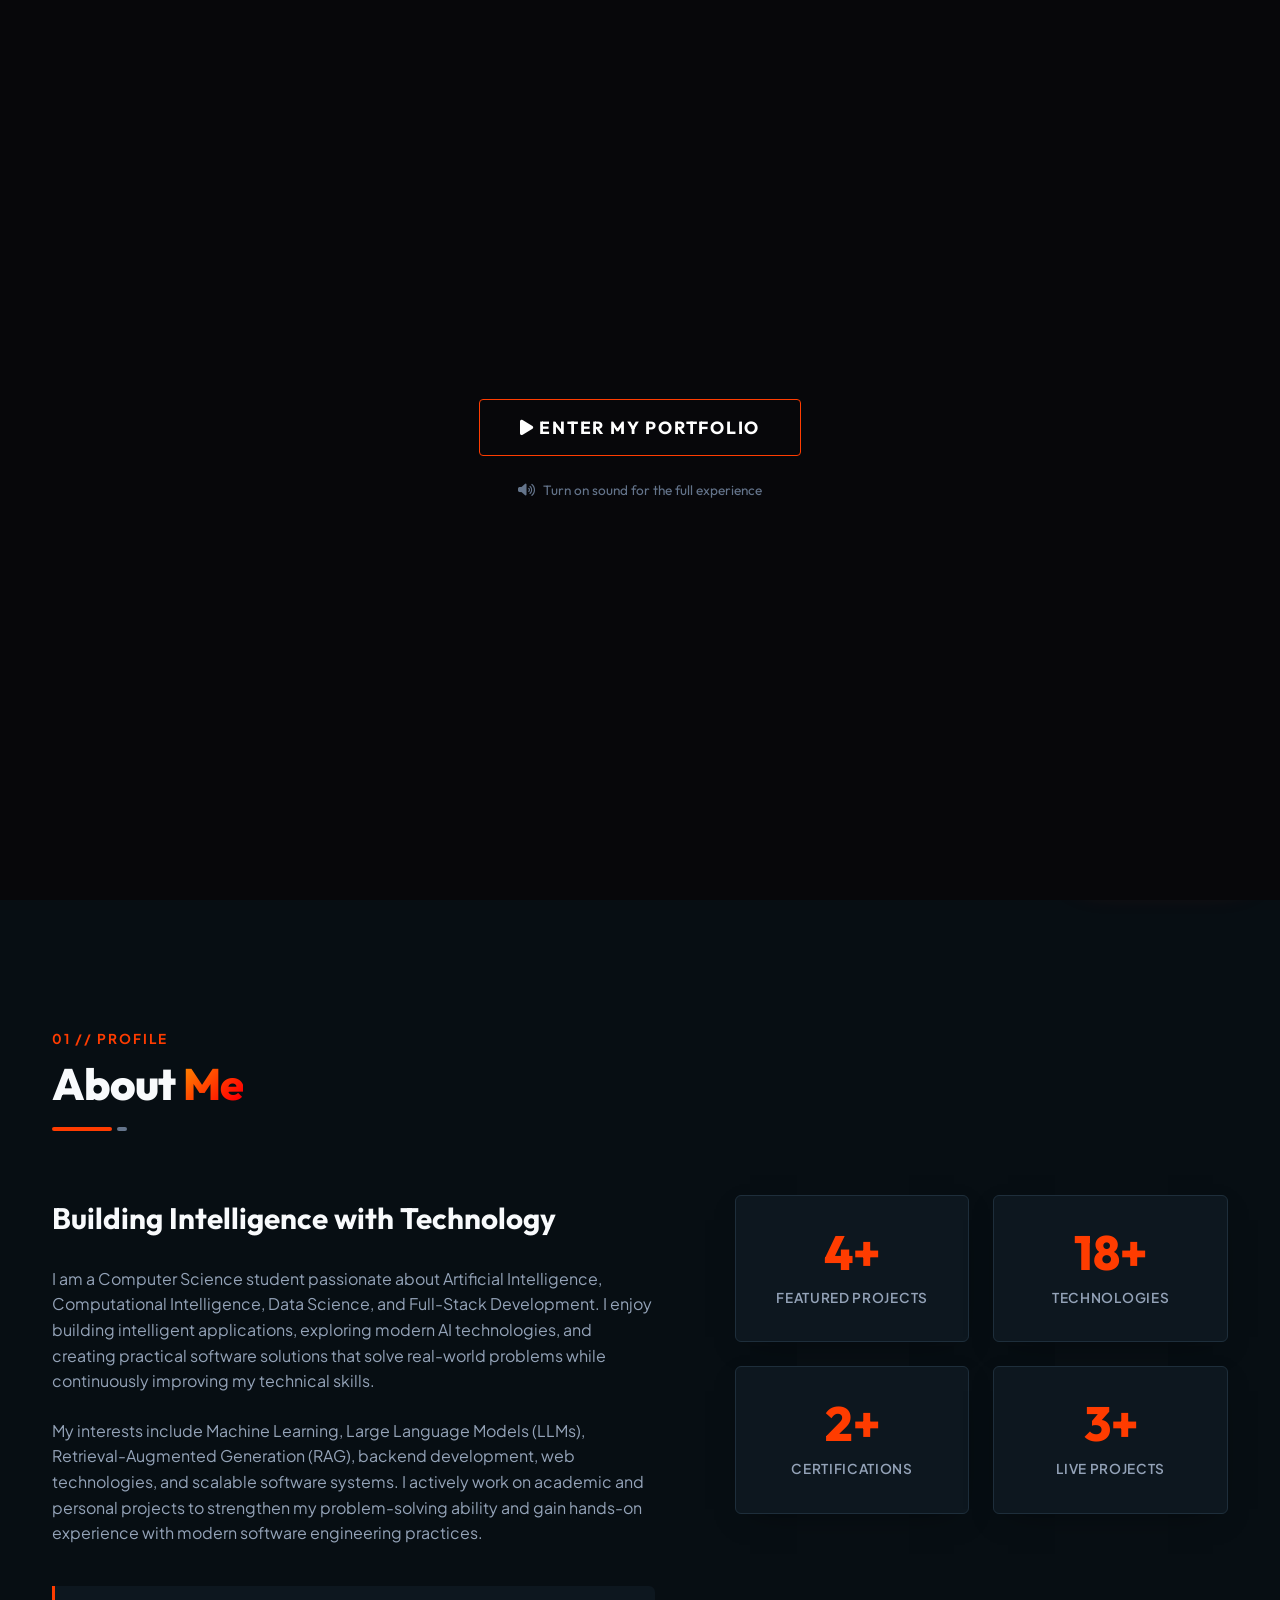
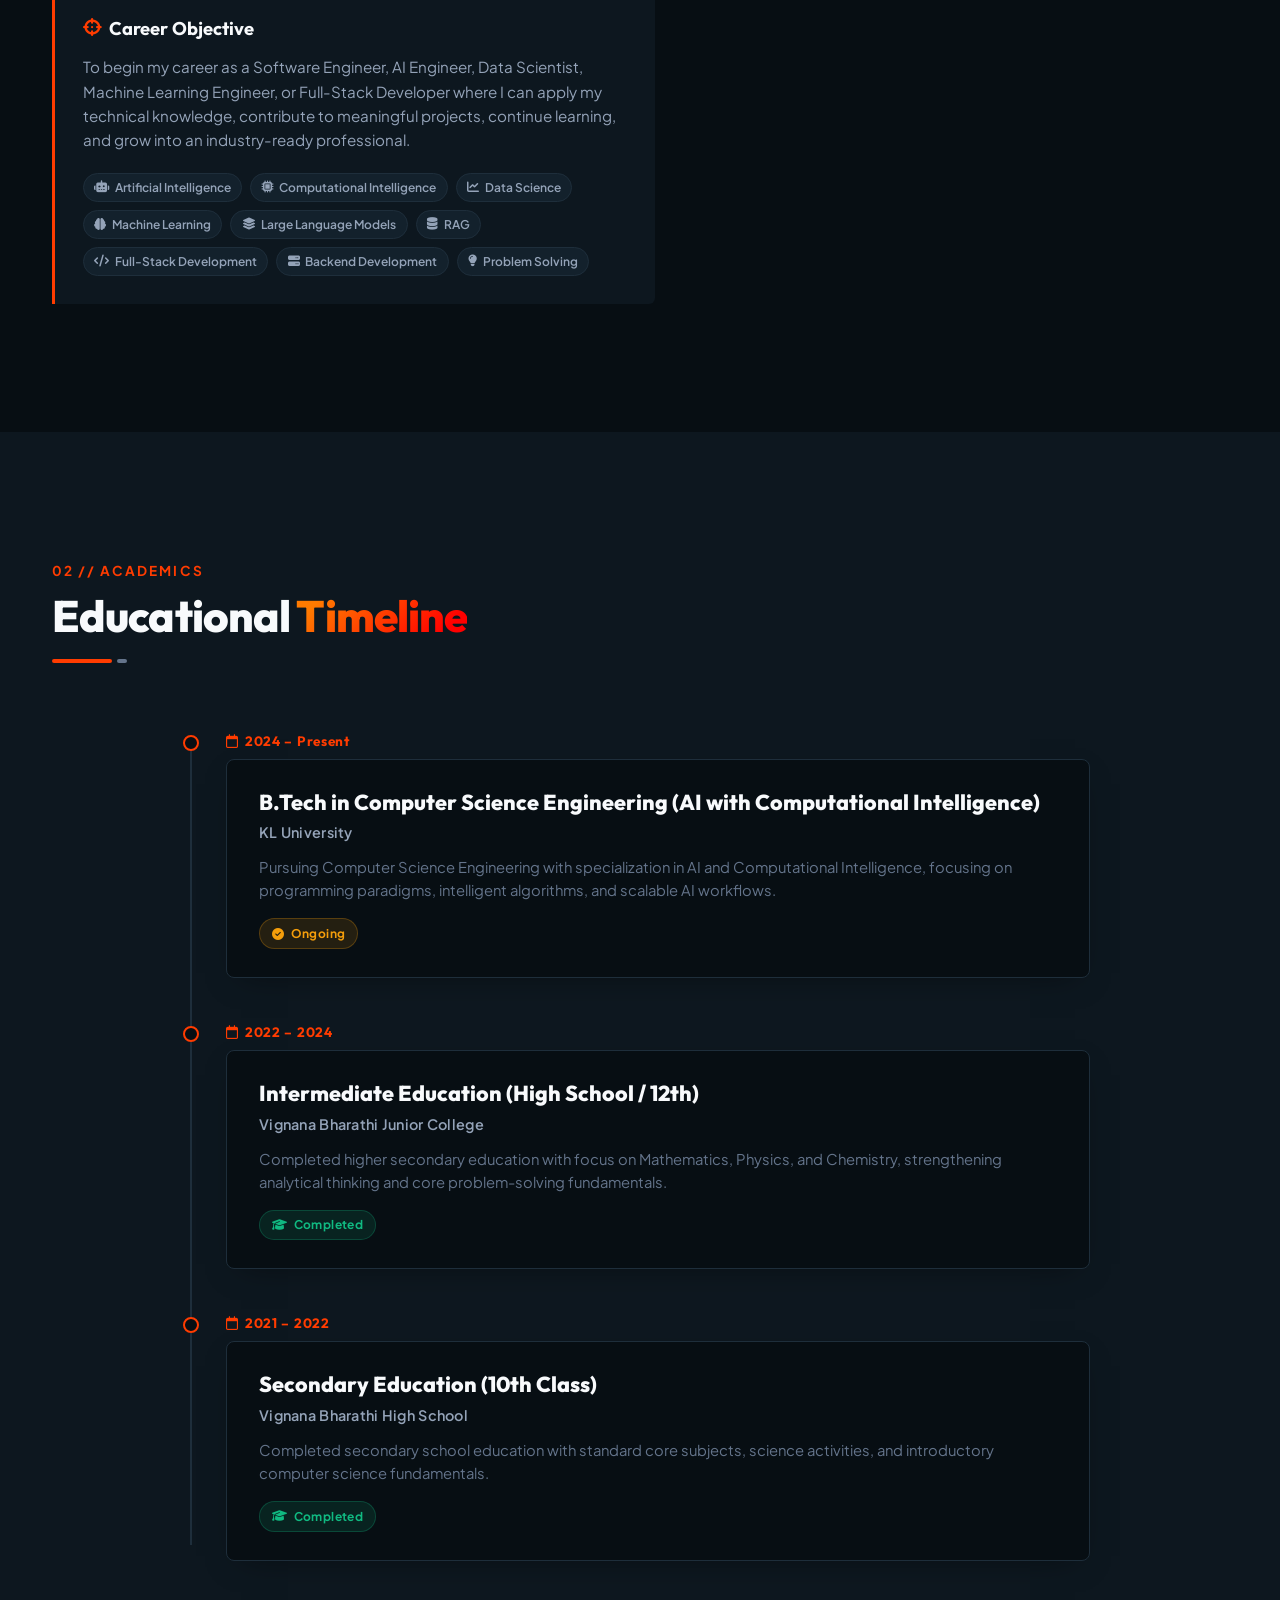
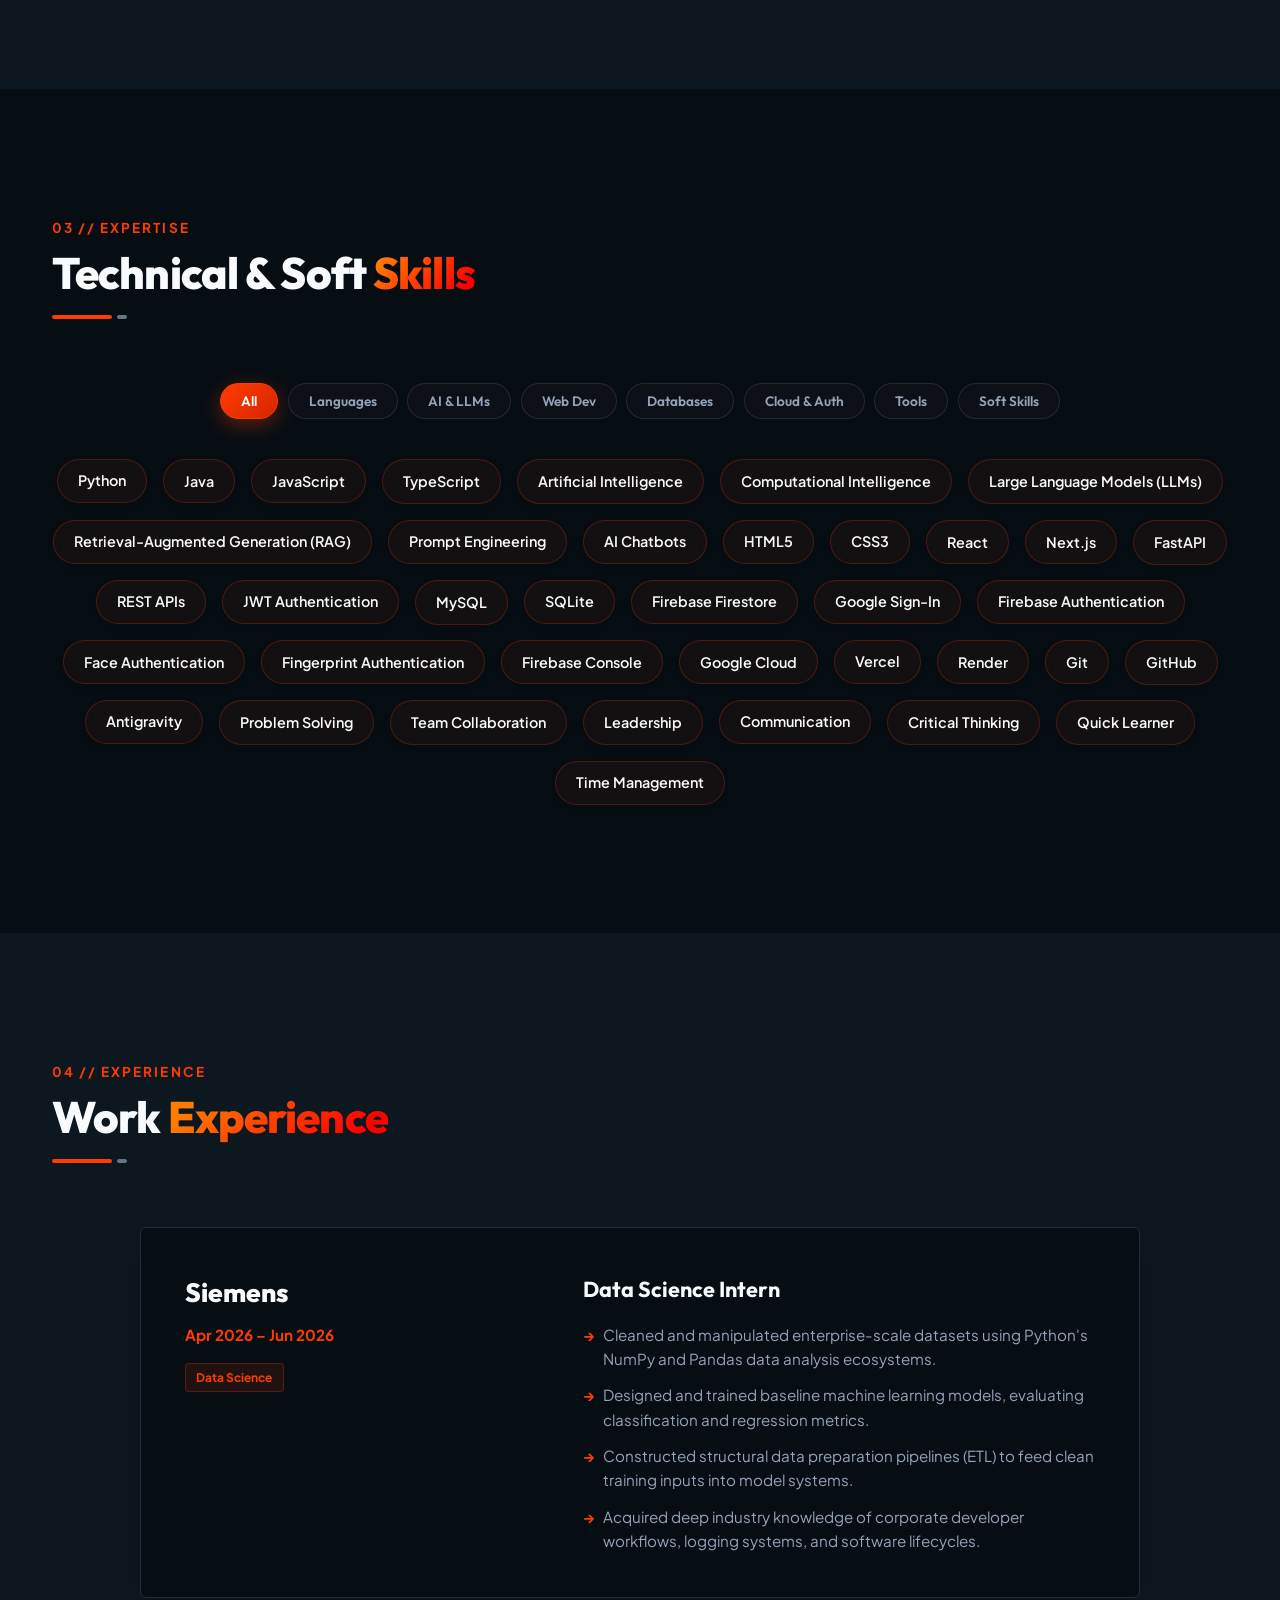
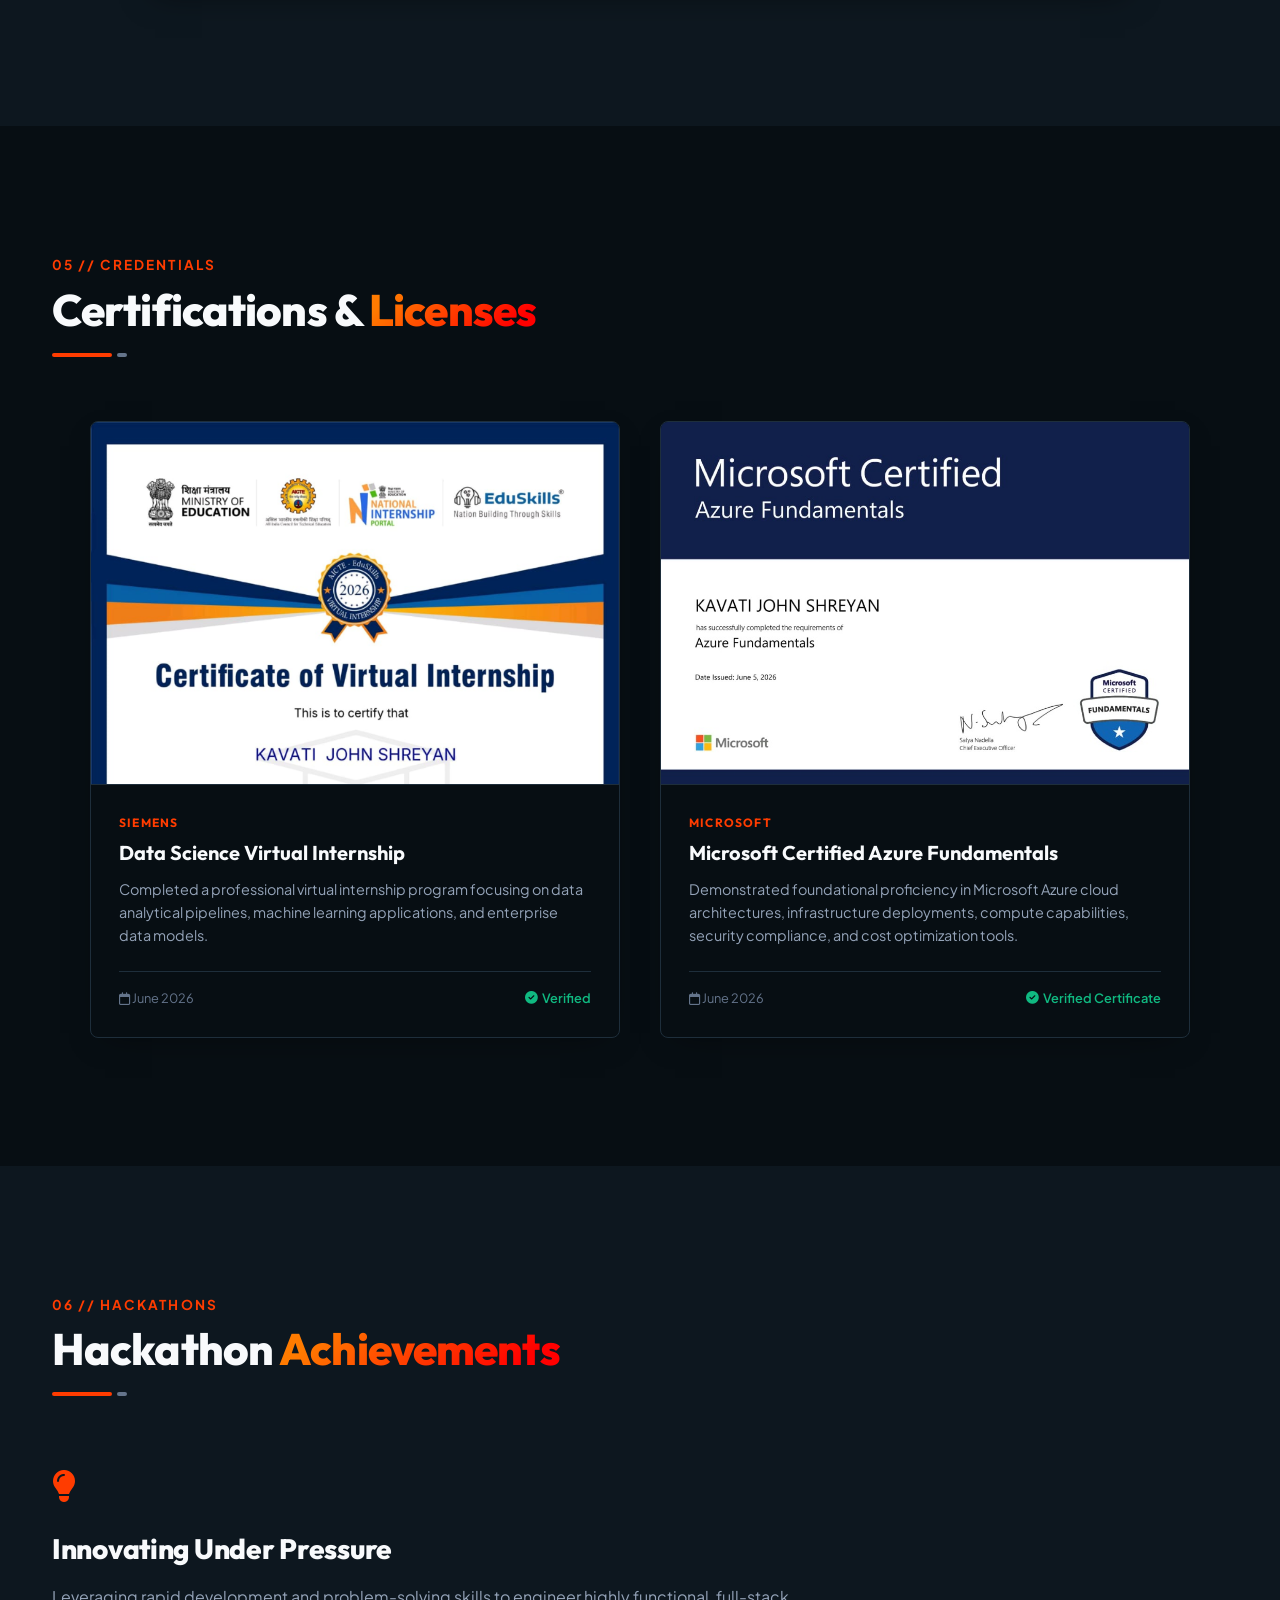
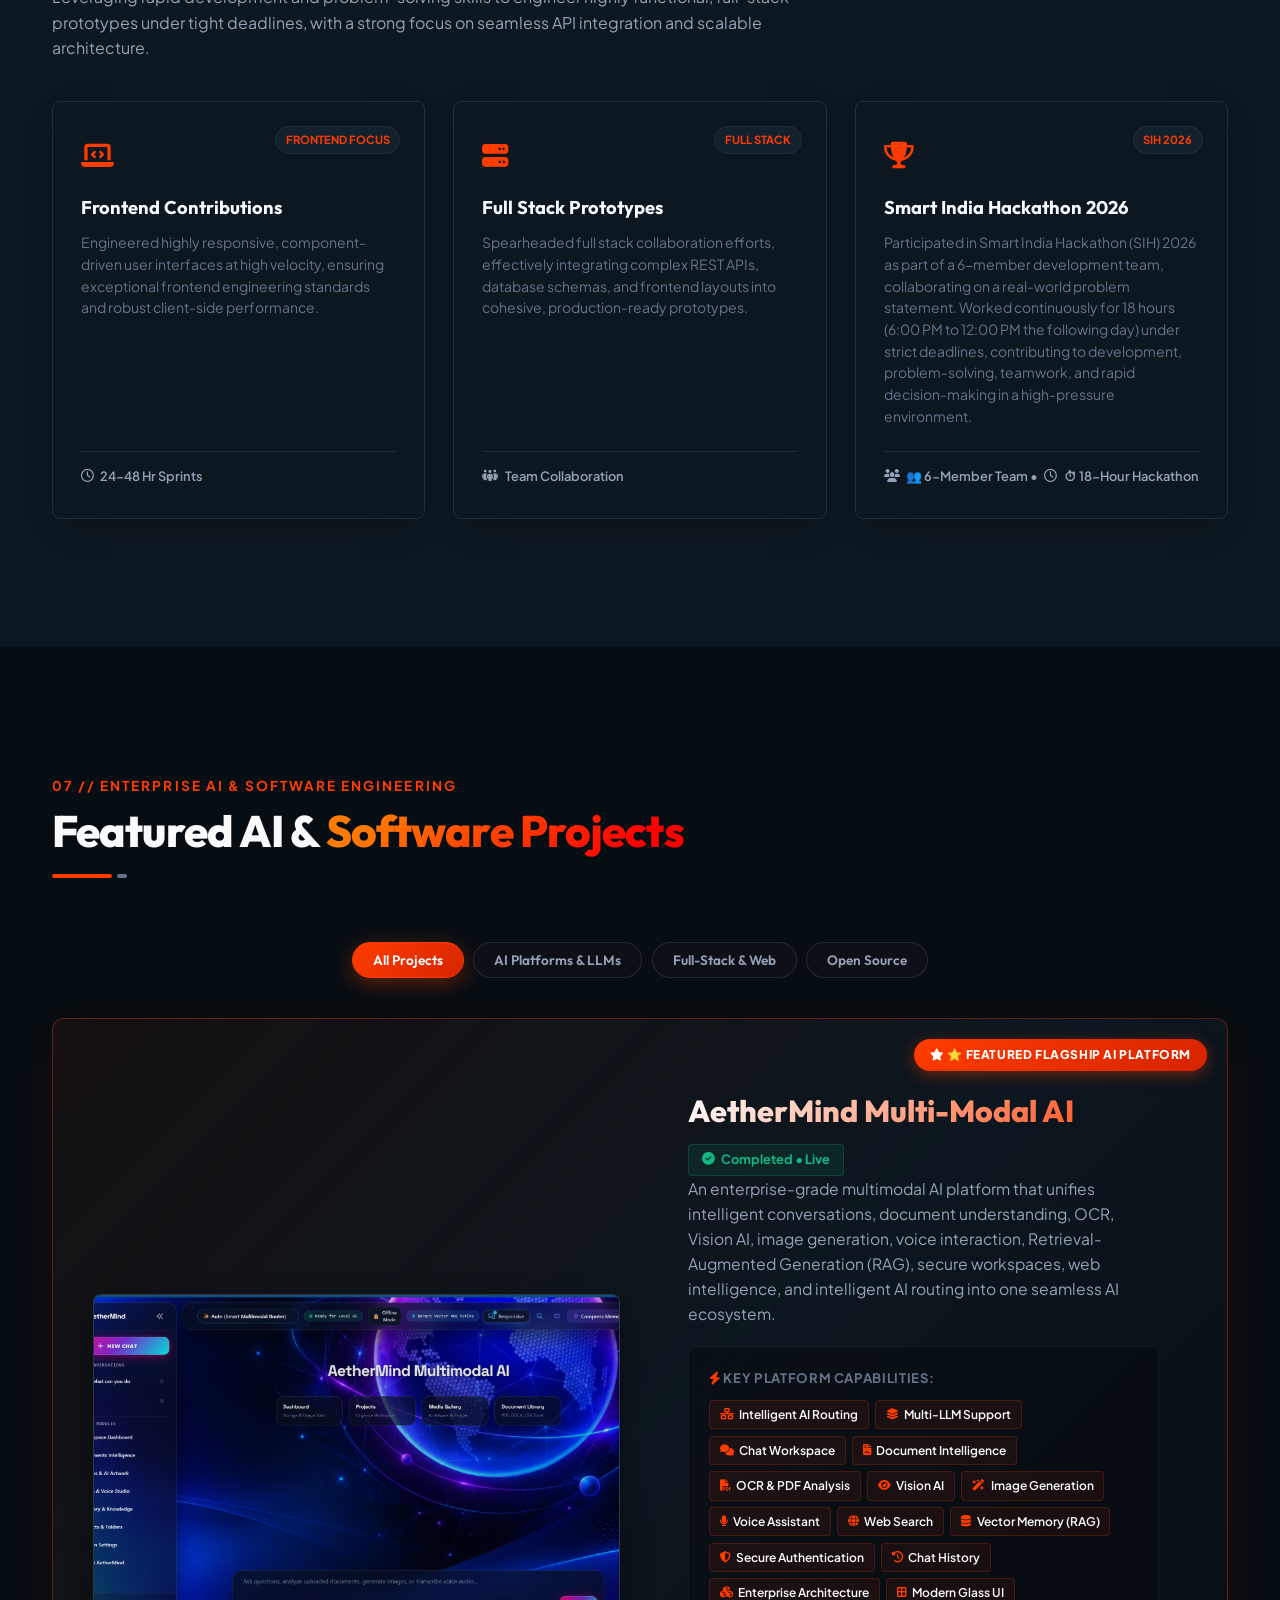
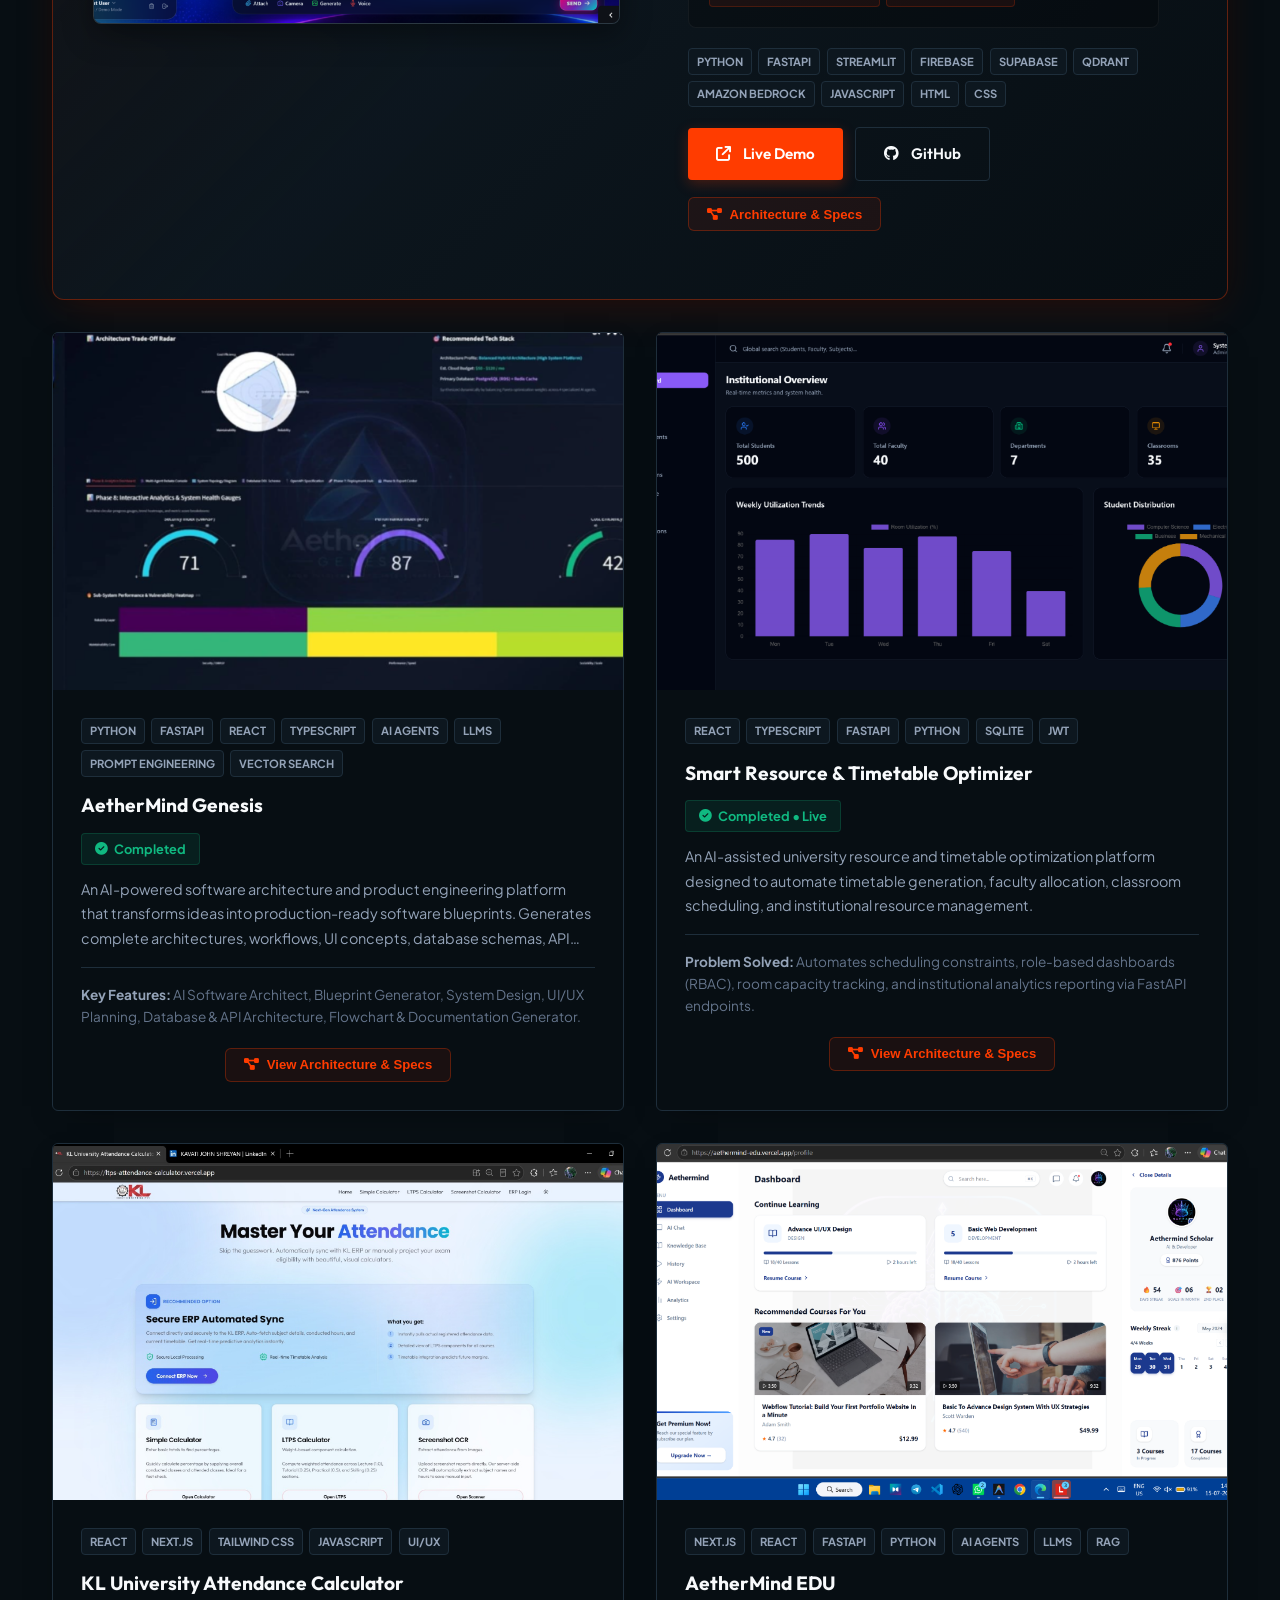
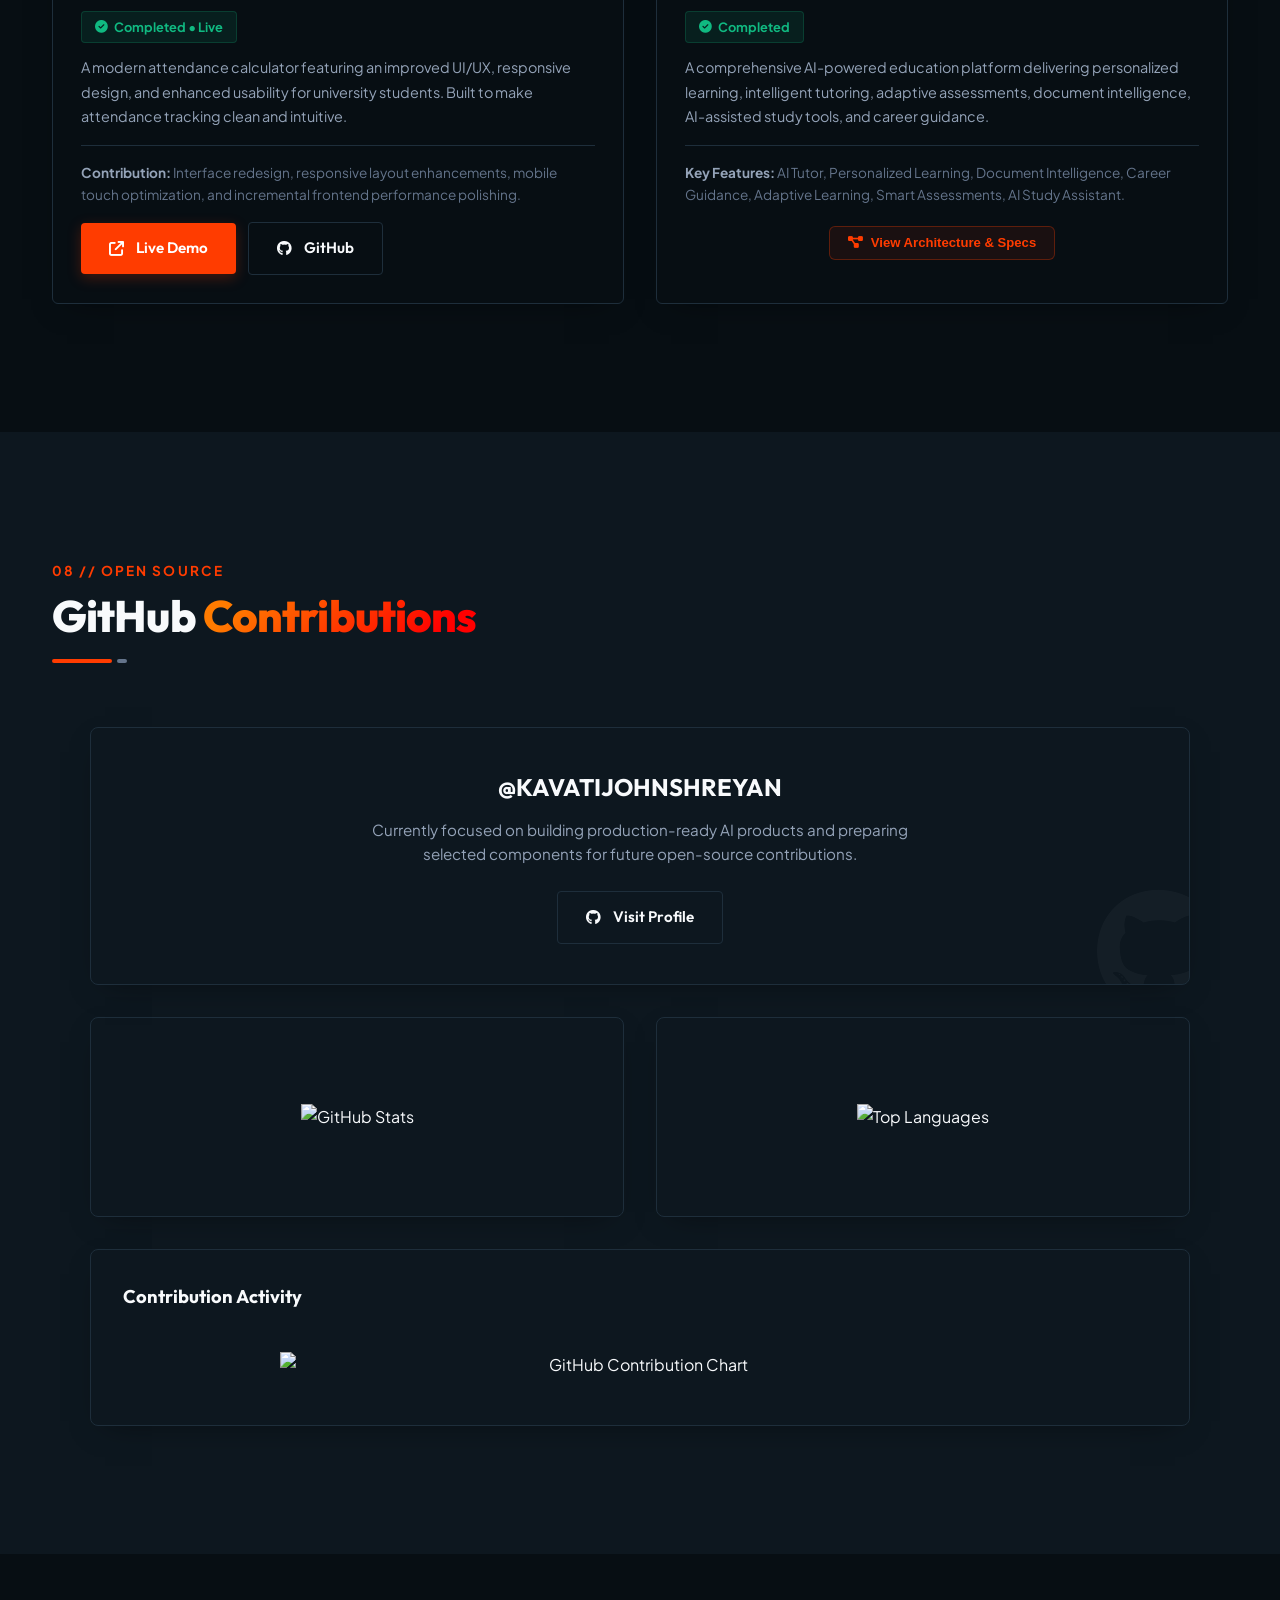
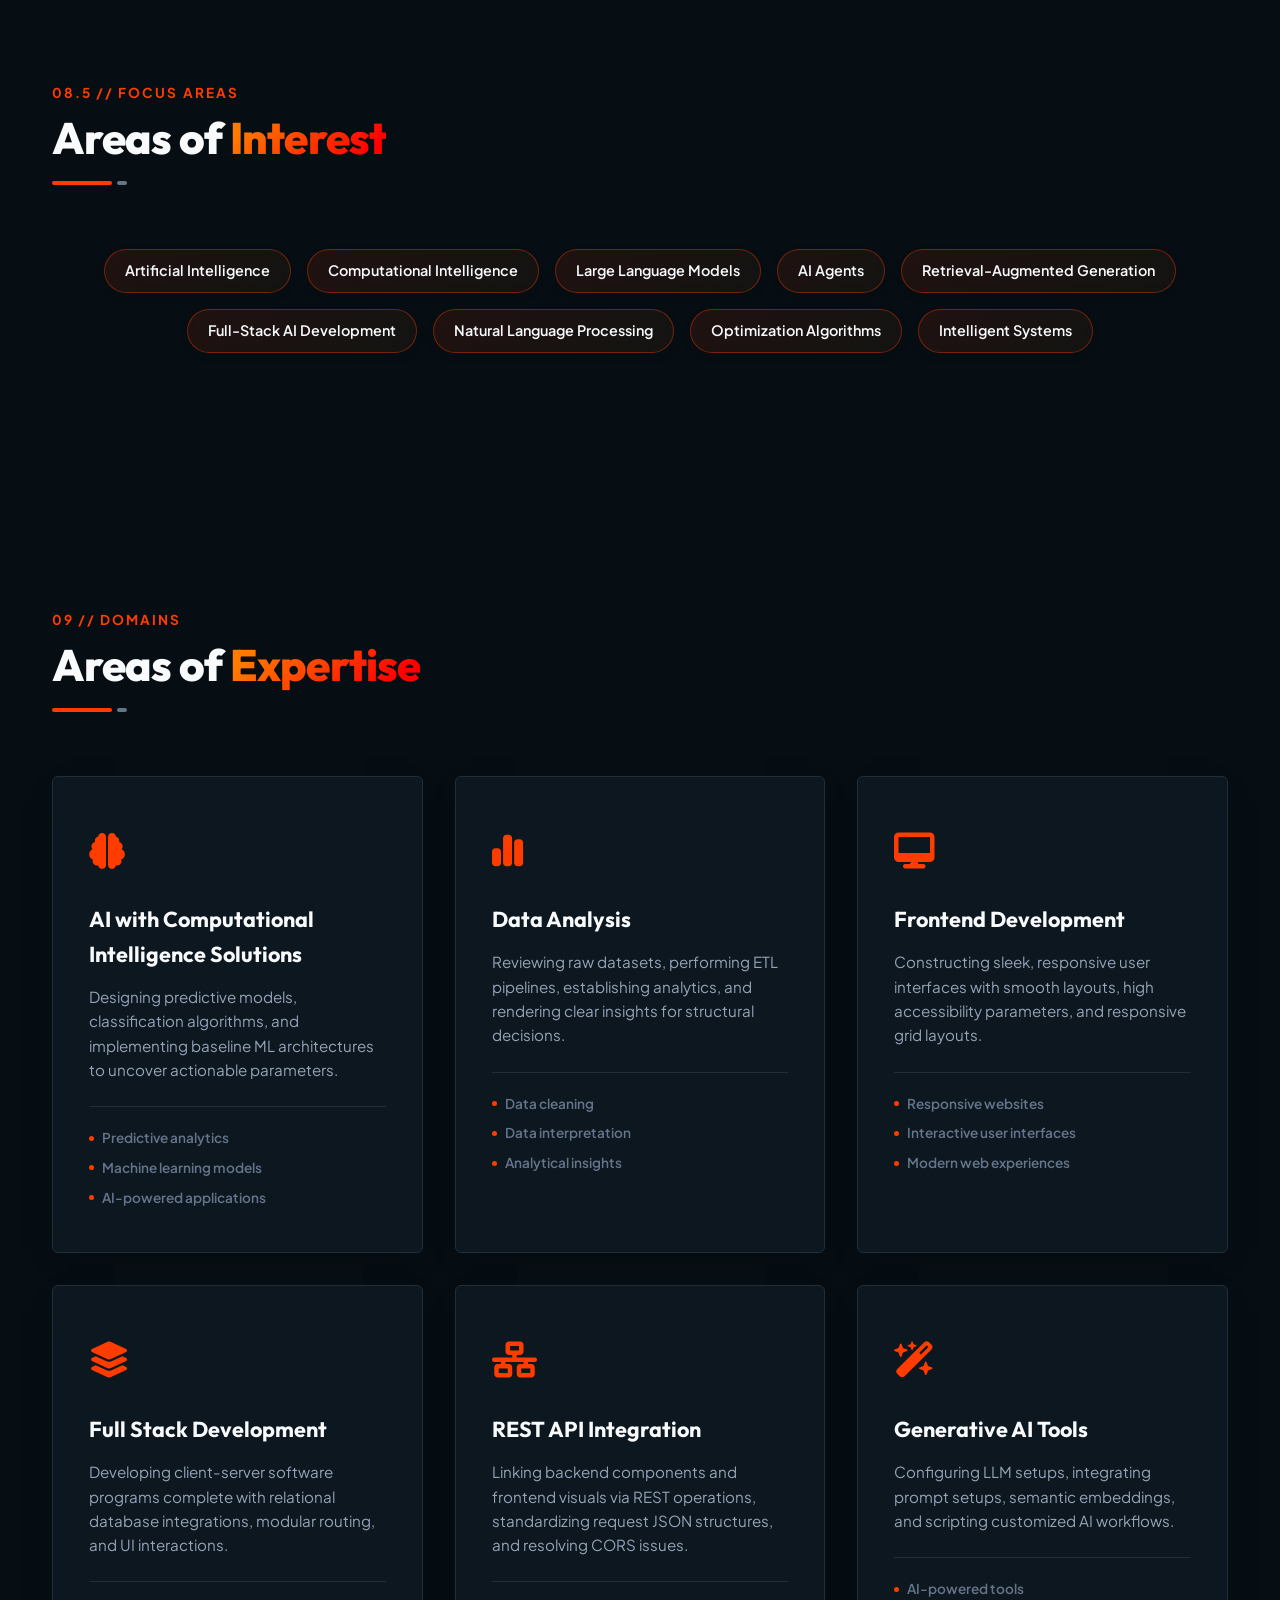
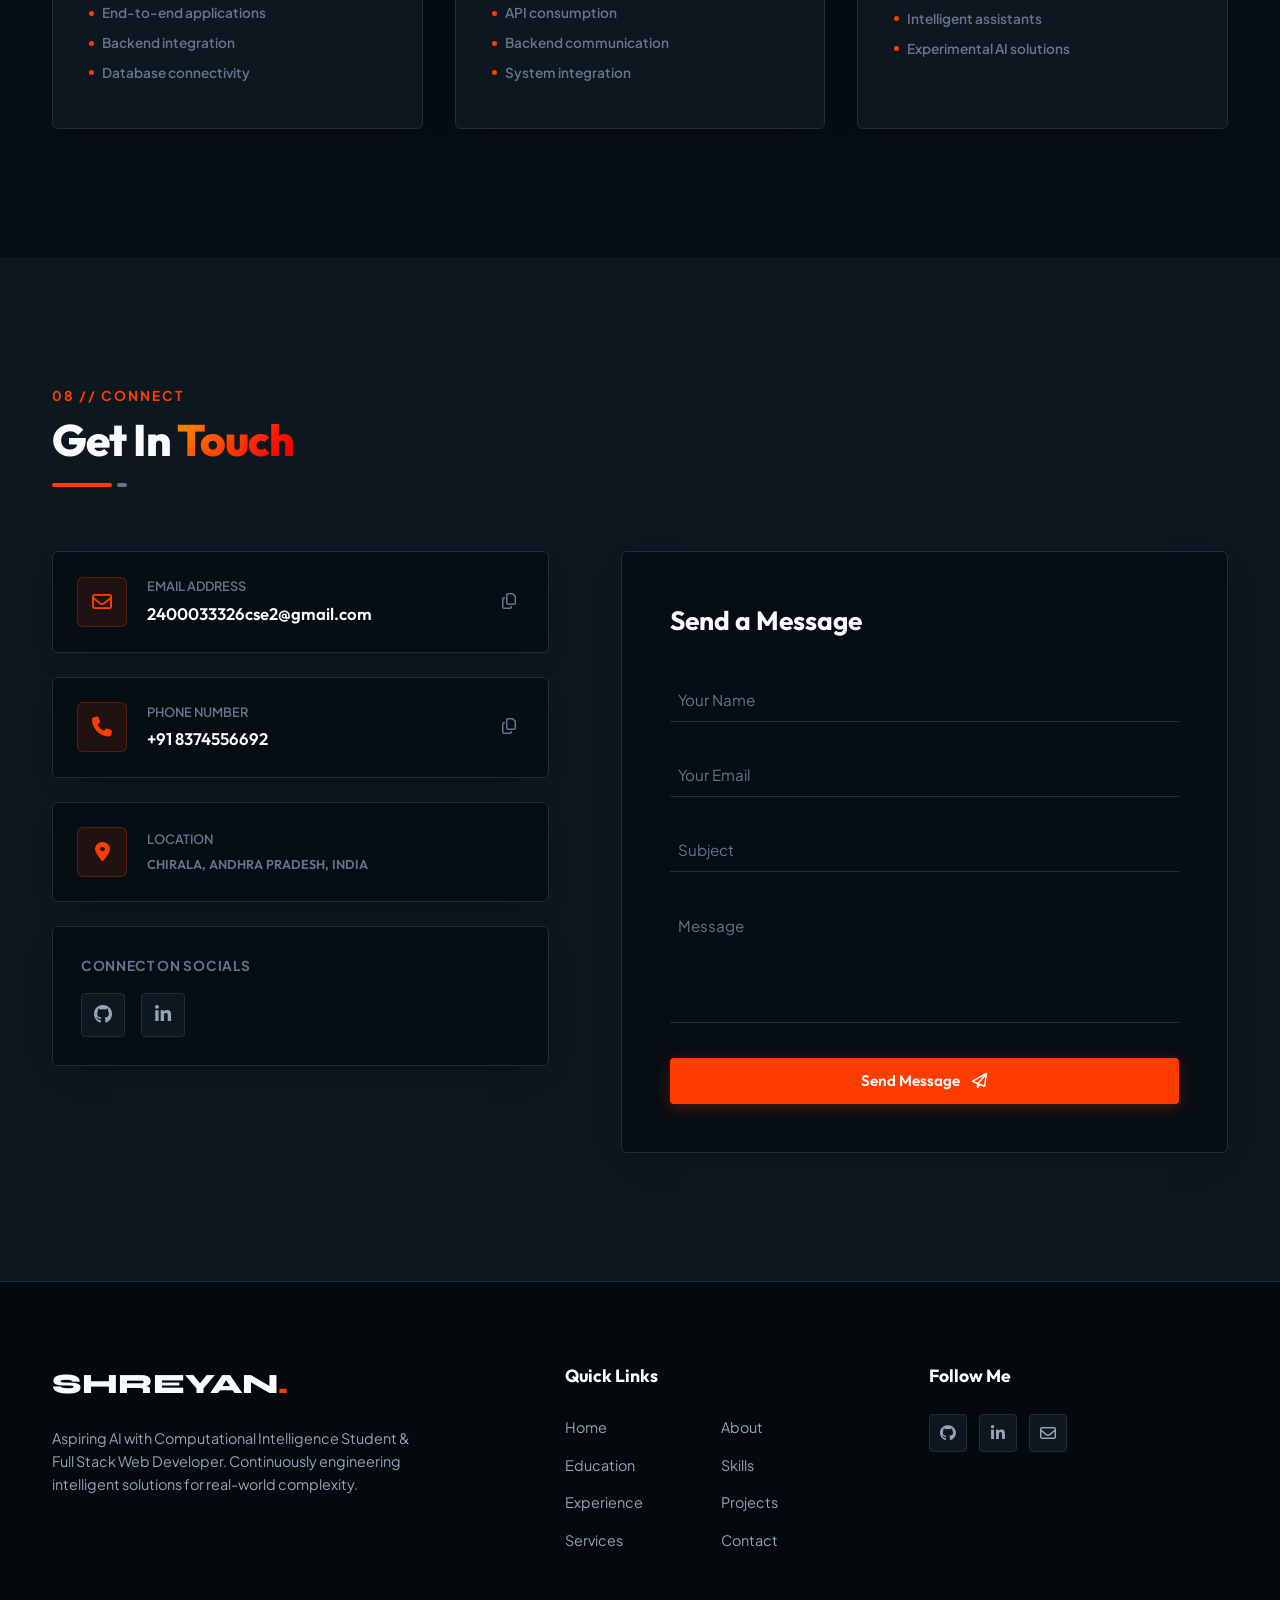
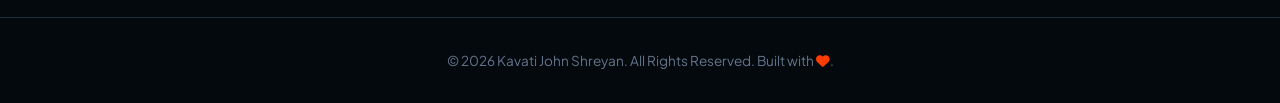
==== index.html @ 1cbbaf5d "feat: update AetherMind Multi-Modal AI live demo link to Streamlit cloud app" ====
<!DOCTYPE html>
<html lang="en" data-theme="dark">
<head>
    <meta charset="UTF-8">
    <meta name="viewport" content="width=device-width, initial-scale=1.0">
    <title>Kavati John Shreyan | AI with Computational Intelligence Student | Full-Stack AI Developer</title>
    
    <!-- SEO Meta Tags -->
    <meta name="description" content="Professional developer portfolio of Kavati John Shreyan, a Computer Science Engineering student at KL University specializing in AI with Computational Intelligence systems and Full Stack development. View my verified Siemens and Azure certifications, active projects, and skill set.">
    <meta name="keywords" content="Kavati John Shreyan, John Shreyan Kavati, AI with Computational Intelligence Student, Full Stack Developer, Data Science, Siemens Intern, Microsoft Azure Cloud, KL University Portfolio, Extracurricular Tracker, Citizen Politician Platform">
    <meta name="author" content="Kavati John Shreyan">
    
    <!-- Open Graph / Facebook -->
    <meta property="og:type" content="website">
    <meta property="og:title" content="Kavati John Shreyan | AI with Computational Intelligence Student | Full-Stack AI Developer">
    <meta property="og:description" content="Portfolio of Kavati John Shreyan. Specializing in AI/ML, Data Science, and Full Stack Development.">
    <meta property="og:image" content="./assets/profile.jpg">
    
    <!-- Google Fonts -->
    <link rel="preconnect" href="https://fonts.googleapis.com">
    <link rel="preconnect" href="https://fonts.gstatic.com" crossorigin>
    <link href="https://fonts.googleapis.com/css2?family=Cinzel:wght@700;800;900&family=Outfit:wght@300;400;500;600;700;800&family=Plus+Jakarta+Sans:wght@300;400;500;600;700&family=Syne:wght@600;700;800&display=swap" rel="stylesheet">
    
    <!-- FontAwesome Icons -->
    <link rel="stylesheet" href="https://cdnjs.cloudflare.com/ajax/libs/font-awesome/6.4.0/css/all.min.css">
    
    <!-- Stylesheets -->
    <link rel="stylesheet" href="style.css?v=1.4">
    <link rel="stylesheet" href="autopilot.css">
</head>
<body>
    <!-- Theme Overlay Transition Effect -->
    <div class="theme-transition-overlay"></div>

    <!-- Preloader Overlay (Car Intro Animation) -->
    <div id="preloader" class="preloader">
        <!-- Start screen (to bypass browser audio restrictions) -->
        <div id="preloader-start-screen" class="preloader-start-screen">
            <button id="preloader-start-btn" class="preloader-start-btn">
                <span class="btn-glow"></span>
                <span class="btn-text-content"><i class="fa-solid fa-play"></i> ENTER MY PORTFOLIO</span>
            </button>
            <p class="preloader-hint"><i class="fa-solid fa-volume-high"></i> Turn on sound for the full experience</p>
        </div>

        <!-- Animation Screen -->
        <div id="preloader-anim-screen" class="preloader-anim-screen hidden">
            <!-- Glowing Road System -->
            <div class="road-system">
                <div id="preloader-road" class="road-line"></div>
            </div>
            <!-- Sleek Porsche GT3 RS Photo -->
            <div id="preloader-car" class="car-container">
                <img src="assets/porsche.png" alt="Orange Porsche GT3 RS" class="car-img">
                <!-- Overlay spinning wheels (aligned with the real tires) -->
                <div class="wheel-overlay front-wheel">
                    <svg viewBox="0 0 100 100" class="wheel-svg">
                        <circle cx="50" cy="50" r="46" fill="rgba(0,0,0,0.85)" stroke="var(--accent-orange)" stroke-width="4"/>
                        <!-- Wheel spokes -->
                        <path d="M 50 4 L 50 96 M 4 50 L 96 50 M 17 17 L 83 83 M 17 83 L 83 17 M 5 30 L 95 70 M 5 70 L 95 30" stroke="#ffffff" stroke-width="3" />
                        <circle cx="50" cy="50" r="14" fill="#0c0c12" stroke="var(--accent-orange)" stroke-width="3"/>
                    </svg>
                </div>
                <div class="wheel-overlay rear-wheel">
                    <svg viewBox="0 0 100 100" class="wheel-svg">
                        <circle cx="50" cy="50" r="46" fill="rgba(0,0,0,0.85)" stroke="var(--accent-orange)" stroke-width="4"/>
                        <!-- Wheel spokes -->
                        <path d="M 50 4 L 50 96 M 4 50 L 96 50 M 17 17 L 83 83 M 17 83 L 83 17 M 5 30 L 95 70 M 5 70 L 95 30" stroke="#ffffff" stroke-width="3" />
                        <circle cx="50" cy="50" r="14" fill="#0c0c12" stroke="var(--accent-orange)" stroke-width="3"/>
                    </svg>
                </div>
            </div>

            <!-- Transforming Name -->
            <div id="preloader-name" class="intro-name">
                Kavati John Shreyan
            </div>
        </div>
    </div>

    <!-- Header Navigation -->
    <header class="header">
        <div class="nav-container">
            <a href="#home" class="logo" aria-label="Kavati John Shreyan Homepage">
                <span class="logo-bold">SHREYAN</span><span class="logo-dot">.</span>
            </a>
            
            <!-- Mobile Menu Toggle -->
            <button class="nav-toggle" aria-label="Toggle Navigation Menu" aria-expanded="false">
                <span class="hamburger"></span>
            </button>
            
            <nav class="nav-menu">
                <ul class="nav-list">
                    <li><a href="#home" class="nav-link active">Home</a></li>
                    <li><a href="#about" class="nav-link">About</a></li>
                    <li><a href="#skills" class="nav-link">Skills</a></li>
                    <li><a href="#experience" class="nav-link">Experience</a></li>
                    <li><a href="#certifications" class="nav-link">Certificates</a></li>
                    <li><a href="#projects" class="nav-link">Projects</a></li>
                    <li><a href="#services" class="nav-link">Expertise</a></li>
                    <li><a href="#contact" class="nav-link">Contact</a></li>
                </ul>
            </nav>
            
            <div class="nav-actions">
                <button id="theme-toggle" class="theme-btn" aria-label="Toggle light and dark theme">
                    <i class="fa-solid fa-moon"></i>
                </button>
                <button onclick="window.startAutopilotTour()" class="btn-nav-ap" aria-label="Start Autopilot Walkthrough Tour">
                    <i class="fa-solid fa-plane-departure"></i> Tour
                </button>
                <a href="#contact" class="btn btn-nav-cta">Hire Me</a>
            </div>
        </div>
    </header>

    <!-- Social Sidebar (Tommy Hans Inspired) -->
    <aside class="social-sidebar">
        <div class="sidebar-wrapper">
            <span class="sidebar-label">FOLLOW ME</span>
            <div class="sidebar-line"></div>
            <div class="sidebar-links">
                <a href="https://github.com/KAVATIJOHNSHREYAN" target="_blank" rel="noopener noreferrer" aria-label="GitHub Profile">
                    <i class="fa-brands fa-github"></i>
                </a>
                <a href="https://www.linkedin.com/in/kavati-john-shreyan-956a35366" target="_blank" rel="noopener noreferrer" aria-label="LinkedIn Profile">
                    <i class="fa-brands fa-linkedin-in"></i>
                </a>
                <a href="mailto:2400033326cse2@gmail.com" aria-label="Send Email">
                    <i class="fa-regular fa-envelope"></i>
                </a>
            </div>
        </div>
    </aside>

    <main>
        <!-- 1. Hero Section -->
        <section id="home" class="hero-section">
            <div class="hero-bg-accent"></div>
            <div class="container hero-grid">
                <!-- Hero Content -->
                <div class="hero-content">
                    <div class="hero-tag-badge">AI WITH COMPUTATIONAL INTELLIGENCE | FULL STACK DEVELOPER</div>
                    <h1 class="hero-title">
                        KAVATI JOHN <br>
                        <span class="text-gradient font-accent">SHREYAN</span>
                    </h1>
                    
                    <!-- Title Rotator (Text-based Titles) -->
                    <div class="hero-titles-carousel">
                        <span class="active-title"><i class="fa-solid fa-graduation-cap"></i> Computer Science Student | AI with Computational Intelligence Student | Full-Stack AI Developer</span>
                        <span><i class="fa-solid fa-chart-line"></i> Data Science Learner</span>
                        <span><i class="fa-solid fa-brain"></i> AI with Computational Intelligence</span>
                        <span><i class="fa-solid fa-code"></i> Full Stack Developer</span>
                    </div>
                    
                    <p class="hero-desc">
                        Results-driven AI Engineer and Full Stack Architect specializing in large language models, retrieval-augmented generation (RAG), and scalable backend architectures. Proven expertise in building production-ready AI workflows and highly optimized web platforms.
                    </p>
                    
                    <div class="hero-actions" style="flex-wrap: wrap; gap: 1rem;">
                        <a href="./resume.html" target="_blank" class="btn btn-primary">
                            <i class="fa-solid fa-file-invoice"></i> View Resume
                        </a>
                        <button id="btn-hero-autopilot" onclick="window.startAutopilotTour()" class="btn btn-primary" style="background: var(--accent-orange); border-color: var(--accent-orange);">
                            <i class="fa-solid fa-plane-departure"></i> Autopilot Tour
                        </button>
                        <a href="https://github.com/KAVATIJOHNSHREYAN" target="_blank" class="btn btn-secondary">
                            <i class="fa-brands fa-github"></i> GitHub
                        </a>
                        <a href="https://www.linkedin.com/in/kavati-john-shreyan-956a35366" target="_blank" class="btn btn-secondary">
                            <i class="fa-brands fa-linkedin-in"></i> LinkedIn
                        </a>
                        <a href="#projects" class="btn btn-secondary">
                            <i class="fa-solid fa-laptop-code"></i> Live Projects
                        </a>
                    </div>
                </div>
                
                <!-- Hero Visual (Tommy Hans Overlapping Image Design) -->
                <div class="hero-visual">
                    <div class="image-frame-bg"></div>
                    <div class="image-wrapper">
                        <!-- Profile Image Placeholder (will be replaced by webp portrait) -->
                        <img src="./assets/profile.jpg" alt="Kavati John Shreyan Portrait" class="profile-img">
                    </div>
                    
                    <!-- Rotating Circular Badge Animation -->
                    <a href="#contact" class="contact-badge-wrapper" aria-label="Contact Shreyan Now">
                        <div class="rotating-badge">
                            <svg viewBox="0 0 100 100" width="120" height="120">
                                <path id="circlePath" d="M 50, 50 m -37, 0 a 37,37 0 1,1 74,0 a 37,37 0 1,1 -74,0" fill="transparent" />
                                <text class="badge-text">
                                    <textPath href="#circlePath" startOffset="0%">
                                        CONTACT NOW • HIRE ME • INNOVATE • 
                                    </textPath>
                                </text>
                            </svg>
                            <div class="badge-center">
                                <i class="fa-solid fa-arrow-up-right"></i>
                            </div>
                        </div>
                    </a>
                </div>
            </div>
            
            <!-- Scroll Indicator -->
            <a href="#about" class="scroll-indicator" aria-label="Scroll to About Me section">
                <span class="scroll-mouse"><span class="scroll-wheel"></span></span>
                <span class="scroll-label">Scroll Down</span>
            </a>
        </section>

        <!-- 2. About Me Section -->
        <section id="about" class="about-section section-padding">
            <div class="container">
                <div class="section-header">
                    <span class="section-tag">01 // PROFILE</span>
                    <h2 class="section-title">About <span class="text-gradient">Me</span></h2>
                    <div class="section-line"></div>
                </div>
                
                <div class="about-grid">
                    <div class="about-info">
                        <h3 class="about-subtitle">Building Intelligence with Technology</h3>
                        <p class="about-text">
                            I am a Computer Science student passionate about Artificial Intelligence, Computational Intelligence, Data Science, and Full-Stack Development. I enjoy building intelligent applications, exploring modern AI technologies, and creating practical software solutions that solve real-world problems while continuously improving my technical skills.
                        </p>
                        <p class="about-text">
                            My interests include Machine Learning, Large Language Models (LLMs), Retrieval-Augmented Generation (RAG), backend development, web technologies, and scalable software systems. I actively work on academic and personal projects to strengthen my problem-solving ability and gain hands-on experience with modern software engineering practices.
                        </p>
                        
                        <!-- Career Objective -->
                        <div class="career-objective">
                            <h4><i class="fa-solid fa-crosshairs text-orange"></i> Career Objective</h4>
                            <p>
                                To begin my career as a Software Engineer, AI Engineer, Data Scientist, Machine Learning Engineer, or Full-Stack Developer where I can apply my technical knowledge, contribute to meaningful projects, continue learning, and grow into an industry-ready professional.
                            </p>
                            <div class="objective-interests">
                                <span class="interest-tag"><i class="fa-solid fa-robot"></i> Artificial Intelligence</span>
                                <span class="interest-tag"><i class="fa-solid fa-microchip"></i> Computational Intelligence</span>
                                <span class="interest-tag"><i class="fa-solid fa-chart-line"></i> Data Science</span>
                                <span class="interest-tag"><i class="fa-solid fa-brain"></i> Machine Learning</span>
                                <span class="interest-tag"><i class="fa-solid fa-layer-group"></i> Large Language Models</span>
                                <span class="interest-tag"><i class="fa-solid fa-database"></i> RAG</span>
                                <span class="interest-tag"><i class="fa-solid fa-code"></i> Full-Stack Development</span>
                                <span class="interest-tag"><i class="fa-solid fa-server"></i> Backend Development</span>
                                <span class="interest-tag"><i class="fa-solid fa-lightbulb"></i> Problem Solving</span>
                            </div>
                        </div>
                    </div>
                    
                    <!-- Stats Area (Animated counters) -->
                    <div class="about-stats">
                        <div class="stat-card">
                            <span class="stat-num" data-val="4">+</span>
                            <span class="stat-label">Featured Projects</span>
                        </div>
                        <div class="stat-card">
                            <span class="stat-num" data-val="18">+</span>
                            <span class="stat-label">Technologies</span>
                        </div>
                        <div class="stat-card">
                            <span class="stat-num" data-val="2">0</span>
                            <span class="stat-label">Certifications</span>
                        </div>
                        <div class="stat-card">
                            <span class="stat-num" data-val="3">0</span>
                            <span class="stat-label">Live Projects</span>
                        </div>
                    </div>
                </div>
            </div>
        </section>

        <!-- 3. Education Section -->
        <section id="education" class="education-section section-padding section-bg">
            <div class="container">
                <div class="section-header">
                    <span class="section-tag">02 // ACADEMICS</span>
                    <h2 class="section-title">Educational <span class="text-gradient">Timeline</span></h2>
                    <div class="section-line"></div>
                </div>
                
                <div class="timeline-container">
                    <!-- Education 1 -->
                    <div class="timeline-item">
                        <div class="timeline-dot"></div>
                        <div class="timeline-date"><i class="fa-regular fa-calendar text-orange"></i> 2024 – Present</div>
                        <div class="timeline-content">
                            <h3 class="timeline-title">B.Tech in Computer Science Engineering (AI with Computational Intelligence)</h3>
                            <h4 class="timeline-inst">KL University</h4>
                            <p class="timeline-desc">
                                Pursuing Computer Science Engineering with specialization in AI and Computational Intelligence, focusing on programming paradigms, intelligent algorithms, and scalable AI workflows.
                            </p>
                            <span class="academic-badge"><i class="fa-solid fa-circle-check"></i> Ongoing</span>
                        </div>
                    </div>
                    
                    <!-- Education 2 -->
                    <div class="timeline-item">
                        <div class="timeline-dot"></div>
                        <div class="timeline-date"><i class="fa-regular fa-calendar text-orange"></i> 2022 – 2024</div>
                        <div class="timeline-content">
                            <h3 class="timeline-title">Intermediate Education (High School / 12th)</h3>
                            <h4 class="timeline-inst">Vignana Bharathi Junior College</h4>
                            <p class="timeline-desc">
                                Completed higher secondary education with focus on Mathematics, Physics, and Chemistry, strengthening analytical thinking and core problem-solving fundamentals.
                            </p>
                            <span class="academic-badge badge-completed"><i class="fa-solid fa-graduation-cap"></i> Completed</span>
                        </div>
                    </div>
                    
                    <!-- Education 3 -->
                    <div class="timeline-item">
                        <div class="timeline-dot"></div>
                        <div class="timeline-date"><i class="fa-regular fa-calendar text-orange"></i> 2021 – 2022</div>
                        <div class="timeline-content">
                            <h3 class="timeline-title">Secondary Education (10th Class)</h3>
                            <h4 class="timeline-inst">Vignana Bharathi High School</h4>
                            <p class="timeline-desc">
                                Completed secondary school education with standard core subjects, science activities, and introductory computer science fundamentals.
                            </p>
                            <span class="academic-badge badge-completed"><i class="fa-solid fa-graduation-cap"></i> Completed</span>
                        </div>
                    </div>
                </div>
            </div>
        </section>

        <!-- 4. Skills Section -->
        <section id="skills" class="skills-section section-padding">
            <div class="container">
                <div class="section-header">
                    <span class="section-tag">03 // EXPERTISE</span>
                    <h2 class="section-title">Technical & Soft <span class="text-gradient">Skills</span></h2>
                    <div class="section-line"></div>
                </div>
                
                <!-- Skills Filter Pills -->
                <div class="filter-tabs-wrapper" id="skills-filter-tabs">
                    <button class="filter-btn active" data-filter="all">All</button>
                    <button class="filter-btn" data-filter="languages">Languages</button>
                    <button class="filter-btn" data-filter="ai">AI & LLMs</button>
                    <button class="filter-btn" data-filter="web">Web Dev</button>
                    <button class="filter-btn" data-filter="db">Databases</button>
                    <button class="filter-btn" data-filter="cloud">Cloud & Auth</button>
                    <button class="filter-btn" data-filter="tools">Tools</button>
                    <button class="filter-btn" data-filter="soft">Soft Skills</button>
                </div>

                <div class="skills-grid" style="display: flex; flex-wrap: wrap; gap: 1rem; justify-content: center;">
                    <!-- Programming Languages -->
                    <span class="skill-badge" data-category="languages">Python</span>
                    <span class="skill-badge" data-category="languages">Java</span>
                    <span class="skill-badge" data-category="languages">JavaScript</span>
                    <span class="skill-badge" data-category="languages">TypeScript</span>

                    <!-- Artificial Intelligence -->
                    <span class="skill-badge" data-category="ai">Artificial Intelligence</span>
                    <span class="skill-badge" data-category="ai">Computational Intelligence</span>
                    <span class="skill-badge" data-category="ai">Large Language Models (LLMs)</span>
                    <span class="skill-badge" data-category="ai">Retrieval-Augmented Generation (RAG)</span>
                    <span class="skill-badge" data-category="ai">Prompt Engineering</span>
                    <span class="skill-badge" data-category="ai">AI Chatbots</span>

                    <!-- Web Development -->
                    <span class="skill-badge" data-category="web">HTML5</span>
                    <span class="skill-badge" data-category="web">CSS3</span>
                    <span class="skill-badge" data-category="web">React</span>
                    <span class="skill-badge" data-category="web">Next.js</span>
                    <span class="skill-badge" data-category="web">FastAPI</span>
                    <span class="skill-badge" data-category="web">REST APIs</span>
                    <span class="skill-badge" data-category="web">JWT Authentication</span>

                    <!-- Databases -->
                    <span class="skill-badge" data-category="db">MySQL</span>
                    <span class="skill-badge" data-category="db">SQLite</span>
                    <span class="skill-badge" data-category="db">Firebase Firestore</span>

                    <!-- Authentication & Security -->
                    <span class="skill-badge" data-category="cloud">Google Sign-In</span>
                    <span class="skill-badge" data-category="cloud">Firebase Authentication</span>
                    <span class="skill-badge" data-category="cloud">Face Authentication</span>
                    <span class="skill-badge" data-category="cloud">Fingerprint Authentication</span>

                    <!-- Cloud & Backend -->
                    <span class="skill-badge" data-category="cloud">Firebase Console</span>
                    <span class="skill-badge" data-category="cloud">Google Cloud</span>
                    <span class="skill-badge" data-category="cloud">Vercel</span>
                    <span class="skill-badge" data-category="cloud">Render</span>

                    <!-- Development Tools -->
                    <span class="skill-badge" data-category="tools">Git</span>
                    <span class="skill-badge" data-category="tools">GitHub</span>
                    <span class="skill-badge" data-category="tools">Antigravity</span>

                    <!-- Soft Skills -->
                    <span class="skill-badge" data-category="soft">Problem Solving</span>
                    <span class="skill-badge" data-category="soft">Team Collaboration</span>
                    <span class="skill-badge" data-category="soft">Leadership</span>
                    <span class="skill-badge" data-category="soft">Communication</span>
                    <span class="skill-badge" data-category="soft">Critical Thinking</span>
                    <span class="skill-badge" data-category="soft">Quick Learner</span>
                    <span class="skill-badge" data-category="soft">Time Management</span>
                </div>
            </div>
        </section>

        <!-- 5. Experience Section -->
        <section id="experience" class="experience-section section-padding section-bg">
            <div class="container">
                <div class="section-header">
                    <span class="section-tag">04 // EXPERIENCE</span>
                    <h2 class="section-title">Work <span class="text-gradient">Experience</span></h2>
                    <div class="section-line"></div>
                </div>
                
                <div class="experience-timeline">
                    <!-- Experience 1 -->
                    <div class="exp-item">
                        <div class="exp-meta">
                            <div class="exp-company">Siemens</div>
                            <div class="exp-duration">Apr 2026 – Jun 2026</div>
                            <div class="exp-badge">Data Science</div>
                        </div>
                        <div class="exp-detail">
                            <h3 class="exp-role">Data Science Intern</h3>
                            <ul class="exp-bullet-list">
                                <li>Cleaned and manipulated enterprise-scale datasets using Python's NumPy and Pandas data analysis ecosystems.</li>
                                <li>Designed and trained baseline machine learning models, evaluating classification and regression metrics.</li>
                                <li>Constructed structural data preparation pipelines (ETL) to feed clean training inputs into model systems.</li>
                                <li>Acquired deep industry knowledge of corporate developer workflows, logging systems, and software lifecycles.</li>
                            </ul>
                        </div>
                    </div>
                </div>
            </div>
        </section>

        <!-- Certifications Section -->
        <section id="certifications" class="certifications-section section-padding">
            <div class="container">
                <div class="section-header">
                    <span class="section-tag">05 // CREDENTIALS</span>
                    <h2 class="section-title">Certifications & <span class="text-gradient">Licenses</span></h2>
                    <div class="section-line"></div>
                </div>
                
                <div class="certifications-grid">
                    <!-- Certificate 1: Siemens -->
                    <div class="cert-card">
                        <div class="cert-img-wrapper">
                            <img src="./assets/cert-siemens.png" alt="Siemens Data Science Internship Certificate">
                            <div class="cert-overlay">
                                <a href="./assets/cert-siemens.png" target="_blank" class="cert-zoom-btn" aria-label="View Full Certificate"><i class="fa-solid fa-magnifying-glass-plus"></i></a>
                            </div>
                        </div>
                        <div class="cert-info">
                            <span class="cert-org">Siemens</span>
                            <h3 class="cert-title">Data Science Virtual Internship</h3>
                            <p class="cert-desc">
                                Completed a professional virtual internship program focusing on data analytical pipelines, machine learning applications, and enterprise data models.
                            </p>
                            <div class="cert-meta">
                                <span class="cert-date"><i class="fa-regular fa-calendar"></i> June 2026</span>
                                <span class="cert-status verified"><i class="fa-solid fa-circle-check"></i> Verified</span>
                            </div>
                        </div>
                    </div>
                    
                    <!-- Certificate 2: Azure -->
                    <div class="cert-card">
                        <div class="cert-img-wrapper">
                            <img src="./assets/cert-azure.jpg" alt="Microsoft Certified Azure Fundamentals">
                            <div class="cert-overlay">
                                <a href="./assets/cert-azure.jpg" target="_blank" class="cert-zoom-btn" aria-label="View Full Score Report"><i class="fa-solid fa-magnifying-glass-plus"></i></a>
                            </div>
                        </div>
                        <div class="cert-info">
                            <span class="cert-org">Microsoft</span>
                            <h3 class="cert-title">Microsoft Certified Azure Fundamentals</h3>
                            <p class="cert-desc">
                                Demonstrated foundational proficiency in Microsoft Azure cloud architectures, infrastructure deployments, compute capabilities, security compliance, and cost optimization tools.
                            </p>
                            <div class="cert-meta">
                                <span class="cert-date"><i class="fa-regular fa-calendar"></i> June 2026</span>
                                <span class="cert-status verified"><i class="fa-solid fa-circle-check"></i> Verified Certificate</span>
                            </div>
                        </div>
                    </div>
                </div>
            </div>
        </section>

        <!-- 6. Hackathons Section -->
        <section id="hackathons" class="hackathons-section section-padding section-bg">
            <div class="container">
                <div class="section-header">
                    <span class="section-tag">06 // HACKATHONS</span>
                    <h2 class="section-title">Hackathon <span class="text-gradient">Achievements</span></h2>
                    <div class="section-line"></div>
                </div>
                
                <div class="hackathons-container">
                    <div class="hackathon-intro">
                        <div class="intro-icon"><i class="fa-solid fa-lightbulb"></i></div>
                        <h3>Innovating Under Pressure</h3>
                        <p>
                            Leveraging rapid development and problem-solving skills to engineer highly functional, full-stack prototypes under tight deadlines, with a strong focus on seamless API integration and scalable architecture.
                        </p>
                    </div>
                    
                    <div class="hackathon-cards">
                        <!-- Hackathon Card 1 -->
                        <div class="hackathon-card">
                            <div class="h-badge">Frontend Focus</div>
                            <div class="h-icon"><i class="fa-solid fa-laptop-code"></i></div>
                            <h4>Frontend Contributions</h4>
                            <p>Engineered highly responsive, component-driven user interfaces at high velocity, ensuring exceptional frontend engineering standards and robust client-side performance.</p>
                            <span class="h-stat"><i class="fa-regular fa-clock"></i> 24-48 Hr Sprints</span>
                        </div>
                        
                        <!-- Hackathon Card 2 -->
                        <div class="hackathon-card">
                            <div class="h-badge">Full Stack</div>
                            <div class="h-icon"><i class="fa-solid fa-server"></i></div>
                            <h4>Full Stack Prototypes</h4>
                            <p>Spearheaded full stack collaboration efforts, effectively integrating complex REST APIs, database schemas, and frontend layouts into cohesive, production-ready prototypes.</p>
                            <span class="h-stat"><i class="fa-solid fa-people-group"></i> Team Collaboration</span>
                        </div>

                        <!-- Hackathon Card 3: SIH 2026 -->
                        <div class="hackathon-card">
                            <div class="h-badge">SIH 2026</div>
                            <div class="h-icon"><i class="fa-solid fa-trophy"></i></div>
                            <h4>Smart India Hackathon 2026</h4>
                            <p>Participated in Smart India Hackathon (SIH) 2026 as part of a 6-member development team, collaborating on a real-world problem statement. Worked continuously for 18 hours (6:00 PM to 12:00 PM the following day) under strict deadlines, contributing to development, problem-solving, teamwork, and rapid decision-making in a high-pressure environment.</p>
                            <span class="h-stat"><i class="fa-solid fa-users"></i> 👥 6-Member Team • <i class="fa-regular fa-clock"></i> ⏱ 18-Hour Hackathon</span>
                        </div>
                    </div>
                </div>
            </div>
        </section>

        <!-- 7. Projects Portfolio Section -->
        <section id="projects" class="projects-section section-padding">
            <div class="container">
                <div class="section-header">
                    <span class="section-tag">07 // ENTERPRISE AI & SOFTWARE ENGINEERING</span>
                    <h2 class="section-title">Featured AI & <span class="text-gradient">Software Projects</span></h2>
                    <div class="section-line"></div>
                </div>
                
                <!-- Projects Filter Pills -->
                <div class="filter-tabs-wrapper" id="projects-filter-tabs">
                    <button class="filter-btn active" data-filter="all">All Projects</button>
                    <button class="filter-btn" data-filter="ai">AI Platforms & LLMs</button>
                    <button class="filter-btn" data-filter="web">Full-Stack & Web</button>
                    <button class="filter-btn" data-filter="opensource">Open Source</button>
                </div>

                <div class="projects-grid">
                    <!-- Project 1: FLAGSHIP - AetherMind Multi-Modal AI -->
                    <div class="project-card flagship-card" data-category="ai">
                        <div class="flagship-badge"><i class="fa-solid fa-star"></i> ⭐ FEATURED FLAGSHIP AI PLATFORM</div>
                        <div class="flagship-inner">
                            <div class="project-img-wrapper flagship-img-wrapper">
                                <img src="./assets/project-aethermind.png" alt="AetherMind Multimodal AI Dashboard">
                                <div class="project-overlay">
                                    <a href="https://aethermind-multi-modal-ai-fwt8jmcqdbbmoahwveobze.streamlit.app/" target="_blank" rel="noopener noreferrer" aria-label="Live Demo"><i class="fa-solid fa-arrow-up-right-from-square"></i></a>
                                    <a href="https://github.com/KAVATIJOHNSHREYAN/SAMRAT_AETHERMIND_V2" target="_blank" rel="noopener noreferrer" aria-label="View Project on GitHub"><i class="fa-brands fa-github"></i></a>
                                </div>
                            </div>
                            <div class="project-info flagship-info">
                                <div class="project-header-meta">
                                    <h3 class="project-title flagship-title">AetherMind Multi-Modal AI</h3>
                                    <span class="status-badge ready"><i class="fa-solid fa-circle-check"></i> Completed • Live</span>
                                </div>
                                <p class="project-desc flagship-desc">
                                    An enterprise-grade multimodal AI platform that unifies intelligent conversations, document understanding, OCR, Vision AI, image generation, voice interaction, Retrieval-Augmented Generation (RAG), secure workspaces, web intelligence, and intelligent AI routing into one seamless AI ecosystem.
                                </p>
                                
                                <div class="flagship-features-container">
                                    <h4 class="features-label"><i class="fa-solid fa-bolt text-orange"></i> Key Platform Capabilities:</h4>
                                    <div class="flagship-feature-tags">
                                        <span class="f-tag"><i class="fa-solid fa-network-wired"></i> Intelligent AI Routing</span>
                                        <span class="f-tag"><i class="fa-solid fa-layer-group"></i> Multi-LLM Support</span>
                                        <span class="f-tag"><i class="fa-solid fa-comments"></i> Chat Workspace</span>
                                        <span class="f-tag"><i class="fa-solid fa-file-contract"></i> Document Intelligence</span>
                                        <span class="f-tag"><i class="fa-solid fa-file-pdf"></i> OCR & PDF Analysis</span>
                                        <span class="f-tag"><i class="fa-solid fa-eye"></i> Vision AI</span>
                                        <span class="f-tag"><i class="fa-solid fa-wand-magic-sparkles"></i> Image Generation</span>
                                        <span class="f-tag"><i class="fa-solid fa-microphone"></i> Voice Assistant</span>
                                        <span class="f-tag"><i class="fa-solid fa-globe"></i> Web Search</span>
                                        <span class="f-tag"><i class="fa-solid fa-database"></i> Vector Memory (RAG)</span>
                                        <span class="f-tag"><i class="fa-solid fa-shield-halved"></i> Secure Authentication</span>
                                        <span class="f-tag"><i class="fa-solid fa-clock-rotate-left"></i> Chat History</span>
                                        <span class="f-tag"><i class="fa-solid fa-cubes"></i> Enterprise Architecture</span>
                                        <span class="f-tag"><i class="fa-solid fa-border-all"></i> Modern Glass UI</span>
                                    </div>
                                </div>

                                <div class="project-tags flagship-tech-tags" style="margin-top: 1rem;">
                                    <span>Python</span>
                                    <span>FastAPI</span>
                                    <span>Streamlit</span>
                                    <span>Firebase</span>
                                    <span>Supabase</span>
                                    <span>Qdrant</span>
                                    <span>Amazon Bedrock</span>
                                    <span>JavaScript</span>
                                    <span>HTML</span>
                                    <span>CSS</span>
                                </div>

                                <div class="project-actions-row">
                                    <a href="https://aethermind-multi-modal-ai-fwt8jmcqdbbmoahwveobze.streamlit.app/" target="_blank" class="btn btn-primary btn-sm"><i class="fa-solid fa-arrow-up-right-from-square"></i> Live Demo</a>
                                    <a href="https://github.com/KAVATIJOHNSHREYAN/SAMRAT_AETHERMIND_V2" target="_blank" class="btn btn-secondary btn-sm"><i class="fa-brands fa-github"></i> GitHub</a>
                                    <button class="btn-arch-modal" data-project="aethermind"><i class="fa-solid fa-diagram-project"></i> Architecture & Specs</button>
                                </div>
                            </div>
                        </div>
                    </div>

                    <!-- Project 2: AetherMind Genesis -->
                    <div class="project-card" data-category="ai">
                        <div class="project-img-wrapper">
                            <img src="./assets/project-genesis.png" alt="AetherMind Genesis Architecture Platform">
                            <div class="project-overlay">
                                <a href="https://github.com/KAVATIJOHNSHREYAN" target="_blank" rel="noopener noreferrer" aria-label="View Project on GitHub"><i class="fa-brands fa-github"></i></a>
                            </div>
                        </div>
                        <div class="project-info">
                            <div class="project-tags">
                                <span>Python</span>
                                <span>FastAPI</span>
                                <span>React</span>
                                <span>TypeScript</span>
                                <span>AI Agents</span>
                                <span>LLMs</span>
                                <span>Prompt Engineering</span>
                                <span>Vector Search</span>
                            </div>
                            <h3 class="project-title">AetherMind Genesis</h3>
                            <div style="margin-bottom: 0.75rem;"><span class="status-badge ready"><i class="fa-solid fa-circle-check"></i> Completed</span></div>
                            <p class="project-desc">
                                An AI-powered software architecture and product engineering platform that transforms ideas into production-ready software blueprints. Generates complete architectures, workflows, UI concepts, database schemas, API designs, implementation roadmaps, technical documentation, and system designs.
                            </p>
                            <div class="project-highlights">
                                <strong>Key Features:</strong> AI Software Architect, Blueprint Generator, System Design, UI/UX Planning, Database & API Architecture, Flowchart & Documentation Generator.
                            </div>
                            <div class="project-impact font-weight-bold" style="margin-top: 1rem; display: flex; flex-direction: column; gap: 0.5rem;">
                                <button class="btn-arch-modal" data-project="genesis"><i class="fa-solid fa-diagram-project"></i> View Architecture & Specs</button>
                            </div>
                        </div>
                    </div>

                    <!-- Project 3: Smart Resource & Timetable Optimizer -->
                    <div class="project-card" data-category="web">
                        <div class="project-img-wrapper">
                            <img src="./assets/project-srto.png" alt="Smart Resource & Timetable Optimizer">
                            <div class="project-overlay">
                                <a href="https://github.com/KAVATIJOHNSHREYAN" target="_blank" rel="noopener noreferrer" aria-label="View Project on GitHub"><i class="fa-brands fa-github"></i></a>
                            </div>
                        </div>
                        <div class="project-info">
                            <div class="project-tags">
                                <span>React</span>
                                <span>TypeScript</span>
                                <span>FastAPI</span>
                                <span>Python</span>
                                <span>SQLite</span>
                                <span>JWT</span>
                            </div>
                            <h3 class="project-title">Smart Resource & Timetable Optimizer</h3>
                            <div style="margin-bottom: 0.75rem;"><span class="status-badge ready"><i class="fa-solid fa-circle-check"></i> Completed • Live</span></div>
                            <p class="project-desc">
                                An AI-assisted university resource and timetable optimization platform designed to automate timetable generation, faculty allocation, classroom scheduling, and institutional resource management.
                            </p>
                            <div class="project-highlights">
                                <strong>Problem Solved:</strong> Automates scheduling constraints, role-based dashboards (RBAC), room capacity tracking, and institutional analytics reporting via FastAPI endpoints.
                            </div>
                            <div class="project-impact font-weight-bold" style="margin-top: 1rem; display: flex; flex-direction: column; gap: 0.5rem;">
                                <button class="btn-arch-modal" data-project="srto"><i class="fa-solid fa-diagram-project"></i> View Architecture & Specs</button>
                            </div>
                        </div>
                    </div>

                    <!-- Project 4: KL University Attendance Calculator -->
                    <div class="project-card" data-category="opensource">
                        <div class="project-img-wrapper">
                            <img src="./assets/project-attendance.png" alt="KL University Attendance Calculator">
                            <div class="project-overlay">
                                <a href="https://ltps-attendance-calculator.vercel.app" target="_blank" rel="noopener noreferrer" aria-label="Live Demo"><i class="fa-solid fa-arrow-up-right-from-square"></i></a>
                                <a href="https://github.com/KAVATIJOHNSHREYAN/LTPS_ATTENDANCE_CALCULATOR" target="_blank" rel="noopener noreferrer" aria-label="View Project on GitHub"><i class="fa-brands fa-github"></i></a>
                            </div>
                        </div>
                        <div class="project-info">
                            <div class="project-tags">
                                <span>React</span>
                                <span>Next.js</span>
                                <span>Tailwind CSS</span>
                                <span>JavaScript</span>
                                <span>UI/UX</span>
                            </div>
                            <h3 class="project-title">KL University Attendance Calculator</h3>
                            <div style="margin-bottom: 0.75rem;"><span class="status-badge ready"><i class="fa-solid fa-circle-check"></i> Completed • Live</span></div>
                            <p class="project-desc">
                                A modern attendance calculator featuring an improved UI/UX, responsive design, and enhanced usability for university students. Built to make attendance tracking clean and intuitive.
                            </p>
                            <div class="project-highlights">
                                <strong>Contribution:</strong> Interface redesign, responsive layout enhancements, mobile touch optimization, and incremental frontend performance polishing.
                            </div>
                            <div class="project-impact font-weight-bold" style="margin-top: 1rem; display: flex; gap: 0.75rem; align-items: center;">
                                <a href="https://ltps-attendance-calculator.vercel.app" target="_blank" class="btn btn-primary btn-sm"><i class="fa-solid fa-arrow-up-right-from-square"></i> Live Demo</a>
                                <a href="https://github.com/KAVATIJOHNSHREYAN/LTPS_ATTENDANCE_CALCULATOR" target="_blank" class="btn btn-secondary btn-sm"><i class="fa-brands fa-github"></i> GitHub</a>
                            </div>
                        </div>
                    </div>

                    <!-- Project 5: AetherMind EDU -->
                    <div class="project-card" data-category="ai">
                        <div class="project-img-wrapper">
                            <img src="./assets/project-edu.png" alt="AetherMind EDU Dashboard">
                            <div class="project-overlay">
                                <a href="https://github.com/KAVATIJOHNSHREYAN/AETHERMIND-EDU" target="_blank" rel="noopener noreferrer" aria-label="View Project on GitHub"><i class="fa-brands fa-github"></i></a>
                            </div>
                        </div>
                        <div class="project-info">
                            <div class="project-tags">
                                <span>Next.js</span>
                                <span>React</span>
                                <span>FastAPI</span>
                                <span>Python</span>
                                <span>AI Agents</span>
                                <span>LLMs</span>
                                <span>RAG</span>
                            </div>
                            <h3 class="project-title">AetherMind EDU</h3>
                            <div style="margin-bottom: 0.75rem;"><span class="status-badge ready"><i class="fa-solid fa-circle-check"></i> Completed</span></div>
                            <p class="project-desc">
                                A comprehensive AI-powered education platform delivering personalized learning, intelligent tutoring, adaptive assessments, document intelligence, AI-assisted study tools, and career guidance.
                            </p>
                            <div class="project-highlights">
                                <strong>Key Features:</strong> AI Tutor, Personalized Learning, Document Intelligence, Career Guidance, Adaptive Learning, Smart Assessments, AI Study Assistant.
                            </div>
                            <div class="project-impact font-weight-bold" style="margin-top: 1rem; display: flex; flex-direction: column; gap: 0.5rem;">
                                <button class="btn-arch-modal" data-project="edu"><i class="fa-solid fa-diagram-project"></i> View Architecture & Specs</button>
                            </div>
                        </div>
                    </div>
                </div>
            </div>
        </section>

        <!-- GitHub Stats Section -->
        <section id="github-activity" class="github-section section-padding section-bg">
            <div class="container">
                <div class="section-header">
                    <span class="section-tag">08 // OPEN SOURCE</span>
                    <h2 class="section-title">GitHub <span class="text-gradient">Contributions</span></h2>
                    <div class="section-line"></div>
                </div>
                
                <div class="github-stats-container">
                    <div class="github-profile-card">
                        <i class="fa-brands fa-github git-logo-bg"></i>
                        <h3>@KAVATIJOHNSHREYAN</h3>
                        <p>Currently focused on building production-ready AI products and preparing selected components for future open-source contributions.</p>
                        <a href="https://github.com/KAVATIJOHNSHREYAN" target="_blank" rel="noopener noreferrer" class="btn btn-secondary">
                            <i class="fa-brands fa-github"></i> Visit Profile
                        </a>
                    </div>
                    
                    <div class="github-widgets-grid">
                        <!-- GitHub Stats Widget -->
                        <div class="github-widget">
                            <img src="https://github-readme-stats-eight-theta.vercel.app/api?username=KAVATIJOHNSHREYAN&show_icons=true&theme=dark&hide_border=true&bg_color=0d171f&title_color=ff3c00&icon_color=ff3c00&text_color=94a3b8" alt="GitHub Stats" class="git-widget-dark">
                            <img src="https://github-readme-stats-eight-theta.vercel.app/api?username=KAVATIJOHNSHREYAN&show_icons=true&theme=default&hide_border=true&bg_color=ffffff&title_color=ff3c00&icon_color=ff3c00&text_color=3b5266" alt="GitHub Stats" class="git-widget-light">
                        </div>
                        
                        <!-- GitHub Languages Widget -->
                        <div class="github-widget">
                            <img src="https://github-readme-stats-eight-theta.vercel.app/api/top-langs/?username=KAVATIJOHNSHREYAN&layout=compact&theme=dark&hide_border=true&bg_color=0d171f&title_color=ff3c00&text_color=94a3b8" alt="Top Languages" class="git-widget-dark">
                            <img src="https://github-readme-stats-eight-theta.vercel.app/api/top-langs/?username=KAVATIJOHNSHREYAN&layout=compact&theme=default&hide_border=true&bg_color=ffffff&title_color=ff3c00&text_color=3b5266" alt="Top Languages" class="git-widget-light">
                        </div>
                    </div>
                    
                    <!-- Contribution Graph Widget -->
                    <div class="github-graph-card">
                        <h4>Contribution Activity</h4>
                        <div class="graph-wrapper">
                            <img src="https://ghchart.rshah.org/ff3c00/KAVATIJOHNSHREYAN" alt="GitHub Contribution Chart" />
                        </div>
                    </div>
                </div>
            </div>
        </section>

        <!-- 8.5. Areas of Interest -->
        <section id="interests" class="interests-section section-padding">
            <div class="container">
                <div class="section-header">
                    <span class="section-tag">08.5 // FOCUS AREAS</span>
                    <h2 class="section-title">Areas of <span class="text-gradient">Interest</span></h2>
                    <div class="section-line"></div>
                </div>
                <div class="skills-grid" style="display: flex; flex-wrap: wrap; gap: 1rem; justify-content: center;">
                    <span class="skill-badge highlight">Artificial Intelligence</span>
                    <span class="skill-badge highlight">Computational Intelligence</span>
                    <span class="skill-badge highlight">Large Language Models</span>
                    <span class="skill-badge highlight">AI Agents</span>
                    <span class="skill-badge highlight">Retrieval-Augmented Generation</span>
                    <span class="skill-badge highlight">Full-Stack AI Development</span>
                    <span class="skill-badge highlight">Natural Language Processing</span>
                    <span class="skill-badge highlight">Optimization Algorithms</span>
                    <span class="skill-badge highlight">Intelligent Systems</span>
                </div>
            </div>
        </section>

        <!-- 9. Areas of Expertise Section -->
        <section id="services"  class="services-section section-padding">
            <div class="container">
                <div class="section-header">
                    <span class="section-tag">09 // DOMAINS</span>
                    <h2 class="section-title">Areas of <span class="text-gradient">Expertise</span></h2>
                    <div class="section-line"></div>
                </div>
                
                <div class="services-grid">
                    <!-- Service 1 -->
                    <div class="service-card">
                        <div class="service-icon"><i class="fa-solid fa-brain"></i></div>
                        <h3>AI with Computational Intelligence Solutions</h3>
                        <p>Designing predictive models, classification algorithms, and implementing baseline ML architectures to uncover actionable parameters.</p>
                        <ul class="service-details">
                            <li>Predictive analytics</li>
                            <li>Machine learning models</li>
                            <li>AI-powered applications</li>
                        </ul>
                    </div>
                    
                    <!-- Service 2 -->
                    <div class="service-card">
                        <div class="service-icon"><i class="fa-solid fa-chart-simple"></i></div>
                        <h3>Data Analysis</h3>
                        <p>Reviewing raw datasets, performing ETL pipelines, establishing analytics, and rendering clear insights for structural decisions.</p>
                        <ul class="service-details">
                            <li>Data cleaning</li>
                            <li>Data interpretation</li>
                            <li>Analytical insights</li>
                        </ul>
                    </div>
                    
                    <!-- Service 3 -->
                    <div class="service-card">
                        <div class="service-icon"><i class="fa-solid fa-desktop"></i></div>
                        <h3>Frontend Development</h3>
                        <p>Constructing sleek, responsive user interfaces with smooth layouts, high accessibility parameters, and responsive grid layouts.</p>
                        <ul class="service-details">
                            <li>Responsive websites</li>
                            <li>Interactive user interfaces</li>
                            <li>Modern web experiences</li>
                        </ul>
                    </div>
                    
                    <!-- Service 4 -->
                    <div class="service-card">
                        <div class="service-icon"><i class="fa-solid fa-layer-group"></i></div>
                        <h3>Full Stack Development</h3>
                        <p>Developing client-server software programs complete with relational database integrations, modular routing, and UI interactions.</p>
                        <ul class="service-details">
                            <li>End-to-end applications</li>
                            <li>Backend integration</li>
                            <li>Database connectivity</li>
                        </ul>
                    </div>
                    
                    <!-- Service 5 -->
                    <div class="service-card">
                        <div class="service-icon"><i class="fa-solid fa-network-wired"></i></div>
                        <h3>REST API Integration</h3>
                        <p>Linking backend components and frontend visuals via REST operations, standardizing request JSON structures, and resolving CORS issues.</p>
                        <ul class="service-details">
                            <li>API consumption</li>
                            <li>Backend communication</li>
                            <li>System integration</li>
                        </ul>
                    </div>
                    
                    <!-- Service 6 -->
                    <div class="service-card">
                        <div class="service-icon"><i class="fa-solid fa-wand-magic-sparkles"></i></div>
                        <h3>Generative AI Tools</h3>
                        <p>Configuring LLM setups, integrating prompt setups, semantic embeddings, and scripting customized AI workflows.</p>
                        <ul class="service-details">
                            <li>AI-powered tools</li>
                            <li>Intelligent assistants</li>
                            <li>Experimental AI solutions</li>
                        </ul>
                    </div>
                </div>
            </div>
        </section>

        <!-- 9. Contact Section -->
        <section id="contact" class="contact-section section-padding section-bg">
            <div class="container">
                <div class="section-header">
                    <span class="section-tag">08 // CONNECT</span>
                    <h2 class="section-title">Get In <span class="text-gradient">Touch</span></h2>
                    <div class="section-line"></div>
                </div>
                
                <div class="contact-grid">
                    <!-- Contact Information Cards -->
                    <div class="contact-info-cards">
                        <!-- Email Card -->
                        <div class="contact-info-card">
                            <div class="c-icon"><i class="fa-regular fa-envelope"></i></div>
                            <div class="c-details">
                                <span>Email Address</span>
                                <a href="mailto:2400033326cse2@gmail.com" class="c-link">2400033326cse2@gmail.com</a>
                            </div>
                            <button class="copy-btn" data-copy="2400033326cse2@gmail.com" aria-label="Copy email to clipboard">
                                <i class="fa-regular fa-copy"></i>
                            </button>
                        </div>
                        
                        <!-- Phone Card -->
                        <div class="contact-info-card">
                            <div class="c-icon"><i class="fa-solid fa-phone"></i></div>
                            <div class="c-details">
                                <span>Phone Number</span>
                                <a href="tel:+918374556692" class="c-link">+91 8374556692</a>
                            </div>
                            <button class="copy-btn" data-copy="+918374556692" aria-label="Copy phone number to clipboard">
                                <i class="fa-regular fa-copy"></i>
                            </button>
                        </div>
                        
                        <!-- Location Card -->
                        <div class="contact-info-card">
                            <div class="c-icon"><i class="fa-solid fa-location-dot"></i></div>
                            <div class="c-details">
                                <span>Location</span>
                                <span class="c-text">Chirala, Andhra Pradesh, India</span>
                            </div>
                        </div>
                        
                        <!-- Social Cards -->
                        <div class="contact-socials-card">
                            <span>Connect on Socials</span>
                            <div class="social-links-row">
                                <a href="https://github.com/KAVATIJOHNSHREYAN" target="_blank" rel="noopener noreferrer" class="social-icon-box" aria-label="GitHub">
                                    <i class="fa-brands fa-github"></i>
                                </a>
                                <a href="https://www.linkedin.com/in/kavati-john-shreyan-956a35366" target="_blank" rel="noopener noreferrer" class="social-icon-box" aria-label="LinkedIn">
                                    <i class="fa-brands fa-linkedin-in"></i>
                                </a>
                            </div>
                        </div>
                    </div>
                    
                    <!-- Contact Form -->
                    <div class="contact-form-wrapper">
                        <form id="contact-form" class="contact-form">
                            <h3 class="form-title">Send a Message</h3>
                            
                            <div class="form-group">
                                <input type="text" id="form-name" required placeholder=" " aria-required="true">
                                <label for="form-name">Your Name</label>
                            </div>
                            
                            <div class="form-group">
                                <input type="email" id="form-email" required placeholder=" " aria-required="true">
                                <label for="form-email">Your Email</label>
                            </div>
                            
                            <div class="form-group">
                                <input type="text" id="form-subject" required placeholder=" " aria-required="true">
                                <label for="form-subject">Subject</label>
                            </div>
                            
                            <div class="form-group">
                                <textarea id="form-message" required placeholder=" " aria-required="true" rows="5"></textarea>
                                <label for="form-message">Message</label>
                            </div>
                            
                            <button type="submit" class="btn btn-primary btn-submit">
                                <span class="btn-text">Send Message</span>
                                <span class="btn-icon"><i class="fa-regular fa-paper-plane"></i></span>
                            </button>
                        </form>
                    </div>
                </div>
            </div>
        </section>
    </main>

    <!-- 10. Footer -->
    <footer class="footer">
        <div class="container footer-content">
            <div class="footer-brand">
                <a href="#home" class="footer-logo">
                    <span class="logo-bold">SHREYAN</span><span class="logo-dot">.</span>
                </a>
                <p class="footer-tagline">Aspiring AI with Computational Intelligence Student & Full Stack Web Developer. Continuously engineering intelligent solutions for real-world complexity.</p>
            </div>
            
            <div class="footer-nav">
                <h4>Quick Links</h4>
                <ul>
                    <li><a href="#home">Home</a></li>
                    <li><a href="#about">About</a></li>
                    <li><a href="#education">Education</a></li>
                    <li><a href="#skills">Skills</a></li>
                    <li><a href="#experience">Experience</a></li>
                    <li><a href="#projects">Projects</a></li>
                    <li><a href="#services">Services</a></li>
                    <li><a href="#contact">Contact</a></li>
                </ul>
            </div>
            
            <div class="footer-socials">
                <h4>Follow Me</h4>
                <div class="footer-social-icons">
                    <a href="https://github.com/KAVATIJOHNSHREYAN" target="_blank" rel="noopener noreferrer" aria-label="GitHub"><i class="fa-brands fa-github"></i></a>
                    <a href="https://www.linkedin.com/in/kavati-john-shreyan-956a35366" target="_blank" rel="noopener noreferrer" aria-label="LinkedIn"><i class="fa-brands fa-linkedin-in"></i></a>
                    <a href="mailto:2400033326cse2@gmail.com" aria-label="Email"><i class="fa-regular fa-envelope"></i></a>
                </div>
            </div>
        </div>
        <div class="footer-bottom">
            <p>&copy; 2026 Kavati John Shreyan. All Rights Reserved. Built with <i class="fa-solid fa-heart text-orange"></i>.</p>
        </div>
    </footer>

    <!-- System Architecture Modal Overlay -->
    <div id="arch-modal-overlay" class="arch-modal-overlay hidden" aria-hidden="true">
        <div class="arch-modal-dialog">
            <div class="arch-modal-header">
                <div class="arch-header-title">
                    <i class="fa-solid fa-diagram-project text-orange"></i>
                    <h3 id="arch-modal-title">System Architecture & Specs</h3>
                </div>
                <button id="arch-modal-close" class="arch-modal-close" aria-label="Close Architecture Modal">
                    <i class="fa-solid fa-xmark"></i>
                </button>
            </div>
            <div class="arch-modal-body">
                <div id="arch-modal-body-content">
                    <!-- Dynamic Architecture Flow & Specs Container -->
                </div>
            </div>
        </div>
    </div>

    <!-- Toast Notification Container -->
    <div id="toast-container" class="toast-container"></div>

    <!-- Scripts -->
    <script type="text/javascript" src="https://cdn.jsdelivr.net/npm/@emailjs/browser@4/dist/email.min.js"></script>
    <script src="script.js"></script>
    <script src="autopilot.js"></script>
    <script src="ai-chat.js"></script>
</body>
</html>
---- style.css ----
/* ==========================================================================
   DESIGN SYSTEM & CUSTOM VARIABLES (DARK/LIGHT THEMES)
   ========================================================================== */

:root {
    /* Fonts */
    --font-heading: 'Outfit', sans-serif;
    --font-body: 'Plus Jakarta Sans', sans-serif;
    --font-accent: 'Syne', sans-serif;

    /* Common Transitions */
    --transition-fast: 0.2s cubic-bezier(0.25, 0.46, 0.45, 0.94);
    --transition-medium: 0.4s cubic-bezier(0.16, 1, 0.3, 1);
    --transition-slow: 0.8s cubic-bezier(0.16, 1, 0.3, 1);

    /* Spacing & Layout */
    --container-width: 1240px;
    --header-height: 80px;

    /* Theme Variable Defaults (Dark Mode) */
    --bg-primary: #070e13;
    --bg-secondary: #0d171f;
    --bg-tertiary: #13212c;
    
    --text-primary: #f8fafc;
    --text-secondary: #94a3b8;
    --text-muted: #64748b;
    
    --accent-orange: #ff3c00;
    --accent-orange-hover: #d62400;
    --accent-orange-alpha: rgba(255, 60, 0, 0.1);
    --accent-orange-glow: rgba(255, 60, 0, 0.25);
    
    --border-color: #1e2e3b;
    --card-shadow: 0 10px 30px -15px rgba(0, 0, 0, 0.5);
    --glass-bg: rgba(7, 14, 19, 0.85);
    --glass-border: rgba(255, 255, 255, 0.05);
}

/* Light Theme Variables overrides */
[data-theme="light"] {
    --bg-primary: #f2f7fc;
    --bg-secondary: #ffffff;
    --bg-tertiary: #e6eff9;
    
    --text-primary: #0a192f;
    --text-secondary: #3b5266;
    --text-muted: #627b94;
    
    --accent-orange: #ff3c00;
    --accent-orange-hover: #d62400;
    --accent-orange-alpha: rgba(255, 60, 0, 0.08);
    --accent-orange-glow: rgba(255, 60, 0, 0.18);
    
    --border-color: #dbe7f5;
    --card-shadow: 0 15px 40px -12px rgba(100, 160, 230, 0.12), 0 4px 12px -5px rgba(100, 160, 230, 0.05);
    --glass-bg: rgba(255, 255, 255, 0.82);
    --glass-border: rgba(100, 160, 230, 0.12);
}


/* ==========================================================================
   BASE STYLES & RESET
   ========================================================================== */

* {
    margin: 0;
    padding: 0;
    box-sizing: border-box;
}

html {
    scroll-behavior: smooth;
    font-size: 16px;
}

body {
    background-color: var(--bg-primary);
    color: var(--text-primary);
    font-family: var(--font-body);
    line-height: 1.6;
    overflow-x: hidden;
    transition: background-color var(--transition-medium), color var(--transition-medium);
}

img {
    max-width: 100%;
    height: auto;
    display: block;
}

ul {
    list-style: none;
}

a {
    text-decoration: none;
    color: inherit;
    transition: color var(--transition-fast);
}

/* Scrollbar customization */
::-webkit-scrollbar {
    width: 10px;
}
::-webkit-scrollbar-track {
    background: var(--bg-primary);
}
::-webkit-scrollbar-thumb {
    background: var(--border-color);
    border-radius: 5px;
}
::-webkit-scrollbar-thumb:hover {
    background: var(--text-muted);
}

/* ==========================================================================
   UTILITY CLASSES & TYPOGRAPHY
   ========================================================================== */

.container {
    width: 100%;
    max-width: var(--container-width);
    margin: 0 auto;
    padding: 0 2rem;
}

.section-padding {
    padding: 7.5rem 0;
}

.section-bg {
    background-color: var(--bg-secondary);
}

.text-gradient {
    background: linear-gradient(135deg, #ff7b00 15%, #ff0000 85%);
    -webkit-background-clip: text;
    -webkit-text-fill-color: transparent;
}

.font-accent {
    font-family: var(--font-accent);
}

.text-orange {
    color: var(--accent-orange);
}

/* Section Header */
.section-header {
    margin-bottom: 4rem;
    position: relative;
}

.section-tag {
    font-size: 0.85rem;
    font-weight: 700;
    letter-spacing: 0.15em;
    color: var(--accent-orange);
    display: block;
    margin-bottom: 0.5rem;
}

.section-title {
    font-family: var(--font-heading);
    font-size: 2.75rem;
    font-weight: 800;
    letter-spacing: -0.02em;
    line-height: 1.2;
}

.section-line {
    width: 60px;
    height: 4px;
    background: var(--accent-orange);
    margin-top: 1rem;
    position: relative;
    border-radius: 2px;
}

.section-line::after {
    content: '';
    position: absolute;
    right: -15px;
    top: 0;
    width: 10px;
    height: 4px;
    background: var(--text-muted);
    border-radius: 2px;
}

/* Buttons */
.btn {
    display: inline-flex;
    align-items: center;
    justify-content: center;
    gap: 0.75rem;
    padding: 0.85rem 1.75rem;
    font-family: var(--font-heading);
    font-size: 0.95rem;
    font-weight: 600;
    border-radius: 4px;
    cursor: pointer;
    transition: all var(--transition-fast);
    border: none;
}

.btn-primary {
    background-color: var(--accent-orange);
    color: #ffffff;
    box-shadow: 0 4px 14px var(--accent-orange-glow);
}

.btn-primary:hover {
    background-color: var(--accent-orange-hover);
    transform: translateY(-2px);
    box-shadow: 0 6px 20px var(--accent-orange-glow);
}

.btn-secondary {
    background-color: transparent;
    color: var(--text-primary);
    border: 1px solid var(--border-color);
}

.btn-secondary:hover {
    background-color: var(--accent-orange-alpha);
    border-color: var(--accent-orange);
    transform: translateY(-2px);
}

/* Theme Transition Mask Overlay */
.theme-transition-overlay {
    position: fixed;
    top: 0;
    left: 0;
    width: 100vw;
    height: 100vh;
    z-index: 9999;
    pointer-events: none;
    display: grid;
    grid-template-columns: repeat(16, 1fr);
    grid-template-rows: repeat(10, 1fr);
}

.theme-transition-bit {
    background-color: var(--accent-orange);
    transform: scale(0);
    opacity: 0;
    transition: transform 0.3s cubic-bezier(0.34, 1.56, 0.64, 1), opacity 0.3s ease;
}

.theme-transition-overlay.to-light .theme-transition-bit {
    background-color: #ffffff; /* Premium white boxes for light mode */
}

.theme-transition-overlay.to-dark .theme-transition-bit {
    background-color: #070e13; /* Premium dark boxes for dark mode */
}

.theme-transition-overlay.active .theme-transition-bit {
    transform: scale(1.1); /* Overlaps slightly to prevent seams */
    opacity: 1;
}

.theme-transition-overlay.retracting .theme-transition-bit {
    transform: scale(0);
    opacity: 0;
    transition-delay: 0ms !important;
    transition: transform 0.25s cubic-bezier(0.36, 0, 0.66, -0.56), opacity 0.2s ease;
}

/* ==========================================================================
   HEADER & NAVIGATION
   ========================================================================== */

.header {
    position: fixed;
    top: 0;
    left: 0;
    width: 100%;
    height: var(--header-height);
    background-color: var(--glass-bg);
    backdrop-filter: blur(10px);
    -webkit-backdrop-filter: blur(10px);
    border-bottom: 1px solid var(--glass-border);
    z-index: 100;
    transition: background-color var(--transition-medium), border-color var(--transition-medium);
}

.nav-container {
    height: 100%;
    display: flex;
    align-items: center;
    justify-content: space-between;
    padding: 0 3rem;
    max-width: 100%;
}

.logo {
    font-family: var(--font-accent);
    font-size: 1.5rem;
    font-weight: 800;
    letter-spacing: -0.03em;
    color: var(--text-primary);
}

.logo-bold {
    color: var(--text-primary);
}

.logo-dot {
    color: var(--accent-orange);
}

.nav-list {
    display: flex;
    gap: 2.25rem;
}

.nav-link {
    font-family: var(--font-heading);
    font-size: 0.95rem;
    font-weight: 500;
    color: var(--text-secondary);
    position: relative;
    padding: 0.5rem 0;
}

.nav-link:hover,
.nav-link.active {
    color: var(--text-primary);
}

.nav-link::after {
    content: '';
    position: absolute;
    bottom: 0;
    left: 0;
    width: 0;
    height: 2px;
    background-color: var(--accent-orange);
    transition: width var(--transition-fast);
}

.nav-link:hover::after,
.nav-link.active::after {
    width: 100%;
}

.nav-actions {
    display: flex;
    align-items: center;
    gap: 1.5rem;
}

.theme-btn {
    background: none;
    border: none;
    color: var(--text-secondary);
    font-size: 1.2rem;
    cursor: pointer;
    width: 40px;
    height: 40px;
    display: flex;
    align-items: center;
    justify-content: center;
    border-radius: 50%;
    transition: background-color var(--transition-fast), color var(--transition-fast);
    border: 1px solid var(--glass-border);
}

.theme-btn:hover {
    background-color: var(--accent-orange-alpha);
    color: var(--accent-orange);
}

.btn-nav-cta {
    padding: 0.5rem 1.25rem;
    font-size: 0.85rem;
    border: 1px solid var(--accent-orange);
    color: var(--accent-orange);
    background-color: transparent;
}

.btn-nav-cta:hover {
    background-color: var(--accent-orange);
    color: #ffffff;
    box-shadow: 0 4px 10px var(--accent-orange-glow);
}

/* Mobile Toggle Hamburger button */
.nav-toggle {
    display: none;
    background: none;
    border: none;
    cursor: pointer;
    width: 44px;
    height: 44px;
    align-items: center;
    justify-content: center;
    z-index: 101;
}

.hamburger {
    display: block;
    width: 24px;
    height: 2px;
    background-color: var(--text-primary);
    position: relative;
    transition: background-color 0.3s;
}

.hamburger::before,
.hamburger::after {
    content: '';
    position: absolute;
    width: 24px;
    height: 2px;
    background-color: var(--text-primary);
    transition: transform 0.3s, top 0.3s;
}

.hamburger::before { top: -8px; }
.hamburger::after { top: 8px; }

/* ==========================================================================
   SOCIAL SIDEBAR (TOMMY HANS FIXED SIDEBAR)
   ========================================================================== */

.social-sidebar {
    position: fixed;
    left: 2rem;
    bottom: 0;
    z-index: 90;
    width: 40px;
}

.sidebar-wrapper {
    display: flex;
    flex-direction: column;
    align-items: center;
    gap: 1.5rem;
}

.sidebar-label {
    writing-mode: vertical-rl;
    text-orientation: mixed;
    transform: rotate(180deg);
    font-family: var(--font-heading);
    font-size: 0.75rem;
    font-weight: 700;
    letter-spacing: 0.25em;
    color: var(--text-muted);
}

.sidebar-line {
    width: 1px;
    height: 80px;
    background-color: var(--border-color);
}

.sidebar-links {
    display: flex;
    flex-direction: column;
    gap: 1.25rem;
    margin-bottom: 2rem;
}

.sidebar-links a {
    color: var(--text-muted);
    font-size: 1.1rem;
    display: flex;
    align-items: center;
    justify-content: center;
    width: 32px;
    height: 32px;
    border-radius: 50%;
    transition: all var(--transition-fast);
}

.sidebar-links a:hover {
    color: var(--accent-orange);
    background-color: var(--accent-orange-alpha);
    transform: scale(1.1);
}

/* ==========================================================================
   1. HERO SECTION
   ========================================================================== */

.hero-section {
    min-height: 100vh;
    display: flex;
    align-items: center;
    position: relative;
    padding-top: calc(var(--header-height) + 2rem);
    padding-bottom: 5rem;
    overflow: hidden;
}

.hero-bg-accent {
    position: absolute;
    top: -20%;
    right: -10%;
    width: 600px;
    height: 600px;
    background: radial-gradient(circle, var(--accent-orange-alpha) 0%, rgba(0,0,0,0) 70%);
    z-index: 0;
    pointer-events: none;
}

.hero-grid {
    display: grid;
    grid-template-columns: 1.2fr 0.8fr;
    gap: 3.5rem;
    align-items: center;
    position: relative;
    z-index: 2;
}

.hero-tag-badge {
    display: inline-block;
    padding: 0.35rem 0.85rem;
    background-color: var(--accent-orange-alpha);
    border: 1px solid var(--accent-orange-glow);
    color: var(--accent-orange);
    font-family: var(--font-heading);
    font-size: 0.75rem;
    font-weight: 700;
    letter-spacing: 0.1em;
    border-radius: 2px;
    margin-bottom: 1.5rem;
}

.hero-title {
    font-family: var(--font-heading);
    font-size: 4.5rem;
    font-weight: 800;
    line-height: 1.05;
    letter-spacing: -0.03em;
    margin-bottom: 1.25rem;
}

.hero-titles-carousel {
    height: 32px;
    overflow: hidden;
    position: relative;
    margin-bottom: 1.5rem;
}

.hero-titles-carousel span {
    display: none;
    font-family: var(--font-heading);
    font-size: 1.25rem;
    font-weight: 600;
    color: var(--text-primary);
    align-items: center;
    gap: 0.5rem;
}

.hero-titles-carousel span i {
    color: var(--accent-orange);
}

.hero-titles-carousel span.active-title {
    display: inline-flex;
    animation: slideIn 0.5s cubic-bezier(0.16, 1, 0.3, 1) forwards;
}

@keyframes slideIn {
    0% { transform: translateY(20px); opacity: 0; }
    100% { transform: translateY(0); opacity: 1; }
}

.hero-desc {
    color: var(--text-secondary);
    font-size: 1.05rem;
    max-width: 580px;
    margin-bottom: 2.5rem;
}

.hero-actions {
    display: flex;
    gap: 1.25rem;
}

/* Tommy Hans Hero Overlapping Image Grid */
.hero-visual {
    position: relative;
    display: flex;
    justify-content: center;
    align-items: center;
}

.image-frame-bg {
    display: none;
}

.image-wrapper {
    position: relative;
    width: 360px;
    height: 360px;
    overflow: hidden;
    border-radius: 50%;
    background-color: var(--bg-tertiary);
    z-index: 2;
    box-shadow: var(--card-shadow);
}

.profile-img {
    width: 100%;
    height: 100%;
    object-fit: contain;
    object-position: center;
    border-radius: 50%;
    transition: filter var(--transition-medium), transform var(--transition-slow);
}

.hero-visual:hover .profile-img {
    transform: scale(1.03);
}

/* Rotating circular text SVG Badge */
.contact-badge-wrapper {
    position: absolute;
    bottom: -30px;
    right: calc(50% - 220px);
    z-index: 5;
    display: block;
    width: 120px;
    height: 120px;
    transition: transform var(--transition-medium);
}

.contact-badge-wrapper:hover {
    transform: scale(1.08);
}

.rotating-badge {
    position: relative;
    width: 100%;
    height: 100%;
    border-radius: 50%;
    background-color: var(--bg-primary);
    box-shadow: 0 8px 25px rgba(0, 0, 0, 0.4);
    display: flex;
    align-items: center;
    justify-content: center;
}

.rotating-badge svg {
    animation: rotate 15s linear infinite;
    transform-origin: center;
    width: 100%;
    height: 100%;
}

.badge-text {
    font-family: var(--font-heading);
    font-weight: 700;
    fill: var(--text-primary);
    font-size: 9px;
    letter-spacing: 2px;
}

.badge-center {
    position: absolute;
    width: 44px;
    height: 44px;
    background-color: var(--accent-orange);
    color: #ffffff;
    border-radius: 50%;
    display: flex;
    align-items: center;
    justify-content: center;
    font-size: 1.15rem;
    transition: background-color var(--transition-fast);
}

.contact-badge-wrapper:hover .badge-center {
    background-color: var(--accent-orange-hover);
}

@keyframes rotate {
    0% { transform: rotate(0deg); }
    100% { transform: rotate(360deg); }
}

/* Scroll Indicator Mouse */
.scroll-indicator {
    position: absolute;
    bottom: 2rem;
    left: 50%;
    transform: translateX(-50%);
    display: flex;
    flex-direction: column;
    align-items: center;
    gap: 0.5rem;
    z-index: 10;
    opacity: 0.7;
    transition: opacity var(--transition-fast);
}

.scroll-indicator:hover {
    opacity: 1;
}

.scroll-mouse {
    width: 22px;
    height: 38px;
    border: 2px solid var(--text-secondary);
    border-radius: 12px;
    position: relative;
}

.scroll-wheel {
    width: 4px;
    height: 8px;
    background-color: var(--accent-orange);
    border-radius: 2px;
    position: absolute;
    top: 6px;
    left: 50%;
    transform: translateX(-50%);
    animation: scrollScroll 1.6s ease-in-out infinite;
}

.scroll-label {
    font-size: 0.75rem;
    font-weight: 600;
    letter-spacing: 0.1em;
    text-transform: uppercase;
    color: var(--text-secondary);
}

@keyframes scrollScroll {
    0% { transform: translate(-50%, 0); opacity: 1; }
    50% { transform: translate(-50%, 8px); opacity: 0; }
    100% { transform: translate(-50%, 0); opacity: 1; }
}

/* ==========================================================================
   2. ABOUT ME SECTION
   ========================================================================== */

.about-grid {
    display: grid;
    grid-template-columns: 1.1fr 0.9fr;
    gap: 5rem;
    align-items: start;
}

.about-subtitle {
    font-family: var(--font-heading);
    font-size: 1.85rem;
    font-weight: 700;
    margin-bottom: 1.5rem;
}

.about-text {
    color: var(--text-secondary);
    margin-bottom: 1.5rem;
}

.career-objective {
    margin-top: 2.5rem;
    padding: 1.75rem;
    background-color: var(--bg-secondary);
    border-left: 3px solid var(--accent-orange);
    border-radius: 0 6px 6px 0;
}

.career-objective h4 {
    font-family: var(--font-heading);
    font-size: 1.15rem;
    font-weight: 700;
    margin-bottom: 0.75rem;
    display: flex;
    align-items: center;
    gap: 0.5rem;
}

.career-objective p {
    font-size: 0.95rem;
    color: var(--text-secondary);
    margin-bottom: 1.25rem;
}

.objective-interests {
    display: flex;
    flex-wrap: wrap;
    gap: 0.5rem;
}

.interest-tag {
    font-size: 0.75rem;
    font-weight: 600;
    padding: 0.25rem 0.65rem;
    background-color: var(--bg-tertiary);
    border: 1px solid var(--border-color);
    border-radius: 20px;
    color: var(--text-secondary);
    display: flex;
    align-items: center;
    gap: 0.35rem;
}

.about-stats {
    display: grid;
    grid-template-columns: repeat(2, 1fr);
    gap: 1.5rem;
}

.stat-card {
    background-color: var(--bg-secondary);
    border: 1px solid var(--border-color);
    padding: 2rem 1.5rem;
    border-radius: 6px;
    text-align: center;
    box-shadow: var(--card-shadow);
    transition: transform var(--transition-fast), border-color var(--transition-fast);
}

.stat-card:hover {
    transform: translateY(-5px);
    border-color: var(--accent-orange);
}

.stat-num {
    display: block;
    font-family: var(--font-heading);
    font-size: 3rem;
    font-weight: 800;
    color: var(--accent-orange);
    line-height: 1;
    margin-bottom: 0.5rem;
}

.stat-label {
    font-size: 0.85rem;
    font-weight: 600;
    color: var(--text-secondary);
    text-transform: uppercase;
    letter-spacing: 0.05em;
}

/* .stat-card:last-child rule removed for perfect 2x2 grid */

/* ==========================================================================
   3. EDUCATION TIMELINE
   ========================================================================== */

.timeline-container {
    max-width: 900px;
    margin: 0 auto;
    position: relative;
    padding-left: 2.25rem;
}

.timeline-container::before {
    content: '';
    position: absolute;
    left: 0;
    top: 8px;
    width: 2px;
    height: calc(100% - 24px);
    background-color: var(--border-color);
}

.timeline-item {
    position: relative;
    margin-bottom: 2.5rem;
}

.timeline-item:last-child {
    margin-bottom: 0;
}

.timeline-dot {
    position: absolute;
    left: calc(-2.25rem - 7px);
    top: 8px;
    width: 16px;
    height: 16px;
    border-radius: 50%;
    background-color: var(--bg-primary);
    border: 2px solid var(--accent-orange);
    transition: background-color var(--transition-fast), transform var(--transition-fast), box-shadow var(--transition-fast);
}

.timeline-item:hover .timeline-dot {
    background-color: var(--accent-orange);
    transform: scale(1.25);
    box-shadow: 0 0 12px var(--accent-orange-glow);
}

.timeline-date {
    font-family: var(--font-heading);
    font-size: 0.85rem;
    font-weight: 700;
    letter-spacing: 0.05em;
    color: var(--accent-orange);
    margin-bottom: 0.4rem;
    display: inline-flex;
    align-items: center;
    gap: 0.4rem;
}

.timeline-content {
    background-color: var(--bg-primary);
    border: 1px solid var(--border-color);
    padding: 1.75rem 2rem;
    border-radius: 8px;
    box-shadow: var(--card-shadow);
    transition: border-color var(--transition-fast), transform var(--transition-fast), box-shadow var(--transition-fast);
}

.timeline-content:hover {
    border-color: var(--accent-orange);
    transform: translateY(-3px);
    box-shadow: 0 12px 32px -10px rgba(0, 0, 0, 0.4);
}

.timeline-title {
    font-family: var(--font-heading);
    font-size: 1.35rem;
    font-weight: 800;
    line-height: 1.3;
    color: var(--text-primary);
    margin-bottom: 0.35rem;
}

.timeline-inst {
    font-size: 0.9rem;
    font-weight: 600;
    letter-spacing: 0.02em;
    color: var(--text-secondary);
    margin-bottom: 0.75rem;
}

.timeline-desc {
    font-size: 0.925rem;
    line-height: 1.55;
    color: var(--text-muted);
    margin-bottom: 1rem;
}

.academic-badge {
    display: inline-flex;
    align-items: center;
    gap: 0.4rem;
    padding: 0.3rem 0.75rem;
    background-color: rgba(245, 158, 11, 0.12);
    border: 1px solid rgba(245, 158, 11, 0.25);
    color: #f59e0b;
    font-size: 0.75rem;
    font-weight: 700;
    letter-spacing: 0.03em;
    border-radius: 20px;
}

.academic-badge.badge-completed {
    background-color: rgba(16, 185, 129, 0.12);
    border: 1px solid rgba(16, 185, 129, 0.25);
    color: #10b981;
}

/* ==========================================================================
   4. SKILLS SECTION
   ========================================================================== */

.skills-grid {
    display: grid;
    grid-template-columns: repeat(3, 1fr);
    gap: 2rem;
}

.skill-category-card {
    background-color: var(--bg-secondary);
    border: 1px solid var(--border-color);
    padding: 2.25rem;
    border-radius: 6px;
    box-shadow: var(--card-shadow);
    transition: transform var(--transition-fast), border-color var(--transition-fast);
}

.skill-category-card:hover {
    transform: translateY(-5px);
    border-color: var(--accent-orange-glow);
}

.category-header {
    display: flex;
    align-items: center;
    gap: 0.85rem;
    margin-bottom: 1.75rem;
    border-bottom: 1px solid var(--border-color);
    padding-bottom: 1rem;
}

.category-header i {
    font-size: 1.4rem;
    color: var(--accent-orange);
}

.category-header h3 {
    font-family: var(--font-heading);
    font-size: 1.25rem;
    font-weight: 700;
}

.skills-list {
    display: flex;
    flex-direction: column;
    gap: 1.25rem;
}

.skill-item {
    display: flex;
    flex-direction: column;
    gap: 0.5rem;
}

.skill-info {
    display: flex;
    justify-content: space-between;
    font-size: 0.9rem;
    font-weight: 600;
}

.skill-bar-bg {
    width: 100%;
    height: 6px;
    background-color: var(--bg-tertiary);
    border-radius: 3px;
    overflow: hidden;
}

.skill-bar-fill {
    height: 100%;
    background: linear-gradient(90deg, #ff7b00 15%, #ff0000 85%);
    border-radius: 3px;
    width: 0;
    transition: width 1.2s cubic-bezier(0.16, 1, 0.3, 1);
}

/* ==========================================================================
   5. WORK EXPERIENCE SECTION
   ========================================================================== */

.experience-timeline {
    max-width: 1000px;
    margin: 0 auto;
    display: flex;
    flex-direction: column;
    gap: 2.5rem;
}

.exp-item {
    display: grid;
    grid-template-columns: 0.8fr 1.2fr;
    gap: 3.5rem;
    background-color: var(--bg-primary);
    border: 1px solid var(--border-color);
    padding: 2.75rem;
    border-radius: 6px;
    box-shadow: var(--card-shadow);
    transition: border-color var(--transition-fast), transform var(--transition-fast);
}

.exp-item:hover {
    border-color: var(--accent-orange);
    transform: translateY(-3px);
}

.exp-meta {
    display: flex;
    flex-direction: column;
    gap: 0.5rem;
}

.exp-company {
    font-family: var(--font-heading);
    font-size: 1.65rem;
    font-weight: 800;
    color: var(--text-primary);
}

.exp-duration {
    font-size: 0.95rem;
    color: var(--accent-orange);
    font-weight: 700;
}

.exp-badge {
    align-self: flex-start;
    margin-top: 0.5rem;
    padding: 0.25rem 0.65rem;
    background-color: var(--accent-orange-alpha);
    border: 1px solid var(--accent-orange-glow);
    color: var(--accent-orange);
    font-size: 0.75rem;
    font-weight: 700;
    border-radius: 4px;
}

.exp-role {
    font-family: var(--font-heading);
    font-size: 1.35rem;
    font-weight: 700;
    margin-bottom: 1rem;
}

.exp-bullet-list {
    display: flex;
    flex-direction: column;
    gap: 0.75rem;
}

.exp-bullet-list li {
    font-size: 0.95rem;
    color: var(--text-secondary);
    position: relative;
    padding-left: 1.25rem;
}

.exp-bullet-list li::before {
    content: '→';
    position: absolute;
    left: 0;
    color: var(--accent-orange);
    font-weight: bold;
}

/* ==========================================================================
   6. HACKATHONS SECTION
   ========================================================================== */

.hackathons-container {
    display: flex;
    flex-direction: column;
    gap: 2.5rem;
}

.hackathon-intro {
    max-width: 800px;
    display: flex;
    flex-direction: column;
    gap: 0.75rem;
}

.intro-icon {
    font-size: 2rem;
    color: var(--accent-orange);
    margin-bottom: 0.25rem;
}

.hackathon-intro h3 {
    font-family: var(--font-heading);
    font-size: 1.75rem;
    font-weight: 800;
    letter-spacing: -0.01em;
}

.hackathon-intro p {
    color: var(--text-secondary);
    font-size: 1rem;
    line-height: 1.6;
}

.hackathon-cards {
    display: grid;
    grid-template-columns: repeat(3, 1fr);
    gap: 1.75rem;
}

.hackathon-card {
    background-color: var(--bg-secondary);
    border: 1px solid var(--border-color);
    padding: 2rem 1.75rem;
    border-radius: 8px;
    position: relative;
    box-shadow: var(--card-shadow);
    display: flex;
    flex-direction: column;
    justify-content: space-between;
    transition: transform var(--transition-fast), border-color var(--transition-fast), box-shadow var(--transition-fast);
}

.hackathon-card:hover {
    transform: translateY(-5px);
    border-color: var(--accent-orange);
    box-shadow: 0 12px 30px rgba(255, 60, 0, 0.15);
}

.h-badge {
    position: absolute;
    top: 1.5rem;
    right: 1.5rem;
    font-size: 0.7rem;
    font-weight: 700;
    text-transform: uppercase;
    padding: 0.25rem 0.6rem;
    background-color: var(--bg-tertiary);
    border-radius: 20px;
    border: 1px solid var(--border-color);
    color: var(--accent-orange);
}

.h-icon {
    font-size: 1.65rem;
    color: var(--accent-orange);
    margin-bottom: 1.25rem;
}

.hackathon-card h4 {
    font-family: var(--font-heading);
    font-size: 1.15rem;
    font-weight: 700;
    margin-bottom: 0.75rem;
    line-height: 1.3;
}

.hackathon-card p {
    font-size: 0.875rem;
    line-height: 1.55;
    color: var(--text-muted);
    margin-bottom: 1.5rem;
    flex-grow: 1;
}

.h-stat {
    font-size: 0.8rem;
    font-weight: 600;
    color: var(--text-secondary);
    display: inline-flex;
    align-items: center;
    gap: 0.4rem;
    border-top: 1px solid var(--border-color);
    padding-top: 0.85rem;
    width: 100%;
}

/* ==========================================================================
   7. PROJECTS SECTION
   ========================================================================== */

.project-filters {
    display: flex;
    justify-content: center;
    gap: 1rem;
    margin-bottom: 3.5rem;
}

.filter-btn {
    background: none;
    border: 1px solid var(--border-color);
    color: var(--text-secondary);
    padding: 0.6rem 1.35rem;
    font-family: var(--font-heading);
    font-size: 0.9rem;
    font-weight: 600;
    border-radius: 20px;
    cursor: pointer;
    transition: all var(--transition-fast);
}

.filter-btn:hover {
    border-color: var(--accent-orange);
    color: var(--text-primary);
}

.filter-btn.active {
    background-color: var(--accent-orange);
    border-color: var(--accent-orange);
    color: #ffffff;
    box-shadow: 0 4px 10px var(--accent-orange-glow);
}

.projects-grid {
    display: grid;
    grid-template-columns: repeat(2, 1fr);
    gap: 2rem;
    transition: opacity 0.3s;
}

.project-card {
    background-color: var(--bg-primary);
    border: 1px solid var(--border-color);
    border-radius: 6px;
    overflow: hidden;
    box-shadow: var(--card-shadow);
    transition: transform var(--transition-fast), border-color var(--transition-fast), opacity var(--transition-fast);
    opacity: 1;
}

.project-card.hidden {
    display: none;
}

.project-card:hover {
    transform: translateY(-8px);
    border-color: var(--accent-orange-glow);
}

.project-img-wrapper {
    position: relative;
    aspect-ratio: 16/10;
    overflow: hidden;
    background-color: var(--bg-tertiary);
}

.project-img-wrapper img {
    width: 100%;
    height: 100%;
    object-fit: cover;
    transition: transform var(--transition-slow);
}

.project-card:hover .project-img-wrapper img {
    transform: scale(1.05);
}

.project-overlay {
    position: absolute;
    inset: 0;
    background-color: rgba(7, 14, 19, 0.7);
    display: flex;
    align-items: center;
    justify-content: center;
    opacity: 0;
    transition: opacity var(--transition-fast);
}

.project-card:hover .project-overlay {
    opacity: 1;
}

.project-overlay a {
    width: 50px;
    height: 50px;
    border-radius: 50%;
    background-color: var(--accent-orange);
    color: #ffffff;
    display: flex;
    align-items: center;
    justify-content: center;
    font-size: 1.25rem;
    transform: translateY(15px);
    transition: transform var(--transition-medium), background-color var(--transition-fast);
}

.project-card:hover .project-overlay a {
    transform: translateY(0);
}

.project-overlay a:hover {
    background-color: var(--accent-orange-hover);
}

.project-info {
    padding: 1.75rem;
}

.project-tags {
    display: flex;
    flex-wrap: wrap;
    gap: 0.4rem;
    margin-bottom: 0.85rem;
}

.project-tags span {
    font-size: 0.7rem;
    font-weight: 700;
    text-transform: uppercase;
    padding: 0.2rem 0.5rem;
    background-color: var(--bg-secondary);
    border: 1px solid var(--border-color);
    border-radius: 4px;
    color: var(--text-secondary);
}

.project-title {
    font-family: var(--font-heading);
    font-size: 1.2rem;
    font-weight: 700;
    margin-bottom: 0.75rem;
}

.project-desc {
    font-size: 0.9rem;
    color: var(--text-secondary);
    margin-bottom: 1.25rem;
    height: 70px;
    overflow: hidden;
    display: -webkit-box;
    -webkit-line-clamp: 3;
    -webkit-box-orient: vertical;
}

.project-highlights {
    font-size: 0.85rem;
    color: var(--text-muted);
    border-top: 1px solid var(--border-color);
    padding-top: 1rem;
    margin-bottom: 0.75rem;
}

.project-highlights strong {
    color: var(--text-secondary);
}

.project-impact {
    font-size: 0.85rem;
    font-weight: 600;
    color: var(--text-primary);
    display: flex;
    align-items: center;
    gap: 0.4rem;
}

/* ==========================================================================
   8. SERVICES SECTION
   ========================================================================== */

.services-grid {
    display: grid;
    grid-template-columns: repeat(3, 1fr);
    gap: 2rem;
}

.service-card {
    background-color: var(--bg-secondary);
    border: 1px solid var(--border-color);
    padding: 2.75rem 2.25rem;
    border-radius: 6px;
    box-shadow: var(--card-shadow);
    transition: all var(--transition-medium);
}

.service-card:hover {
    transform: translateY(-8px);
    border-color: var(--accent-orange);
    background-color: var(--bg-tertiary);
}

.service-icon {
    font-size: 2.25rem;
    color: var(--accent-orange);
    margin-bottom: 1.5rem;
    transition: transform var(--transition-fast);
}

.service-card:hover .service-icon {
    transform: scale(1.1);
}

.service-card h3 {
    font-family: var(--font-heading);
    font-size: 1.35rem;
    font-weight: 700;
    margin-bottom: 0.85rem;
}

.service-card p {
    font-size: 0.95rem;
    color: var(--text-secondary);
    margin-bottom: 1.5rem;
}

.service-details {
    border-top: 1px solid var(--border-color);
    padding-top: 1.25rem;
    display: flex;
    flex-direction: column;
    gap: 0.5rem;
}

.service-details li {
    font-size: 0.85rem;
    font-weight: 600;
    color: var(--text-muted);
    display: flex;
    align-items: center;
    gap: 0.5rem;
}

.service-details li::before {
    content: '';
    width: 5px;
    height: 5px;
    background-color: var(--accent-orange);
    border-radius: 50%;
}

/* ==========================================================================
   9. CONTACT SECTION
   ========================================================================== */

.contact-grid {
    display: grid;
    grid-template-columns: 0.9fr 1.1fr;
    gap: 4.5rem;
    align-items: start;
}

.contact-info-cards {
    display: flex;
    flex-direction: column;
    gap: 1.5rem;
}

.contact-info-card {
    background-color: var(--bg-primary);
    border: 1px solid var(--border-color);
    padding: 1.5rem;
    border-radius: 6px;
    display: flex;
    align-items: center;
    gap: 1.25rem;
    position: relative;
    box-shadow: var(--card-shadow);
}

.c-icon {
    width: 50px;
    height: 50px;
    background-color: var(--accent-orange-alpha);
    border: 1px solid var(--accent-orange-glow);
    color: var(--accent-orange);
    border-radius: 6px;
    display: flex;
    align-items: center;
    justify-content: center;
    font-size: 1.25rem;
    flex-shrink: 0;
}

.c-details {
    display: flex;
    flex-direction: column;
    gap: 0.25rem;
}

.c-details span {
    font-size: 0.8rem;
    font-weight: 600;
    color: var(--text-muted);
    text-transform: uppercase;
}

.c-link {
    font-family: var(--font-heading);
    font-size: 1.05rem;
    font-weight: 600;
    color: var(--text-primary);
}

.c-link:hover {
    color: var(--accent-orange);
}

.c-text {
    font-family: var(--font-heading);
    font-size: 1.05rem;
    font-weight: 600;
    color: var(--text-primary);
}

.copy-btn {
    position: absolute;
    right: 1.5rem;
    background: none;
    border: none;
    color: var(--text-muted);
    font-size: 1rem;
    cursor: pointer;
    padding: 0.5rem;
    transition: color var(--transition-fast);
}

.copy-btn:hover {
    color: var(--accent-orange);
}

.contact-socials-card {
    background-color: var(--bg-primary);
    border: 1px solid var(--border-color);
    padding: 1.75rem;
    border-radius: 6px;
    display: flex;
    flex-direction: column;
    gap: 1rem;
    box-shadow: var(--card-shadow);
}

.contact-socials-card span {
    font-size: 0.85rem;
    font-weight: 700;
    color: var(--text-muted);
    text-transform: uppercase;
    letter-spacing: 0.05em;
}

.social-links-row {
    display: flex;
    gap: 1rem;
}

.social-icon-box {
    width: 44px;
    height: 44px;
    border-radius: 4px;
    background-color: var(--bg-secondary);
    border: 1px solid var(--border-color);
    color: var(--text-secondary);
    display: flex;
    align-items: center;
    justify-content: center;
    font-size: 1.15rem;
    transition: all var(--transition-fast);
}

.social-icon-box:hover {
    background-color: var(--accent-orange);
    border-color: var(--accent-orange);
    color: #ffffff;
    transform: translateY(-2px);
    box-shadow: 0 4px 10px var(--accent-orange-glow);
}

/* Contact Form CSS (Floating Labels) */
.contact-form-wrapper {
    background-color: var(--bg-primary);
    border: 1px solid var(--border-color);
    padding: 3rem;
    border-radius: 6px;
    box-shadow: var(--card-shadow);
}

.form-title {
    font-family: var(--font-heading);
    font-size: 1.65rem;
    font-weight: 700;
    margin-bottom: 2rem;
}

.form-group {
    position: relative;
    margin-bottom: 1.75rem;
}

.form-group input,
.form-group textarea {
    width: 100%;
    padding: 0.85rem 0.5rem;
    background: transparent;
    border: none;
    border-bottom: 1px solid var(--border-color);
    color: var(--text-primary);
    font-family: var(--font-body);
    font-size: 0.95rem;
    outline: none;
    transition: border-color var(--transition-fast);
}

.form-group textarea {
    resize: none;
}

.form-group label {
    position: absolute;
    left: 0.5rem;
    top: 0.85rem;
    color: var(--text-muted);
    font-size: 0.95rem;
    pointer-events: none;
    transition: transform 0.3s, font-size 0.3s, color 0.3s;
}

/* Focus and active label states */
.form-group input:focus ~ label,
.form-group input:not(:placeholder-shown) ~ label,
.form-group textarea:focus ~ label,
.form-group textarea:not(:placeholder-shown) ~ label {
    transform: translateY(-20px);
    font-size: 0.75rem;
    color: var(--accent-orange);
}

.form-group input:focus,
.form-group textarea:focus {
    border-color: var(--accent-orange);
}

.btn-submit {
    width: 100%;
    display: flex;
    justify-content: center;
    border-radius: 4px;
}

/* ==========================================================================
   10. FOOTER
   ========================================================================== */

.footer {
    background-color: #04090d;
    color: #f8fafc;
    border-top: 1px solid var(--border-color);
    padding: 5rem 0 2rem;
}

.footer-content {
    display: grid;
    grid-template-columns: 1.5fr 1fr 1fr;
    gap: 4rem;
    margin-bottom: 4rem;
}

.footer-brand {
    display: flex;
    flex-direction: column;
    gap: 1.25rem;
}

.footer-logo {
    font-family: var(--font-accent);
    font-size: 1.75rem;
    font-weight: 800;
    color: #ffffff;
}

.footer-tagline {
    font-size: 0.9rem;
    color: #94a3b8;
    max-width: 360px;
}

.footer-nav h4,
.footer-socials h4 {
    font-family: var(--font-heading);
    font-size: 1.1rem;
    font-weight: 700;
    margin-bottom: 1.5rem;
    color: #ffffff;
}

.footer-nav ul {
    display: grid;
    grid-template-columns: repeat(2, 1fr);
    gap: 0.75rem;
}

.footer-nav a {
    font-size: 0.9rem;
    color: #94a3b8;
}

.footer-nav a:hover {
    color: var(--accent-orange);
}

.footer-social-icons {
    display: flex;
    gap: 0.75rem;
}

.footer-social-icons a {
    width: 38px;
    height: 38px;
    border-radius: 4px;
    background-color: #0e171f;
    border: 1px solid #1e2e3b;
    color: #94a3b8;
    display: flex;
    align-items: center;
    justify-content: center;
    font-size: 1rem;
    transition: all var(--transition-fast);
}

.footer-social-icons a:hover {
    background-color: var(--accent-orange);
    border-color: var(--accent-orange);
    color: #ffffff;
    transform: translateY(-2px);
}

.footer-bottom {
    border-top: 1px solid #1e2e3b;
    padding-top: 2rem;
    text-align: center;
    font-size: 0.85rem;
    color: #64748b;
}

/* ==========================================================================
   TOAST NOTIFICATION popup
   ========================================================================== */

.toast-container {
    position: fixed;
    bottom: 2rem;
    right: 2rem;
    z-index: 1000;
    display: flex;
    flex-direction: column;
    gap: 0.75rem;
}

.toast {
    background-color: var(--bg-secondary);
    border-left: 4px solid var(--accent-orange);
    color: var(--text-primary);
    box-shadow: 0 10px 30px rgba(0, 0, 0, 0.3);
    padding: 1rem 1.5rem;
    border-radius: 4px;
    display: flex;
    align-items: center;
    gap: 0.85rem;
    font-size: 0.9rem;
    font-weight: 600;
    min-width: 250px;
    animation: toastSlideIn 0.35s cubic-bezier(0.175, 0.885, 0.32, 1.275) forwards;
    border-top: 1px solid var(--border-color);
    border-bottom: 1px solid var(--border-color);
    border-right: 1px solid var(--border-color);
}

.toast.toast-success {
    border-left-color: #10b981;
}

.toast.toast-info {
    border-left-color: #3b82f6;
}

@keyframes toastSlideIn {
    0% { transform: translateX(120%); opacity: 0; }
    100% { transform: translateX(0); opacity: 1; }
}

.toast.fade-out {
    animation: toastFadeOut 0.5s ease forwards;
}

@keyframes toastFadeOut {
    0% { transform: translateX(0); opacity: 1; }
    100% { transform: translateX(120%); opacity: 0; }
}

/* ==========================================================================
   MEDIA RESPONSIVE QUERIES
   ========================================================================== */

@media (max-width: 1200px) {
    :root {
        --container-width: 960px;
    }
    
    .hero-title {
        font-size: 3.75rem;
    }
    
    .about-grid {
        gap: 3rem;
    }
    
    .skills-grid,
    .projects-grid,
    .services-grid {
        grid-template-columns: repeat(2, 1fr);
    }
}

@media (max-width: 991px) {
    :root {
        --container-width: 720px;
    }
    
    .section-padding {
        padding: 5rem 0;
    }
    
    .social-sidebar {
        display: none; /* Hide fixed sidebar on tablets/mobiles */
    }
    
    .nav-container {
        padding: 0 1.5rem;
    }
    
    .nav-toggle {
        display: flex;
    }
    
    .nav-menu {
        position: fixed;
        top: var(--header-height);
        left: 0;
        width: 100%;
        height: calc(100vh - var(--header-height));
        background-color: var(--bg-primary);
        z-index: 99;
        display: flex;
        align-items: center;
        justify-content: center;
        transform: translateY(-100%);
        opacity: 0;
        visibility: hidden;
        transition: transform 0.4s cubic-bezier(0.16, 1, 0.3, 1), opacity 0.4s, visibility 0.4s;
        border-top: 1px solid var(--border-color);
    }
    
    .nav-menu.active {
        transform: translateY(0);
        opacity: 1;
        visibility: visible;
    }
    
    .nav-list {
        flex-direction: column;
        align-items: center;
        gap: 2rem;
    }
    
    .nav-link {
        font-size: 1.25rem;
    }
    
    .nav-actions {
        margin-right: 3rem;
    }
    
    /* Hamburger Transform States */
    .nav-toggle[aria-expanded="true"] .hamburger {
        background-color: transparent;
    }
    
    .nav-toggle[aria-expanded="true"] .hamburger::before {
        top: 0;
        transform: rotate(45deg);
    }
    
    .nav-toggle[aria-expanded="true"] .hamburger::after {
        top: 0;
        transform: rotate(-45deg);
    }
    
    /* Hero section */
    .hero-grid {
        grid-template-columns: 1fr;
        gap: 3.5rem;
        text-align: center;
    }
    
    .hero-desc {
        margin-left: auto;
        margin-right: auto;
    }
    
    .hero-actions {
        justify-content: center;
    }
    
    .hero-visual {
        order: -1;
        margin-bottom: 1.5rem;
    }
    
    /* About grid */
    .about-grid {
        grid-template-columns: 1fr;
        gap: 3rem;
    }
    
    .about-stats {
        width: 100%;
    }
    
    /* Timeline & Experience spacing */
    .timeline-container {
        padding-left: 1.5rem;
    }
    
    .exp-item {
        grid-template-columns: 1fr;
        gap: 1.5rem;
    }
    
    .hackathon-cards {
        grid-template-columns: repeat(2, 1fr);
    }
    
    .hackathons-container {
        grid-template-columns: 1fr;
        gap: 2.5rem;
    }
    
    /* Contact grid */
    .contact-grid {
        grid-template-columns: 1fr;
        gap: 3rem;
    }
    
    /* Footer */
    .footer-content {
        grid-template-columns: 1fr 1fr;
        gap: 2.5rem;
    }
    
    .footer-brand {
        grid-column: span 2;
    }
}

@media (max-width: 767px) {
    :root {
        --container-width: 100%;
    }
    
    .container {
        padding: 0 1.5rem;
    }
    
    .hero-title {
        font-size: 2.85rem;
    }
    
    .skills-grid,
    .projects-grid,
    .hackathon-cards,
    .services-grid {
        grid-template-columns: 1fr;
    }
    
    .project-filters {
        flex-wrap: wrap;
        gap: 0.5rem;
    }
    
    .filter-btn {
        font-size: 0.8rem;
        padding: 0.5rem 1rem;
    }
    
    .contact-form-wrapper {
        padding: 2rem 1.5rem;
    }
    
    .footer-content {
        grid-template-columns: 1fr;
        gap: 2rem;
    }
    
    .footer-brand {
        grid-column: span 1;
    }
    
    .nav-actions {
        margin-right: 2.5rem;
    }
}

@media (max-width: 480px) {
    .hero-title {
        font-size: 2.35rem;
    }
    
    .hero-actions {
        flex-direction: column;
        width: 100%;
    }
    
    .hero-actions .btn {
        width: 100%;
    }
    
    .image-wrapper,
    .image-frame-bg {
        width: 280px;
        height: 280px;
        border-radius: 50%;
    }
    
    .image-frame-bg {
        left: calc(50% - 130px);
    }
    
    .contact-badge-wrapper {
        width: 100px;
        height: 100px;
        bottom: -15px;
        right: calc(50% - 150px);
    }
    
    .badge-center {
        width: 36px;
        height: 36px;
        font-size: 0.95rem;
    }
    
    .nav-actions {
        gap: 0.75rem;
    }
    
    .btn-nav-cta {
        display: none; /* Hide Hire Me from header on extra small screens */
    }
}

/* ==========================================================================
   INTRO PRELOADER & CAR ANIMATION
   ========================================================================== */
.preloader {
    position: fixed;
    top: 0;
    left: 0;
    width: 100vw;
    height: 100vh;
    background-color: #07070a;
    z-index: 999999;
    display: flex;
    align-items: center;
    justify-content: center;
    overflow: hidden;
    transition: opacity 0.8s cubic-bezier(0.85, 0, 0.15, 1), pointer-events 0.8s;
}

.preloader.fade-out {
    opacity: 0;
    pointer-events: none;
}

.preloader-start-screen {
    display: flex;
    flex-direction: column;
    align-items: center;
    gap: 1.5rem;
    transition: opacity 0.5s ease-out, transform 0.5s ease-out;
}

.preloader-start-screen.fade-out {
    opacity: 0;
    transform: scale(0.9);
    pointer-events: none;
}

.preloader-start-btn {
    position: relative;
    background: transparent;
    border: 1px solid var(--accent-orange);
    color: #ffffff;
    padding: 1rem 2.5rem;
    font-family: var(--font-heading);
    font-size: 1.1rem;
    font-weight: 700;
    letter-spacing: 0.1em;
    border-radius: 4px;
    cursor: pointer;
    overflow: hidden;
    transition: all var(--transition-fast);
}

.preloader-start-btn .btn-glow {
    position: absolute;
    top: 50%;
    left: 50%;
    width: 0;
    height: 0;
    background: var(--accent-orange);
    border-radius: 50%;
    transform: translate(-50%, -50%);
    opacity: 0.25;
    filter: blur(20px);
    transition: width 0.4s ease, height 0.4s ease;
}

.preloader-start-btn:hover .btn-glow {
    width: 200%;
    height: 200%;
}

.preloader-start-btn:hover {
    color: #ffffff;
    box-shadow: 0 0 25px var(--accent-orange-glow);
    background-color: var(--accent-orange);
}

.preloader-hint {
    font-size: 0.85rem;
    color: var(--text-muted);
    font-family: var(--font-heading);
    display: flex;
    align-items: center;
    gap: 0.5rem;
}

.preloader-anim-screen {
    position: relative;
    width: 100%;
    height: 100%;
    display: flex;
    align-items: center;
    justify-content: center;
}

.preloader-anim-screen.hidden {
    display: none;
}

.car-container {
    position: absolute;
    width: 320px;
    height: 320px;
    display: flex;
    align-items: center;
    justify-content: center;
    transform: translateX(-150vw);
    opacity: 0;
    transform-origin: center center;
}

.car-container.active {
    opacity: 1;
    animation: car-typewriter-drive 3.2s linear forwards;
}

@keyframes car-typewriter-drive {
    0% {
        transform: translateX(-110vw);
    }
    30% {
        transform: translateX(-40vw);
    }
    70% {
        transform: translateX(40vw);
    }
    100% {
        transform: translateX(110vw);
    }
}

.car-img {
    width: 100%;
    height: 100%;
    object-fit: contain;
    mix-blend-mode: screen;
    position: relative;
    z-index: 2;
    filter: hue-rotate(335deg) saturate(1.8) brightness(1.05);
}

/* Overlay spinning wheels aligned with real tires */
.wheel-overlay {
    position: absolute;
    top: 49.45%;
    width: 15.1%;
    height: 15.1%;
    z-index: 3;
    mix-blend-mode: screen;
}

.front-wheel {
    left: 67.85%;
}

.rear-wheel {
    left: 17.65%;
}

.wheel-svg {
    width: 100%;
    height: 100%;
    animation: spin-wheels 0.18s linear infinite;
    transform-origin: center center;
    filter: hue-rotate(335deg) saturate(1.8) brightness(1.05);
}

/* Stop wheel spin during the drift morph */
.car-container.morph .wheel-svg {
    animation: none;
}

@keyframes spin-wheels {
    0% {
        transform: rotate(0deg);
    }
    100% {
        transform: rotate(360deg);
    }
}

/* Road System */
.road-system {
    position: absolute;
    width: 100vw;
    height: 6px;
    top: calc(50% + 46px);
    left: 0;
    background: var(--accent-orange);
    box-shadow: 0 0 15px var(--accent-orange);
    opacity: 0.45;
    z-index: 1;
}

.intro-name {
    display: flex;
    justify-content: center;
    gap: 0.12em;
    position: absolute;
    font-family: "Algerian", "Cinzel", serif;
    font-size: 2.8rem;
    font-weight: 800;
    letter-spacing: 0.08em;
    text-transform: uppercase;
    left: 50%;
    top: 50%;
    transform: translate(-50%, -50%);
    z-index: 2;
    width: auto;
    filter: drop-shadow(0 0 8px rgba(255, 122, 0, 0.75)) drop-shadow(0 0 18px rgba(255, 0, 0, 0.45));
}

/* Base style for typewriter characters */
.letter {
    display: inline-block;
    opacity: 0;
    transform: scale(0) translateY(15px);
    background: linear-gradient(135deg, #ff7b00 15%, #ff0000 85%);
    -webkit-background-clip: text;
    -webkit-text-fill-color: transparent;
}

.intro-name.active .letter {
    animation: letter-pop-out 0.35s cubic-bezier(0.175, 0.885, 0.32, 1.275) forwards;
}

.space {
    display: inline-block;
    width: 0.35em;
}

@keyframes letter-pop-out {
    0% {
        opacity: 0;
        transform: scale(0) translateY(15px);
    }
    100% {
        opacity: 1;
        transform: scale(1) translateY(0);
    }
}

/* Make sure main website scroll is blocked during preloader */
body.preloading {
    overflow: hidden;
    height: 100vh;
}

/* ==========================================================================
   NEW STYLES: CERTIFICATIONS SECTION
   ========================================================================== */
.certifications-grid {
    display: grid;
    grid-template-columns: repeat(2, 1fr);
    gap: 2.5rem;
    max-width: 1100px;
    margin: 0 auto;
}

.cert-card {
    background-color: var(--bg-primary);
    border: 1px solid var(--border-color);
    border-radius: 8px;
    overflow: hidden;
    box-shadow: var(--card-shadow);
    transition: transform var(--transition-fast), border-color var(--transition-fast);
    display: flex;
    flex-direction: column;
}

.cert-card:hover {
    transform: translateY(-8px);
    border-color: var(--accent-orange-glow);
}

.cert-img-wrapper {
    position: relative;
    aspect-ratio: 16/11;
    overflow: hidden;
    background-color: var(--bg-tertiary);
    border-bottom: 1px solid var(--border-color);
    display: flex;
    align-items: center;
    justify-content: center;
}

.cert-img-wrapper img {
    width: 100%;
    height: 100%;
    object-fit: cover;
    object-position: top center;
    transition: transform var(--transition-slow);
}

.cert-card:hover .cert-img-wrapper img {
    transform: scale(1.04);
}

.cert-overlay {
    position: absolute;
    inset: 0;
    background-color: rgba(7, 14, 19, 0.65);
    display: flex;
    align-items: center;
    justify-content: center;
    opacity: 0;
    transition: opacity var(--transition-fast);
}

.cert-card:hover .cert-overlay {
    opacity: 1;
}

.cert-zoom-btn {
    width: 50px;
    height: 50px;
    border-radius: 50%;
    background-color: var(--accent-orange);
    color: #ffffff;
    display: flex;
    align-items: center;
    justify-content: center;
    font-size: 1.25rem;
    transform: translateY(15px);
    transition: transform var(--transition-medium), background-color var(--transition-fast);
}

.cert-card:hover .cert-zoom-btn {
    transform: translateY(0);
}

.cert-zoom-btn:hover {
    background-color: var(--accent-orange-hover);
    transform: scale(1.1);
}

.cert-info {
    padding: 1.75rem;
    display: flex;
    flex-direction: column;
    flex-grow: 1;
}

.cert-org {
    font-family: var(--font-heading);
    font-size: 0.75rem;
    font-weight: 700;
    text-transform: uppercase;
    color: var(--accent-orange);
    letter-spacing: 0.1em;
    margin-bottom: 0.5rem;
}

.cert-title {
    font-family: var(--font-heading);
    font-size: 1.25rem;
    font-weight: 700;
    margin-bottom: 0.75rem;
    line-height: 1.3;
}

.cert-desc {
    font-size: 0.9rem;
    color: var(--text-secondary);
    margin-bottom: 1.5rem;
    flex-grow: 1;
}

.cert-meta {
    display: flex;
    justify-content: space-between;
    align-items: center;
    border-top: 1px solid var(--border-color);
    padding-top: 1rem;
    font-size: 0.8rem;
    color: var(--text-muted);
}

.cert-status.verified {
    color: #10b981;
    font-weight: 600;
    display: flex;
    align-items: center;
    gap: 0.25rem;
}

/* ==========================================================================
   NEW STYLES: GITHUB STATS SECTION
   ========================================================================== */
.github-stats-container {
    max-width: 1100px;
    margin: 0 auto;
    display: flex;
    flex-direction: column;
    gap: 2rem;
}

.github-profile-card {
    background-color: var(--bg-secondary);
    border: 1px solid var(--border-color);
    border-radius: 8px;
    padding: 2.5rem;
    text-align: center;
    position: relative;
    overflow: hidden;
    box-shadow: var(--card-shadow);
}

.git-logo-bg {
    font-size: 8rem;
    position: absolute;
    right: -2rem;
    bottom: -2rem;
    opacity: 0.03;
    pointer-events: none;
    color: var(--text-primary);
}

.github-profile-card h3 {
    font-family: var(--font-heading);
    font-size: 1.5rem;
    margin-bottom: 0.75rem;
    color: var(--text-primary);
}

.github-profile-card p {
    max-width: 600px;
    margin: 0 auto 1.5rem auto;
    color: var(--text-secondary);
    font-size: 0.95rem;
}

.github-widgets-grid {
    display: grid;
    grid-template-columns: repeat(2, 1fr);
    gap: 2rem;
}

.github-widget {
    background-color: var(--bg-secondary);
    border: 1px solid var(--border-color);
    border-radius: 8px;
    padding: 1.5rem;
    display: flex;
    align-items: center;
    justify-content: center;
    min-height: 200px;
    box-shadow: var(--card-shadow);
    overflow: hidden;
}

.github-widget img {
    max-width: 100%;
    height: auto;
    object-fit: contain;
}

.github-graph-card {
    background-color: var(--bg-secondary);
    border: 1px solid var(--border-color);
    border-radius: 8px;
    padding: 2rem;
    box-shadow: var(--card-shadow);
    text-align: center;
}

.github-graph-card h4 {
    font-family: var(--font-heading);
    font-size: 1.15rem;
    font-weight: 700;
    margin-bottom: 1.5rem;
    text-align: left;
}

.graph-wrapper {
    display: flex;
    justify-content: center;
    overflow-x: auto;
    padding: 1rem 0;
}

.graph-wrapper img {
    min-width: 720px;
    max-width: 100%;
    filter: saturate(1.1);
}

/* ==========================================================================
   PREMIUM LIGHT THEME DEEP AESTHETICS OVERRIDES
   ========================================================================== */
[data-theme="light"] .header {
    box-shadow: 0 4px 30px rgba(100, 160, 230, 0.05);
}

[data-theme="light"] .hero-bg-accent {
    background: radial-gradient(circle, rgba(100, 180, 255, 0.16) 0%, rgba(255, 255, 255, 0) 70%);
}

[data-theme="light"] ::-webkit-scrollbar-track {
    background: #f2f7fc;
}

[data-theme="light"] ::-webkit-scrollbar-thumb {
    background: #c8d9eb;
}

[data-theme="light"] ::-webkit-scrollbar-thumb:hover {
    background: #a4beeb;
}

[data-theme="light"] .stat-card,
[data-theme="light"] .skill-category-card,
[data-theme="light"] .hackathon-card,
[data-theme="light"] .service-card,
[data-theme="light"] .project-card,
[data-theme="light"] .timeline-content,
[data-theme="light"] .exp-item,
[data-theme="light"] .cert-card,
[data-theme="light"] .github-profile-card,
[data-theme="light"] .github-widget,
[data-theme="light"] .github-graph-card {
    background-color: var(--bg-secondary);
    border: 1px solid rgba(100, 160, 230, 0.12);
    box-shadow: 0 12px 30px -8px rgba(100, 160, 230, 0.1);
}

[data-theme="light"] .stat-card:hover,
[data-theme="light"] .skill-category-card:hover,
[data-theme="light"] .hackathon-card:hover,
[data-theme="light"] .service-card:hover,
[data-theme="light"] .project-card:hover,
[data-theme="light"] .timeline-content:hover,
[data-theme="light"] .cert-card:hover,
[data-theme="light"] .github-profile-card:hover,
[data-theme="light"] .github-widget:hover,
[data-theme="light"] .github-graph-card:hover {
    border-color: rgba(255, 60, 0, 0.25);
    box-shadow: 0 16px 35px -8px rgba(100, 160, 230, 0.18);
}

[data-theme="light"] .project-overlay {
    background-color: rgba(242, 247, 252, 0.85);
    backdrop-filter: blur(4px);
    -webkit-backdrop-filter: blur(4px);
}

[data-theme="light"] .git-widget-dark {
    display: none !important;
}

[data-theme="dark"] .git-widget-light {
    display: none !important;
}

[data-theme="light"] .git-widget-light {
    display: block !important;
}

[data-theme="dark"] .git-widget-dark {
    display: block !important;
}

/* Responsive Overrides for new layouts */
@media (max-width: 992px) {
    .certifications-grid {
        grid-template-columns: 1fr;
        max-width: 600px;
    }
    .github-widgets-grid {
        grid-template-columns: 1fr;
    }
}



/* ==========================================================================
   VERSION 3 UPDATES (PREMIUM UI, BADGES, AND AI CARDS)
   ========================================================================== */

/* Premium Tech Badges */
.skill-badge {
    padding: 0.6rem 1.25rem;
    background: rgba(255, 60, 0, 0.05);
    border: 1px solid var(--accent-orange-glow);
    border-radius: 50px;
    font-size: 0.9rem;
    font-weight: 600;
    color: var(--text-primary);
    backdrop-filter: blur(5px);
    transition: all var(--transition-medium);
    box-shadow: 0 4px 10px rgba(0, 0, 0, 0.1);
    cursor: default;
}

.skill-badge:hover {
    transform: translateY(-3px) scale(1.05);
    background: var(--accent-orange-alpha);
    border-color: var(--accent-orange);
    box-shadow: 0 8px 20px var(--accent-orange-glow);
    color: var(--accent-orange);
}

.skill-badge.highlight {
    background: linear-gradient(135deg, rgba(255, 60, 0, 0.1) 0%, rgba(255, 123, 0, 0.05) 100%);
    border-color: rgba(255, 60, 0, 0.4);
}

.tech-badge {
    padding: 0.4rem 0.8rem;
    background: var(--bg-tertiary);
    border: 1px solid var(--border-color);
    border-radius: 4px;
    font-size: 0.8rem;
    font-weight: 500;
    color: var(--text-secondary);
    transition: all var(--transition-fast);
}

.tech-badge:hover {
    color: var(--accent-orange);
    border-color: var(--accent-orange-glow);
}

/* Featured Project Card */
.featured-project-card {
    background: var(--glass-bg);
    border: 1px solid var(--glass-border);
    border-radius: 12px;
    overflow: hidden;
    box-shadow: var(--card-shadow);
    backdrop-filter: blur(10px);
    transition: transform var(--transition-slow), box-shadow var(--transition-slow);
    position: relative;
}

.featured-project-card::before {
    content: '';
    position: absolute;
    top: 0; left: 0; right: 0; height: 3px;
    background: linear-gradient(90deg, var(--accent-orange), #ff7b00);
}

.featured-project-card:hover {
    transform: translateY(-5px);
    box-shadow: 0 20px 40px -15px rgba(255, 60, 0, 0.2);
}

/* AI Project Cards */
.ai-card {
    background: var(--bg-primary);
    border: 1px solid var(--border-color);
    border-radius: 8px;
    padding: 2rem;
    transition: all var(--transition-medium);
    height: 100%;
}

.ai-card:hover {
    border-color: var(--accent-orange);
    transform: translateY(-8px);
    box-shadow: 0 15px 30px -10px rgba(255, 60, 0, 0.15);
}

/* Status Badges */
.status-badge {
    display: inline-flex;
    align-items: center;
    gap: 0.4rem;
    padding: 0.3rem 0.8rem;
    border-radius: 4px;
    font-size: 0.8rem;
    font-weight: 700;
}

.status-badge.ready {
    background: rgba(16, 185, 129, 0.1);
    color: #10b981;
    border: 1px solid rgba(16, 185, 129, 0.2);
}

.status-badge.dev {
    background: rgba(245, 158, 11, 0.1);
    color: #f59e0b;
    border: 1px solid rgba(245, 158, 11, 0.2);
}

/* Improved Glassmorphism */
.header, .featured-project-card, .controls {
    background: var(--glass-bg);
    backdrop-filter: blur(16px);
    -webkit-backdrop-filter: blur(16px);
    border: 1px solid var(--glass-border);
}

/* Refined typography and spacing tweaks */
.project-desc {
    color: var(--text-secondary);
    line-height: 1.7;
}

.section-padding {
    padding: 8rem 0; /* Slightly increased padding for premium feel */
}

/* ==========================================================================
   INTERACTIVE CATEGORY FILTER TABS (SKILLS & PROJECTS)
   ========================================================================== */
.filter-tabs-wrapper {
    display: flex;
    flex-wrap: wrap;
    align-items: center;
    justify-content: center;
    gap: 0.6rem;
    margin-bottom: 2.5rem;
}

.filter-btn {
    background: rgba(18, 18, 26, 0.7);
    border: 1px solid rgba(255, 255, 255, 0.1);
    color: var(--text-secondary);
    padding: 0.5rem 1.25rem;
    border-radius: 30px;
    font-size: 0.85rem;
    font-weight: 600;
    cursor: pointer;
    backdrop-filter: blur(10px);
    -webkit-backdrop-filter: blur(10px);
    transition: all 0.3s cubic-bezier(0.4, 0, 0.2, 1);
}

.filter-btn:hover {
    color: #ffffff;
    border-color: var(--accent-orange);
    background: rgba(255, 60, 0, 0.12);
    transform: translateY(-2px);
    box-shadow: 0 4px 15px rgba(255, 60, 0, 0.2);
}

.filter-btn.active {
    background: linear-gradient(135deg, #ff3c00, #d62400);
    color: #ffffff;
    border-color: var(--accent-orange);
    box-shadow: 0 6px 20px rgba(255, 60, 0, 0.35);
}

/* Smooth filtering transition for badge and card elements */
.skill-badge, .project-card {
    transition: opacity 0.35s ease, transform 0.35s ease;
}

.skill-badge.filter-hidden, .project-card.filter-hidden {
    display: none !important;
    opacity: 0;
    transform: scale(0.92);
}

/* Architecture Button on Project Cards */
.btn-arch-modal {
    display: inline-flex;
    align-items: center;
    justify-content: center;
    gap: 0.5rem;
    padding: 0.55rem 1.1rem;
    background: rgba(255, 60, 0, 0.08);
    border: 1px solid rgba(255, 60, 0, 0.3);
    border-radius: 6px;
    color: var(--accent-orange);
    font-size: 0.82rem;
    font-weight: 700;
    cursor: pointer;
    transition: all 0.25s ease;
    margin-top: 0.25rem;
}

.btn-arch-modal:hover {
    background: var(--accent-orange);
    color: #ffffff;
    box-shadow: 0 4px 15px rgba(255, 60, 0, 0.3);
    transform: translateY(-2px);
}

/* ==========================================================================
   SYSTEM ARCHITECTURE MODAL DIALOG
   ========================================================================== */
.arch-modal-overlay {
    position: fixed;
    top: 0;
    left: 0;
    width: 100vw;
    height: 100vh;
    background: rgba(5, 5, 10, 0.85);
    backdrop-filter: blur(12px);
    -webkit-backdrop-filter: blur(12px);
    z-index: 999999;
    display: flex;
    align-items: center;
    justify-content: center;
    padding: 1.5rem;
    opacity: 1;
    visibility: visible;
    transition: opacity 0.3s ease, visibility 0.3s ease;
}

.arch-modal-overlay.hidden {
    opacity: 0;
    visibility: hidden;
    pointer-events: none;
}

.arch-modal-dialog {
    width: 100%;
    max-width: 860px;
    max-height: 90vh;
    background: rgba(14, 14, 22, 0.95);
    border: 1px solid rgba(255, 60, 0, 0.35);
    border-radius: 16px;
    display: flex;
    flex-direction: column;
    overflow: hidden;
    box-shadow: 0 25px 60px rgba(0, 0, 0, 0.8), 0 0 35px rgba(255, 60, 0, 0.2);
    animation: modalPop 0.35s cubic-bezier(0.175, 0.885, 0.32, 1.275) forwards;
}

@keyframes modalPop {
    from { opacity: 0; transform: scale(0.92) translateY(20px); }
    to { opacity: 1; transform: scale(1) translateY(0); }
}

.arch-modal-header {
    display: flex;
    align-items: center;
    justify-content: space-between;
    padding: 1.25rem 1.75rem;
    background: rgba(22, 22, 32, 0.9);
    border-bottom: 1px solid rgba(255, 255, 255, 0.08);
}

.arch-header-title {
    display: flex;
    align-items: center;
    gap: 0.75rem;
}

.arch-header-title i {
    font-size: 1.25rem;
}

.arch-header-title h3 {
    font-size: 1.15rem;
    font-weight: 800;
    color: #ffffff;
    margin: 0;
}

.arch-modal-close {
    background: rgba(255, 255, 255, 0.06);
    border: 1px solid rgba(255, 255, 255, 0.1);
    color: var(--text-muted);
    width: 34px;
    height: 34px;
    border-radius: 50%;
    display: flex;
    align-items: center;
    justify-content: center;
    cursor: pointer;
    font-size: 1rem;
    transition: all 0.2s ease;
}

.arch-modal-close:hover {
    background: rgba(255, 60, 0, 0.2);
    color: #ffffff;
    border-color: var(--accent-orange);
}

.arch-modal-body {
    padding: 1.75rem;
    overflow-y: auto;
}

/* System Flow Diagrams */
.arch-flow-diagram {
    display: flex;
    flex-direction: column;
    gap: 1.5rem;
    margin-bottom: 2rem;
}

.arch-flow-steps {
    display: grid;
    grid-template-columns: repeat(auto-fit, minmax(200px, 1fr));
    gap: 1rem;
    align-items: stretch;
}

.arch-node-card {
    background: rgba(22, 22, 32, 0.8);
    border: 1px solid rgba(255, 255, 255, 0.1);
    border-top: 3px solid var(--accent-orange);
    border-radius: 10px;
    padding: 1.1rem;
    display: flex;
    flex-direction: column;
    gap: 0.4rem;
}

.arch-node-step {
    font-size: 0.72rem;
    font-weight: 800;
    color: var(--accent-orange);
    text-transform: uppercase;
    letter-spacing: 0.05em;
}

.arch-node-title {
    font-size: 0.95rem;
    font-weight: 700;
    color: #ffffff;
}

.arch-node-desc {
    font-size: 0.8rem;
    color: var(--text-secondary);
    line-height: 1.4;
}

/* Specs Table Grid */
.tech-specs-grid {
    display: grid;
    grid-template-columns: repeat(2, 1fr);
    gap: 1rem;
    background: rgba(18, 18, 26, 0.6);
    border: 1px solid rgba(255, 255, 255, 0.08);
    border-radius: 10px;
    padding: 1.25rem;
    margin-top: 1rem;
}

.spec-item {
    display: flex;
    flex-direction: column;
    gap: 0.2rem;
}

.spec-label {
    font-size: 0.75rem;
    font-weight: 700;
    color: var(--text-muted);
    text-transform: uppercase;
}

.spec-val {
    font-size: 0.88rem;
    font-weight: 600;
    color: #ffffff;
}

@media (max-width: 600px) {
    .arch-modal-dialog {
        max-height: 95vh;
    }
    .tech-specs-grid {
        grid-template-columns: 1fr;
    }
}

/* ==========================================================================
   INTERACTIVE ASK AI SHREYAN CHAT WIDGET
   ========================================================================== */
#ai-chat-root {
    position: fixed;
    bottom: 25px;
    right: 25px;
    z-index: 99999;
    font-family: 'Inter', -apple-system, BlinkMacSystemFont, "Segoe UI", Roboto, sans-serif;
}

/* Floating Trigger Button */
.ai-chat-trigger {
    display: flex;
    align-items: center;
    gap: 0.75rem;
    padding: 0.7rem 1.3rem;
    background: rgba(12, 12, 18, 0.9);
    border: 1px solid rgba(255, 60, 0, 0.4);
    border-radius: 50px;
    color: #ffffff;
    font-size: 0.9rem;
    font-weight: 700;
    cursor: pointer;
    backdrop-filter: blur(16px);
    -webkit-backdrop-filter: blur(16px);
    box-shadow: 0 8px 30px rgba(255, 60, 0, 0.25), 0 0 15px rgba(0, 0, 0, 0.5);
    transition: all 0.3s cubic-bezier(0.4, 0, 0.2, 1);
}

.ai-chat-trigger:hover {
    transform: translateY(-3px) scale(1.03);
    border-color: var(--accent-orange);
    box-shadow: 0 12px 35px rgba(255, 60, 0, 0.4), 0 0 20px rgba(255, 60, 0, 0.2);
    background: rgba(18, 18, 26, 0.95);
}

.ai-chat-trigger.active {
    box-shadow: 0 0 25px rgba(255, 60, 0, 0.5);
    border-color: var(--accent-orange);
}

.trigger-icon-wrapper {
    position: relative;
    display: flex;
    align-items: center;
    justify-content: center;
    width: 32px;
    height: 32px;
    background: linear-gradient(135deg, #ff3c00, #d62400);
    border-radius: 50%;
    color: #ffffff;
    font-size: 0.95rem;
}

.trigger-pulse-dot {
    position: absolute;
    top: -2px;
    right: -2px;
    width: 10px;
    height: 10px;
    background-color: #10b981;
    border: 2px solid #0c0c12;
    border-radius: 50%;
    animation: pulseGlow 2s infinite;
}

@keyframes pulseGlow {
    0% { box-shadow: 0 0 0 0 rgba(16, 185, 129, 0.7); }
    70% { box-shadow: 0 0 0 6px rgba(16, 185, 129, 0); }
    100% { box-shadow: 0 0 0 0 rgba(16, 185, 129, 0); }
}

.trigger-label {
    letter-spacing: 0.02em;
}

/* Floating Chat Panel Window */
.ai-chat-window {
    position: absolute;
    bottom: 70px;
    right: 0;
    width: 380px;
    max-width: calc(100vw - 40px);
    height: 520px;
    max-height: calc(100vh - 120px);
    background: rgba(12, 12, 18, 0.92);
    border: 1px solid rgba(255, 60, 0, 0.3);
    border-radius: 16px;
    display: flex;
    flex-direction: column;
    overflow: hidden;
    backdrop-filter: blur(20px);
    -webkit-backdrop-filter: blur(20px);
    box-shadow: 0 20px 50px rgba(0, 0, 0, 0.7), 0 0 30px rgba(255, 60, 0, 0.15);
    transition: opacity 0.3s ease, transform 0.3s ease, visibility 0.3s ease;
    transform-origin: bottom right;
}

.ai-chat-window.hidden {
    opacity: 0;
    visibility: hidden;
    transform: scale(0.9) translateY(20px);
    pointer-events: none;
}

/* Chat Header */
.ai-chat-header {
    display: flex;
    align-items: center;
    justify-content: space-between;
    padding: 1rem 1.25rem;
    background: rgba(20, 20, 28, 0.85);
    border-bottom: 1px solid rgba(255, 255, 255, 0.08);
}

.header-info {
    display: flex;
    align-items: center;
    gap: 0.75rem;
}

.header-avatar {
    position: relative;
    width: 38px;
    height: 38px;
    background: linear-gradient(135deg, rgba(255, 60, 0, 0.2), rgba(255, 60, 0, 0.05));
    border: 1px solid rgba(255, 60, 0, 0.4);
    border-radius: 50%;
    display: flex;
    align-items: center;
    justify-content: center;
    color: var(--accent-orange);
    font-size: 1.1rem;
}

.status-online {
    position: absolute;
    bottom: 0;
    right: 0;
    width: 10px;
    height: 10px;
    background-color: #10b981;
    border: 2px solid #0c0c12;
    border-radius: 50%;
}

.header-text h3 {
    font-size: 0.95rem;
    font-weight: 700;
    color: #ffffff;
    margin: 0;
    line-height: 1.2;
}

.header-text p {
    font-size: 0.75rem;
    color: var(--text-muted);
    margin: 0;
}

.header-actions {
    display: flex;
    align-items: center;
    gap: 0.5rem;
}

.header-actions button {
    background: transparent;
    border: none;
    color: var(--text-muted);
    font-size: 0.95rem;
    cursor: pointer;
    padding: 0.3rem 0.5rem;
    border-radius: 4px;
    transition: all 0.2s ease;
}

.header-actions button:hover {
    color: #ffffff;
    background: rgba(255, 255, 255, 0.1);
}

/* Chat Body & Messages */
.ai-chat-messages {
    flex: 1;
    padding: 1.25rem;
    overflow-y: auto;
    display: flex;
    flex-direction: column;
    gap: 1rem;
    scroll-behavior: smooth;
}

.ai-chat-messages::-webkit-scrollbar {
    width: 5px;
}

.ai-chat-messages::-webkit-scrollbar-thumb {
    background: rgba(255, 60, 0, 0.3);
    border-radius: 10px;
}

/* Messages Bubbles */
.chat-msg {
    display: flex;
    gap: 0.75rem;
    max-width: 90%;
    animation: fadeInMsg 0.3s ease forwards;
}

@keyframes fadeInMsg {
    from { opacity: 0; transform: translateY(8px); }
    to { opacity: 1; transform: translateY(0); }
}

.chat-msg.bot-msg {
    align-self: flex-start;
}

.chat-msg.user-msg {
    align-self: flex-end;
    flex-direction: row-reverse;
}

.msg-avatar {
    width: 28px;
    height: 28px;
    background: rgba(255, 60, 0, 0.15);
    border: 1px solid rgba(255, 60, 0, 0.3);
    border-radius: 50%;
    display: flex;
    align-items: center;
    justify-content: center;
    color: var(--accent-orange);
    font-size: 0.75rem;
    flex-shrink: 0;
}

.msg-bubble {
    padding: 0.75rem 1rem;
    border-radius: 12px;
    font-size: 0.85rem;
    line-height: 1.5;
    color: #e2e8f0;
}

.bot-msg .msg-bubble {
    background: rgba(22, 22, 32, 0.9);
    border: 1px solid rgba(255, 255, 255, 0.08);
    border-top-left-radius: 2px;
}

.bot-msg .msg-bubble a {
    color: var(--accent-orange);
    text-decoration: underline;
    font-weight: 600;
}

.bot-msg .msg-bubble a:hover {
    color: #ffffff;
}

.user-msg .msg-bubble {
    background: linear-gradient(135deg, #ff3c00, #d62400);
    color: #ffffff;
    border-top-right-radius: 2px;
    font-weight: 500;
    box-shadow: 0 4px 15px rgba(255, 60, 0, 0.2);
}

/* Quick Chips Container */
.quick-chips-container {
    display: flex;
    flex-wrap: wrap;
    gap: 0.4rem;
    margin-top: 0.5rem;
    padding-left: 2.25rem;
}

.chip-btn {
    background: rgba(255, 60, 0, 0.08);
    border: 1px solid rgba(255, 60, 0, 0.25);
    color: var(--accent-orange);
    padding: 0.35rem 0.75rem;
    border-radius: 20px;
    font-size: 0.75rem;
    font-weight: 600;
    cursor: pointer;
    transition: all 0.2s ease;
}

.chip-btn:hover {
    background: var(--accent-orange);
    color: #ffffff;
    transform: translateY(-1px);
    box-shadow: 0 4px 12px rgba(255, 60, 0, 0.3);
}

/* Typing Indicator Animation */
.typing-dots {
    display: flex;
    align-items: center;
    gap: 0.3rem;
    padding: 0.85rem 1.1rem;
}

.typing-dots span {
    width: 6px;
    height: 6px;
    background-color: var(--accent-orange);
    border-radius: 50%;
    animation: typingBlink 1.4s infinite ease-in-out both;
}

.typing-dots span:nth-child(1) { animation-delay: -0.32s; }
.typing-dots span:nth-child(2) { animation-delay: -0.16s; }

@keyframes typingBlink {
    0%, 80%, 100% { transform: scale(0); opacity: 0.3; }
    40% { transform: scale(1); opacity: 1; }
}

/* Chat Input Bar */
.ai-chat-input-area {
    display: flex;
    align-items: center;
    padding: 0.8rem 1rem;
    background: rgba(18, 18, 26, 0.95);
    border-top: 1px solid rgba(255, 255, 255, 0.08);
    gap: 0.5rem;
}

.ai-chat-input-area input {
    flex: 1;
    background: rgba(10, 10, 15, 0.8);
    border: 1px solid rgba(255, 255, 255, 0.1);
    border-radius: 25px;
    padding: 0.6rem 1rem;
    color: #ffffff;
    font-size: 0.82rem;
    outline: none;
    transition: border-color 0.2s ease;
}

.ai-chat-input-area input:focus {
    border-color: var(--accent-orange);
}

.ai-chat-input-area button {
    width: 36px;
    height: 36px;
    background: var(--accent-orange);
    border: none;
    border-radius: 50%;
    color: #ffffff;
    font-size: 0.85rem;
    cursor: pointer;
    display: flex;
    align-items: center;
    justify-content: center;
    transition: all 0.2s ease;
    box-shadow: 0 4px 12px rgba(255, 60, 0, 0.3);
}

.ai-chat-input-area button:hover {
    background: var(--accent-orange-hover);
    transform: scale(1.05);
}

/* Mobile responsiveness */
@media (max-width: 480px) {
    #ai-chat-root {
        bottom: 15px;
        right: 15px;
    }
    .ai-chat-trigger {
        padding: 0.6rem 1rem;
        font-size: 0.82rem;
    }
    .ai-chat-window {
        bottom: 60px;
        right: 0;
        width: calc(100vw - 30px);
        height: 480px;
    }
}



/* ==========================================================================
   FLAGSHIP PROJECT & ENTERPRISE UI STYLES
   ========================================================================== */
.project-card.flagship-card {
    grid-column: 1 / -1;
    background: linear-gradient(135deg, rgba(255, 60, 0, 0.06) 0%, rgba(13, 23, 31, 0.95) 50%, rgba(7, 14, 19, 0.98) 100%);
    border: 1px solid rgba(255, 60, 0, 0.35);
    box-shadow: 0 15px 45px -10px rgba(255, 60, 0, 0.15), 0 0 30px rgba(0, 0, 0, 0.5);
    border-radius: 12px;
    position: relative;
    overflow: hidden;
    transition: all var(--transition-medium);
}

.project-card.flagship-card:hover {
    border-color: var(--accent-orange);
    box-shadow: 0 20px 60px -10px rgba(255, 60, 0, 0.35), 0 0 40px rgba(255, 60, 0, 0.15);
    transform: translateY(-4px);
}

.flagship-badge {
    position: absolute;
    top: 1.25rem;
    right: 1.25rem;
    background: linear-gradient(135deg, var(--accent-orange) 0%, #d62400 100%);
    color: #ffffff;
    font-size: 0.75rem;
    font-weight: 800;
    letter-spacing: 0.05em;
    padding: 0.4rem 1rem;
    border-radius: 20px;
    box-shadow: 0 4px 15px rgba(255, 60, 0, 0.4);
    z-index: 10;
}

.flagship-inner {
    display: grid;
    grid-template-columns: 1fr 1fr;
    gap: 2.5rem;
    padding: 2.5rem;
    align-items: center;
}

.flagship-img-wrapper {
    border-radius: 8px;
    overflow: hidden;
    border: 1px solid rgba(255, 255, 255, 0.1);
    aspect-ratio: 16/10;
    box-shadow: 0 10px 30px rgba(0, 0, 0, 0.4);
}

.flagship-title {
    font-size: 1.9rem;
    font-weight: 800;
    color: var(--text-primary);
    background: linear-gradient(135deg, #ffffff 0%, var(--accent-orange) 100%);
    -webkit-background-clip: text;
    -webkit-text-fill-color: transparent;
    margin-bottom: 0.5rem;
}

.flagship-desc {
    font-size: 0.98rem;
    color: var(--text-secondary);
    line-height: 1.6;
    margin-bottom: 1.25rem;
    height: auto !important;
    display: block !important;
}

.flagship-features-container {
    background: rgba(0, 0, 0, 0.25);
    border: 1px solid rgba(255, 255, 255, 0.05);
    border-radius: 8px;
    padding: 1.25rem;
    margin-bottom: 1.25rem;
}

.features-label {
    font-size: 0.82rem;
    font-weight: 700;
    text-transform: uppercase;
    letter-spacing: 0.05em;
    color: var(--text-muted);
    margin-bottom: 0.75rem;
}

.flagship-feature-tags {
    display: flex;
    flex-wrap: wrap;
    gap: 0.4rem;
}

.f-tag {
    font-size: 0.75rem;
    font-weight: 600;
    padding: 0.25rem 0.6rem;
    background: rgba(255, 60, 0, 0.08);
    border: 1px solid rgba(255, 60, 0, 0.2);
    color: var(--text-primary);
    border-radius: 4px;
    display: inline-flex;
    align-items: center;
    gap: 0.35rem;
}

.f-tag i {
    color: var(--accent-orange);
    font-size: 0.7rem;
}

.project-actions-row {
    display: flex;
    flex-wrap: wrap;
    gap: 0.75rem;
    align-items: center;
    margin-top: 1.25rem;
}

@media (max-width: 992px) {
    .flagship-inner {
        grid-template-columns: 1fr;
    }
    .project-card.flagship-card {
        grid-column: 1 / -1;
    }
}
---- autopilot.css ----
/* Autopilot Walkthrough Tour Custom Styles */

:root {
  --ap-accent: #ff3c00;
  /* Matching the orange theme in the portfolio */
  --ap-bg: rgba(13, 23, 31, 0.95);
  --ap-border: rgba(255, 60, 0, 0.25);
  --ap-text: #f8fafc;
}

/* Floating Controller - Top Right Positioned */
#ap-controller-bar {
  position: fixed;
  top: 90px;
  right: 24px;
  z-index: 999999;
  background: var(--ap-bg);
  backdrop-filter: blur(12px);
  -webkit-backdrop-filter: blur(12px);
  border: 1px solid var(--ap-border);
  border-radius: 14px;
  padding: 12px 20px;
  box-shadow: 0 10px 40px rgba(0, 0, 0, 0.6), 0 0 20px rgba(255, 60, 0, 0.15);
  display: flex;
  flex-direction: column;
  gap: 10px;
  width: 360px;
  max-width: 90vw;
  transition: transform 0.4s cubic-bezier(0.175, 0.885, 0.32, 1.275), opacity 0.4s, max-height 0.3s ease;
  opacity: 0;
  pointer-events: none;
  box-sizing: border-box;
}

#ap-controller-bar.active {
  transform: translateY(0);
  opacity: 1;
  pointer-events: auto;
}

/* Minimized State - Compact header bar so content beneath is completely visible */
#ap-controller-bar.minimized .ap-body,
#ap-controller-bar.minimized .ap-footer {
  display: none !important;
}

#ap-controller-bar.minimized {
  padding: 10px 16px;
  gap: 0;
  width: auto;
  border-radius: 25px;
}

.ap-controls {
  display: flex;
  align-items: center;
  gap: 8px;
}

.ap-btn-minimize {
  background: rgba(255, 255, 255, 0.08);
  border: 1px solid rgba(255, 255, 255, 0.15);
  color: var(--ap-text);
  width: 26px;
  height: 26px;
  border-radius: 50%;
  cursor: pointer;
  display: flex;
  align-items: center;
  justify-content: center;
  font-size: 11px;
  transition: all 0.2s ease;
}

.ap-btn-minimize:hover {
  background: var(--ap-accent);
  border-color: var(--ap-accent);
  color: #ffffff;
}

.ap-header {
  display: flex;
  justify-content: space-between;
  align-items: center;
  border-bottom: 1px solid rgba(255, 255, 255, 0.08);
  padding-bottom: 8px;
}

.ap-title {
  font-family: 'Outfit', sans-serif;
  font-size: 13px;
  font-weight: 600;
  text-transform: uppercase;
  letter-spacing: 0.05em;
  color: var(--ap-accent);
  display: flex;
  align-items: center;
  gap: 6px;
}

.ap-title i {
  animation: ap-pulse 1.5s infinite;
}

.ap-step-num {
  font-size: 11px;
  color: #94a3b8;
  background: rgba(255, 255, 255, 0.05);
  padding: 2px 8px;
  border-radius: 9999px;
  font-weight: 500;
}

.ap-body {
  font-family: 'Outfit', sans-serif;
  font-size: 14px;
  line-height: 1.5;
  color: var(--ap-text);
  min-height: 40px;
}

.ap-footer {
  display: flex;
  align-items: center;
  justify-content: space-between;
  gap: 12px;
  margin-top: 4px;
}

/* Progress bar container */
.ap-progress-track {
  flex-grow: 1;
  height: 6px;
  background: rgba(255, 255, 255, 0.1);
  border-radius: 3px;
  overflow: hidden;
}

.ap-progress-fill {
  height: 100%;
  width: 0%;
  background: linear-gradient(90deg, var(--ap-accent) 0%, #ff8c00 100%);
  border-radius: 3px;
  transition: width 0.4s ease;
}

/* Button */
.ap-btn-stop {
  background: rgba(239, 68, 68, 0.15);
  border: 1px solid rgba(239, 68, 68, 0.4);
  color: #ef4444;
  padding: 6px 14px;
  font-size: 12px;
  font-weight: 600;
  border-radius: 8px;
  cursor: pointer;
  display: flex;
  align-items: center;
  gap: 6px;
  transition: all 0.2s ease;
}

.ap-btn-stop:hover {
  background: #ef4444;
  color: #ffffff;
  box-shadow: 0 0 10px rgba(239, 68, 68, 0.3);
}

/* Skip Tour Floating Button (Bottom-Right) */
#ap-skip-btn {
  position: fixed;
  bottom: 28px;
  right: 28px;
  z-index: 999999;
  background: var(--ap-bg);
  backdrop-filter: blur(12px);
  -webkit-backdrop-filter: blur(12px);
  border: 1px solid var(--ap-accent);
  color: var(--ap-text);
  padding: 10px 18px;
  font-family: 'Outfit', sans-serif;
  font-size: 13px;
  font-weight: 700;
  border-radius: 30px;
  cursor: pointer;
  display: flex;
  align-items: center;
  gap: 8px;
  box-shadow: 0 8px 25px rgba(0, 0, 0, 0.5), 0 0 15px rgba(255, 60, 0, 0.3);
  transition: all 0.3s cubic-bezier(0.175, 0.885, 0.32, 1.275);
  opacity: 0;
  transform: scale(0.8) translateY(20px);
  pointer-events: none;
}

#ap-skip-btn.active {
  opacity: 1;
  transform: scale(1) translateY(0);
  pointer-events: auto;
}

#ap-skip-btn:hover {
  background: var(--ap-accent);
  color: #ffffff;
  box-shadow: 0 10px 30px rgba(255, 60, 0, 0.5);
  transform: scale(1.05) translateY(-2px);
}

/* Glowing Target Section Highlight Frame */
.ap-highlight-section {
  position: relative;
  outline: 2px solid var(--ap-accent) !important;
  outline-offset: 4px;
  box-shadow: 0 0 35px rgba(255, 60, 0, 0.3) !important;
  transition: all 0.4s ease;
}

/* Header Auto-Start Button Specific Styling */
.btn-nav-ap {
  background: rgba(255, 60, 0, 0.08) !important;
  border: 1px solid var(--ap-border) !important;
  color: var(--ap-text) !important;
  padding: 6px 12px !important;
  font-size: 12px !important;
  border-radius: 6px !important;
  cursor: pointer !important;
  display: flex !important;
  align-items: center !important;
  gap: 6px !important;
  transition: all 0.3s ease !important;
}

.btn-nav-ap:hover {
  background: var(--ap-accent) !important;
  border-color: var(--ap-accent) !important;
  color: #ffffff !important;
  box-shadow: 0 0 12px rgba(255, 60, 0, 0.4) !important;
}

/* End Screen Link Queue Notification Overlay */
.ap-finish-overlay {
  position: fixed;
  top: 0;
  left: 0;
  right: 0;
  bottom: 0;
  background: rgba(10, 15, 20, 0.85);
  backdrop-filter: blur(8px);
  z-index: 1000000;
  display: flex;
  align-items: center;
  justify-content: center;
  opacity: 0;
  pointer-events: none;
  transition: opacity 0.5s ease;
}

.ap-finish-overlay.active {
  opacity: 1;
  pointer-events: auto;
}

.ap-finish-card {
  background: var(--ap-bg);
  border: 1px solid var(--ap-border);
  padding: 40px;
  border-radius: 20px;
  text-align: center;
  max-width: 450px;
  box-shadow: 0 15px 50px rgba(0, 0, 0, 0.8);
  transform: scale(0.9);
  transition: transform 0.4s cubic-bezier(0.175, 0.885, 0.32, 1.275);
}

.ap-finish-overlay.active .ap-finish-card {
  transform: scale(1);
}

.ap-finish-card h3 {
  font-family: 'Syne', sans-serif;
  color: #ffffff;
  font-size: 24px;
  margin-bottom: 12px;
}

.ap-finish-card p {
  color: #94a3b8;
  font-size: 15px;
  margin-bottom: 24px;
}

.ap-finish-chimes {
  display: flex;
  justify-content: center;
  gap: 15px;
  margin-bottom: 24px;
}

.ap-chime-icon {
  width: 40px;
  height: 40px;
  background: rgba(255, 255, 255, 0.05);
  border: 1px solid rgba(255, 255, 255, 0.1);
  border-radius: 50%;
  display: flex;
  align-items: center;
  justify-content: center;
  color: #cbd5e1;
  font-size: 18px;
  animation: ap-float 2s ease-in-out infinite alternate;
}

.ap-chime-icon:nth-child(2) {
  animation-delay: 0.3s;
}

.ap-chime-icon:nth-child(3) {
  animation-delay: 0.6s;
}

/* Animations */
@keyframes ap-pulse {
  0% {
    transform: scale(1);
    opacity: 1;
  }

  50% {
    transform: scale(1.15);
    opacity: 0.8;
  }

  100% {
    transform: scale(1);
    opacity: 1;
  }
}

@keyframes ap-float {
  0% {
    transform: translateY(0);
  }

  100% {
    transform: translateY(-8px);
  }
}
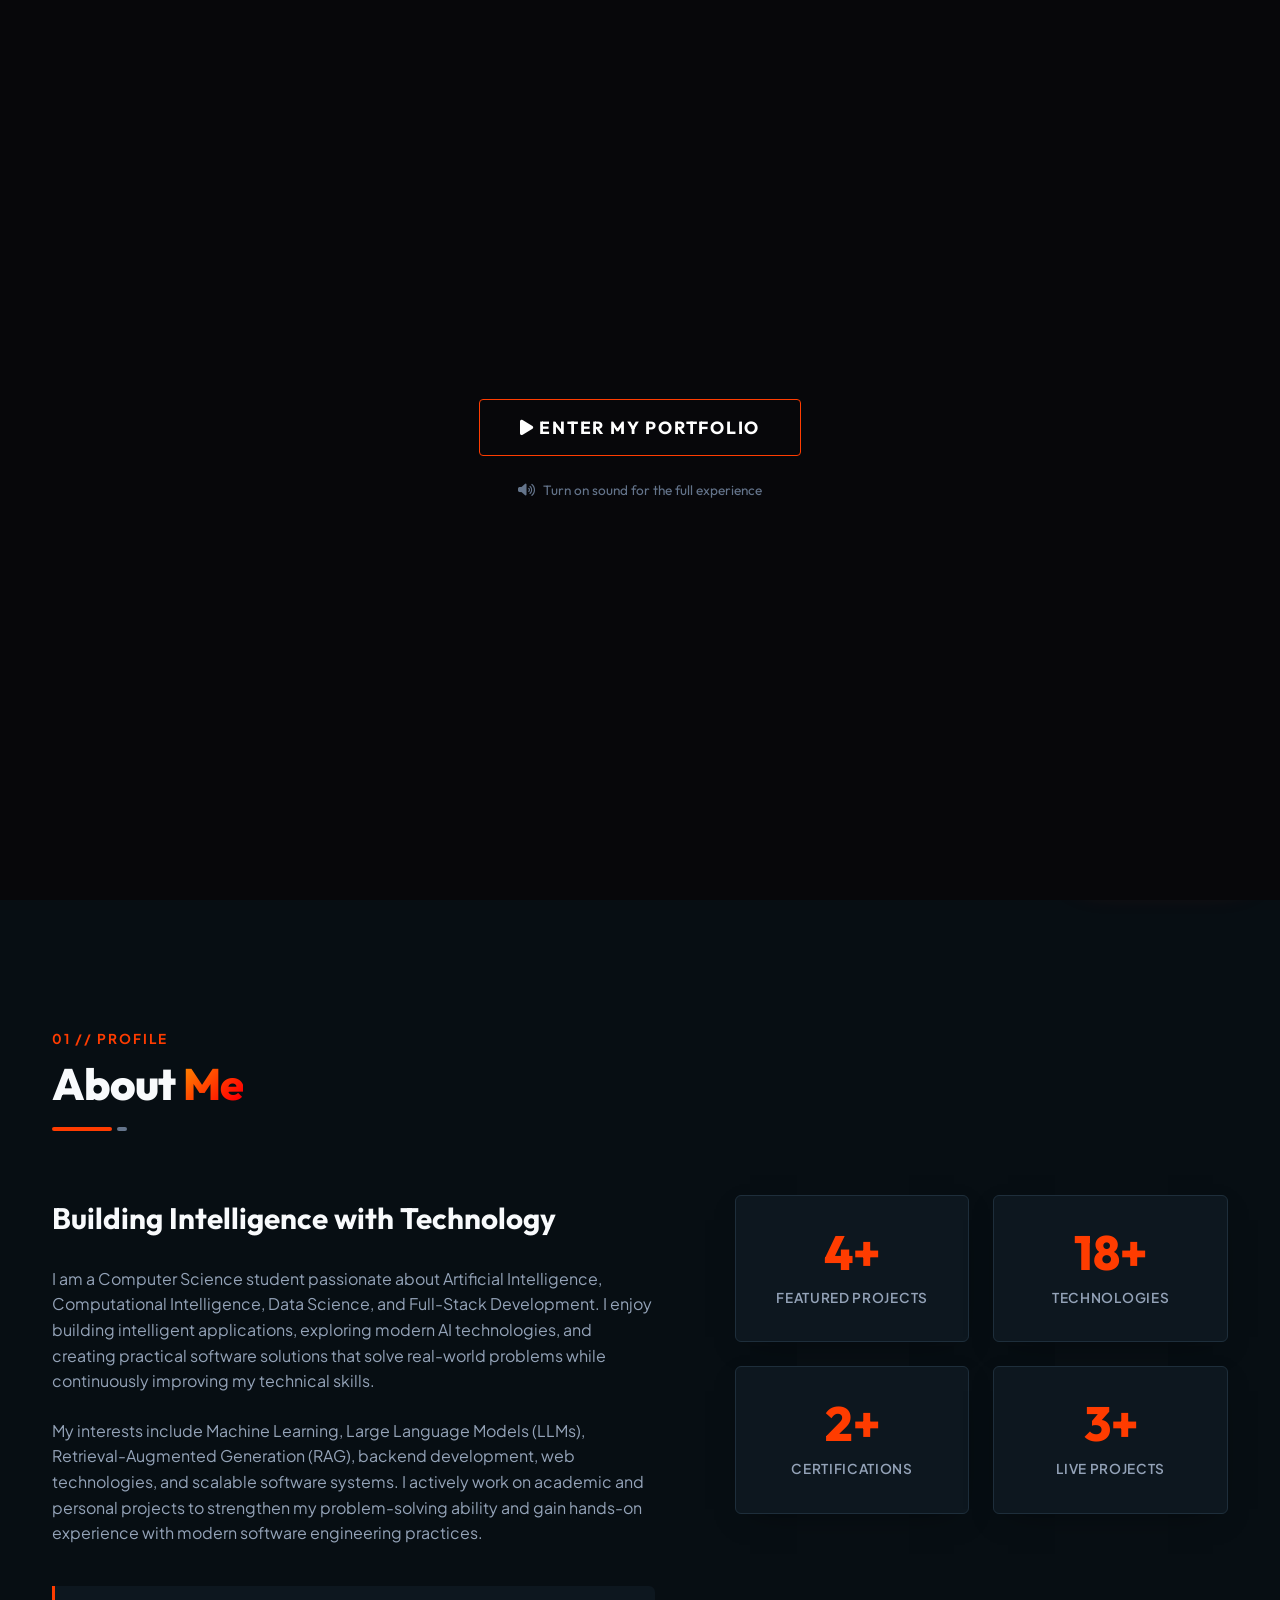
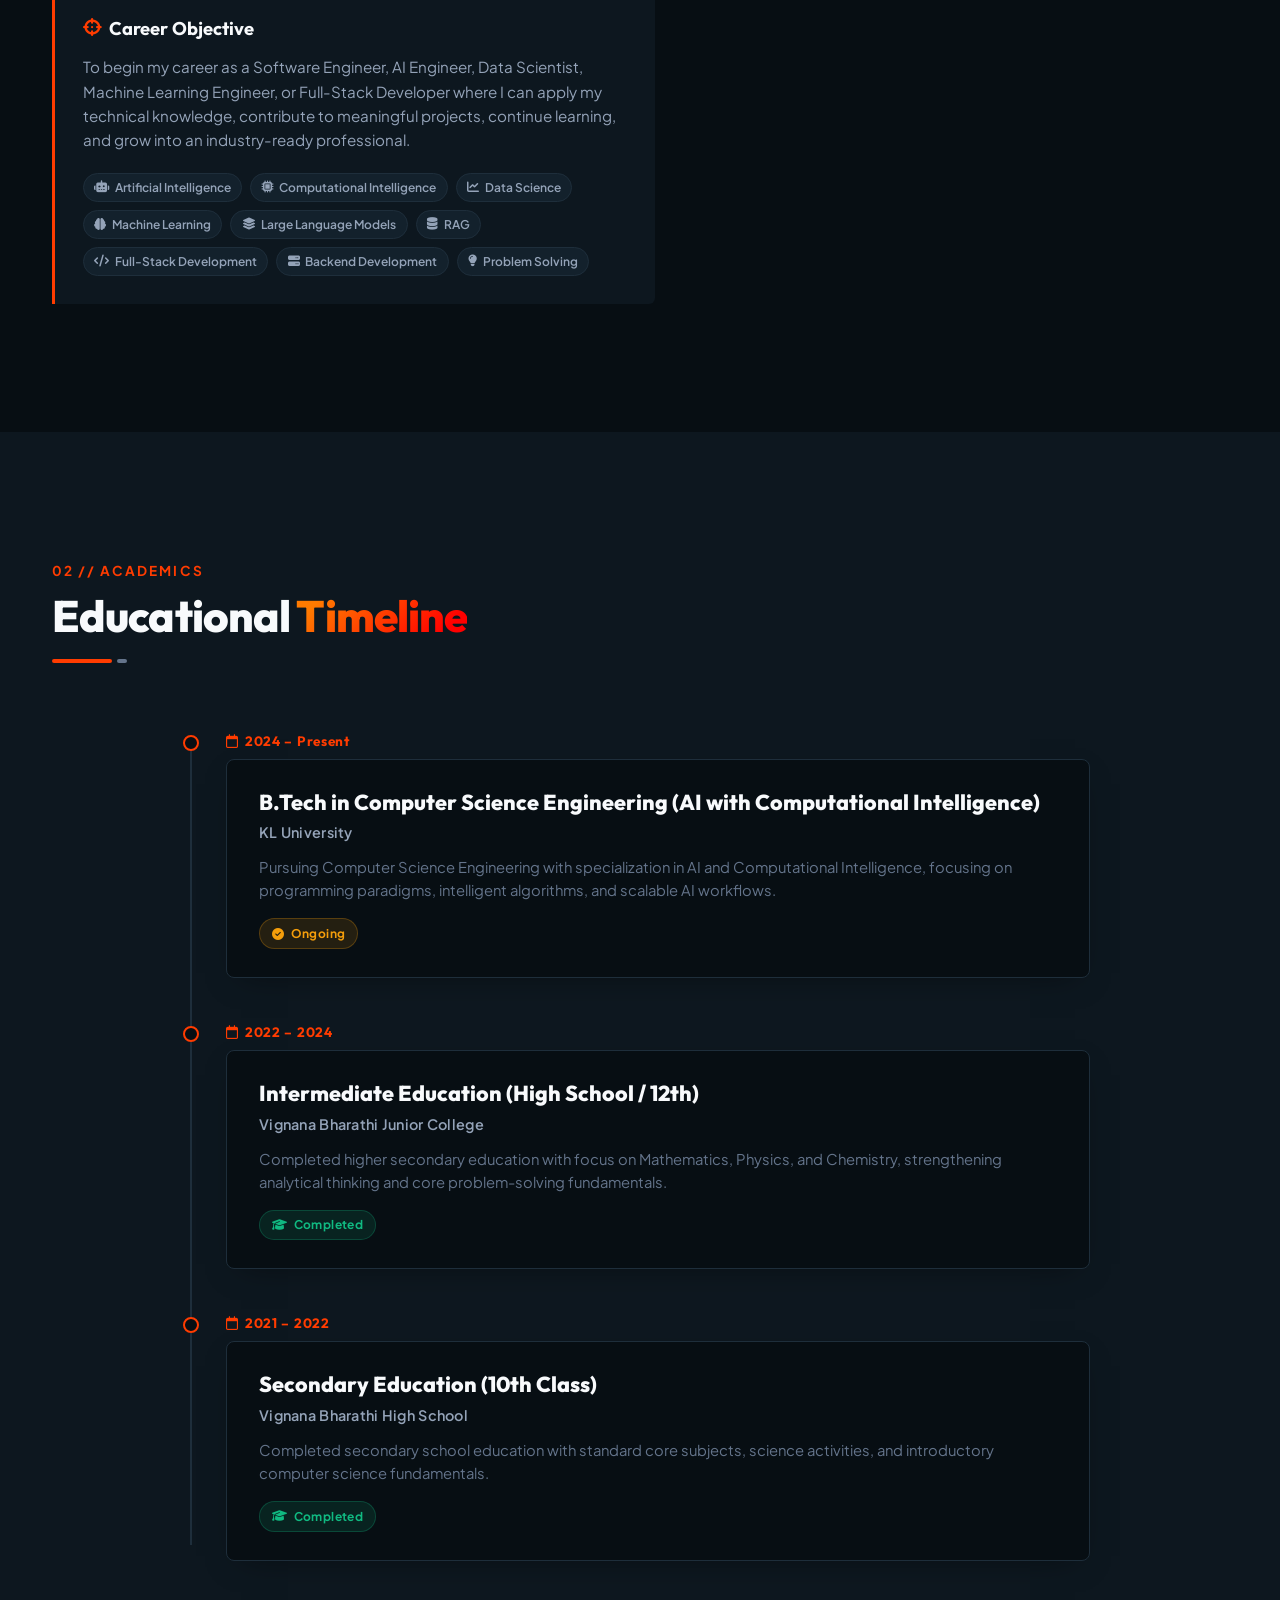
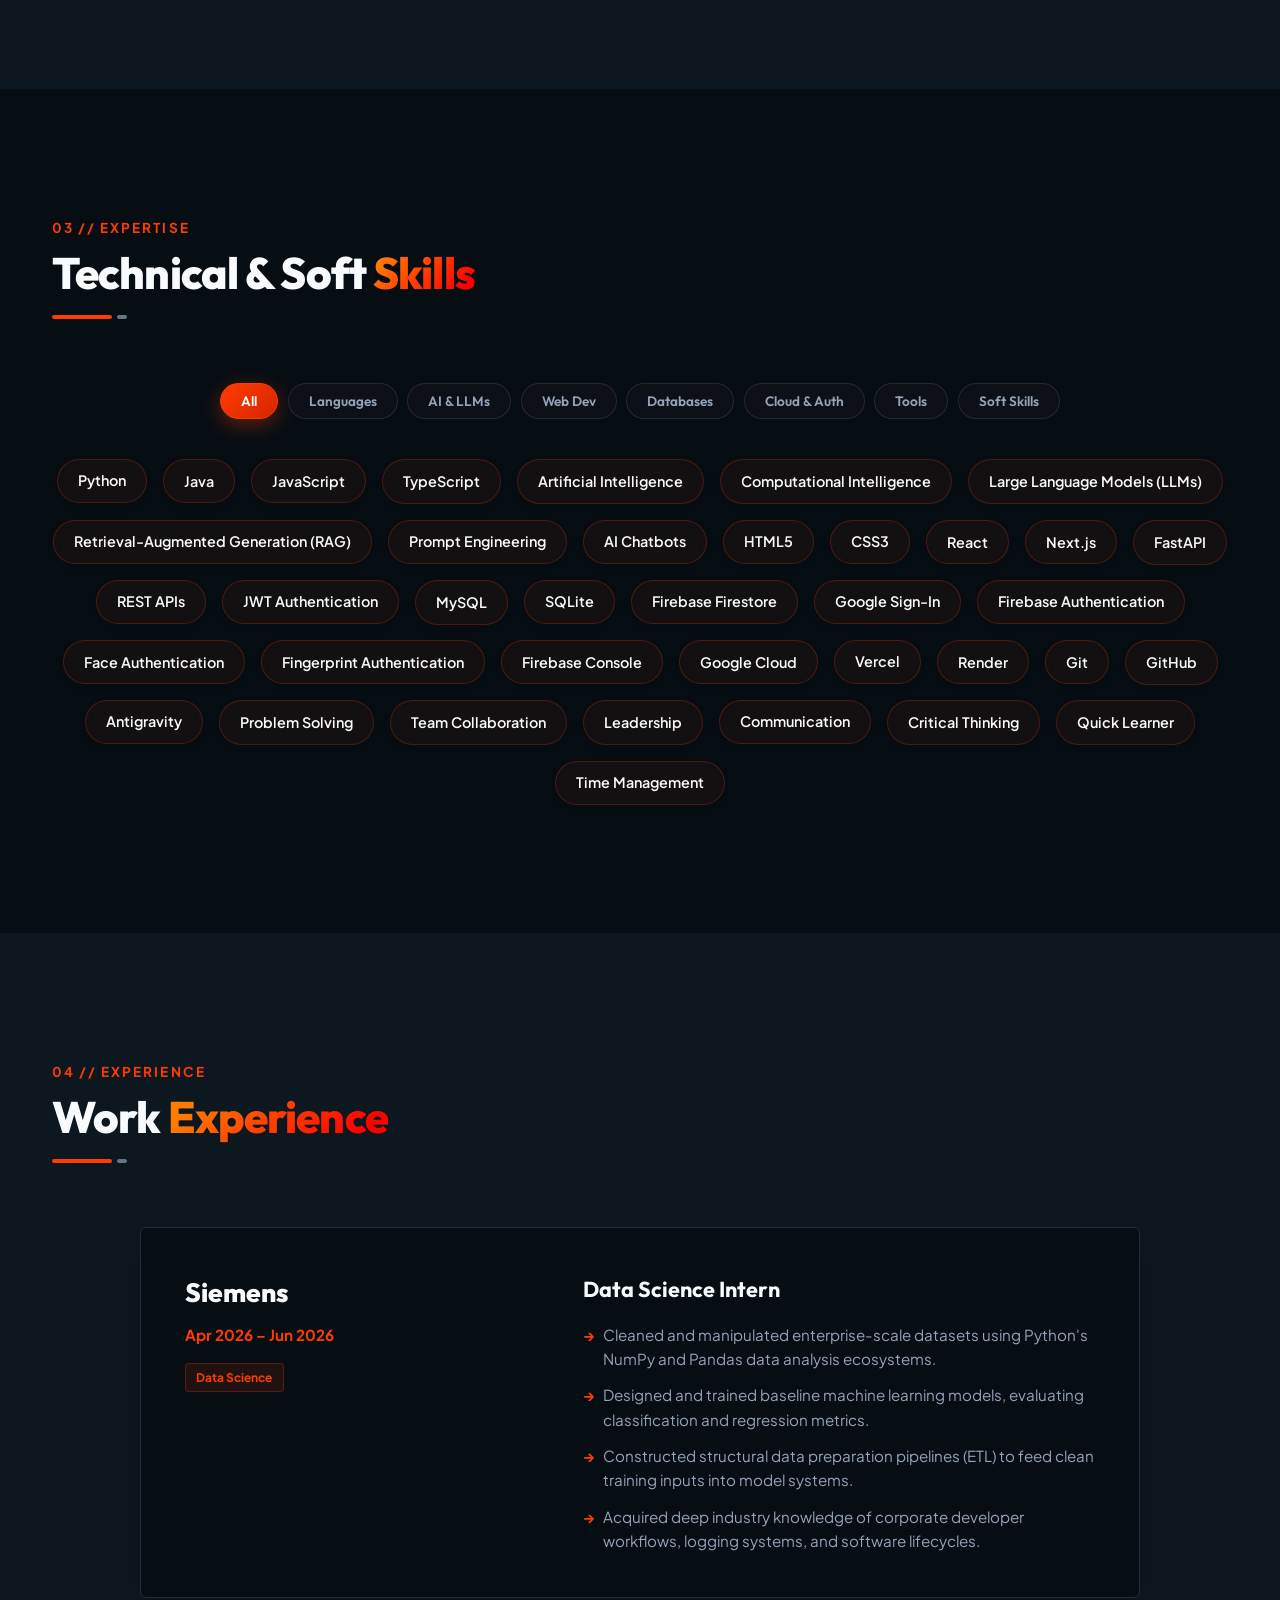
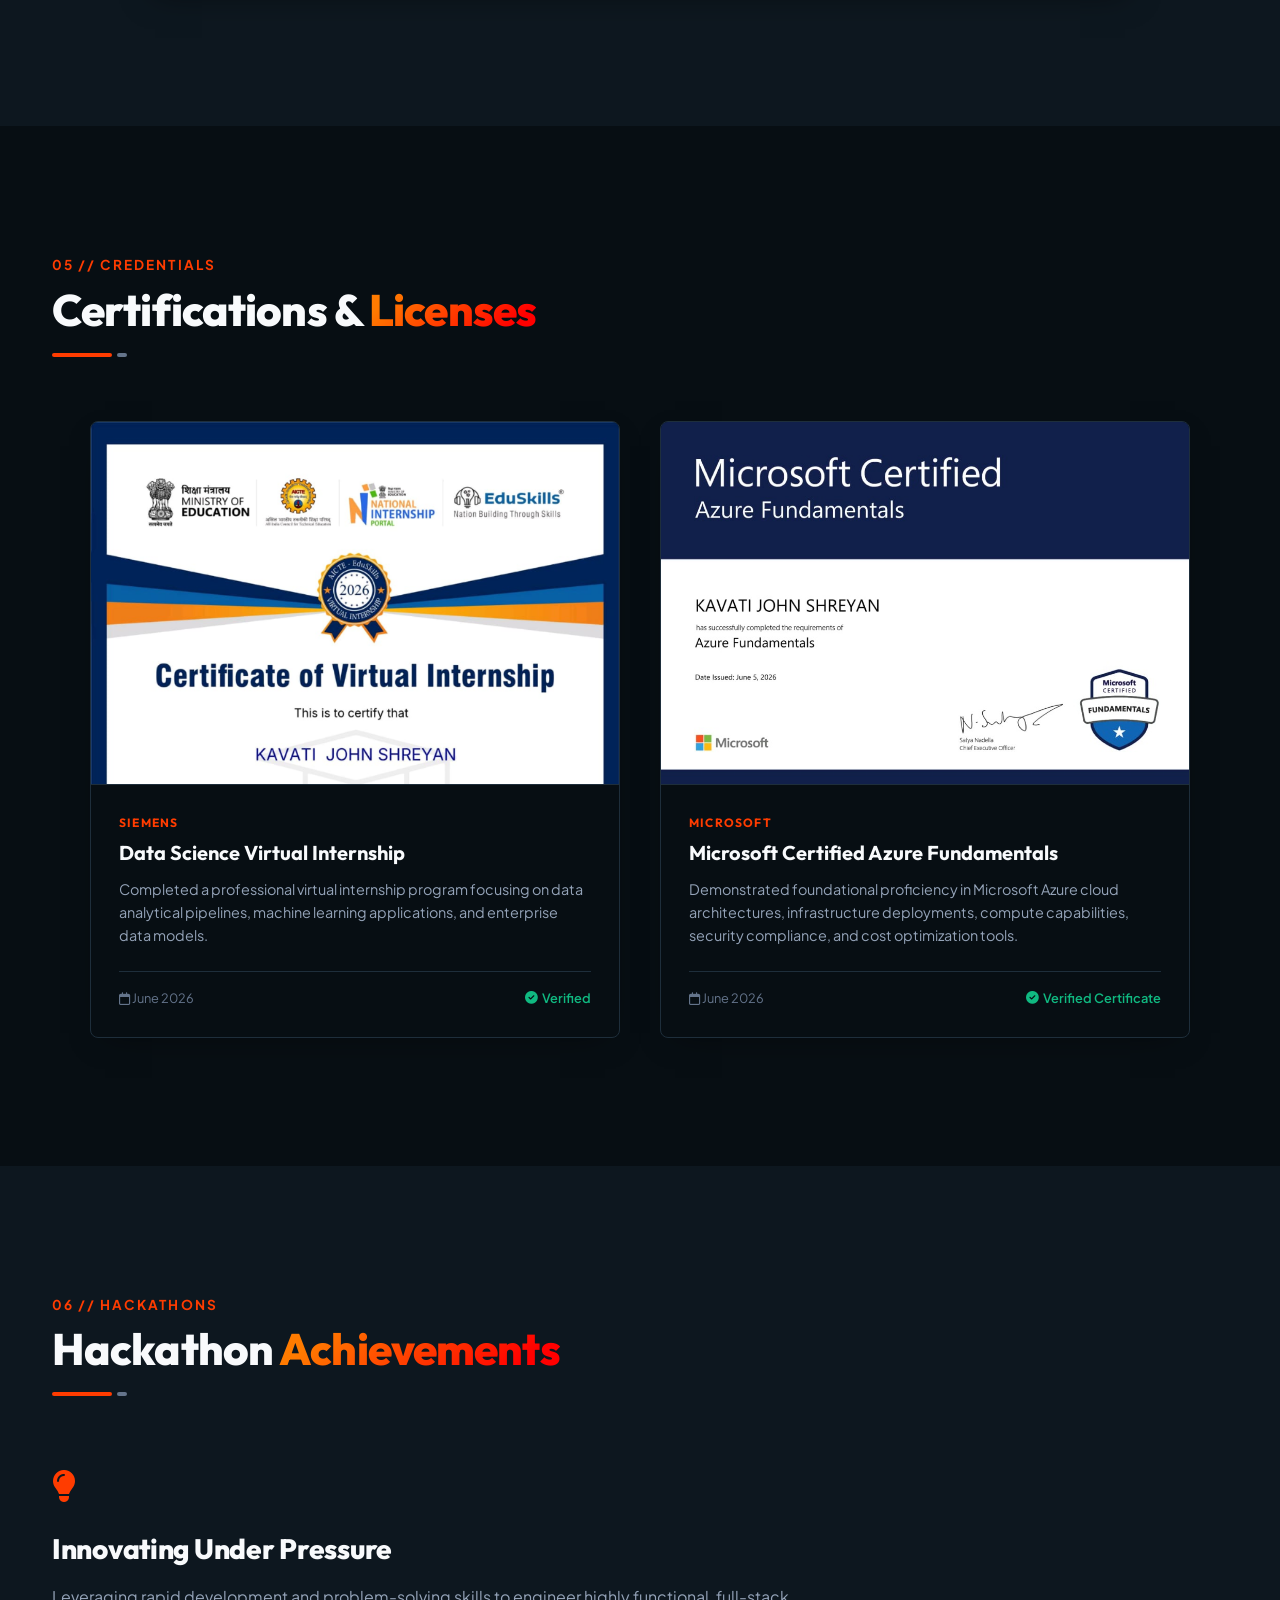
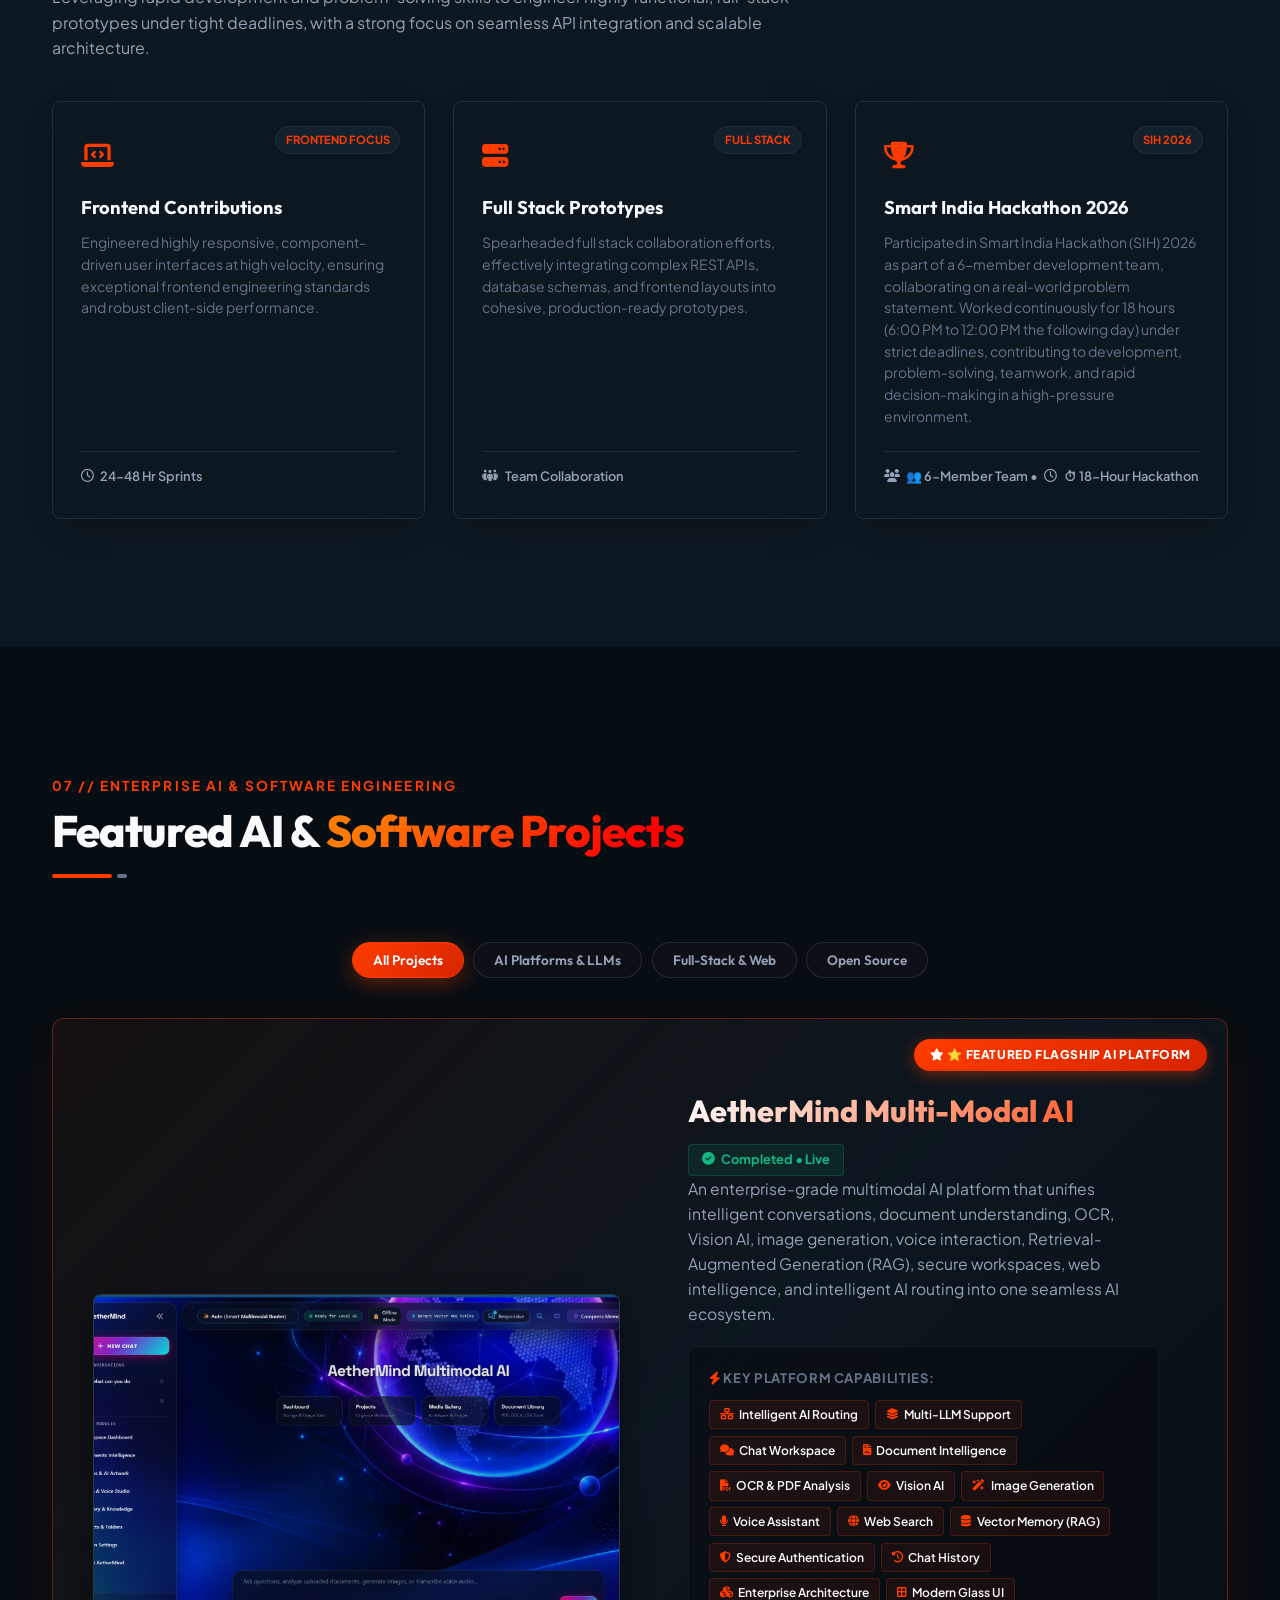
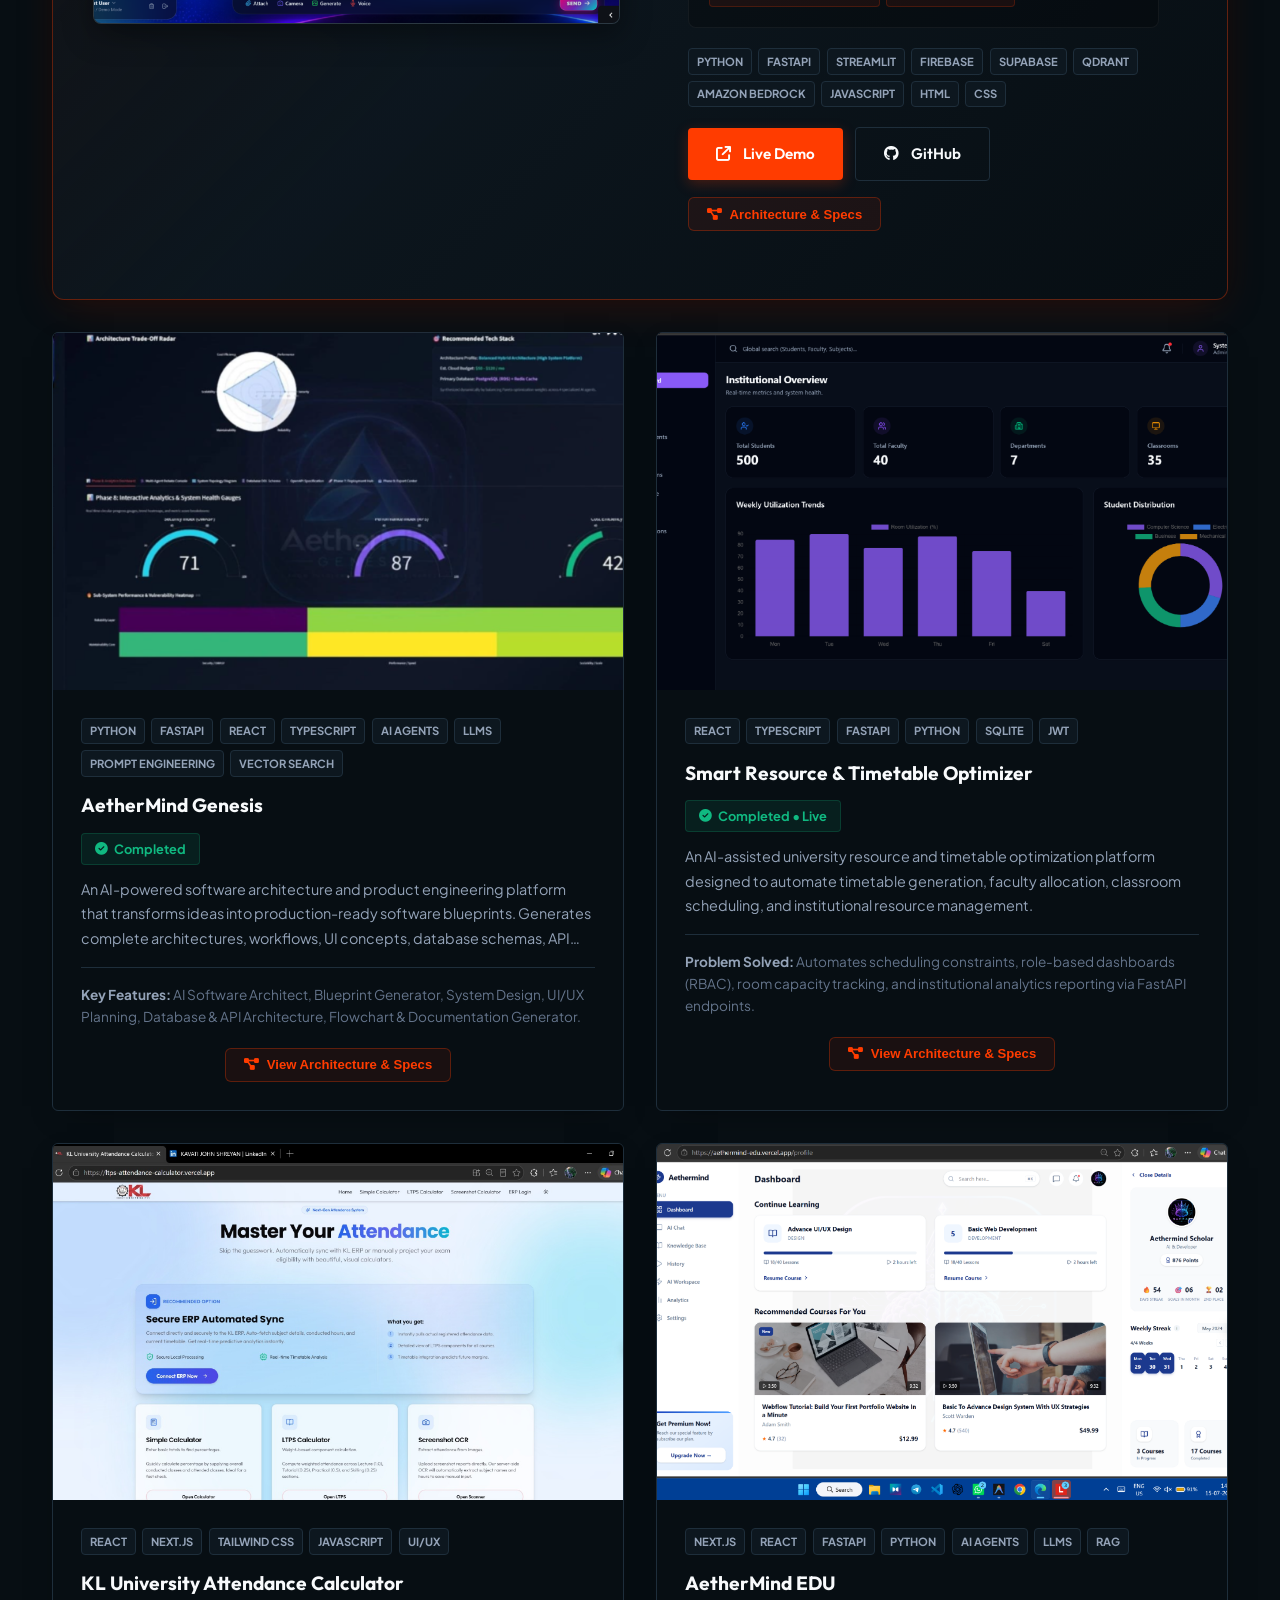
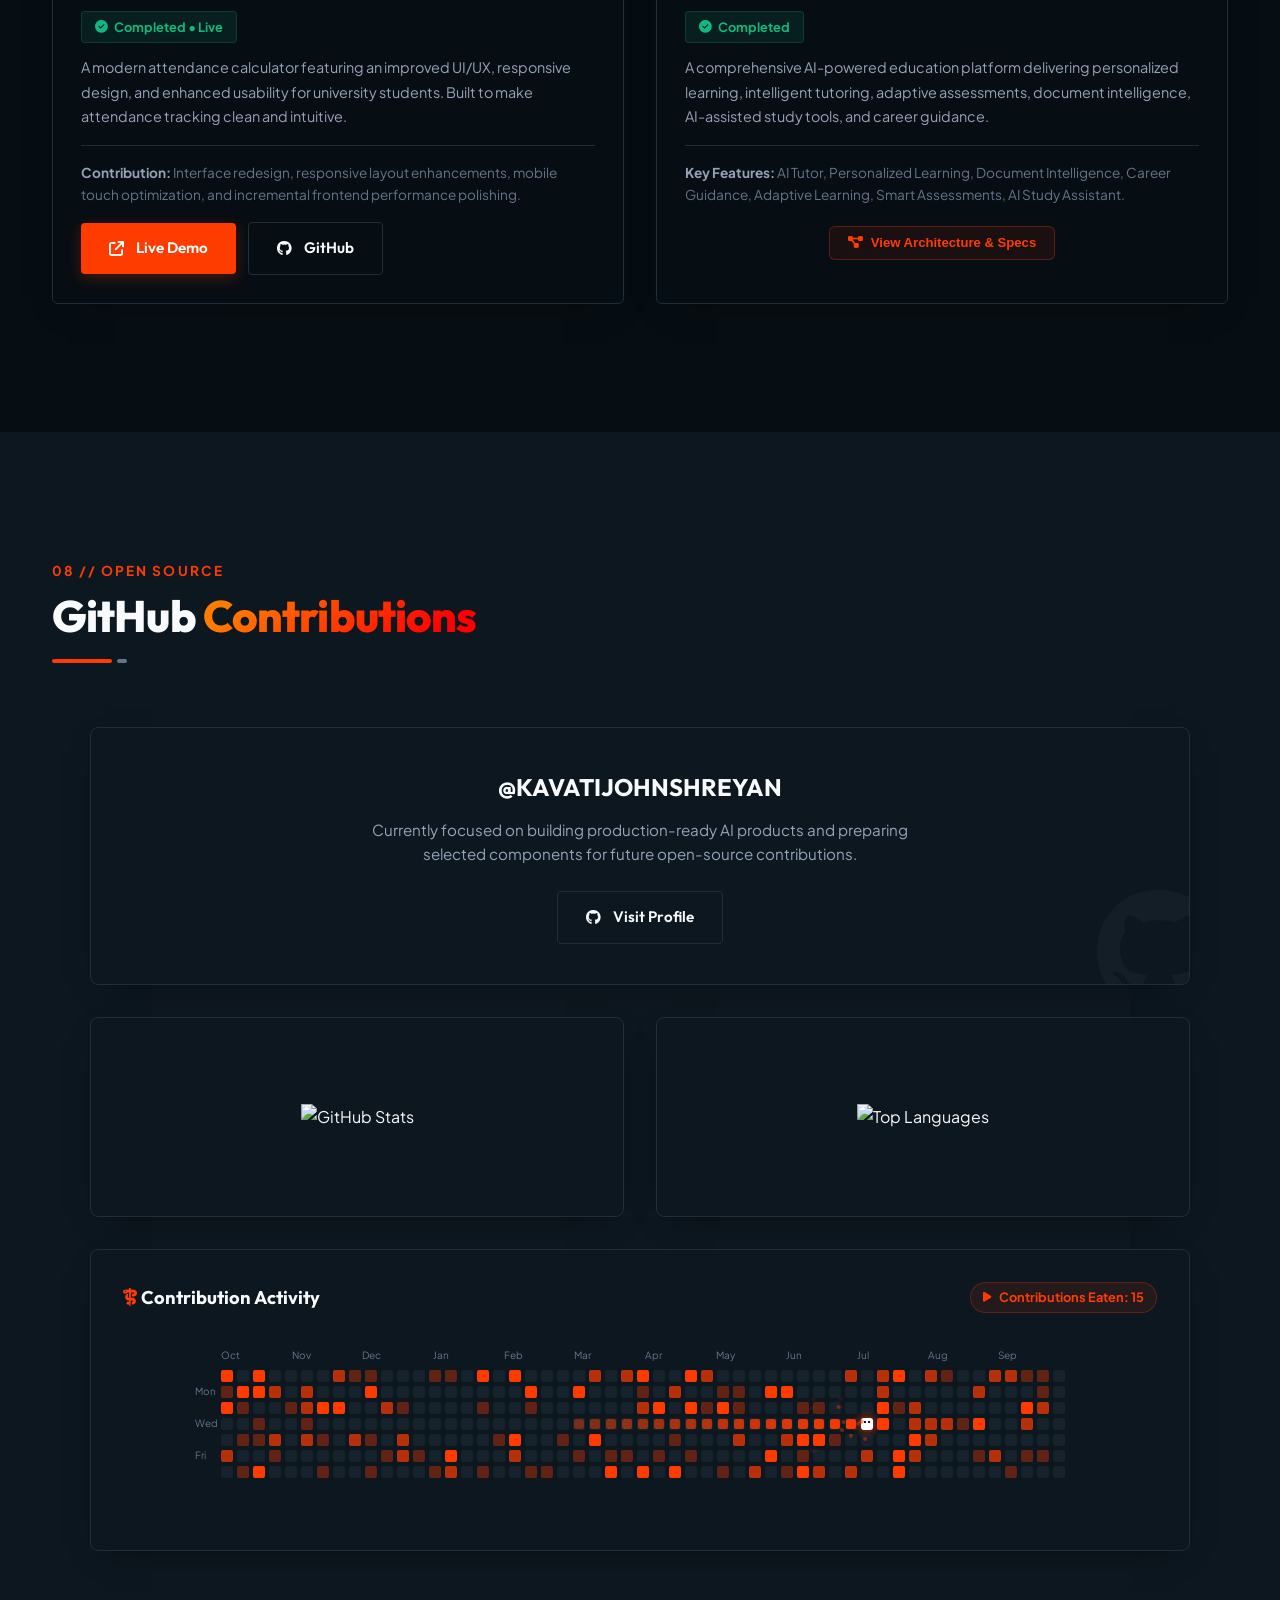
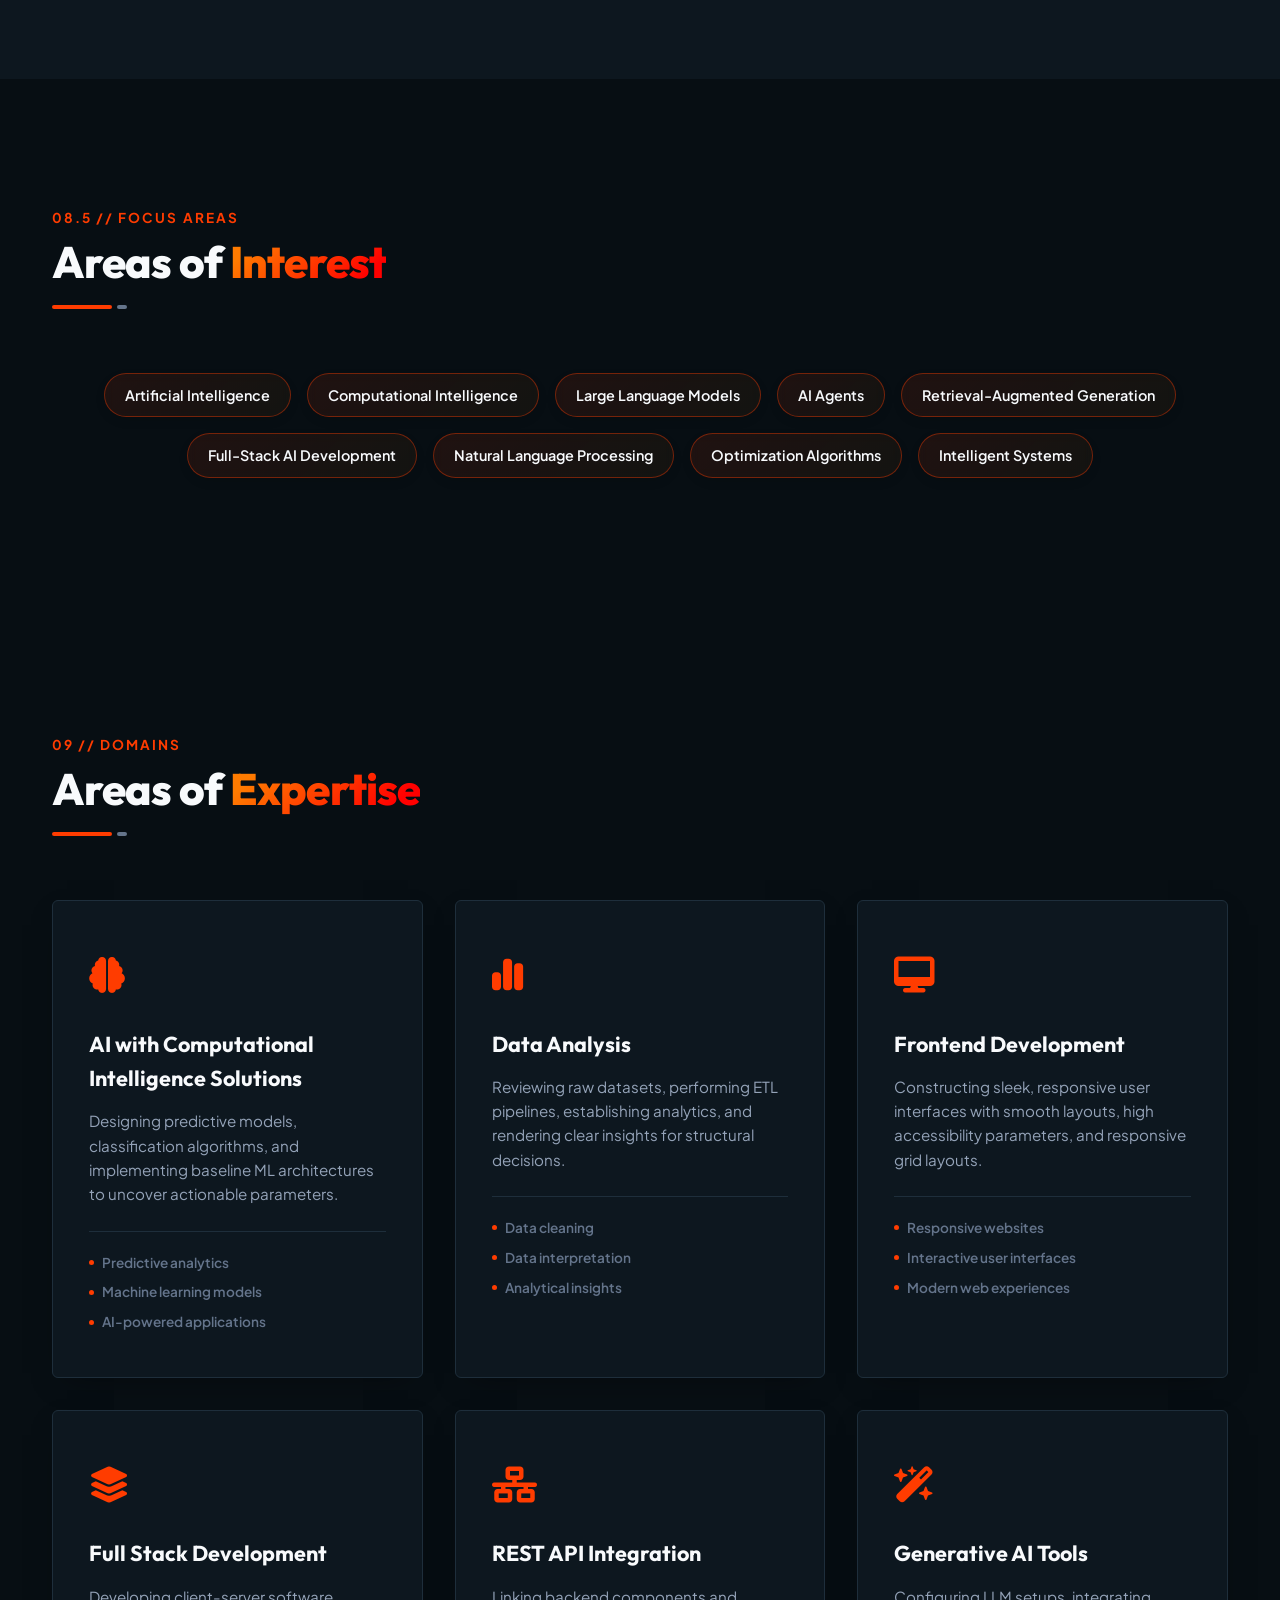
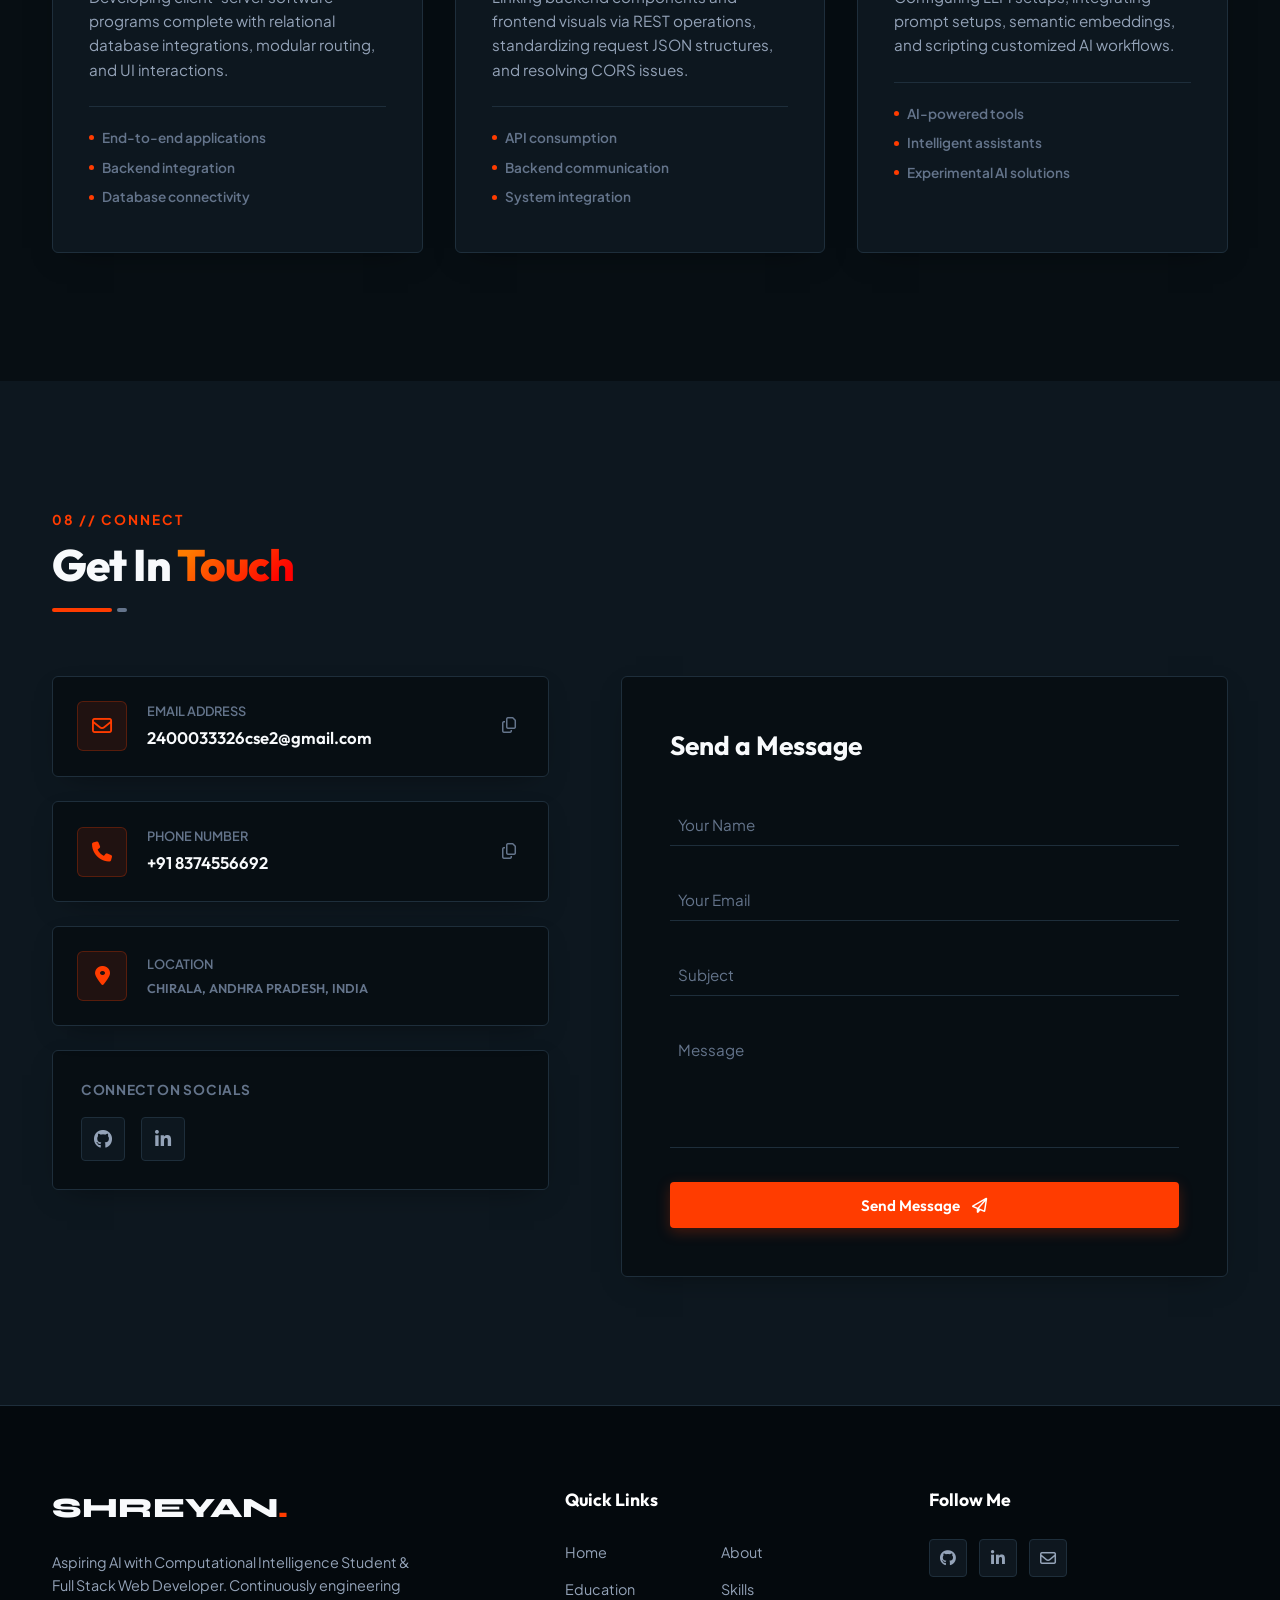
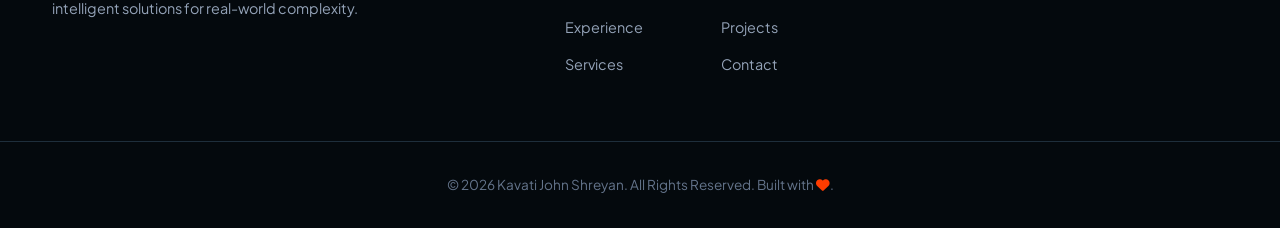
==== commit f4254de0: "feat: add interactive 60fps GitHub contribution grid snake eating animation" ====
--- a/index.html
+++ b/index.html
@@ -788,11 +788,17 @@
                         </div>
                     </div>
                     
-                    <!-- Contribution Graph Widget -->
+                    <!-- Contribution Graph Widget with Snake Eating Animation -->
                     <div class="github-graph-card">
-                        <h4>Contribution Activity</h4>
-                        <div class="graph-wrapper">
-                            <img src="https://ghchart.rshah.org/ff3c00/KAVATIJOHNSHREYAN" alt="GitHub Contribution Chart" />
+                        <div class="graph-card-header" style="display: flex; justify-content: space-between; align-items: center; margin-bottom: 1rem; flex-wrap: wrap; gap: 0.5rem;">
+                            <h4 style="margin-bottom: 0;"><i class="fa-solid fa-staff-snake text-orange"></i> Contribution Activity</h4>
+                            <div class="snake-stats-badge" style="font-size: 0.8rem; font-weight: 700; color: var(--accent-orange); background: rgba(255, 60, 0, 0.1); border: 1px solid rgba(255, 60, 0, 0.25); padding: 0.25rem 0.75rem; border-radius: 20px; display: inline-flex; align-items: center; gap: 0.5rem;">
+                                <i class="fa-solid fa-play fa-spin" style="font-size: 0.7rem;"></i>
+                                <span id="snake-score">Contributions Eaten: 0</span>
+                            </div>
+                        </div>
+                        <div class="graph-wrapper canvas-snake-wrapper" style="overflow-x: auto; max-width: 100%; display: flex; justify-content: center;">
+                            <canvas id="github-snake-canvas" width="870" height="150" style="max-width: 100%; height: auto; display: block;"></canvas>
                         </div>
                     </div>
                 </div>
@@ -1066,6 +1072,7 @@
     <script type="text/javascript" src="https://cdn.jsdelivr.net/npm/@emailjs/browser@4/dist/email.min.js"></script>
     <script src="script.js"></script>
     <script src="autopilot.js"></script>
+    <script src="snake-graph.js"></script>
     <script src="ai-chat.js"></script>
 </body>
 </html>
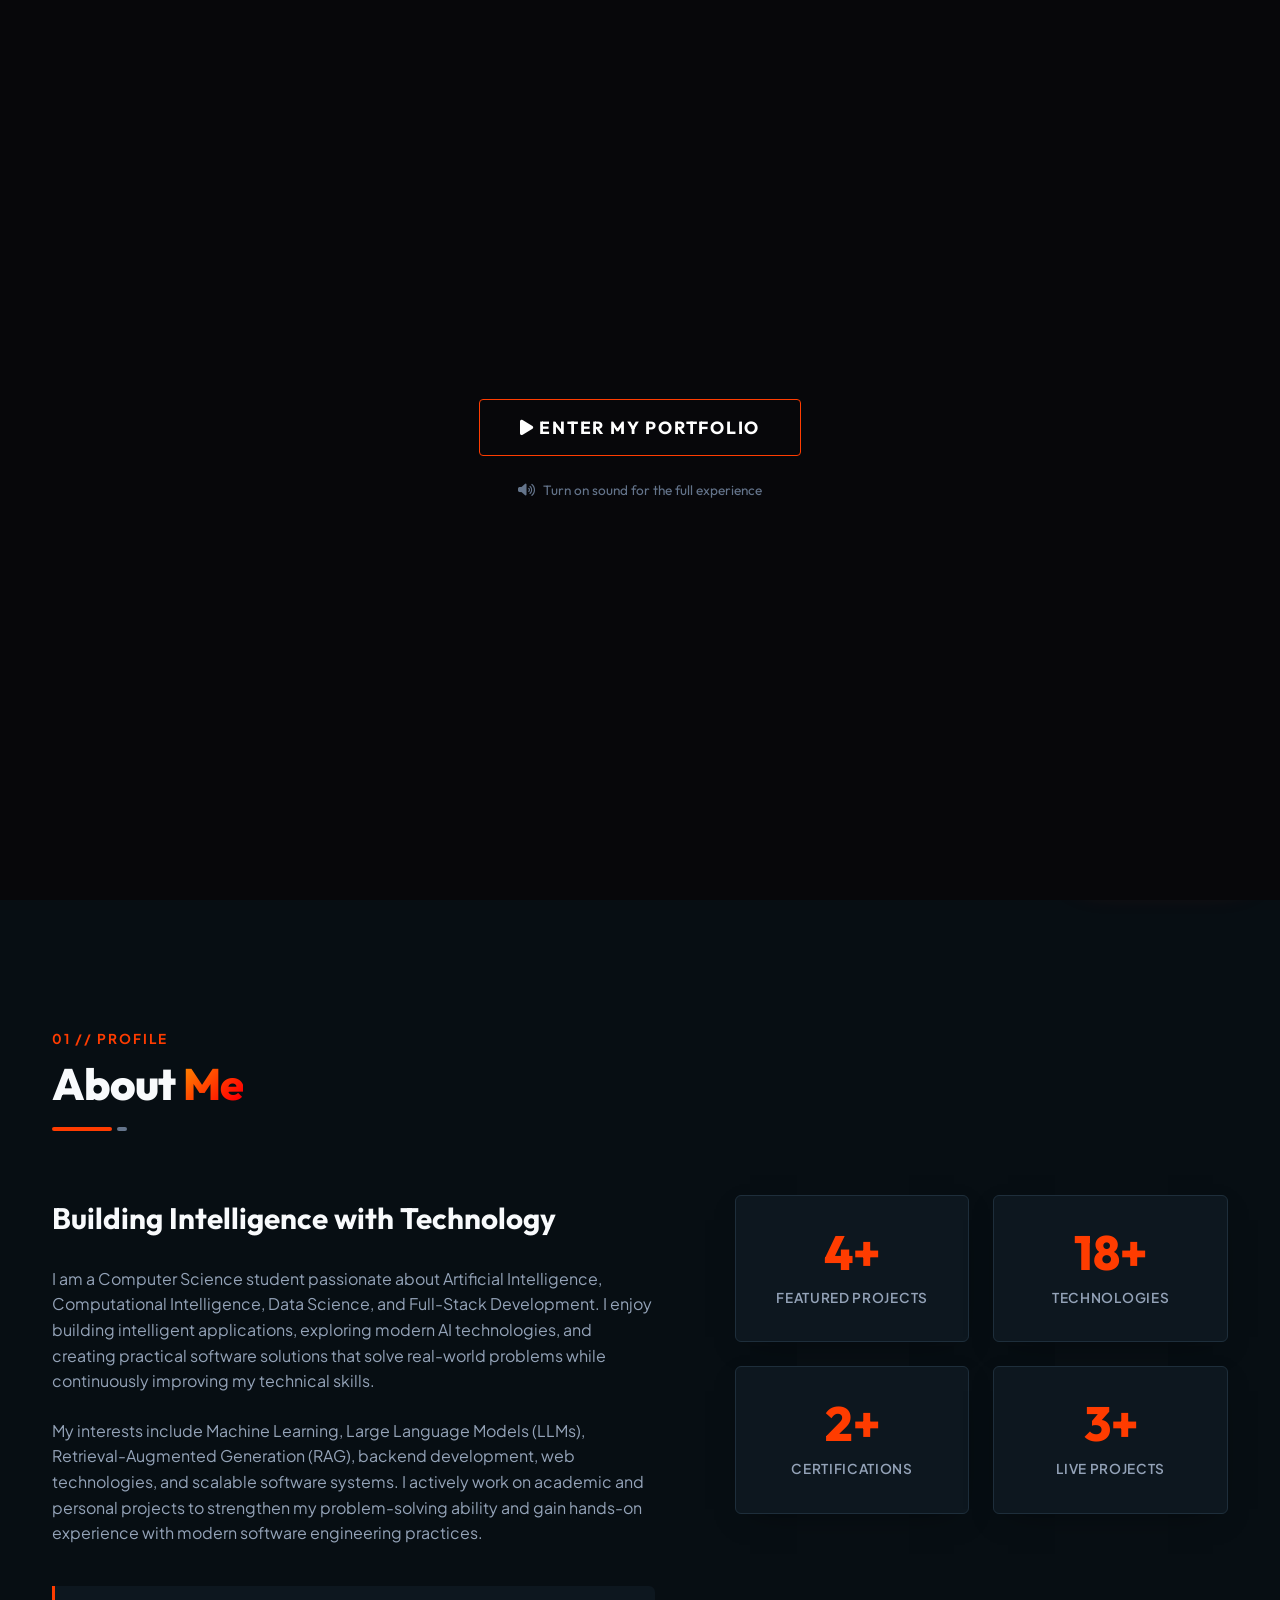
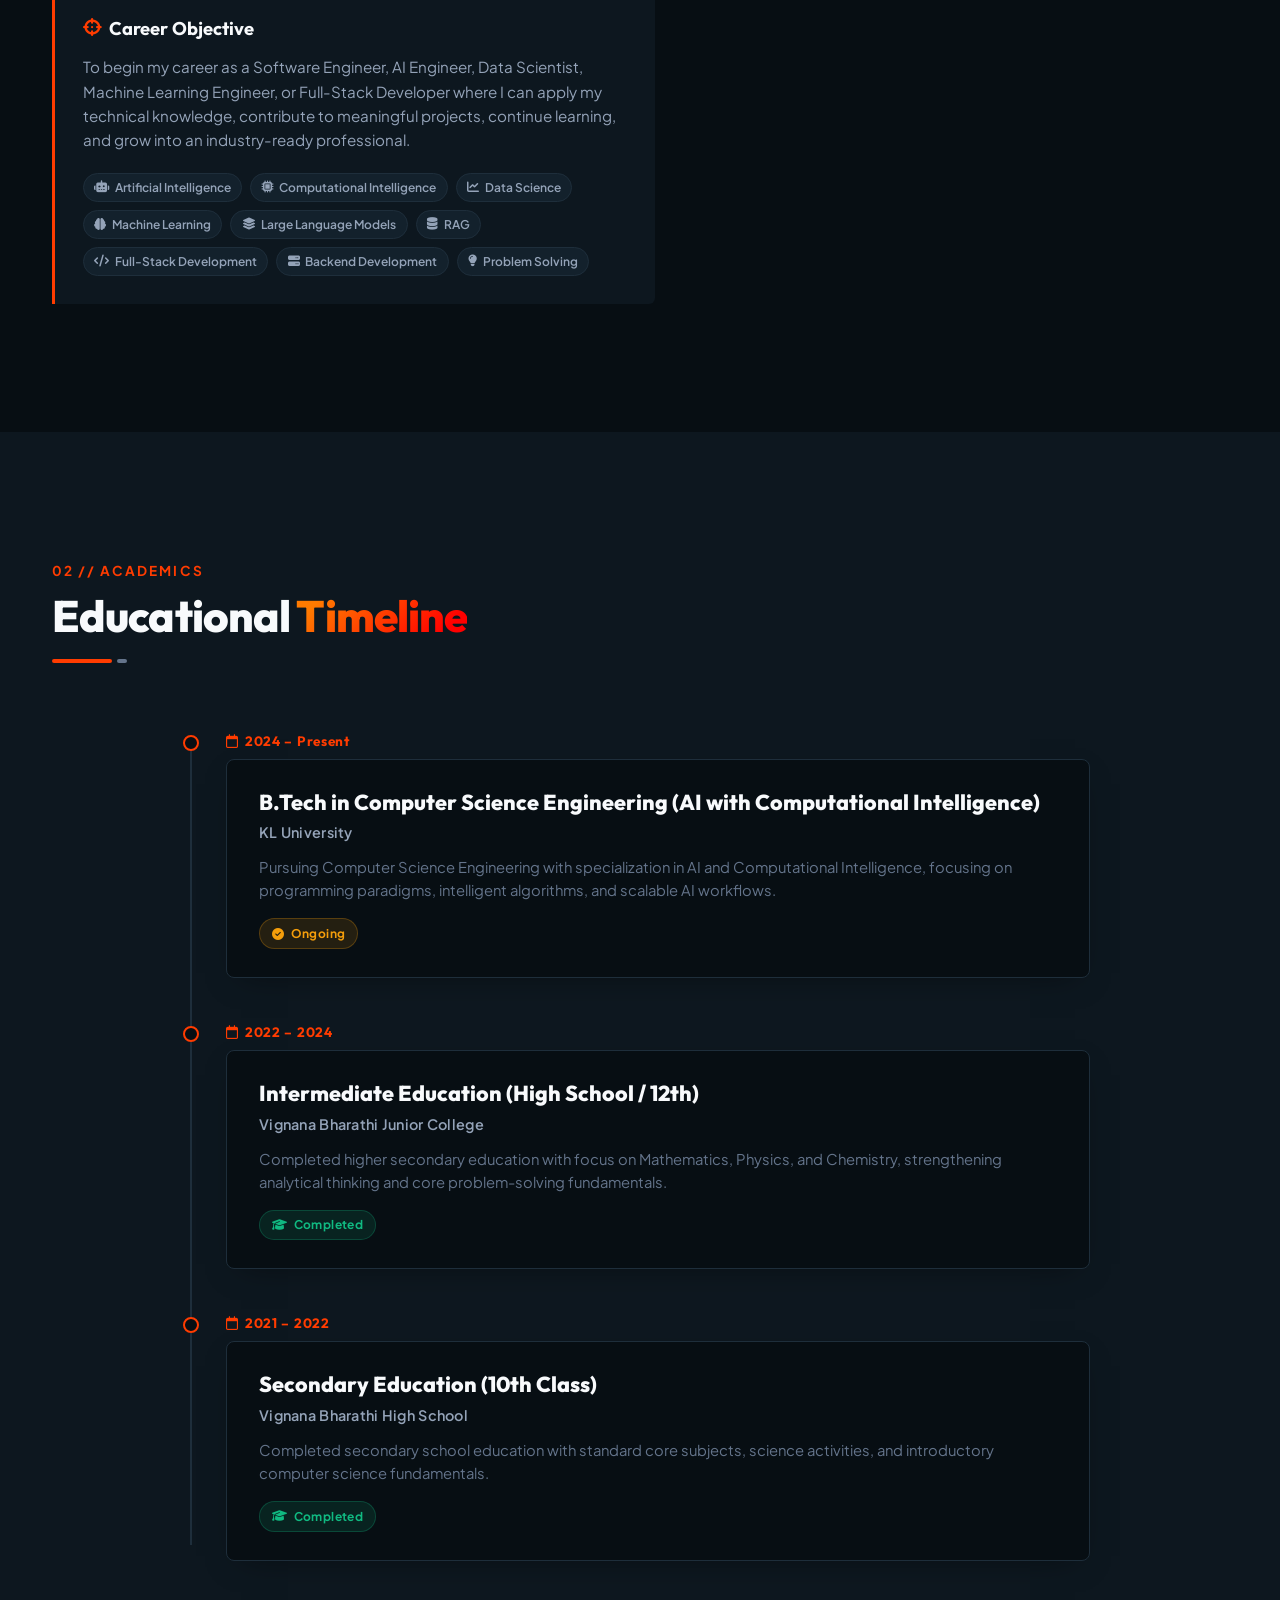
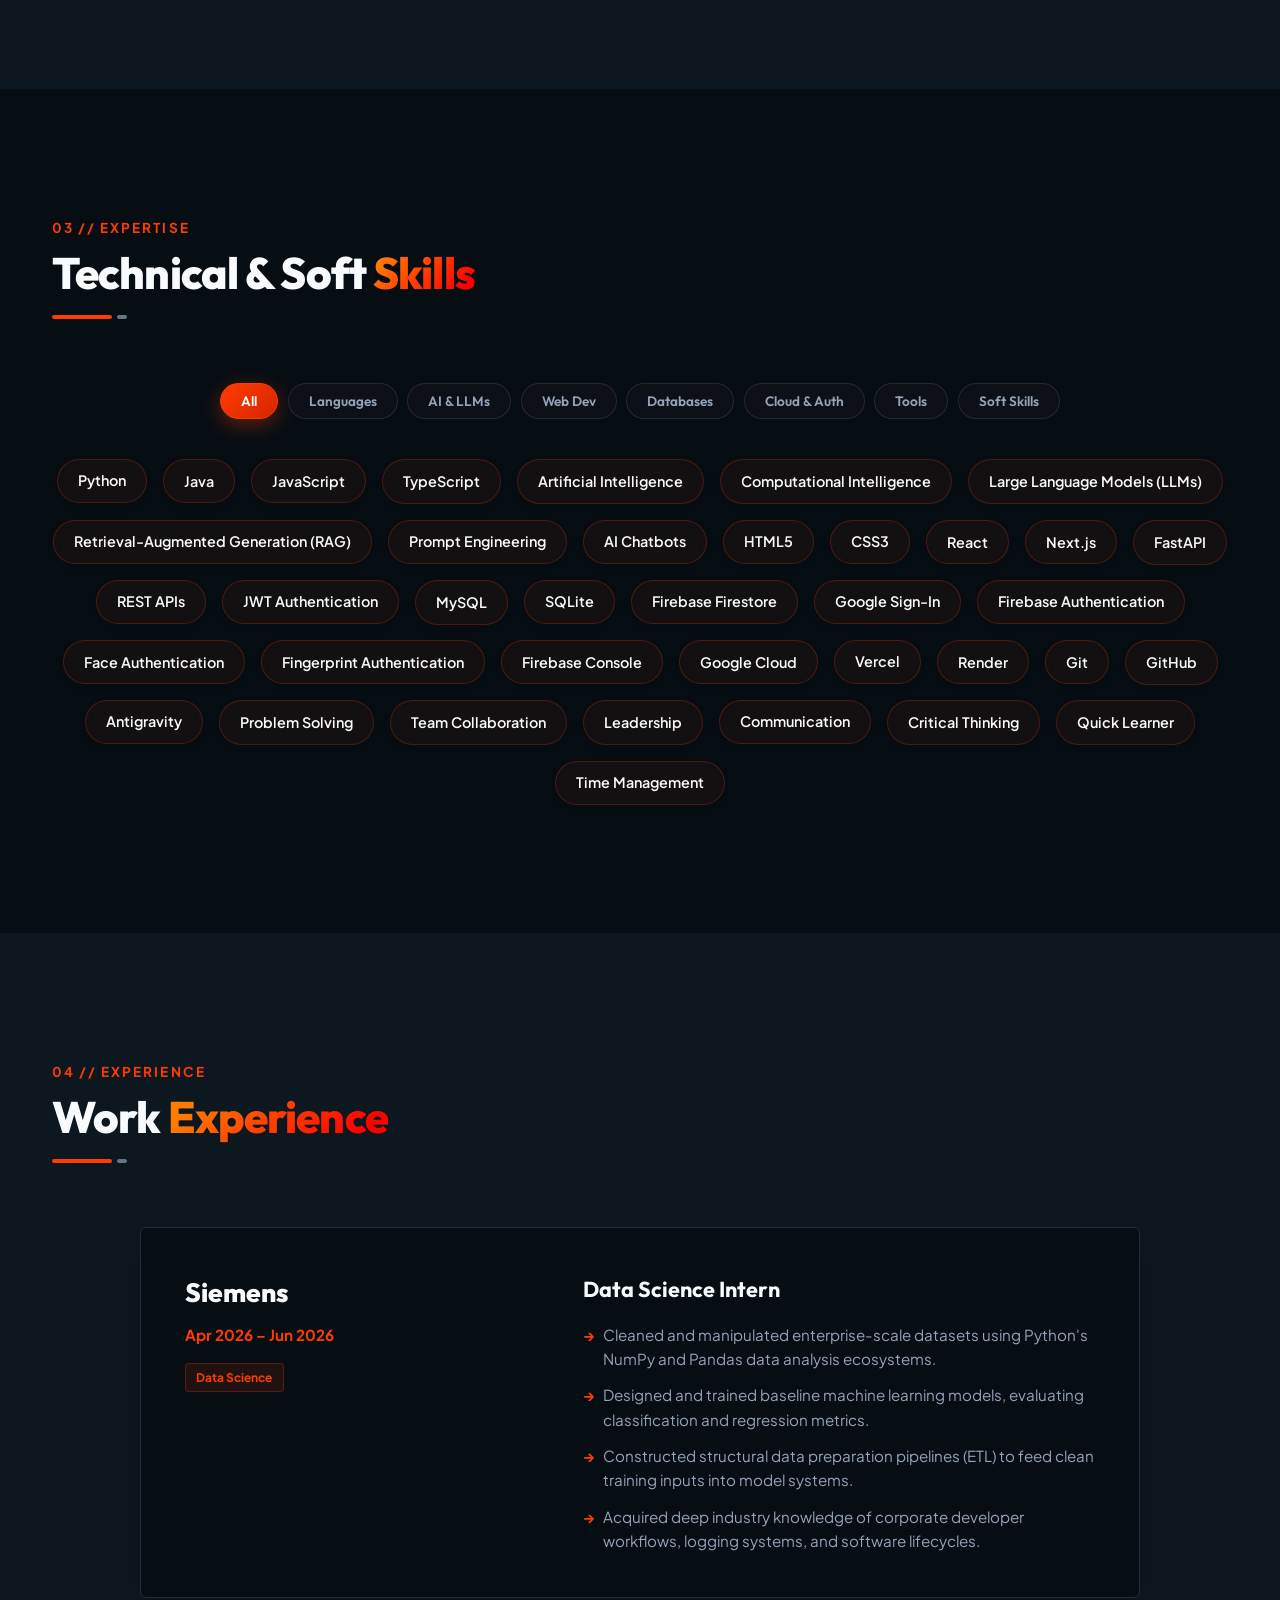
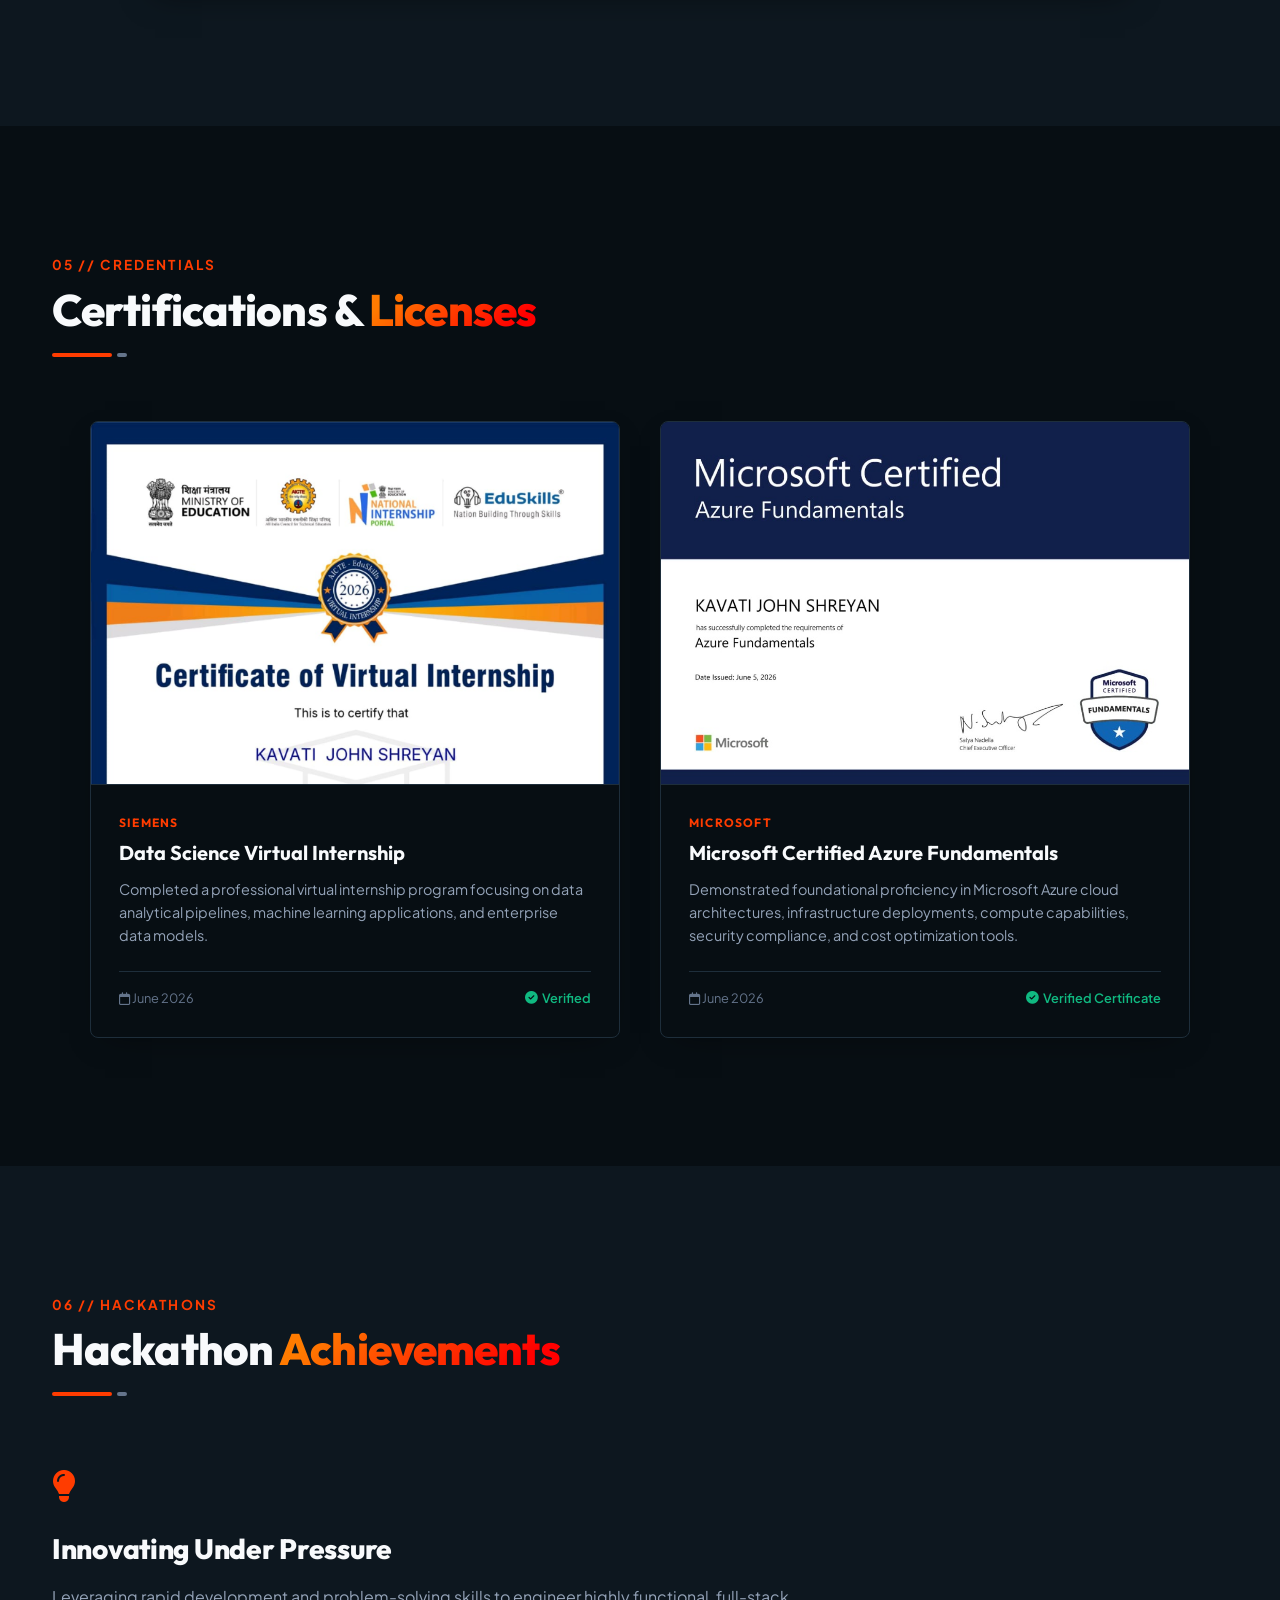
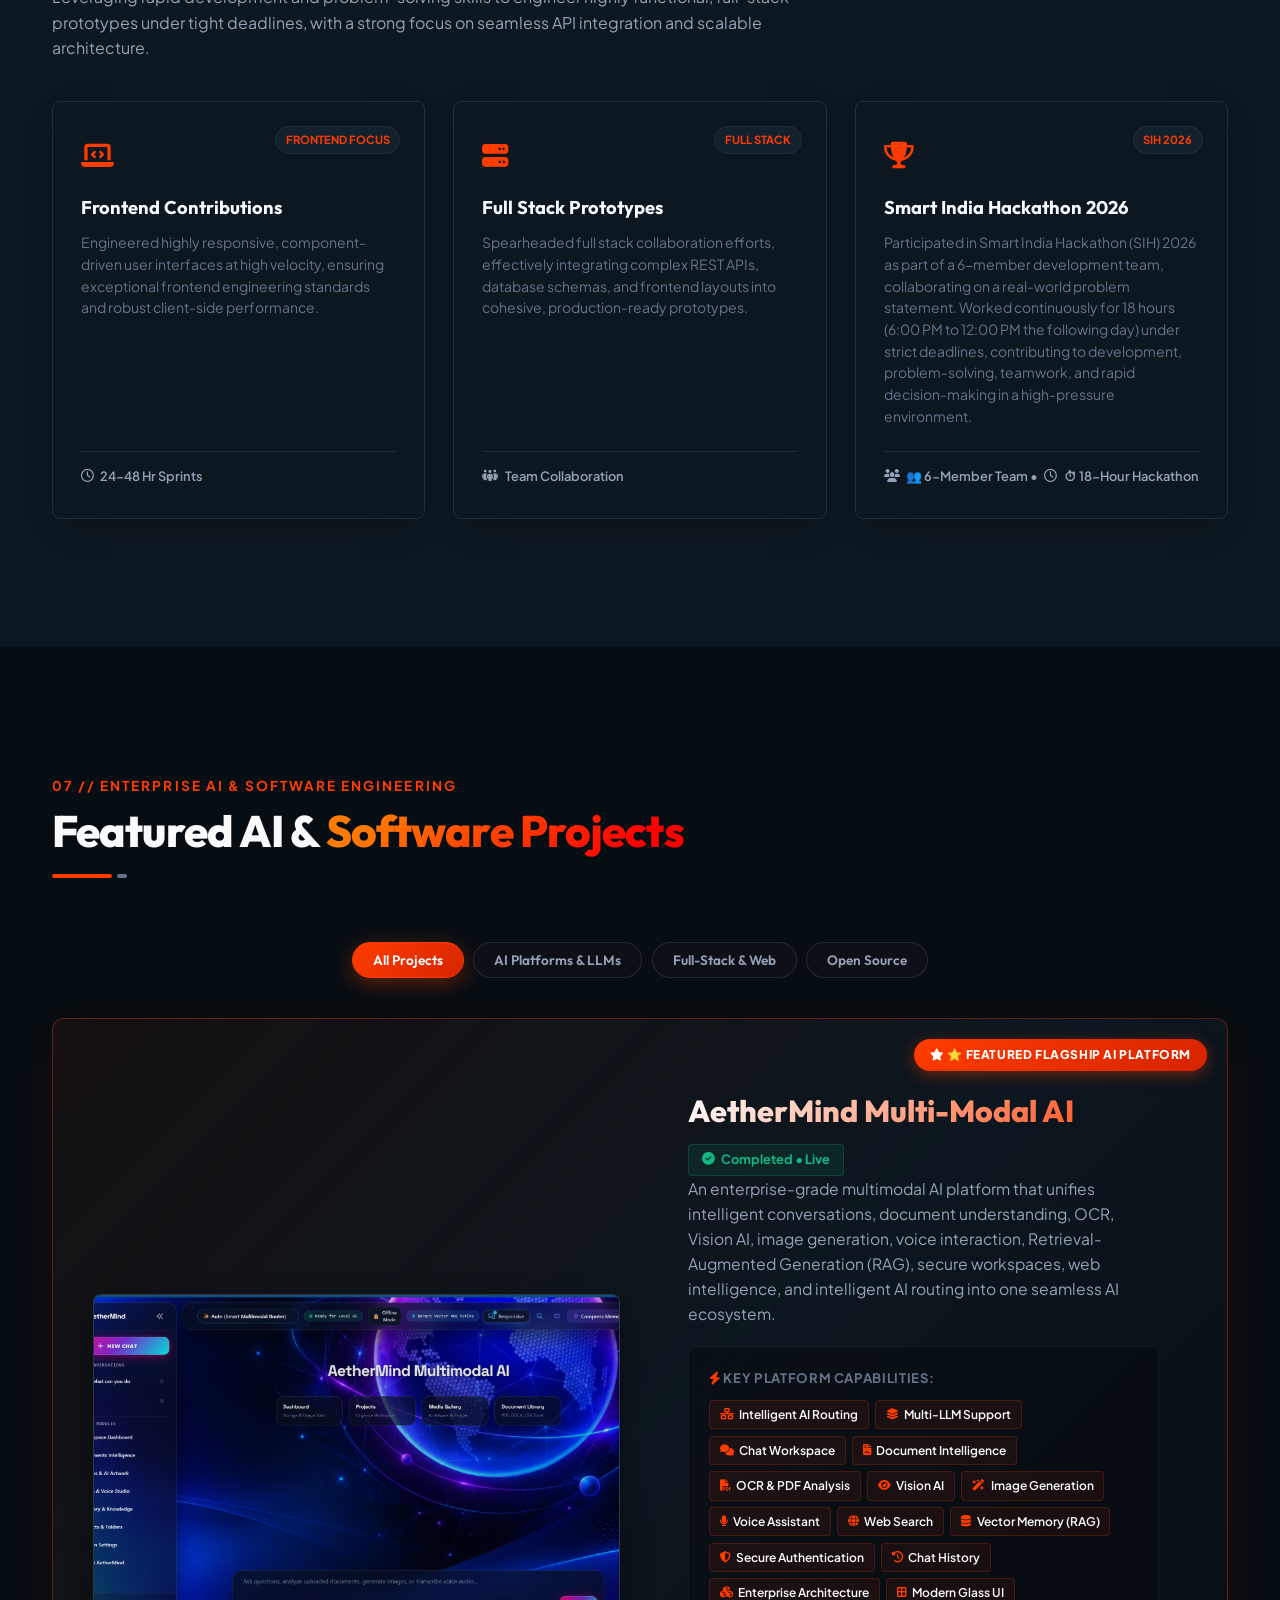
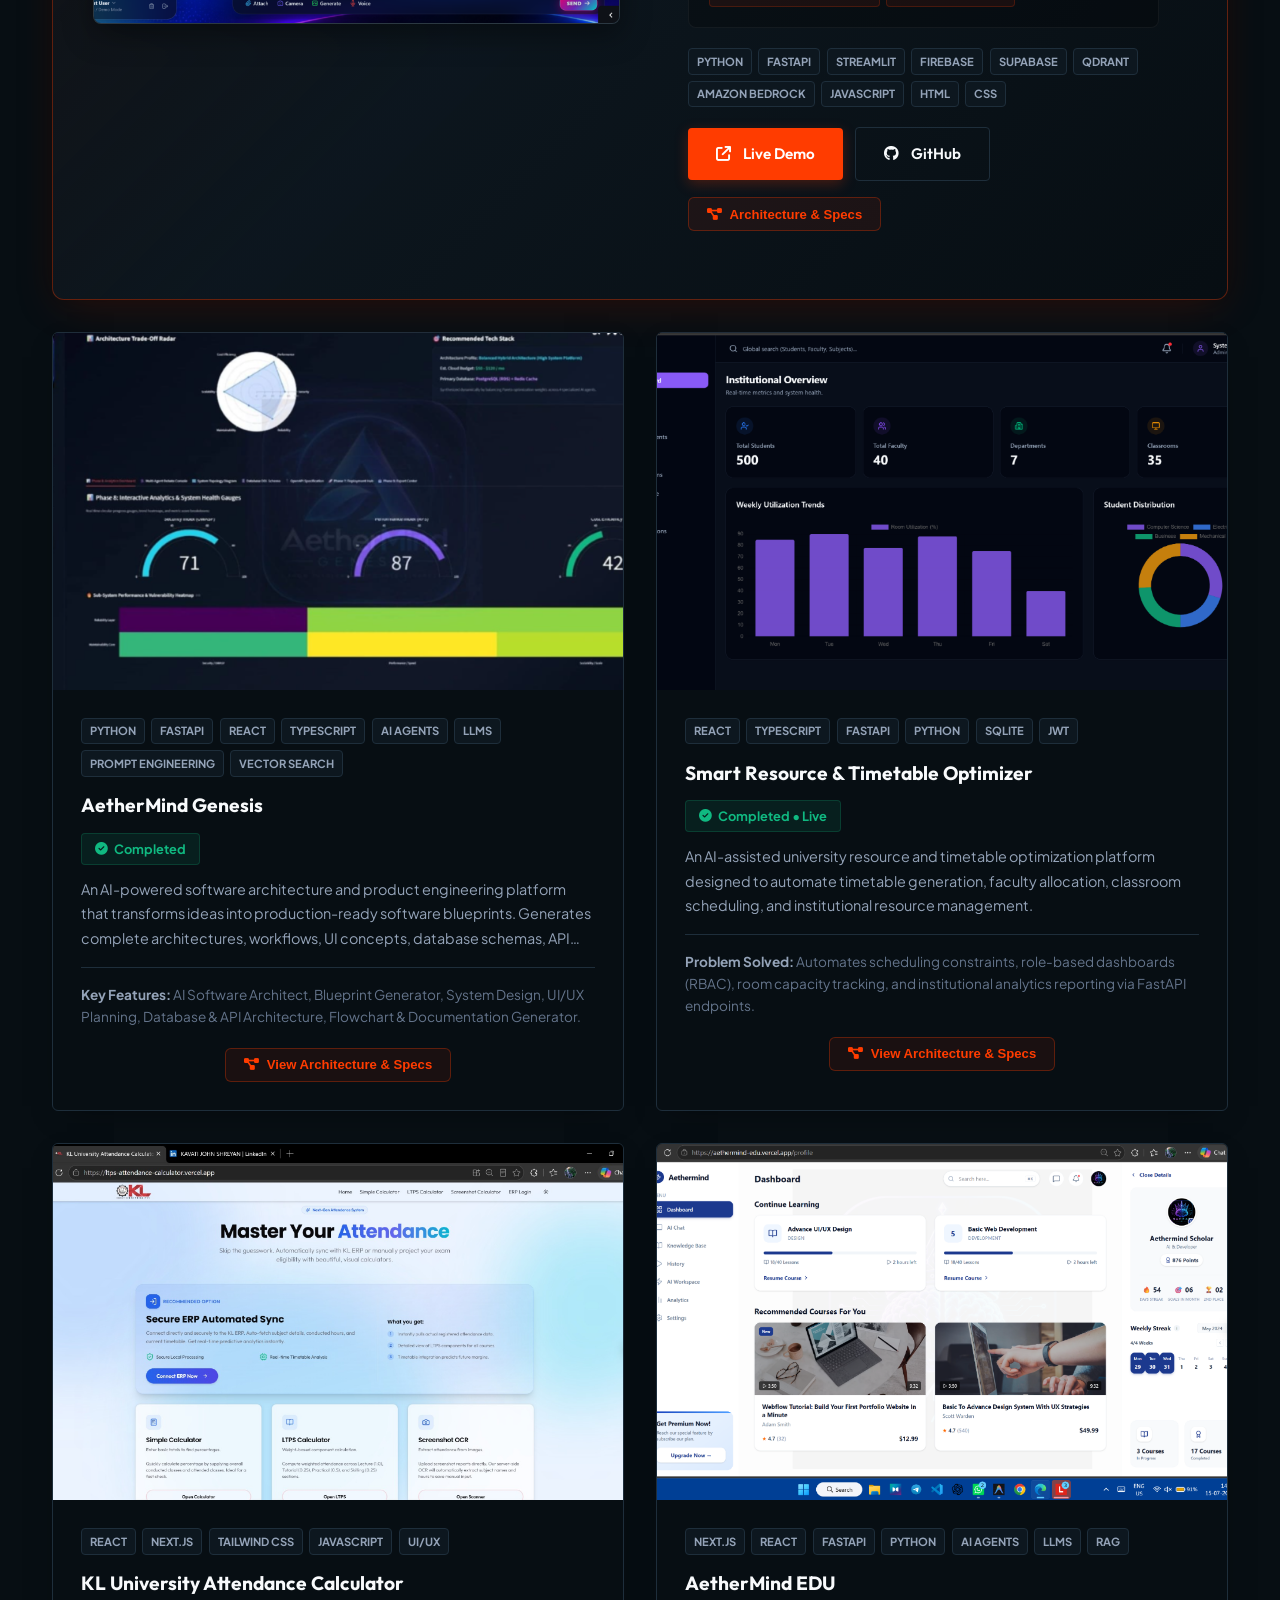
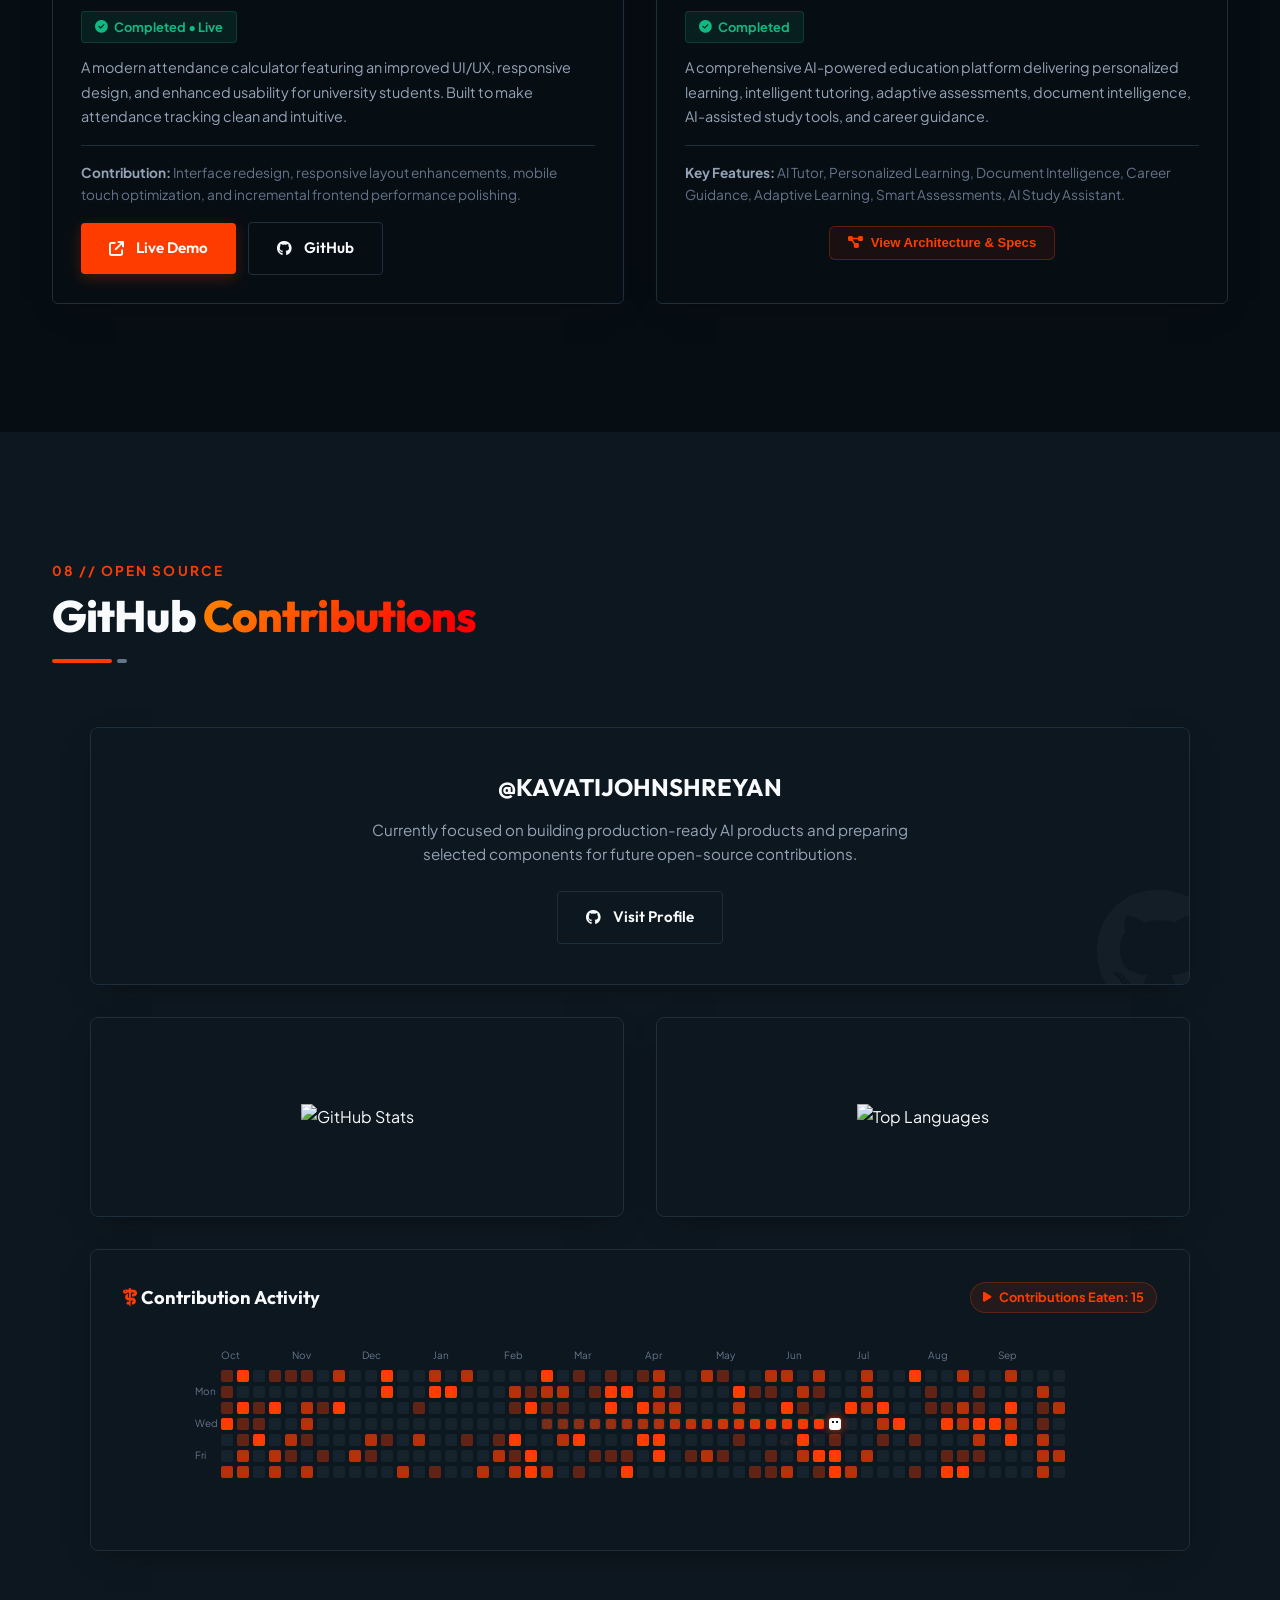
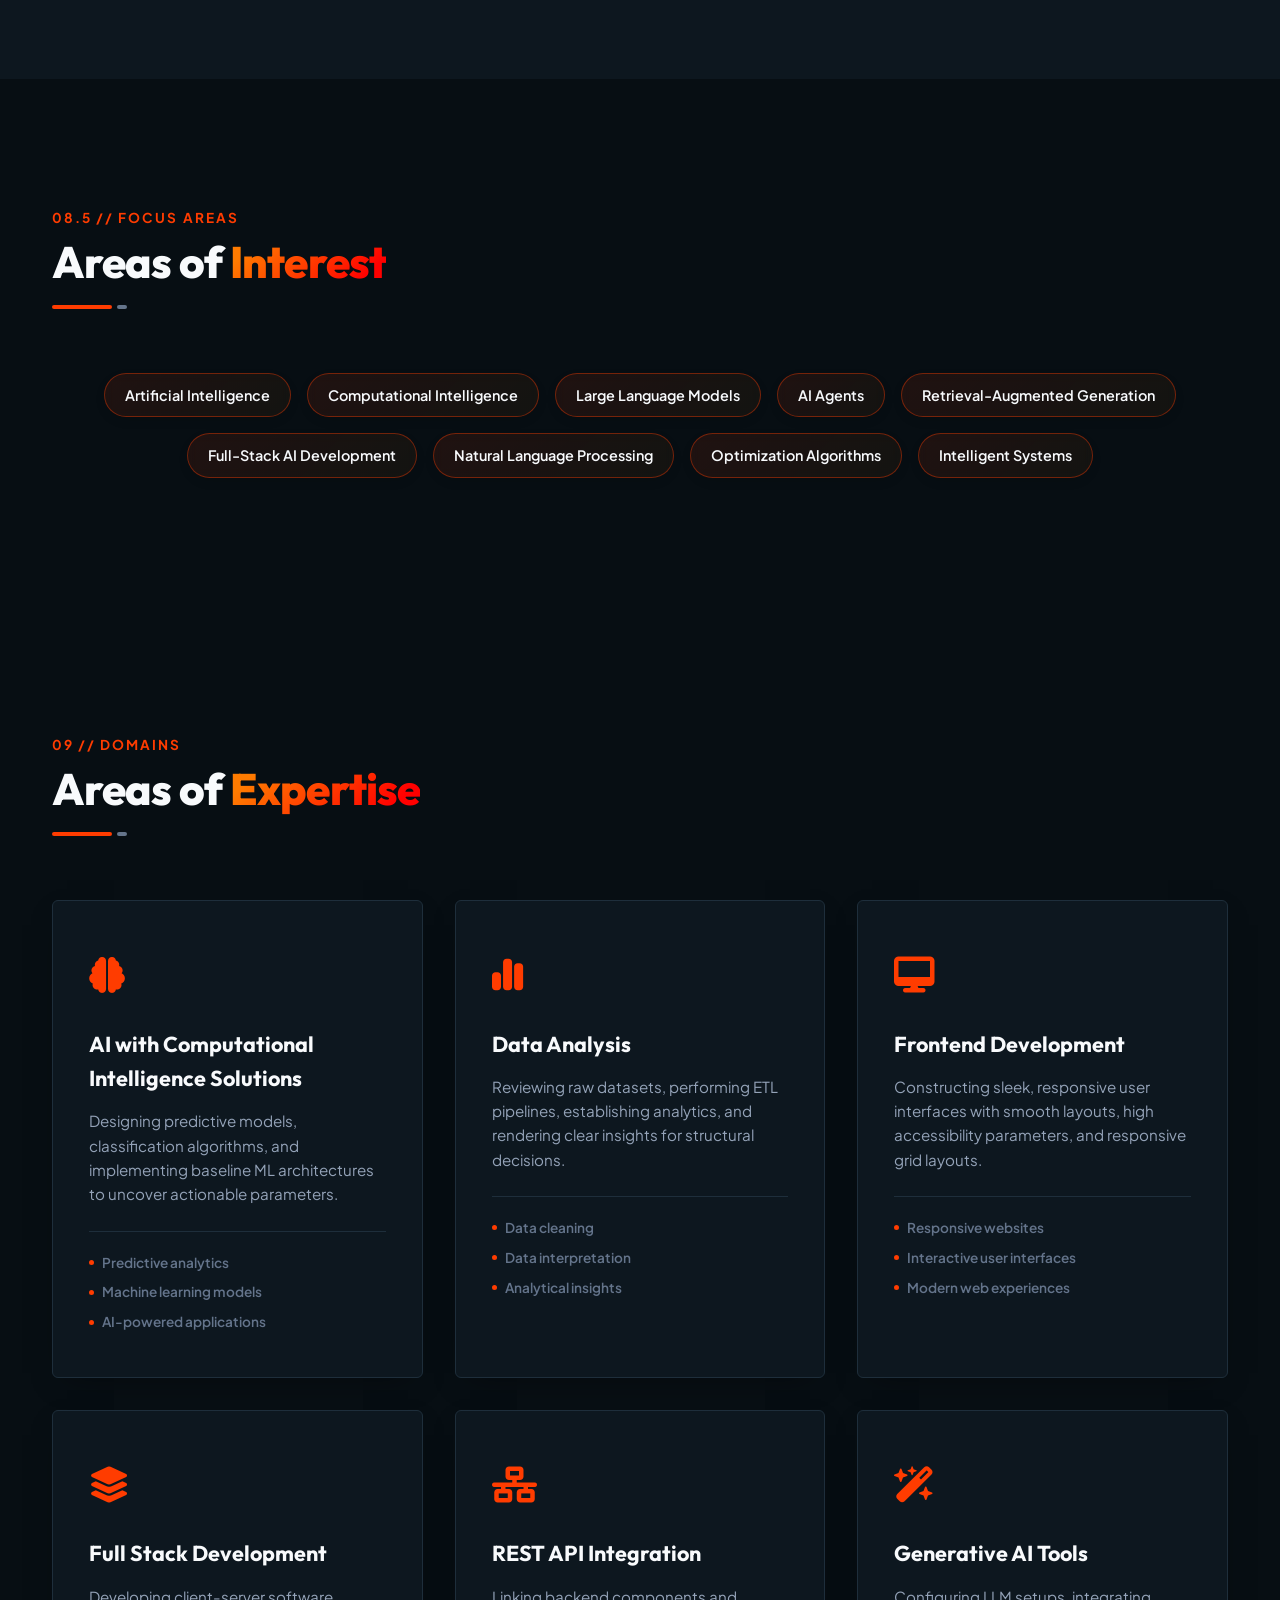
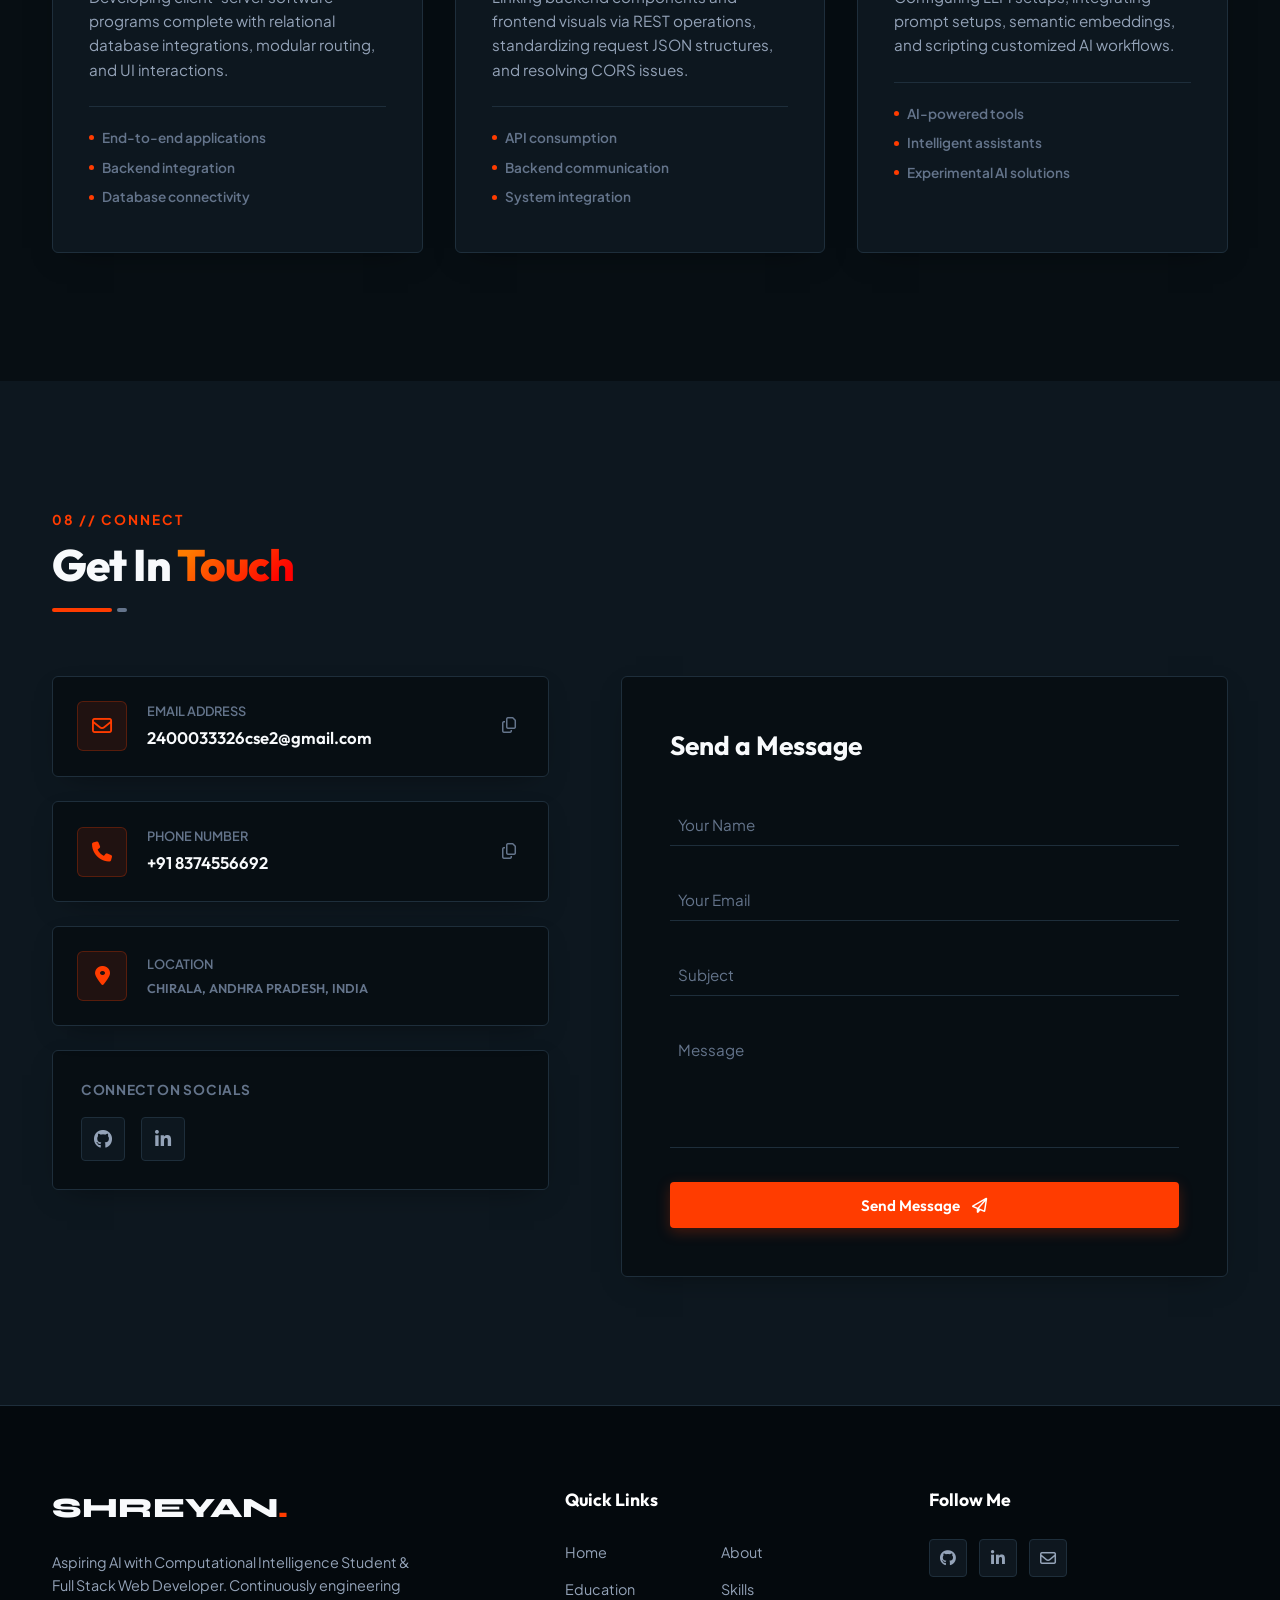
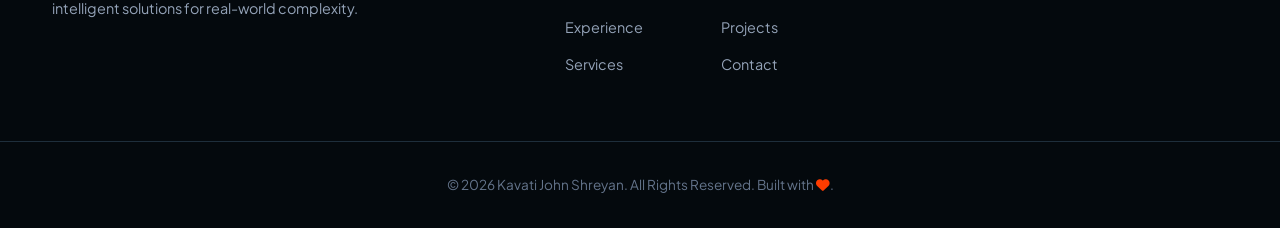
==== commit 88a18481: "fix: remove legacy SAMRAT_AETHERMIND_V2 repo link across portfolio and README" ====
--- a/index.html
+++ b/index.html
@@ -570,7 +570,7 @@
                                 <img src="./assets/project-aethermind.png" alt="AetherMind Multimodal AI Dashboard">
                                 <div class="project-overlay">
                                     <a href="https://aethermind-multi-modal-ai-fwt8jmcqdbbmoahwveobze.streamlit.app/" target="_blank" rel="noopener noreferrer" aria-label="Live Demo"><i class="fa-solid fa-arrow-up-right-from-square"></i></a>
-                                    <a href="https://github.com/KAVATIJOHNSHREYAN/SAMRAT_AETHERMIND_V2" target="_blank" rel="noopener noreferrer" aria-label="View Project on GitHub"><i class="fa-brands fa-github"></i></a>
+                                    <a href="https://github.com/KAVATIJOHNSHREYAN" target="_blank" rel="noopener noreferrer" aria-label="View Project on GitHub"><i class="fa-brands fa-github"></i></a>
                                 </div>
                             </div>
                             <div class="project-info flagship-info">
@@ -617,7 +617,7 @@
 
                                 <div class="project-actions-row">
                                     <a href="https://aethermind-multi-modal-ai-fwt8jmcqdbbmoahwveobze.streamlit.app/" target="_blank" class="btn btn-primary btn-sm"><i class="fa-solid fa-arrow-up-right-from-square"></i> Live Demo</a>
-                                    <a href="https://github.com/KAVATIJOHNSHREYAN/SAMRAT_AETHERMIND_V2" target="_blank" class="btn btn-secondary btn-sm"><i class="fa-brands fa-github"></i> GitHub</a>
+                                    <a href="https://github.com/KAVATIJOHNSHREYAN" target="_blank" class="btn btn-secondary btn-sm"><i class="fa-brands fa-github"></i> GitHub</a>
                                     <button class="btn-arch-modal" data-project="aethermind"><i class="fa-solid fa-diagram-project"></i> Architecture & Specs</button>
                                 </div>
                             </div>
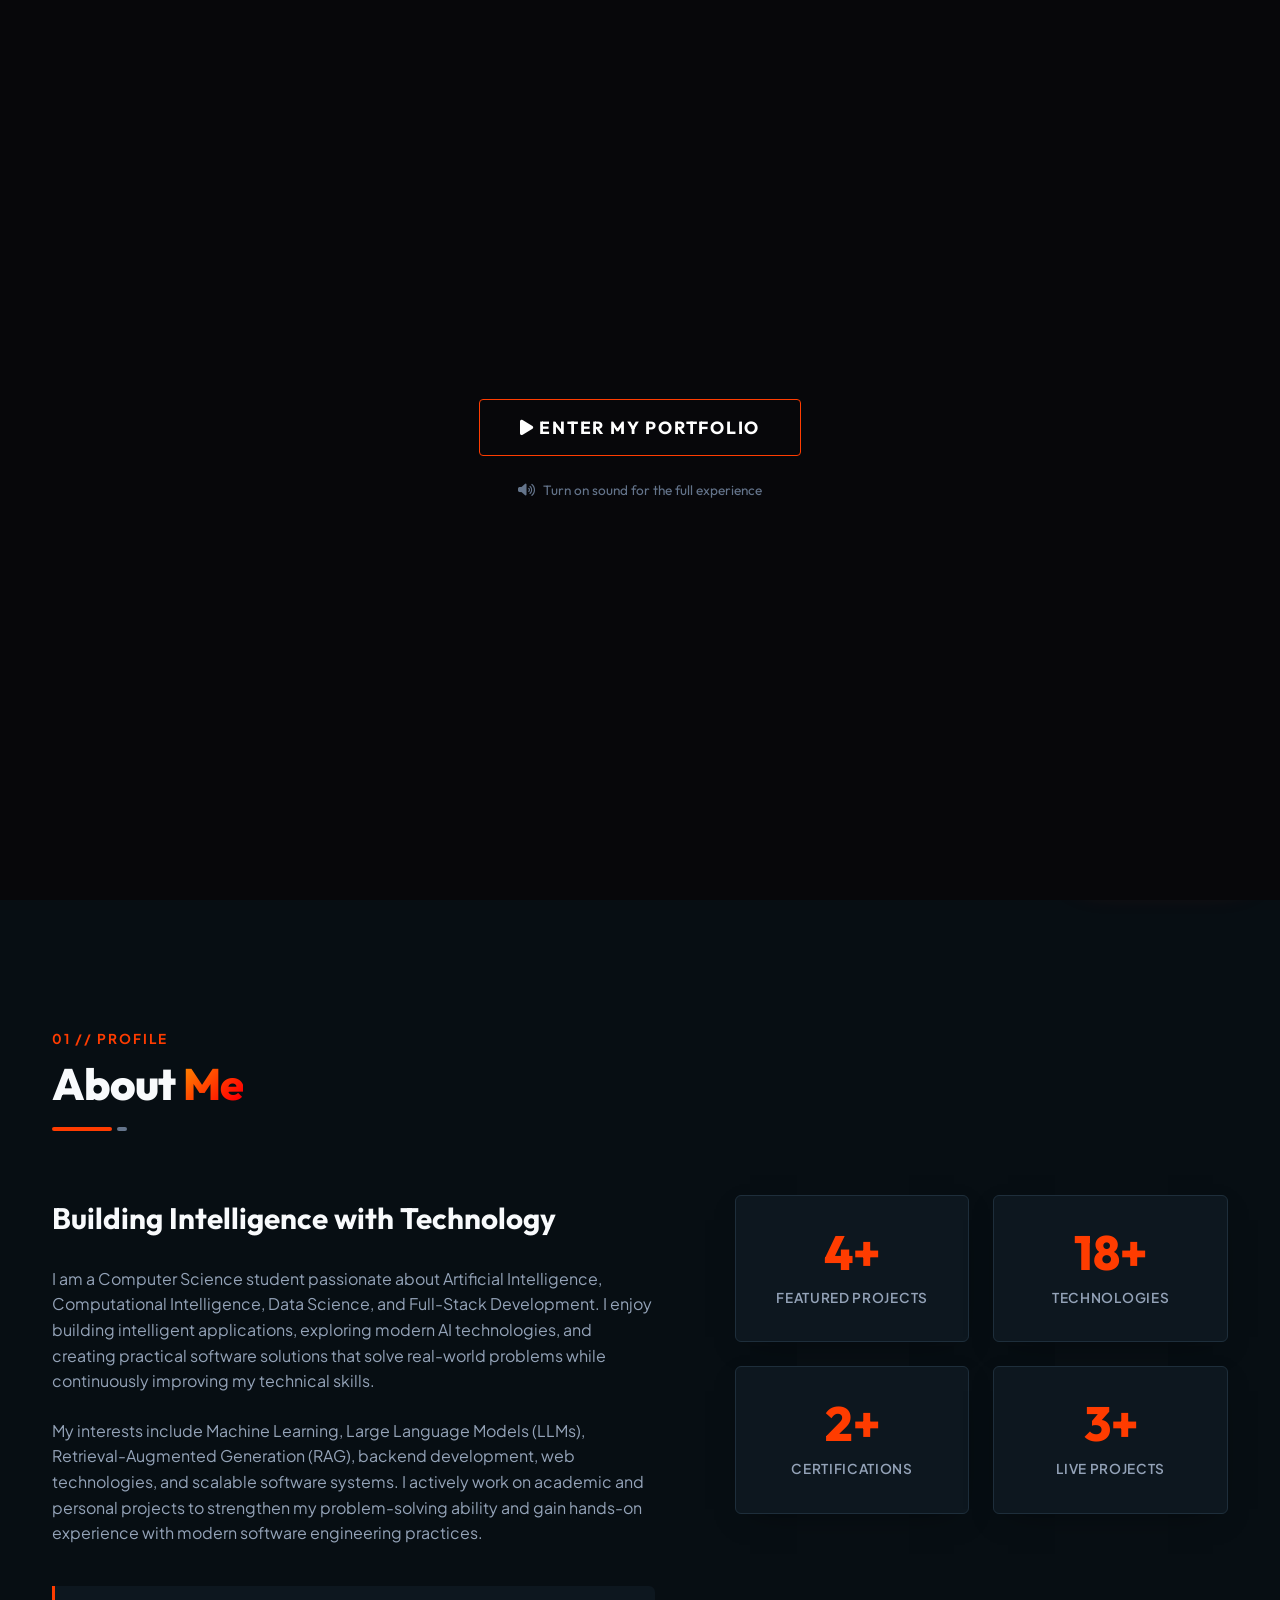
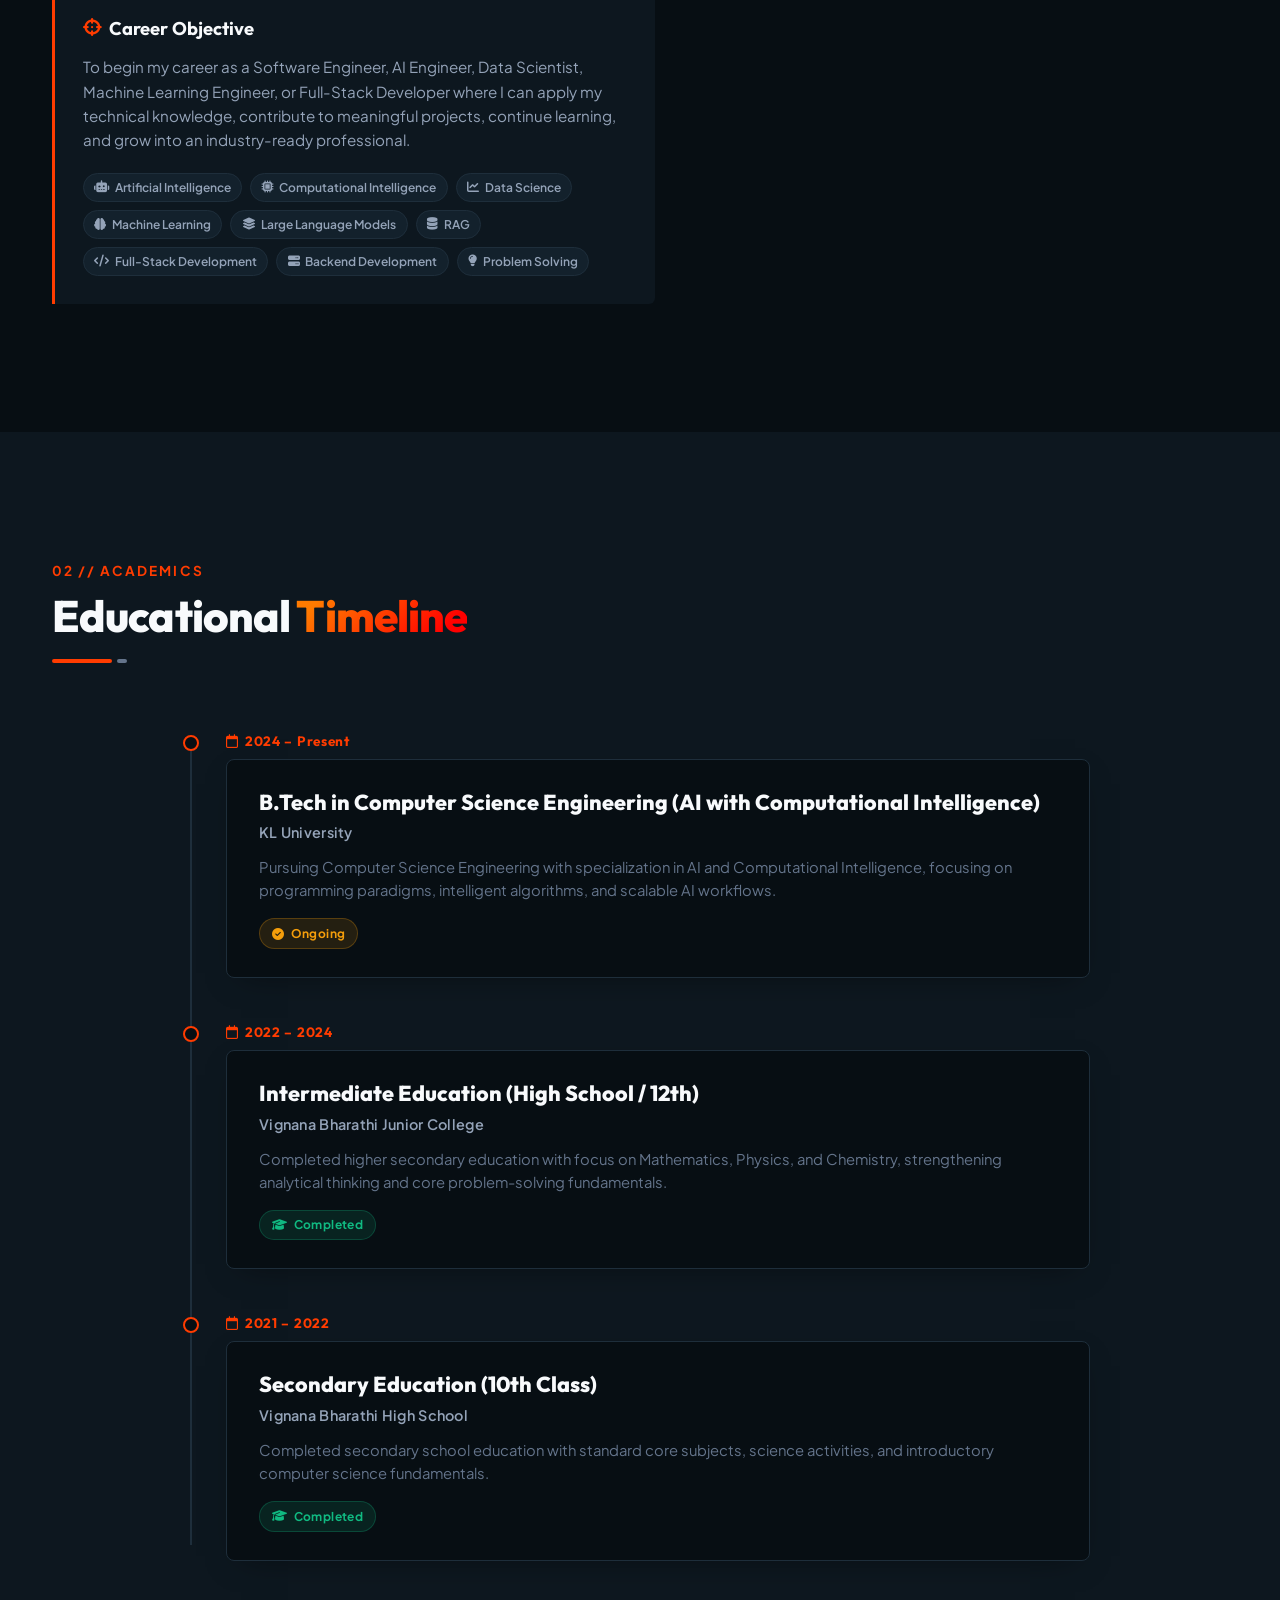
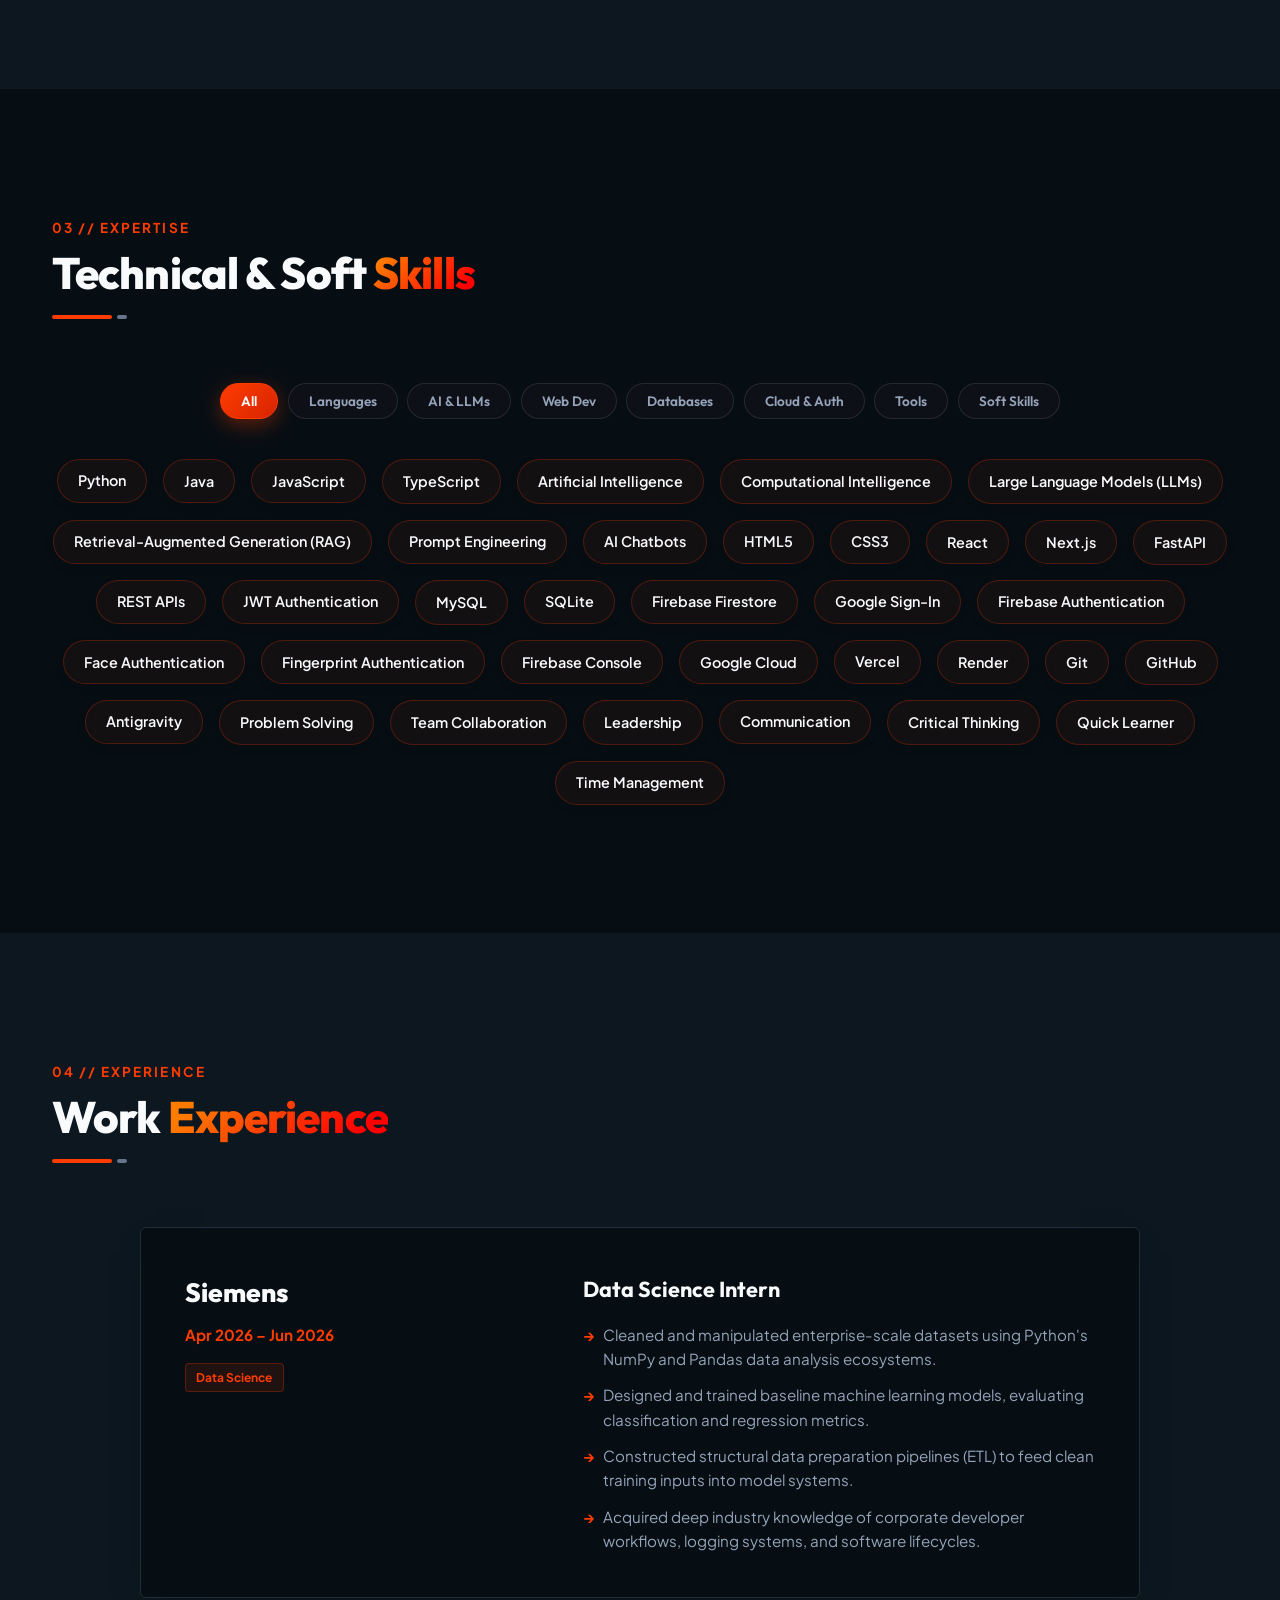
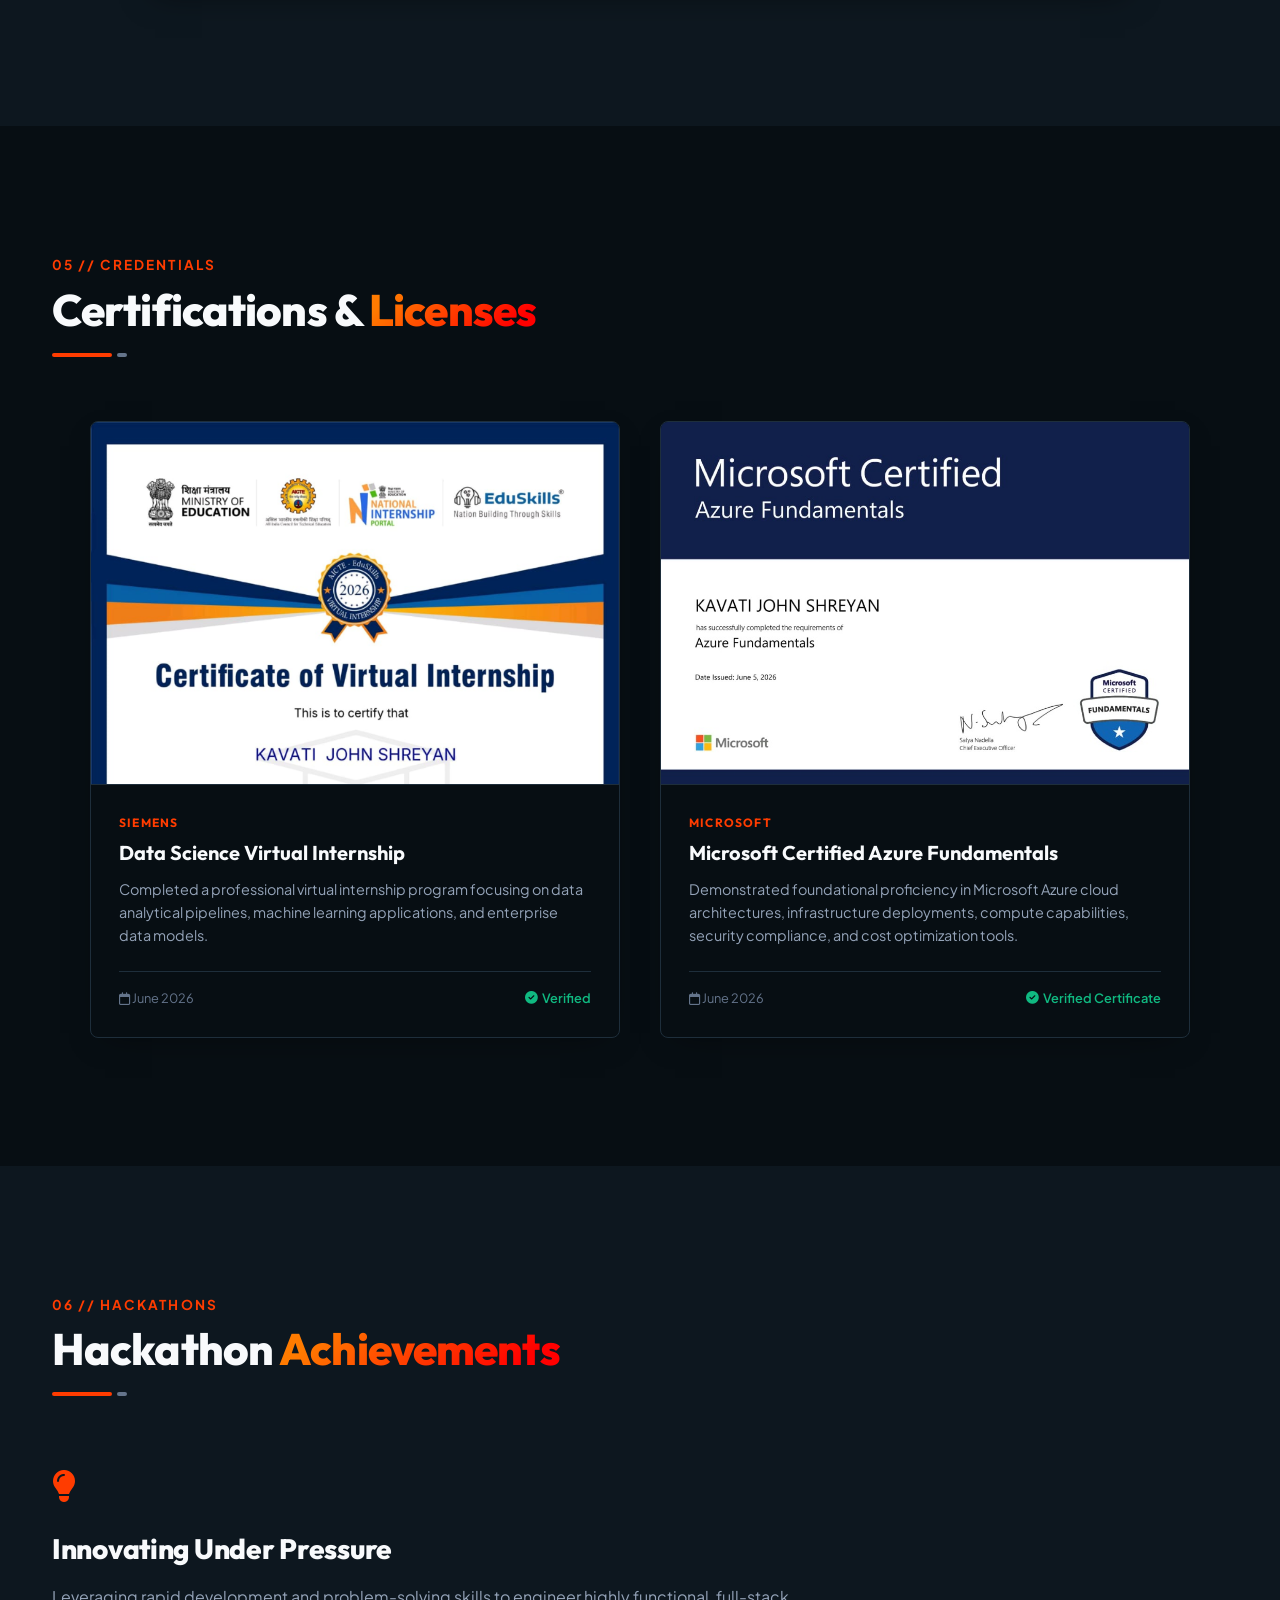
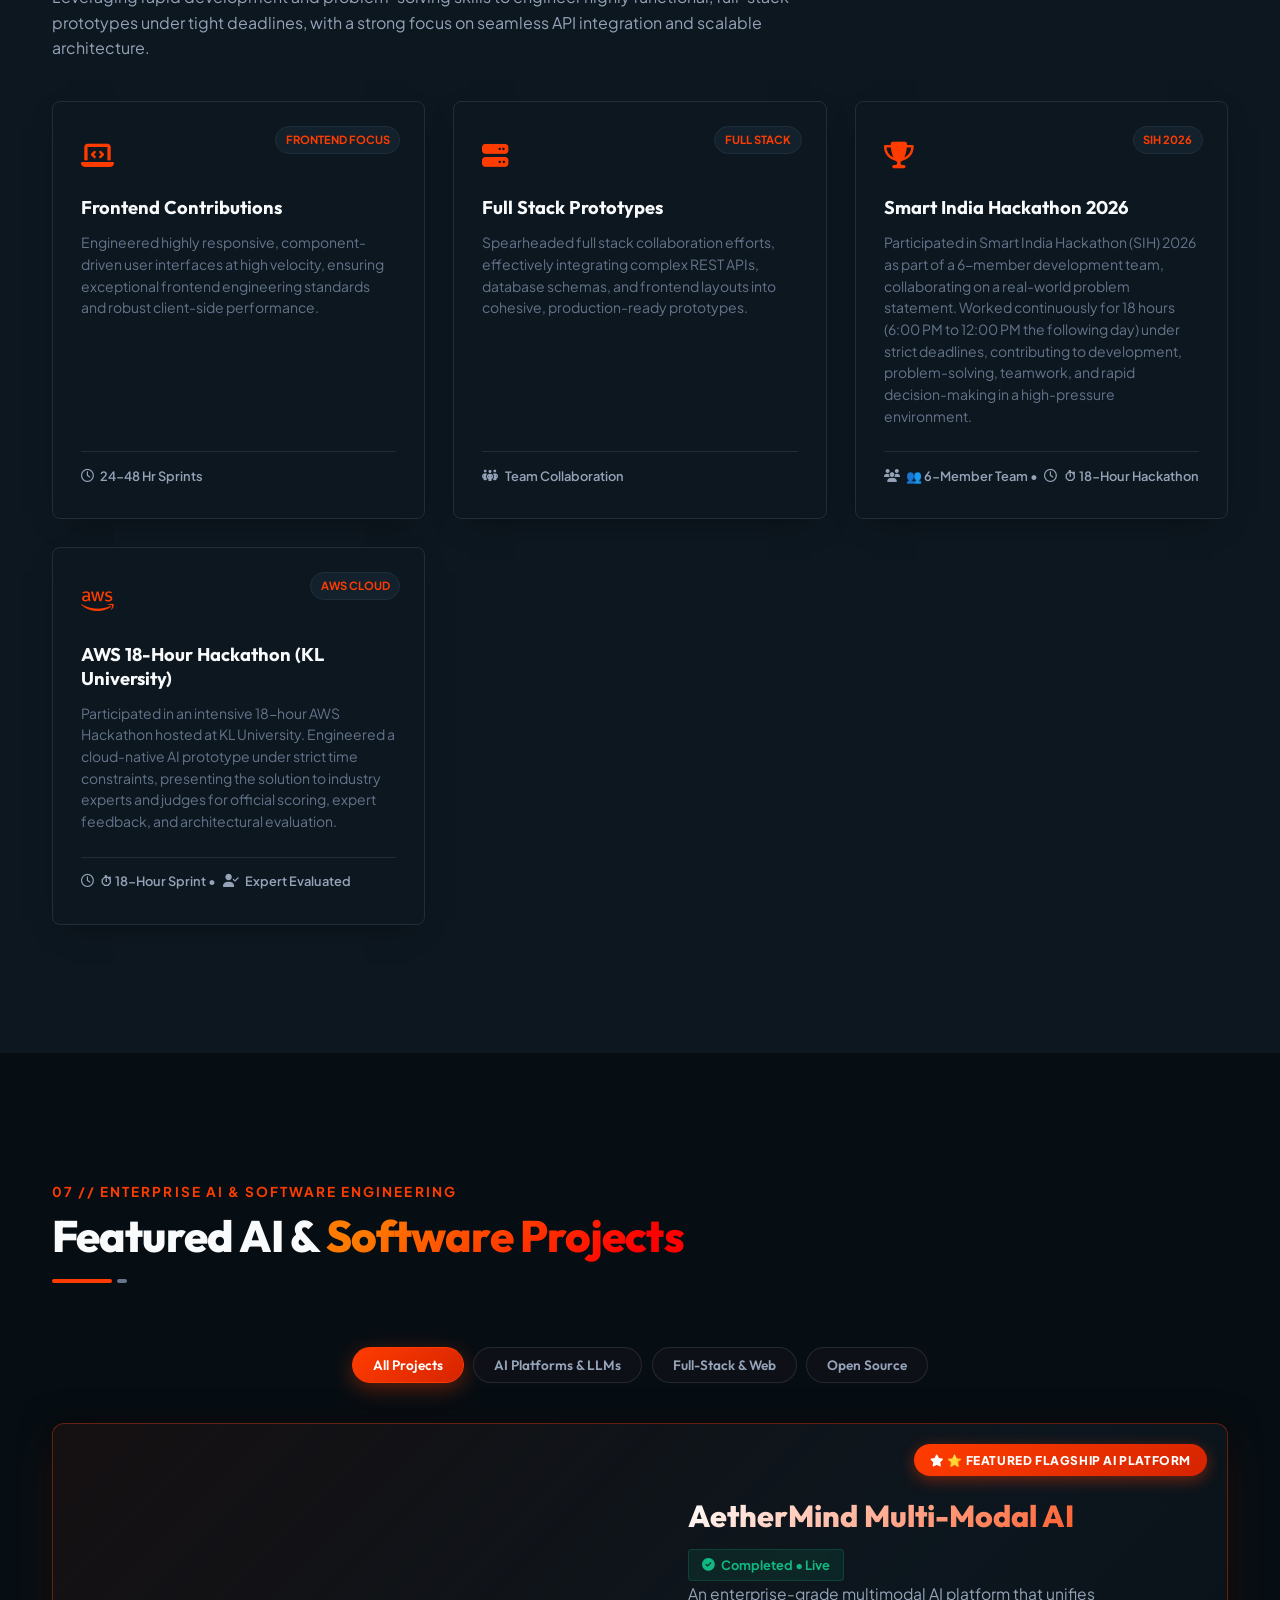
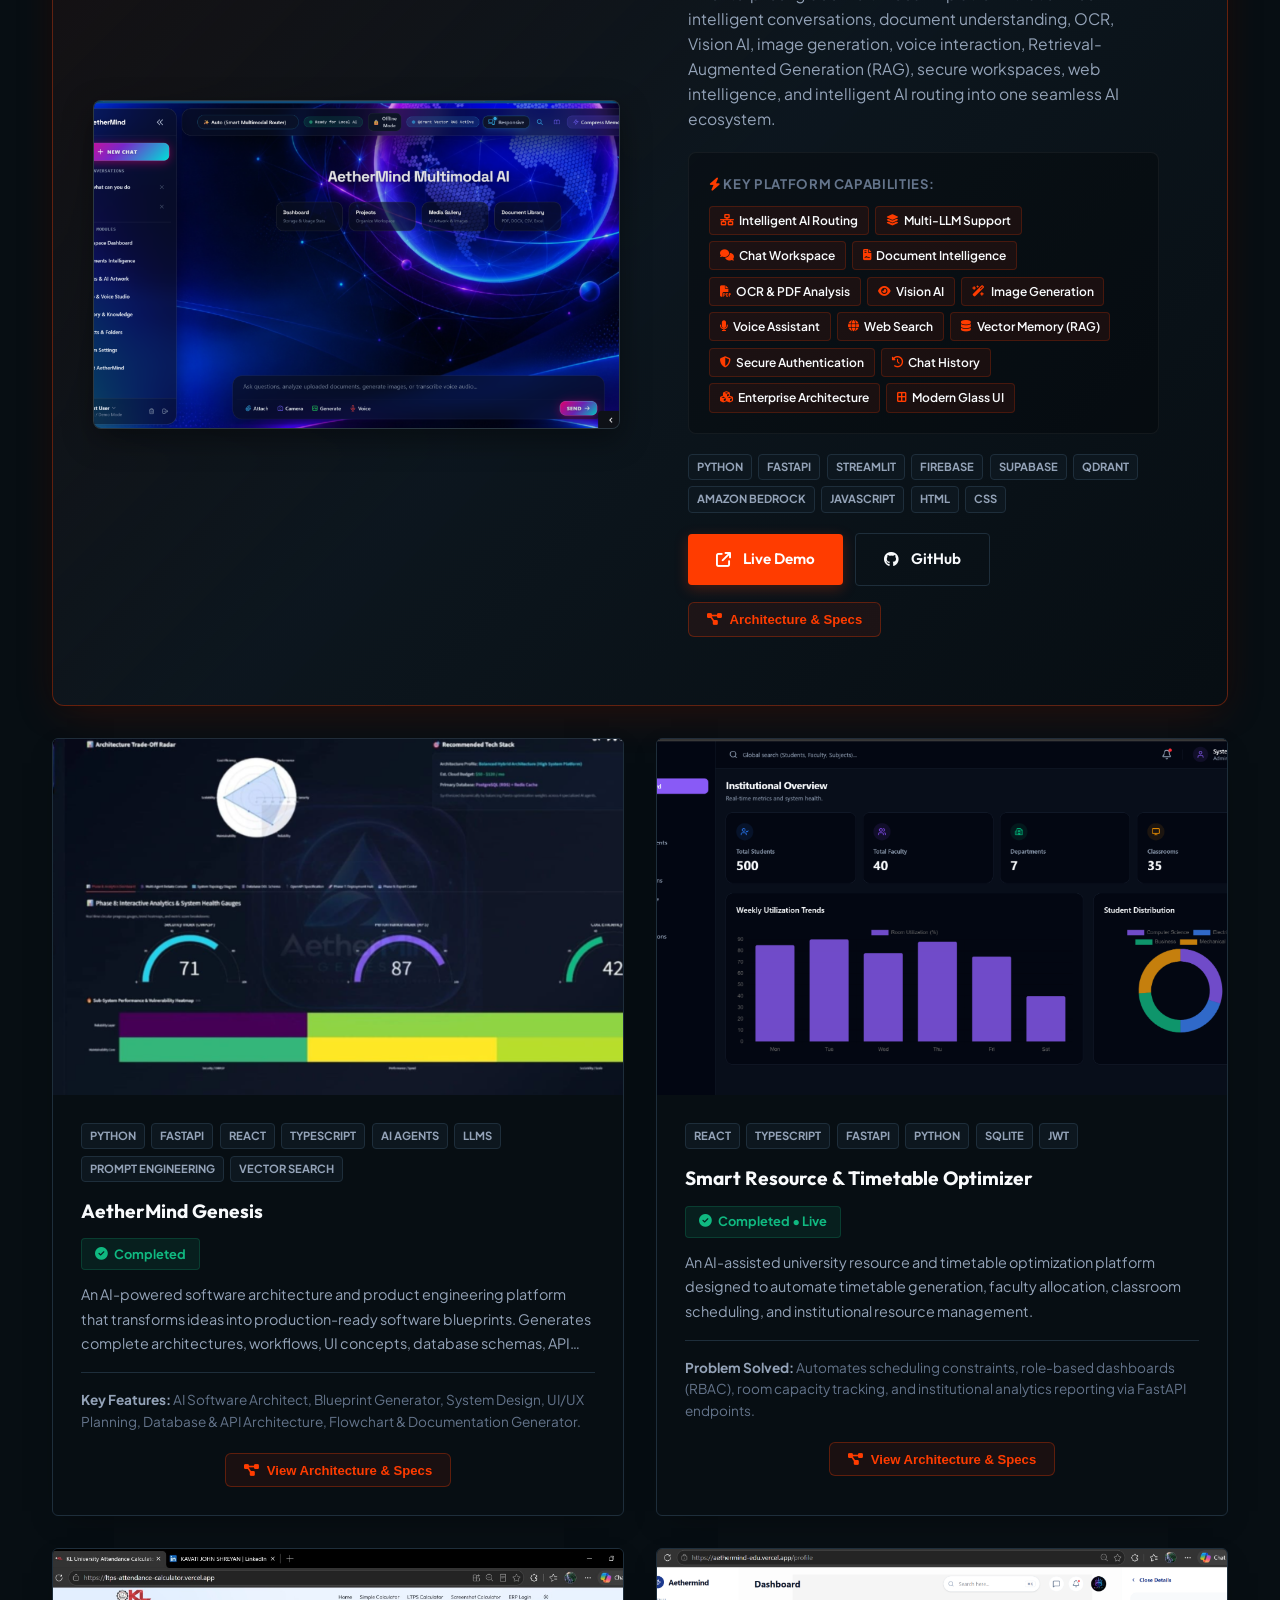
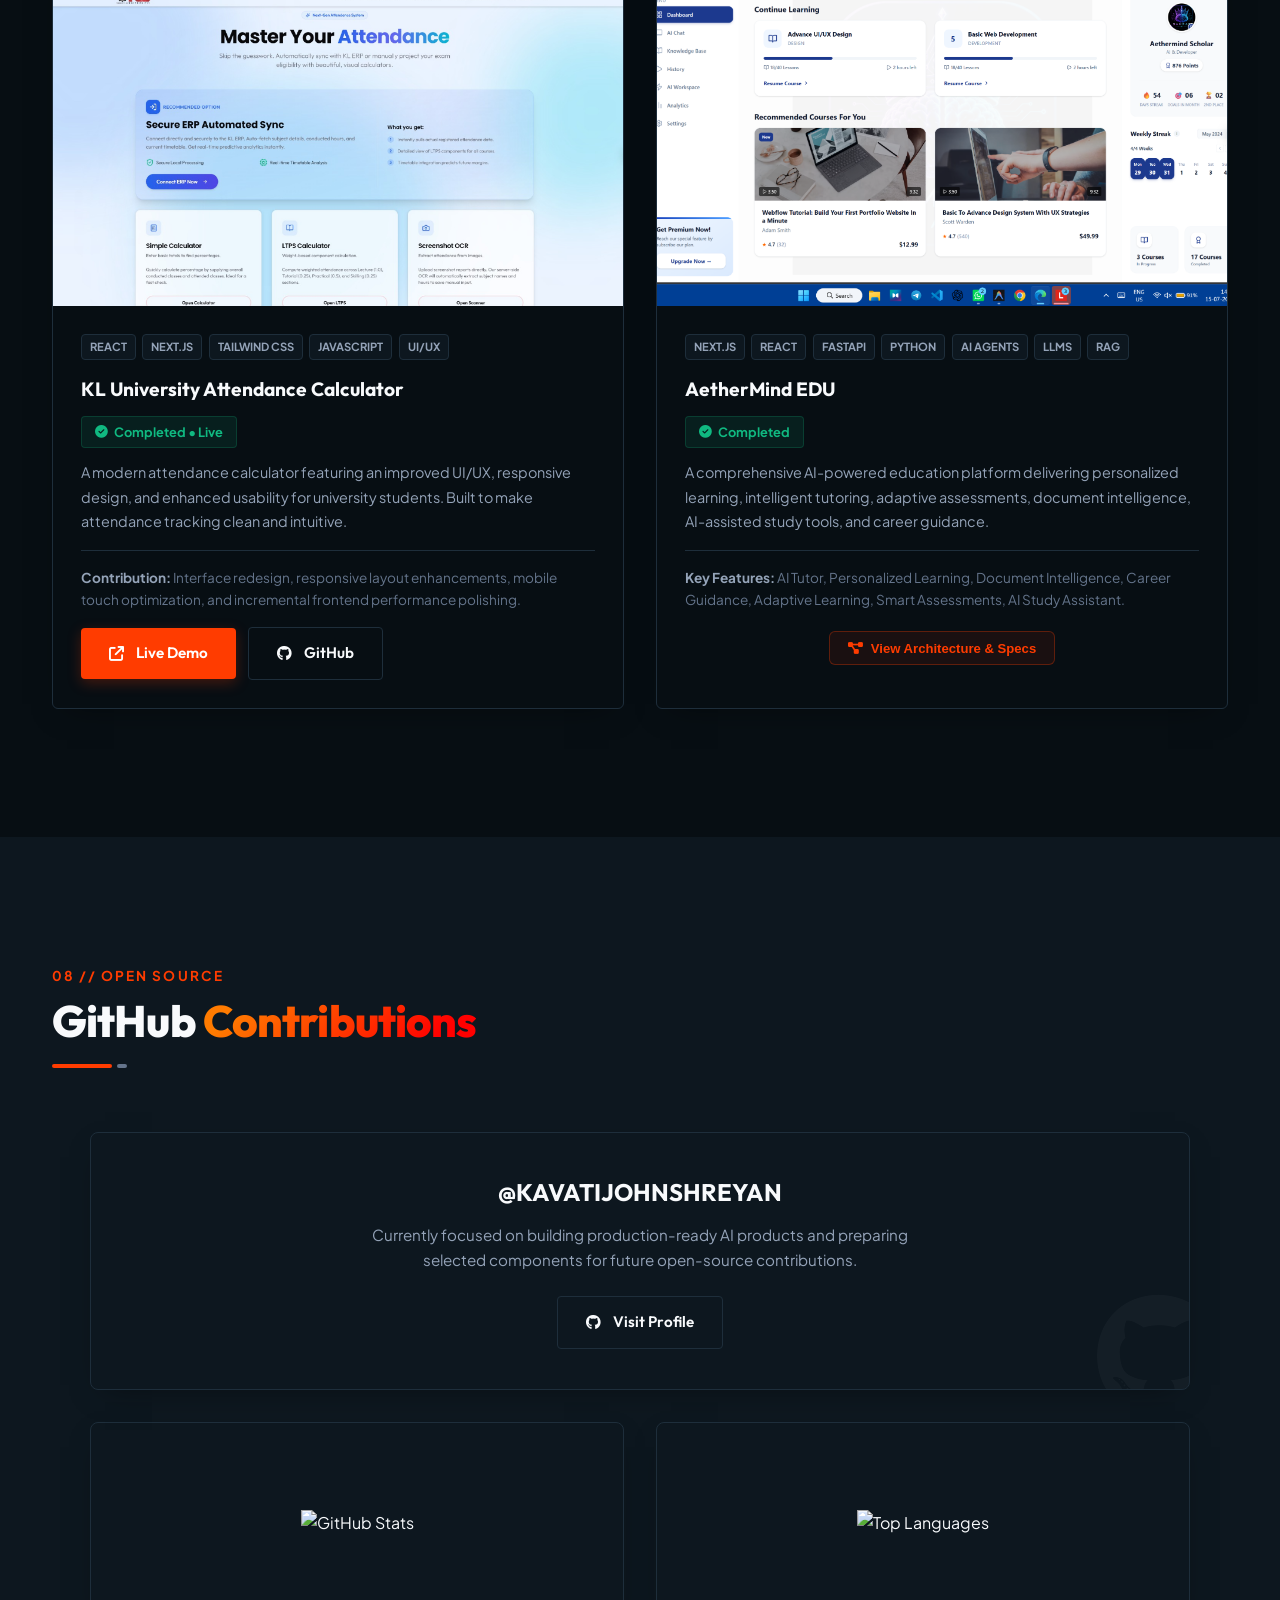
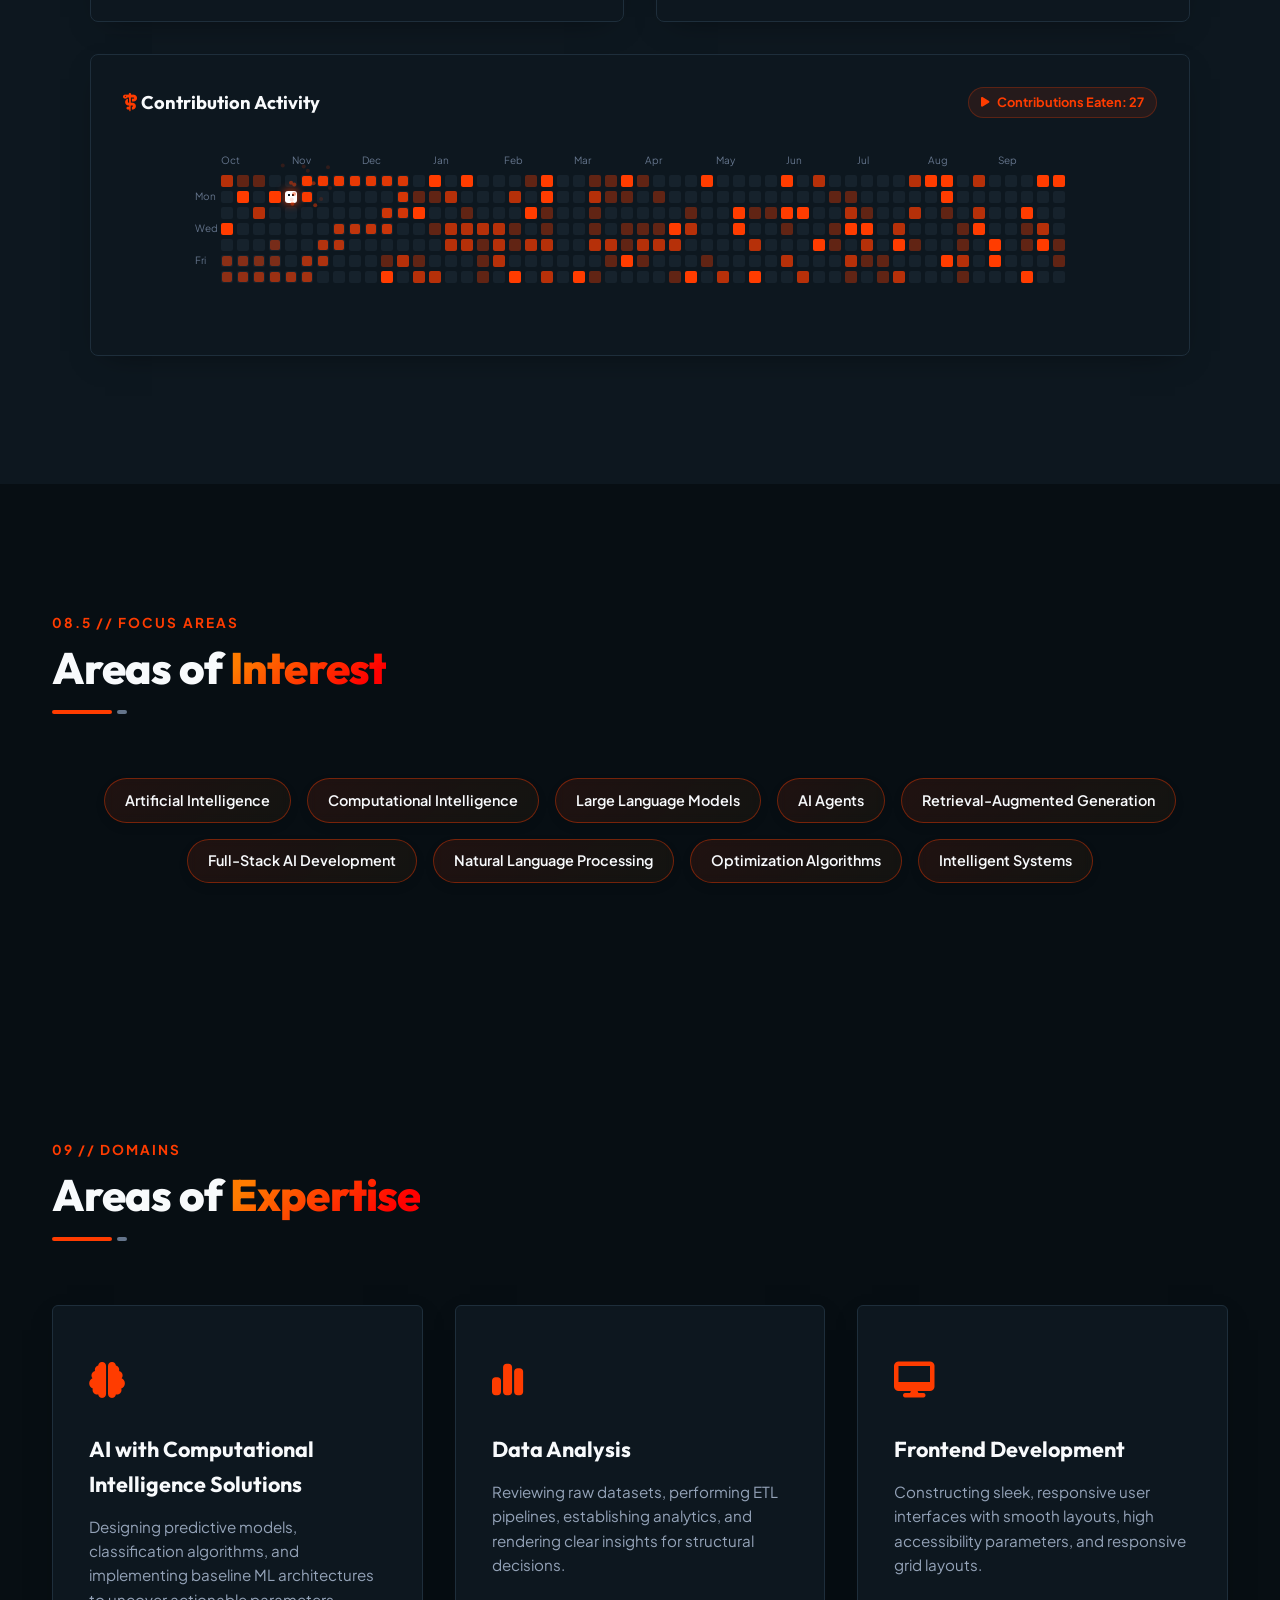
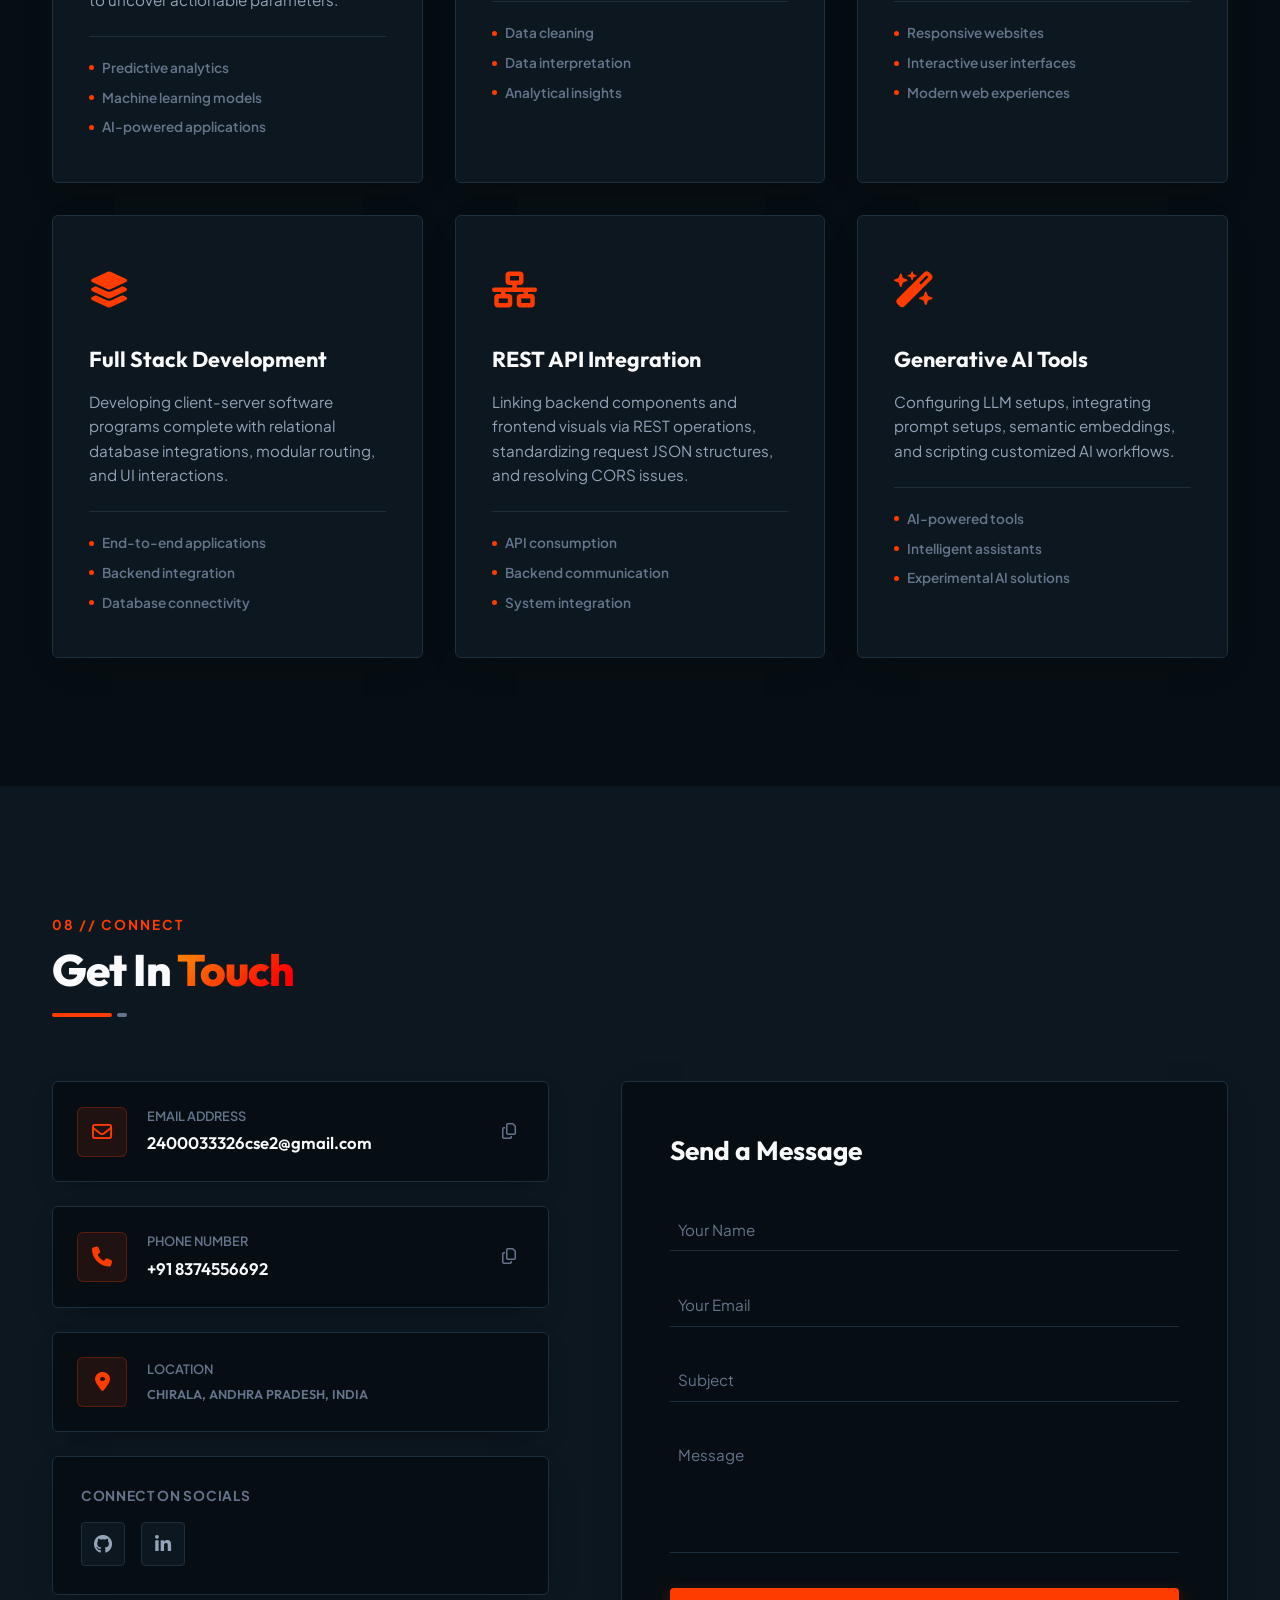
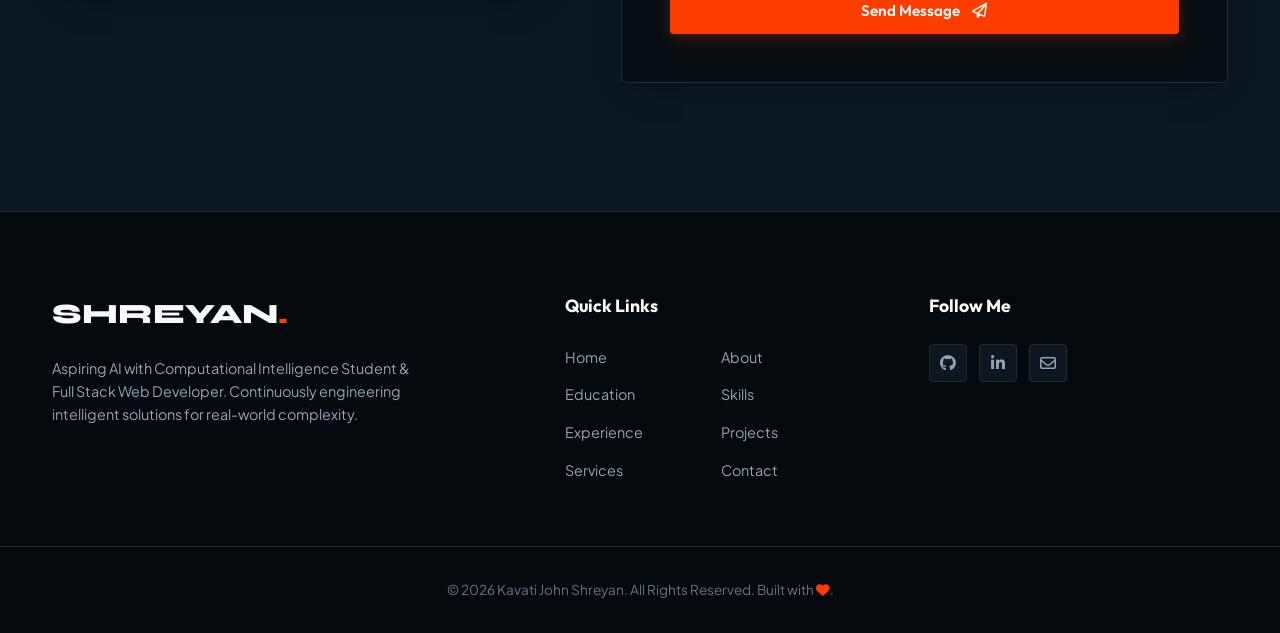
==== commit a475d08e: "feat: add AWS 18-Hour Hackathon (KL University) achievement with expert evaluation and scoring acros" ====
--- a/index.html
+++ b/index.html
@@ -539,6 +539,15 @@
                             <p>Participated in Smart India Hackathon (SIH) 2026 as part of a 6-member development team, collaborating on a real-world problem statement. Worked continuously for 18 hours (6:00 PM to 12:00 PM the following day) under strict deadlines, contributing to development, problem-solving, teamwork, and rapid decision-making in a high-pressure environment.</p>
                             <span class="h-stat"><i class="fa-solid fa-users"></i> 👥 6-Member Team • <i class="fa-regular fa-clock"></i> ⏱ 18-Hour Hackathon</span>
                         </div>
+
+                        <!-- Hackathon Card 4: AWS 18-Hour Hackathon (KL University) -->
+                        <div class="hackathon-card">
+                            <div class="h-badge">AWS Cloud</div>
+                            <div class="h-icon"><i class="fa-brands fa-aws"></i></div>
+                            <h4>AWS 18-Hour Hackathon (KL University)</h4>
+                            <p>Participated in an intensive 18-hour AWS Hackathon hosted at KL University. Engineered a cloud-native AI prototype under strict time constraints, presenting the solution to industry experts and judges for official scoring, expert feedback, and architectural evaluation.</p>
+                            <span class="h-stat"><i class="fa-regular fa-clock"></i> ⏱ 18-Hour Sprint • <i class="fa-solid fa-user-check"></i> Expert Evaluated</span>
+                        </div>
                     </div>
                 </div>
             </div>
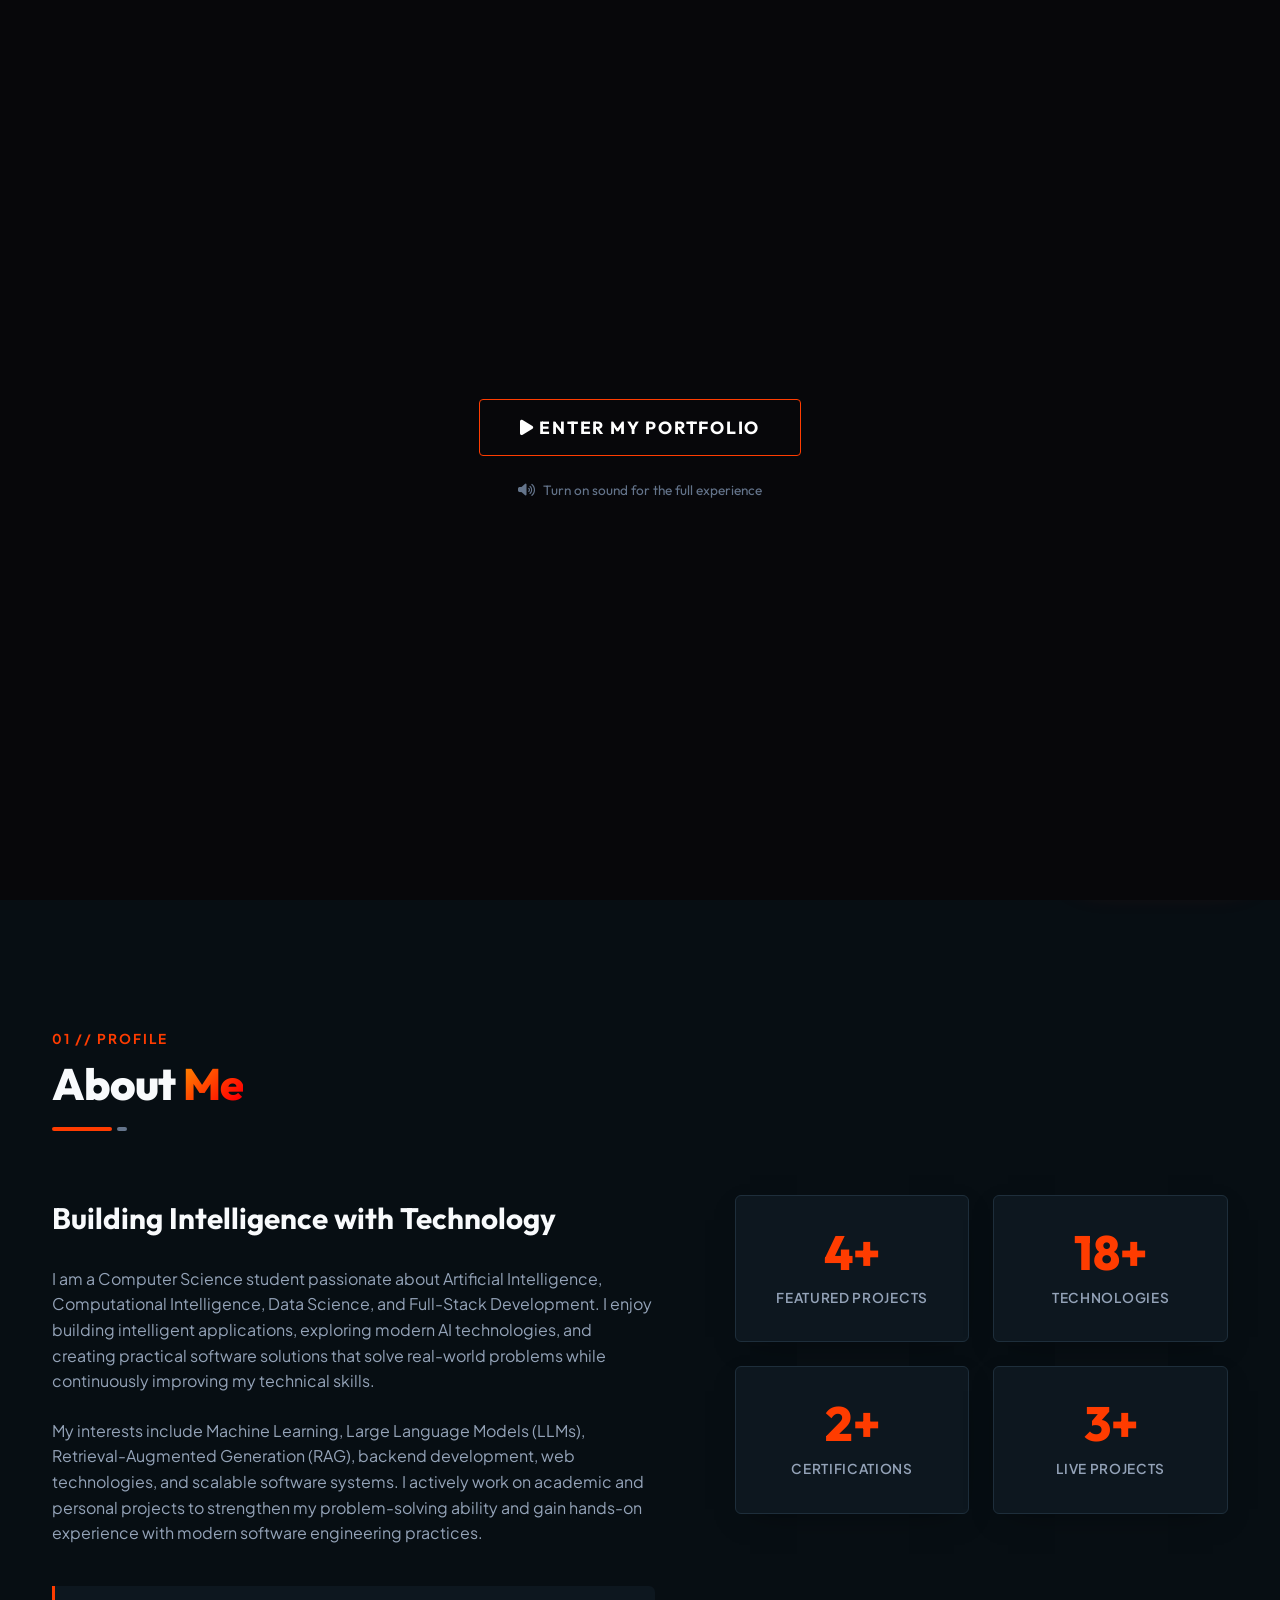
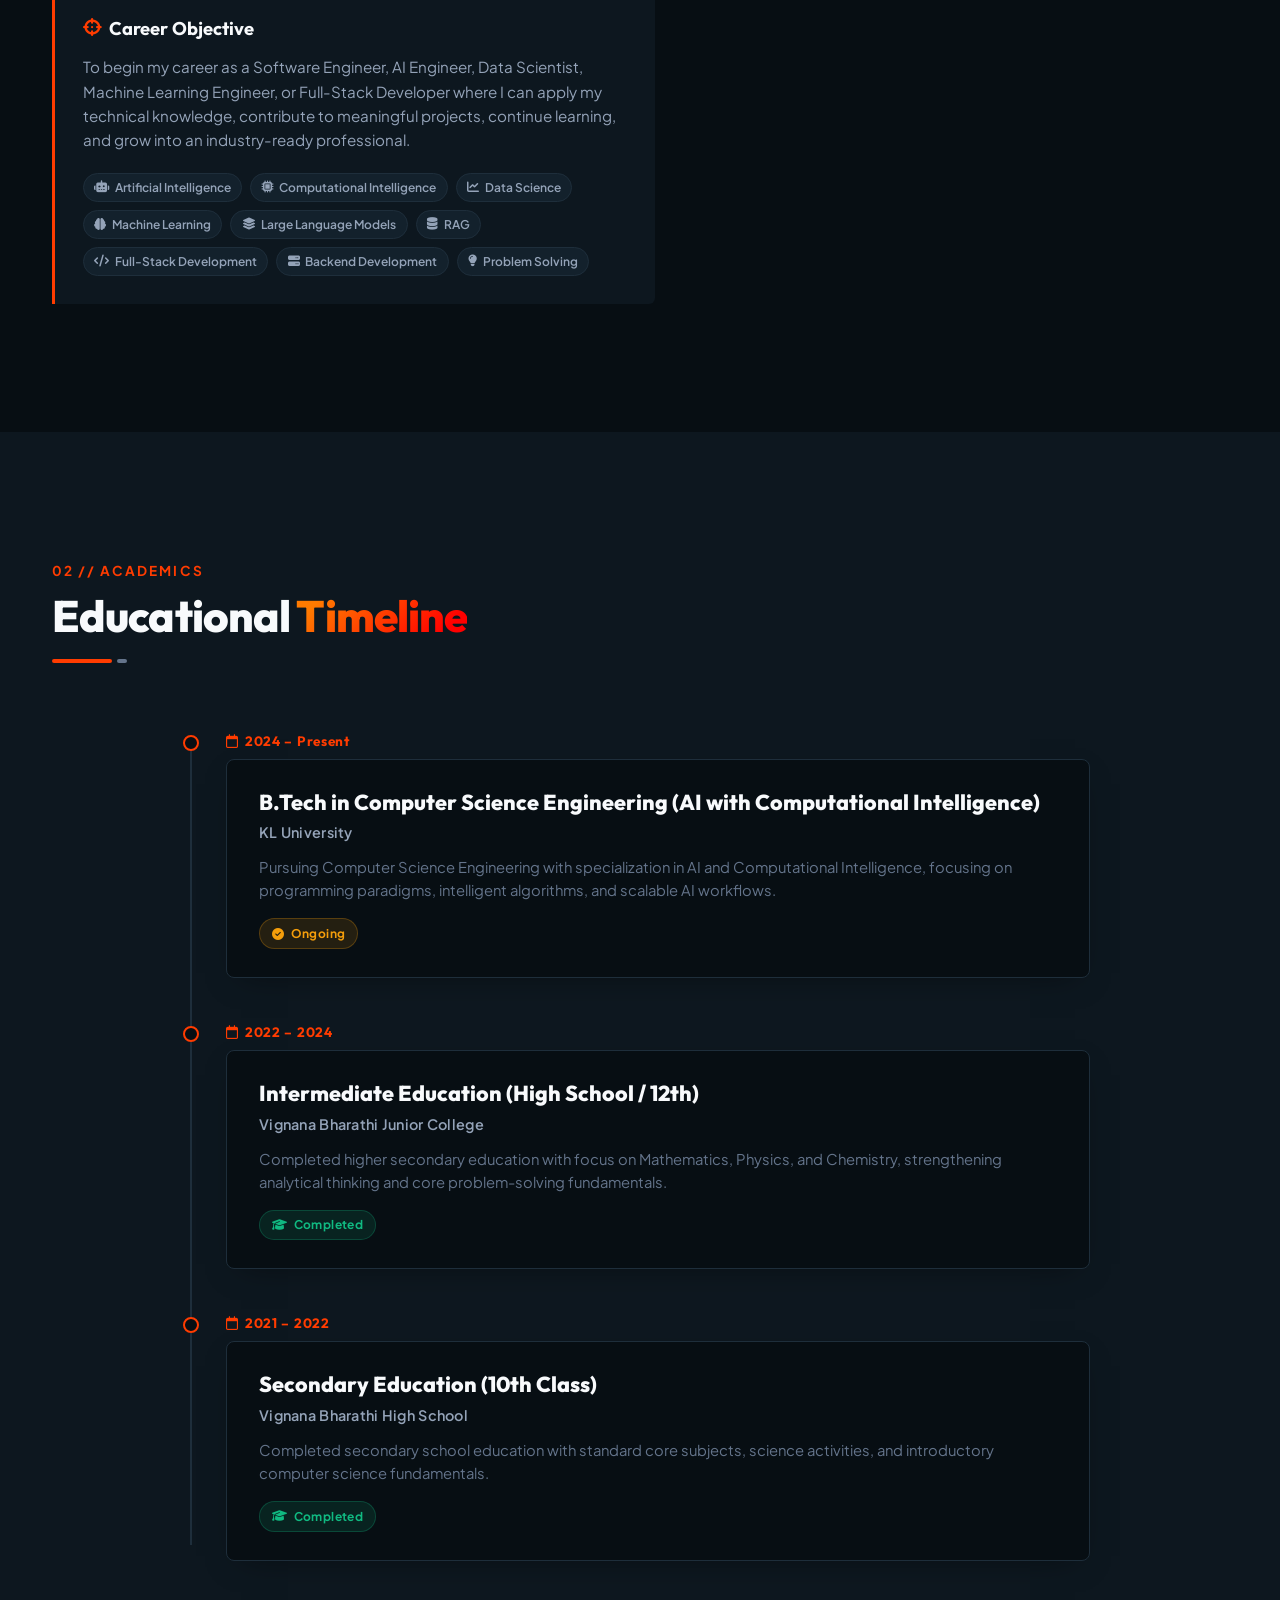
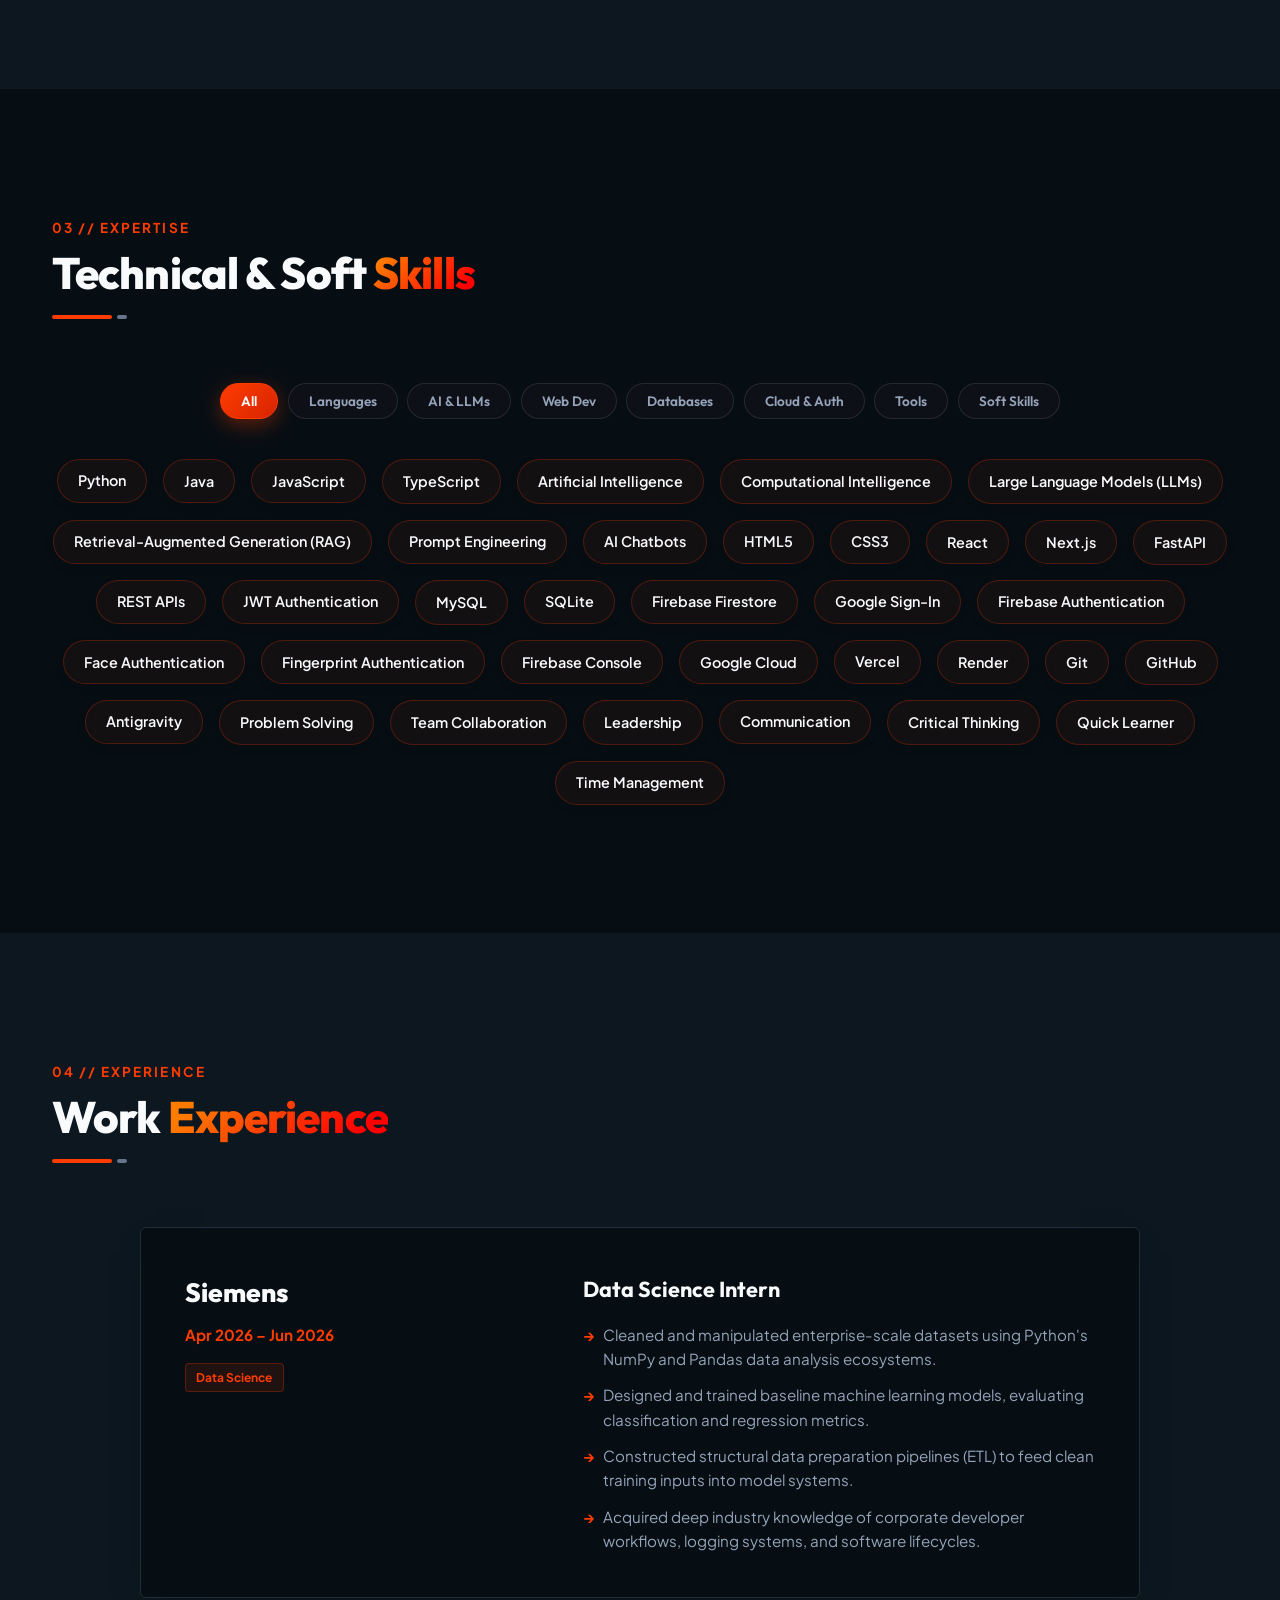
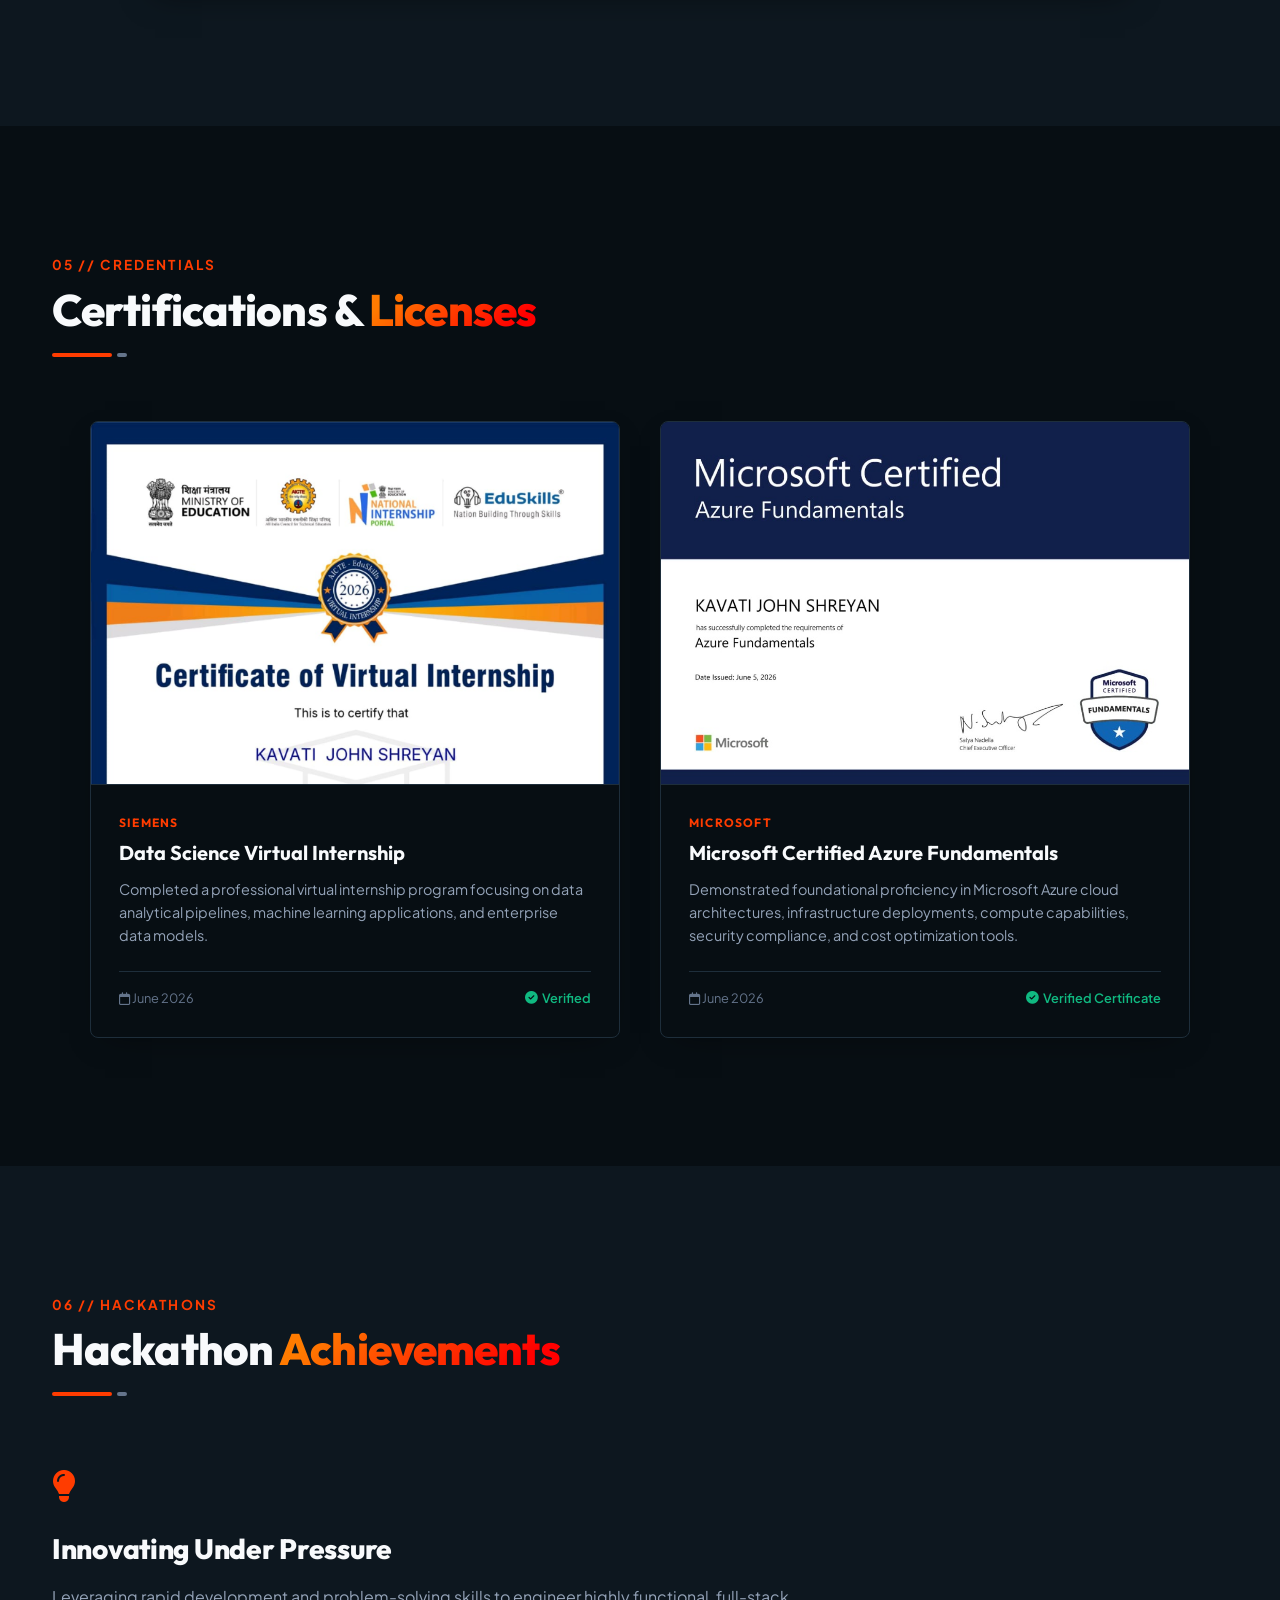
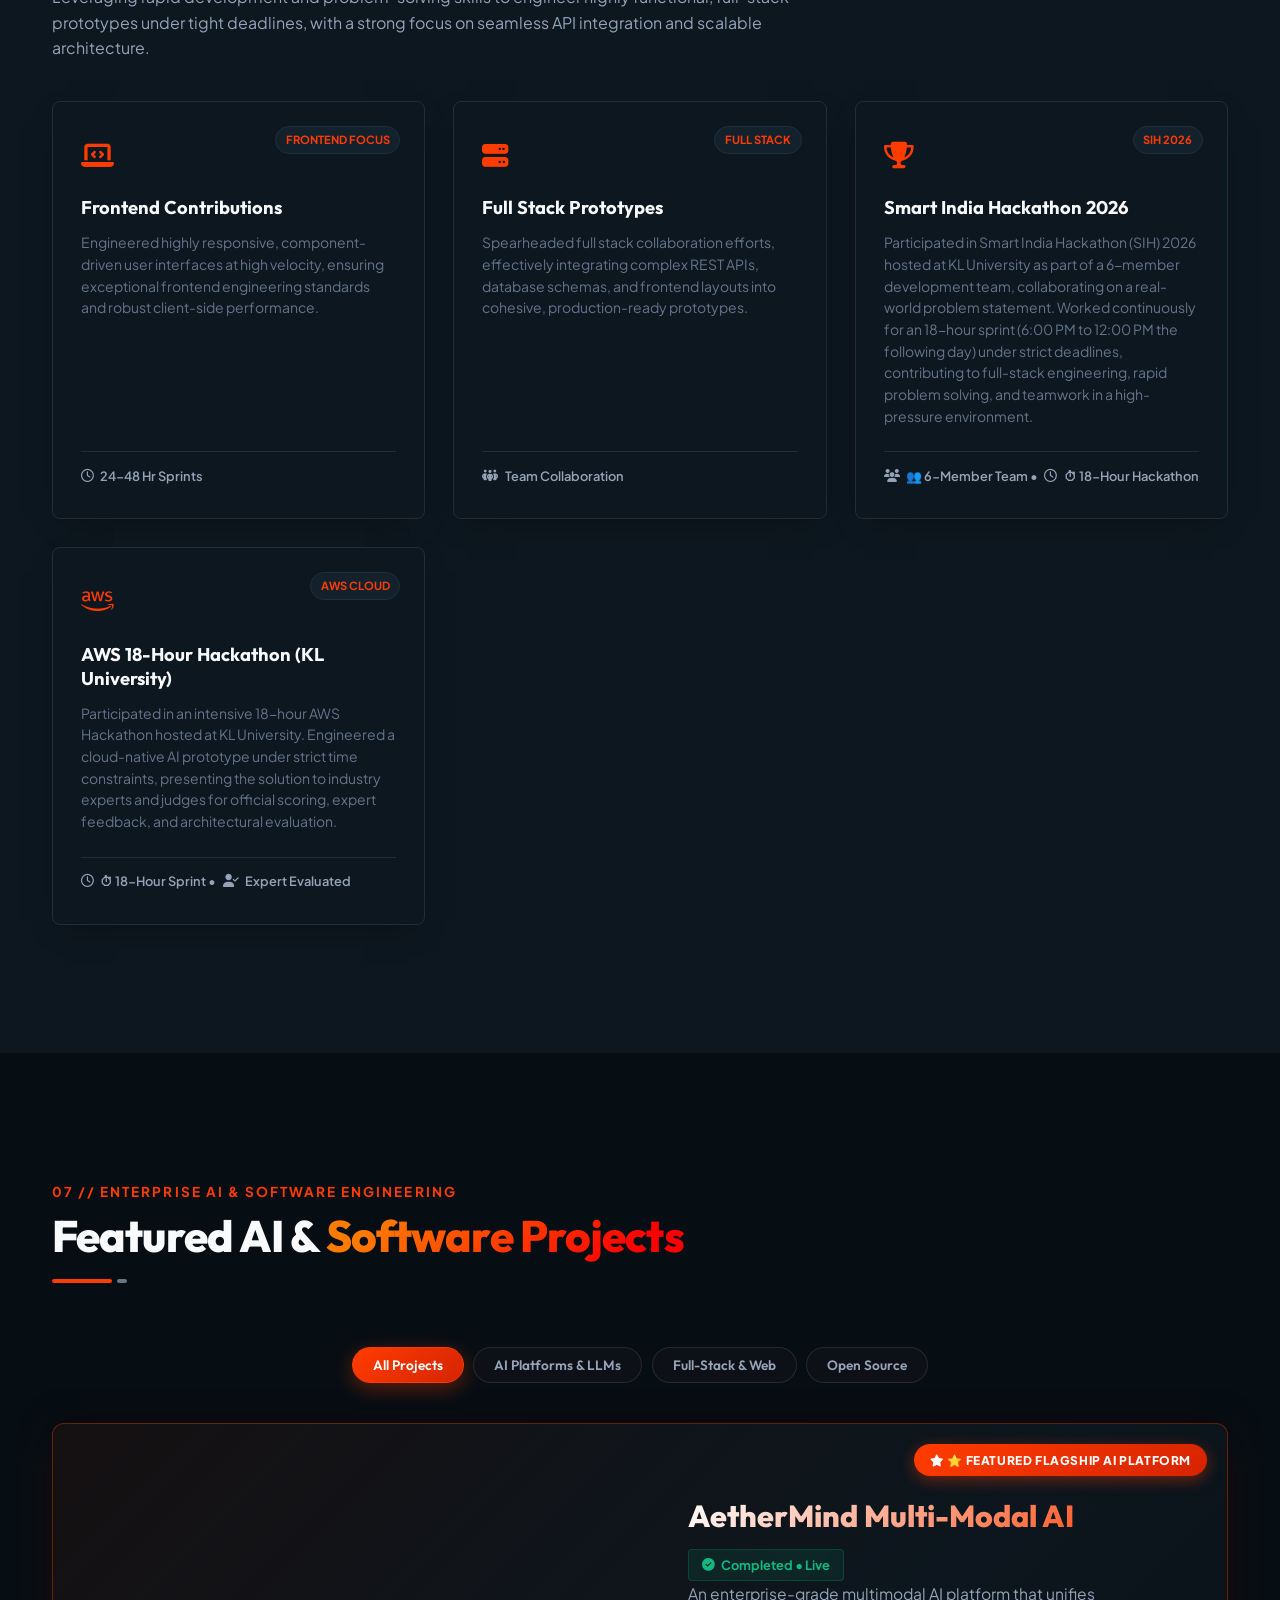
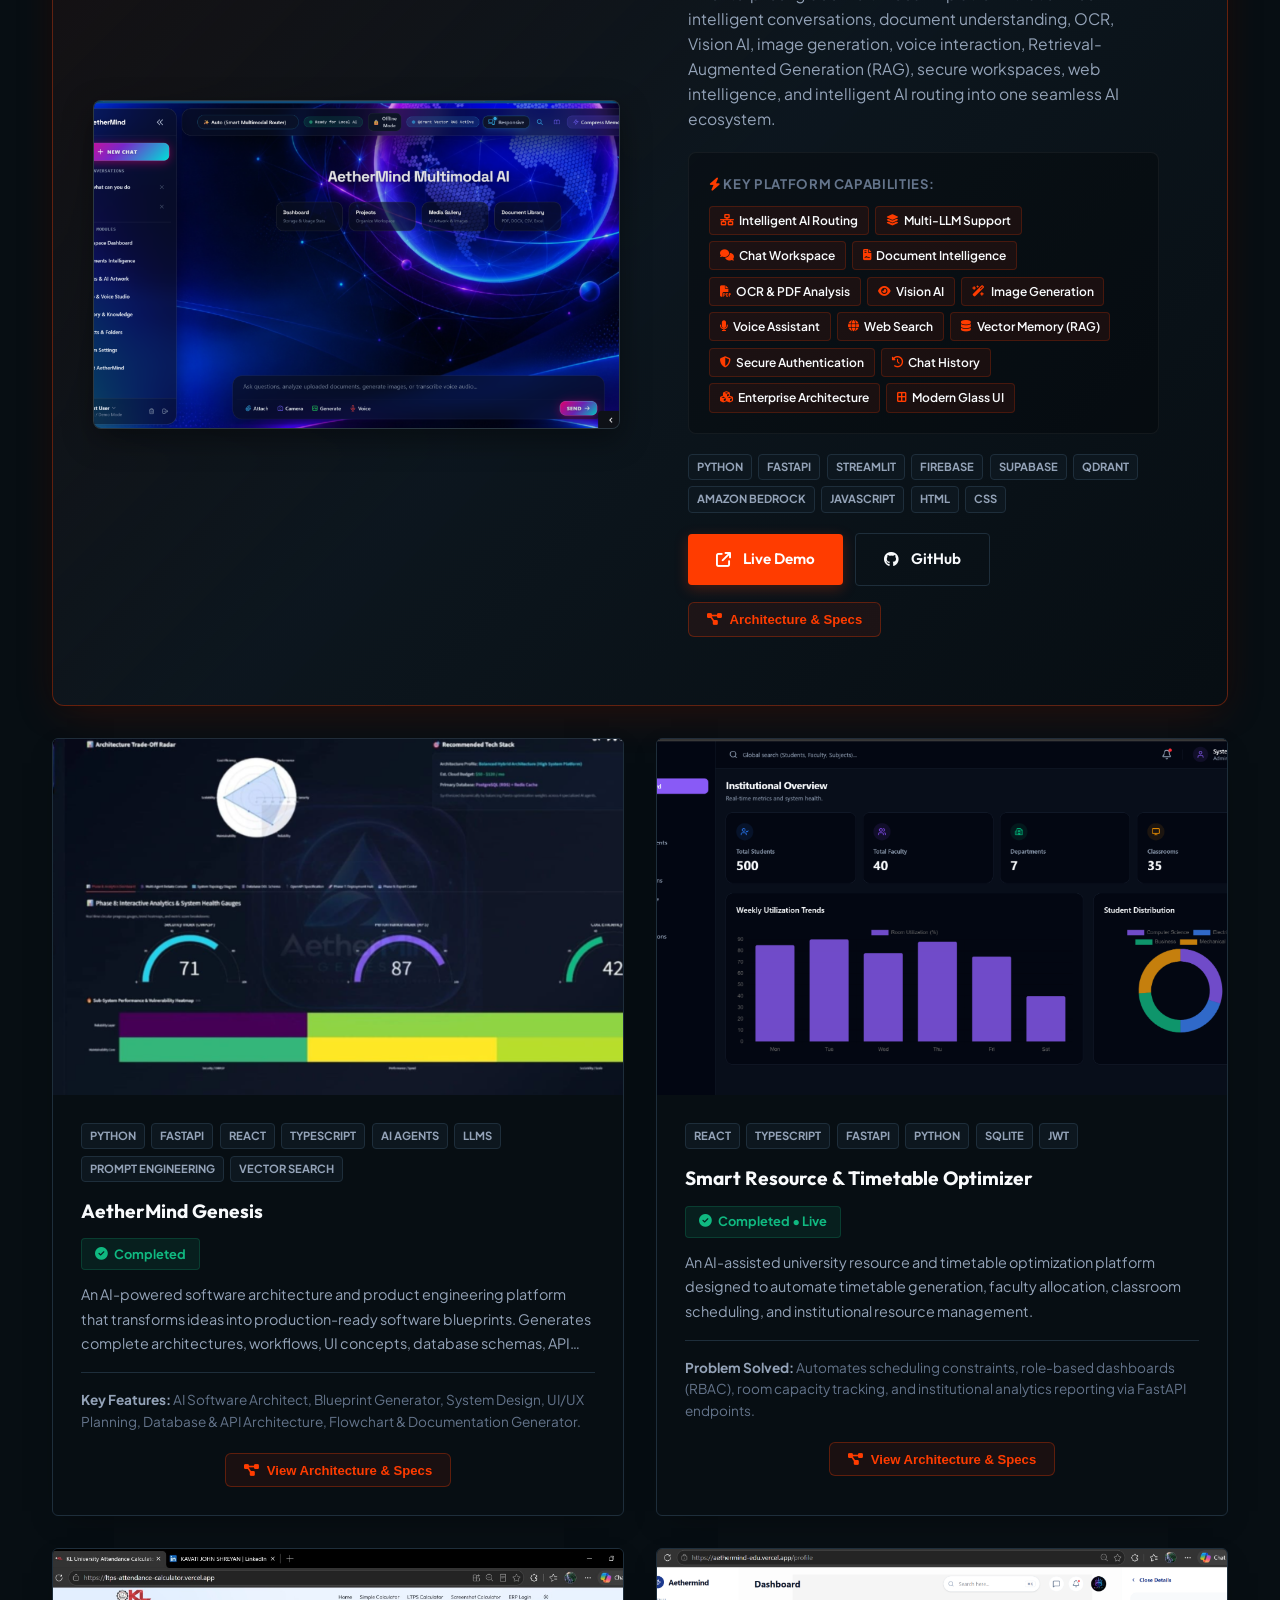
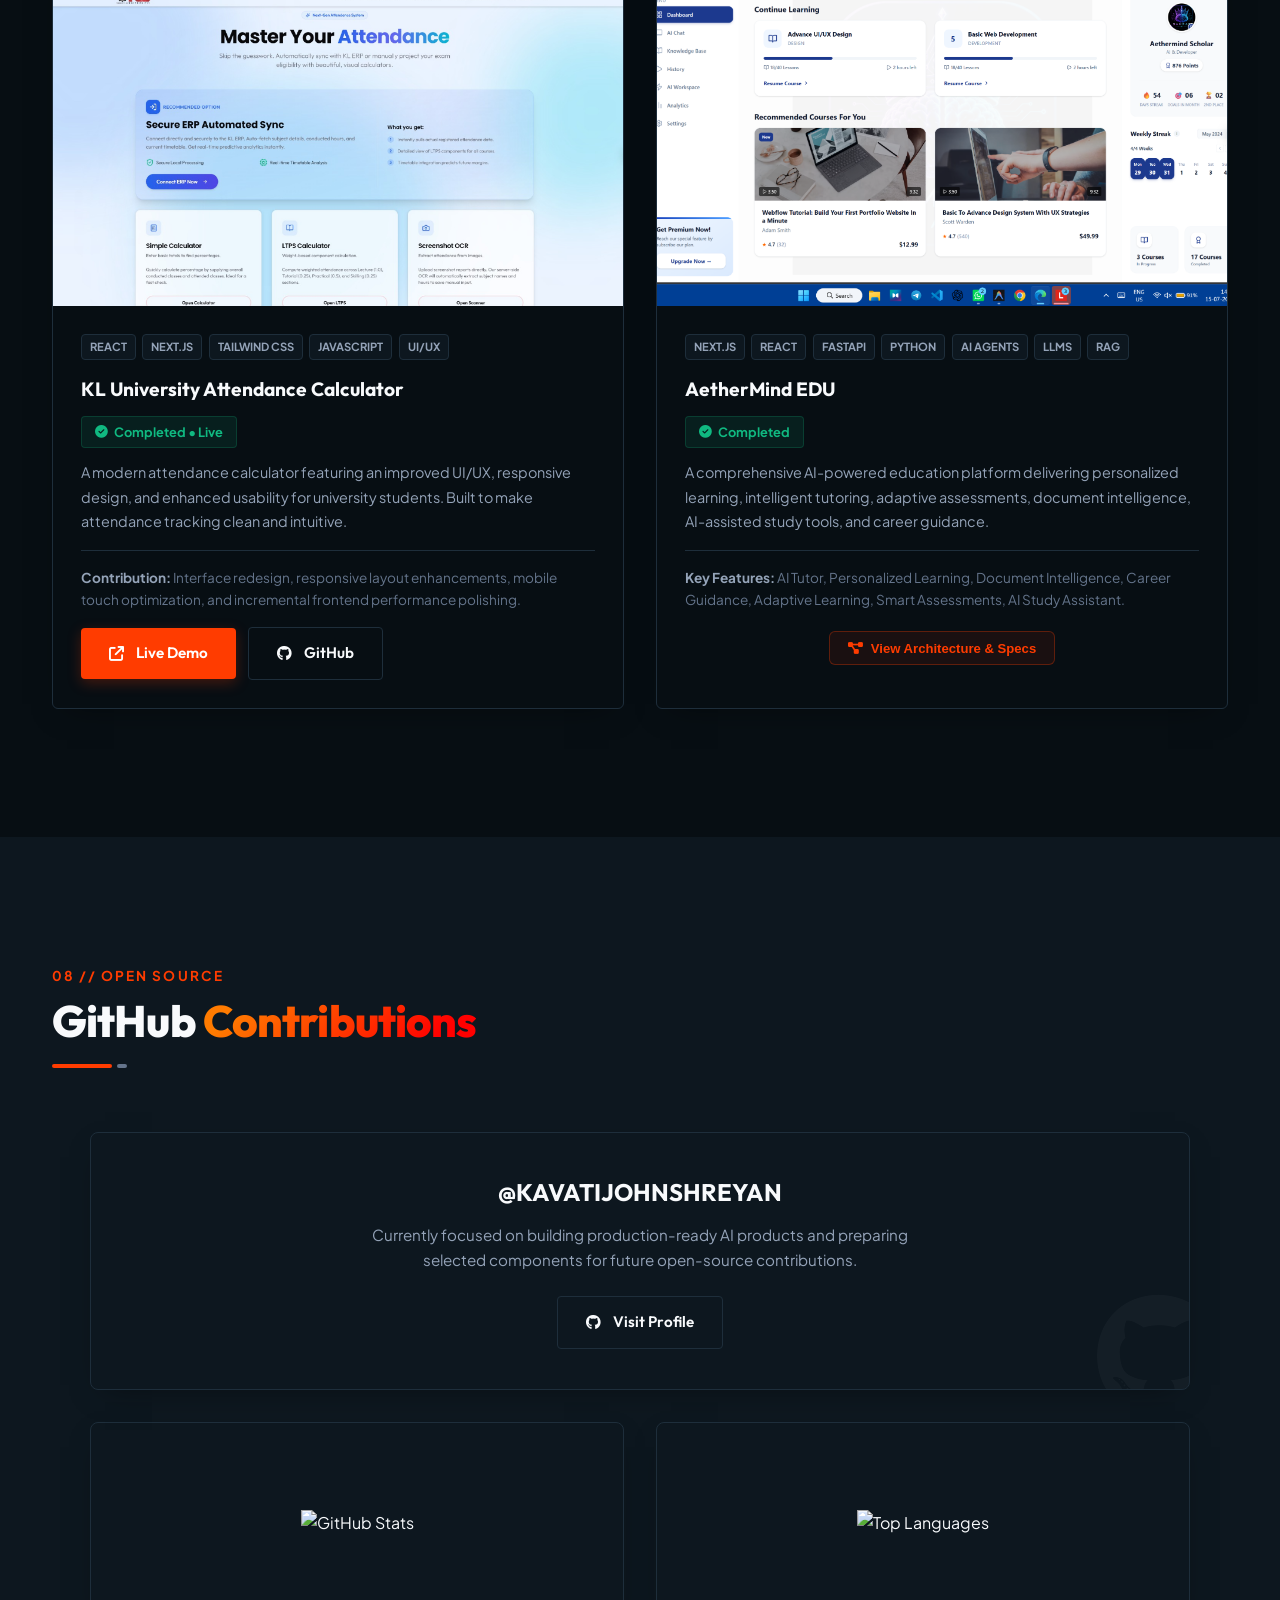
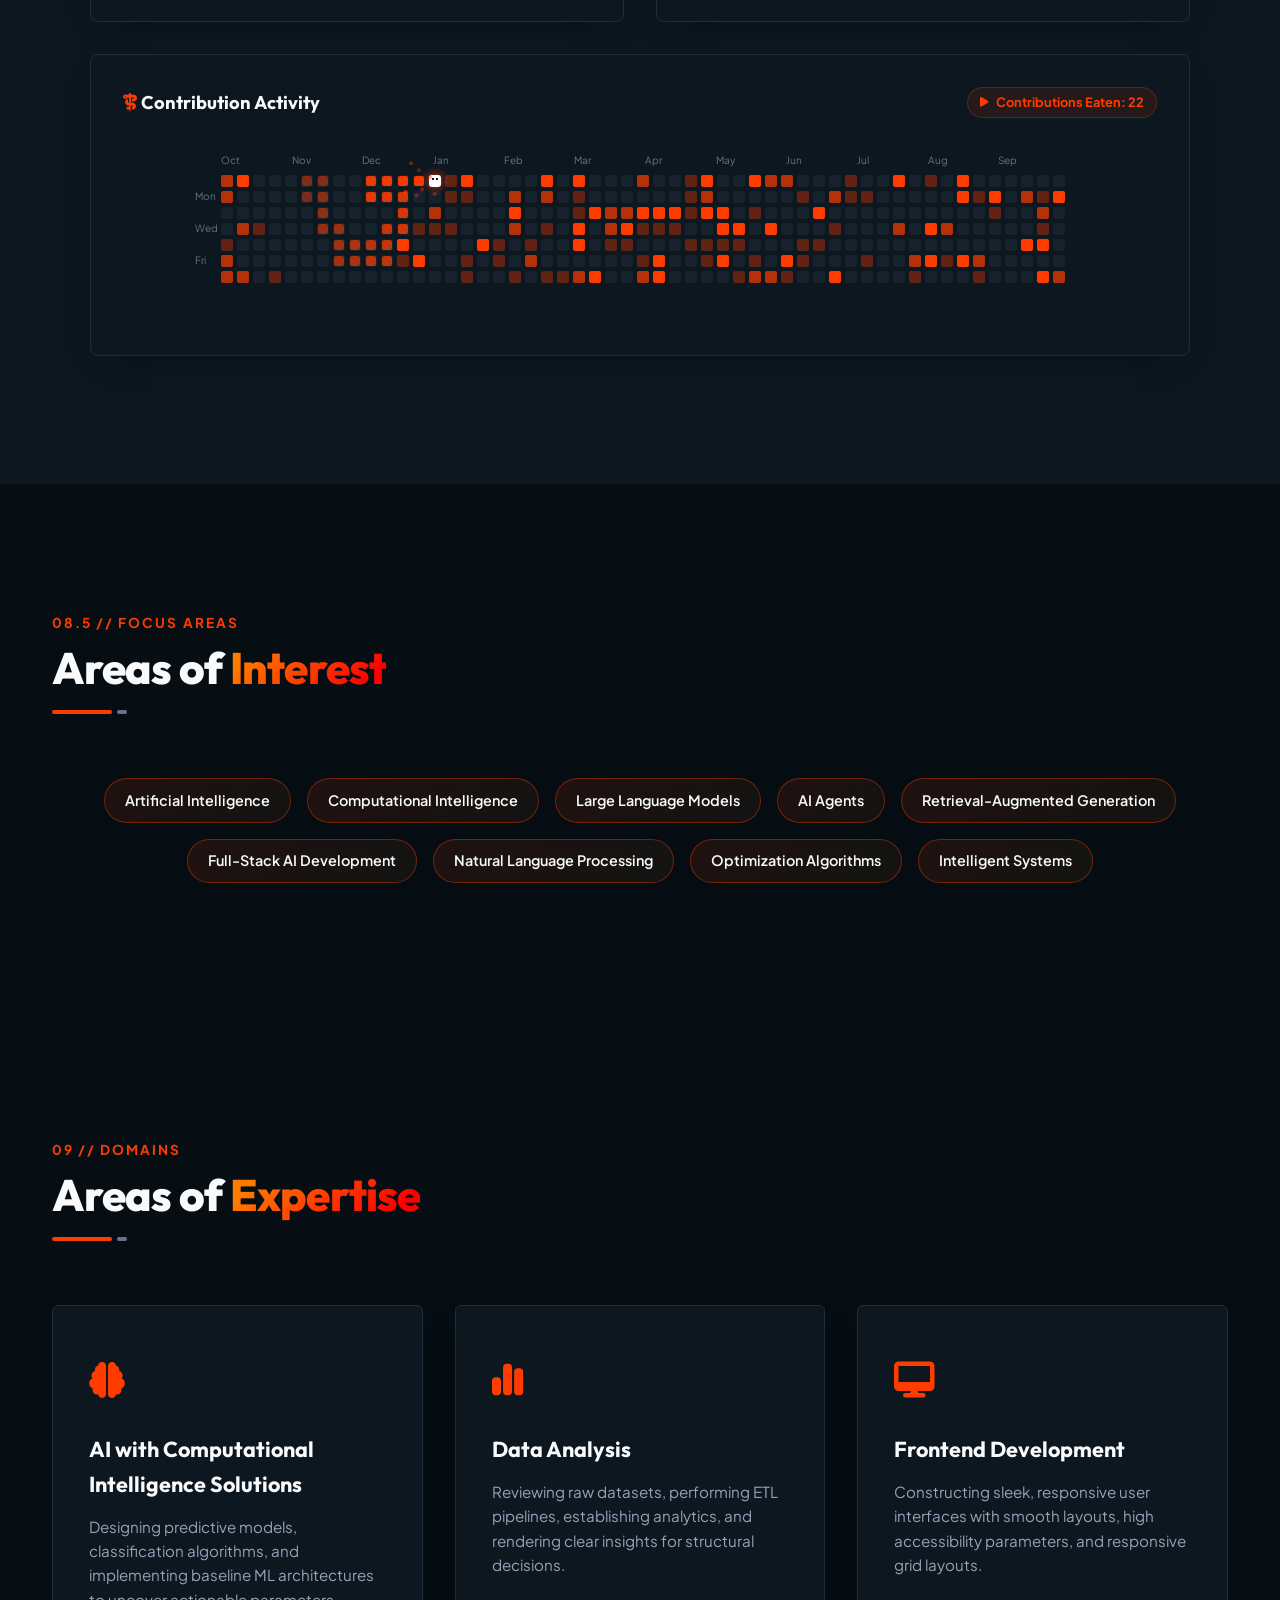
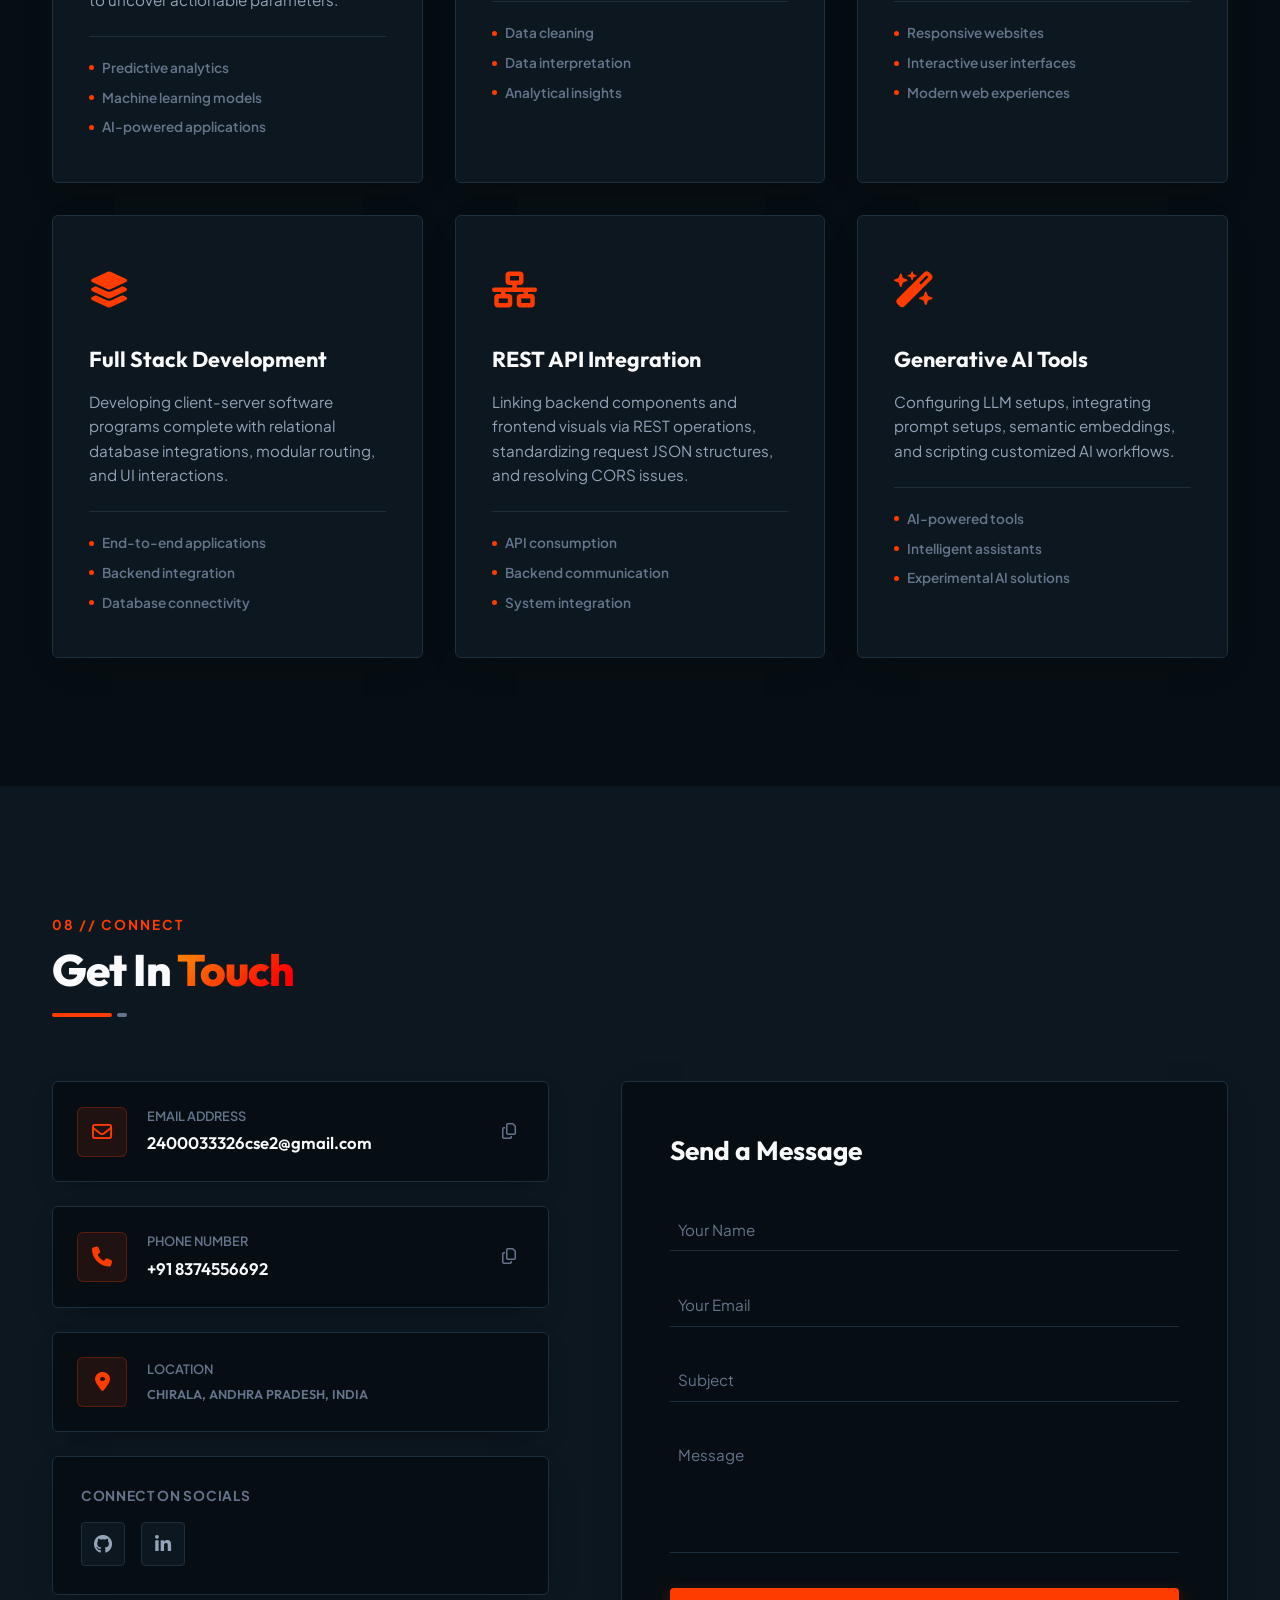
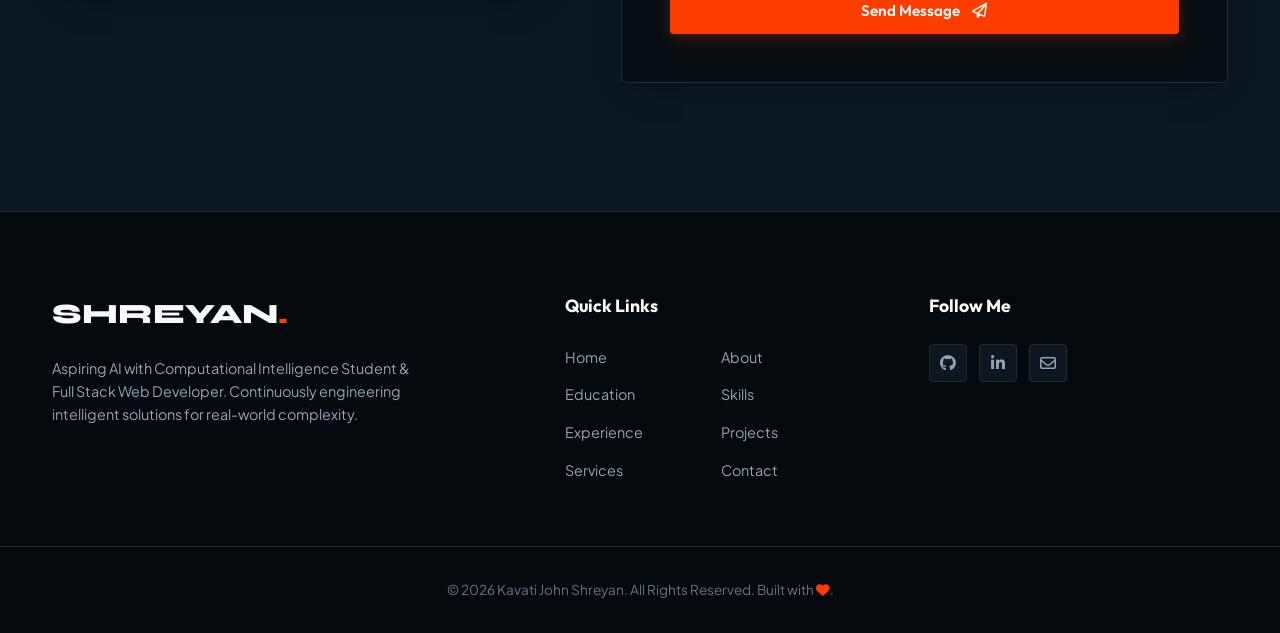
==== commit 4d6902eb: "fix: clarify SIH 2026 18-hour hackathon location as KL University" ====
--- a/index.html
+++ b/index.html
@@ -536,7 +536,7 @@
                             <div class="h-badge">SIH 2026</div>
                             <div class="h-icon"><i class="fa-solid fa-trophy"></i></div>
                             <h4>Smart India Hackathon 2026</h4>
-                            <p>Participated in Smart India Hackathon (SIH) 2026 as part of a 6-member development team, collaborating on a real-world problem statement. Worked continuously for 18 hours (6:00 PM to 12:00 PM the following day) under strict deadlines, contributing to development, problem-solving, teamwork, and rapid decision-making in a high-pressure environment.</p>
+                            <p>Participated in Smart India Hackathon (SIH) 2026 hosted at KL University as part of a 6-member development team, collaborating on a real-world problem statement. Worked continuously for an 18-hour sprint (6:00 PM to 12:00 PM the following day) under strict deadlines, contributing to full-stack engineering, rapid problem solving, and teamwork in a high-pressure environment.</p>
                             <span class="h-stat"><i class="fa-solid fa-users"></i> 👥 6-Member Team • <i class="fa-regular fa-clock"></i> ⏱ 18-Hour Hackathon</span>
                         </div>
 
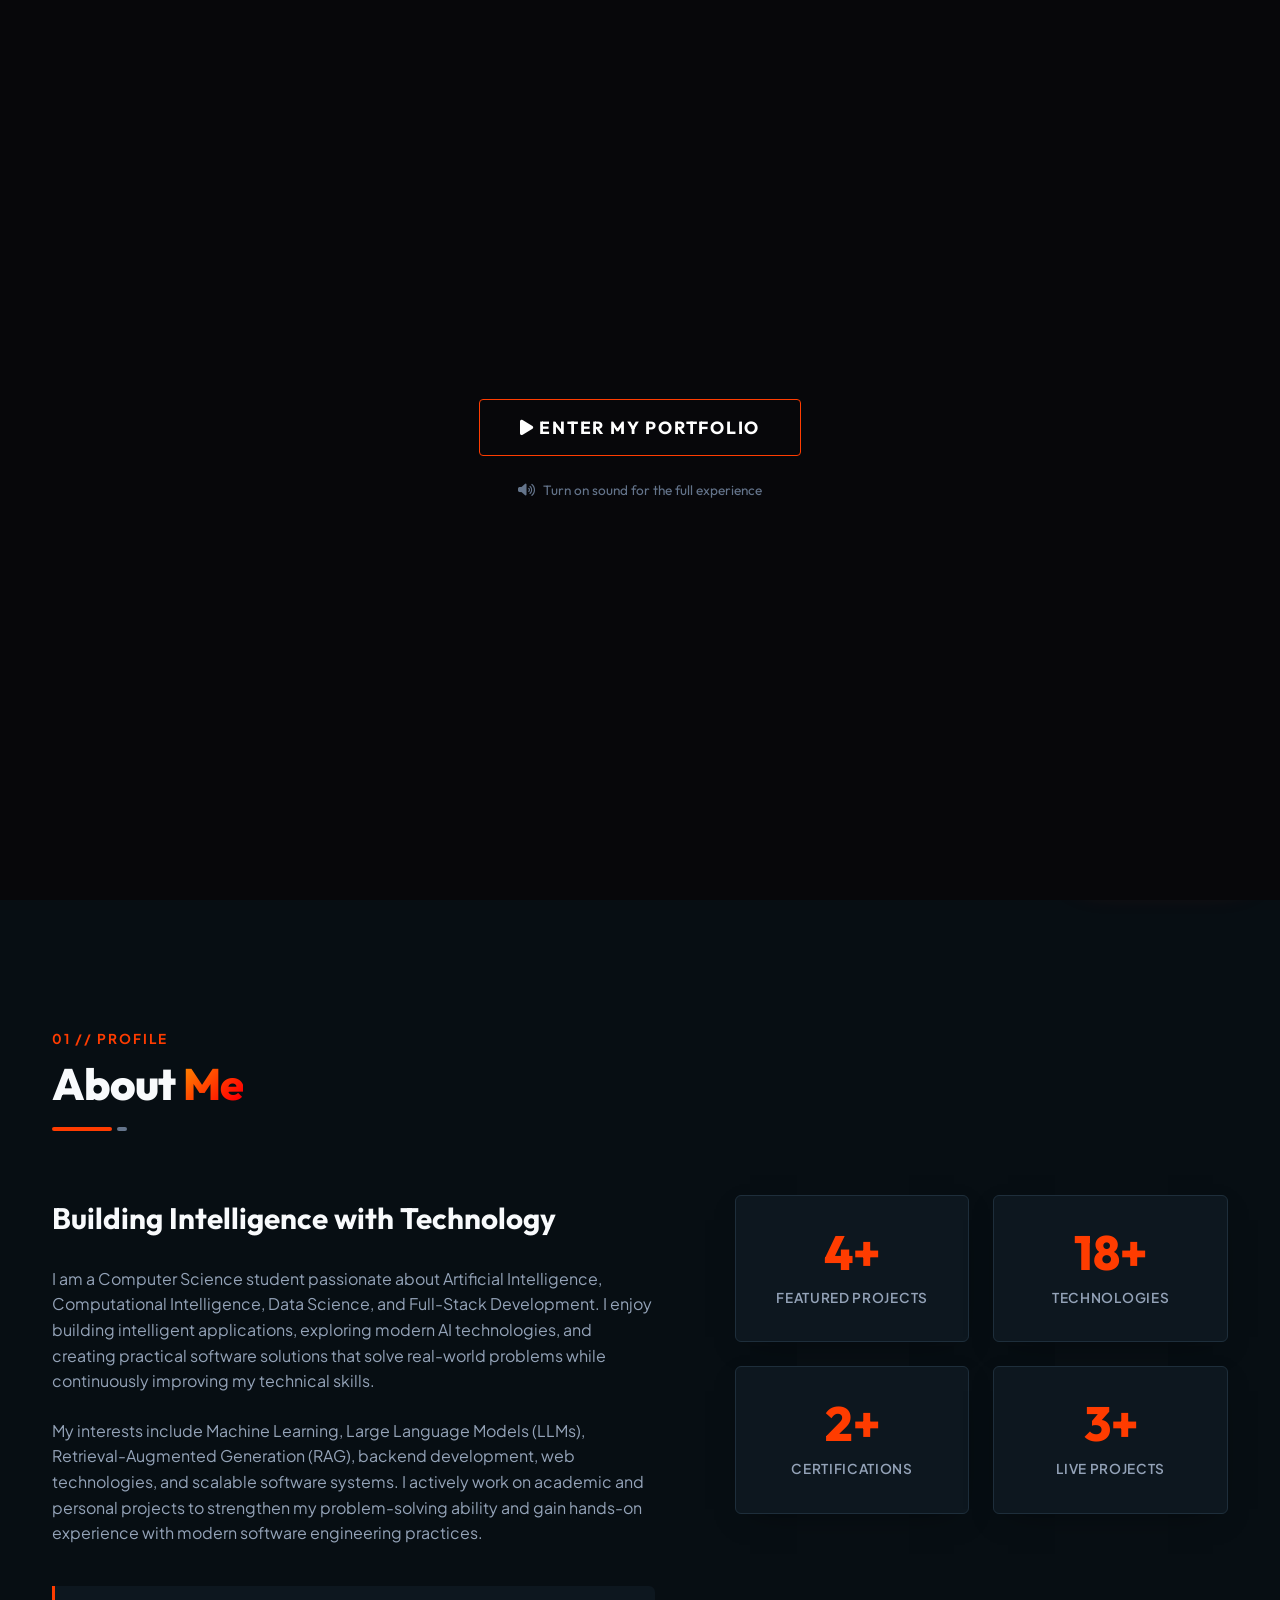
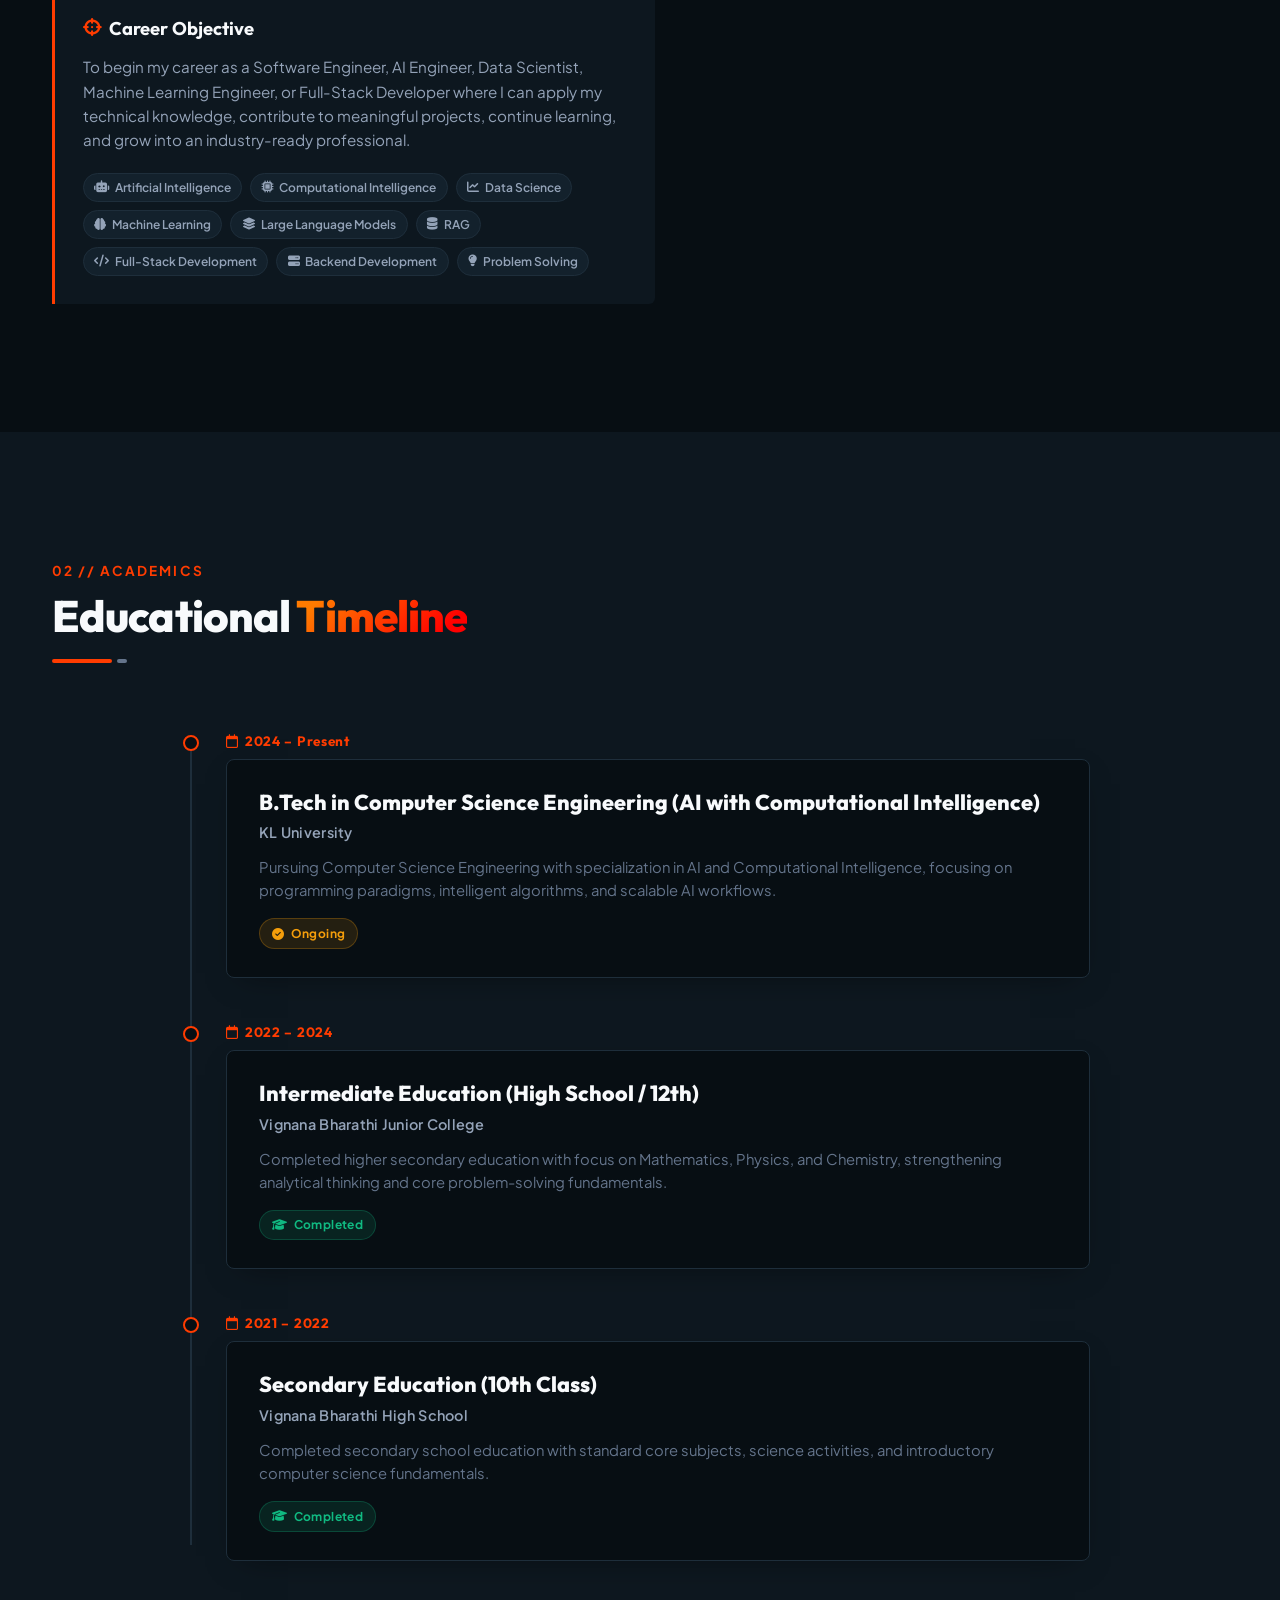
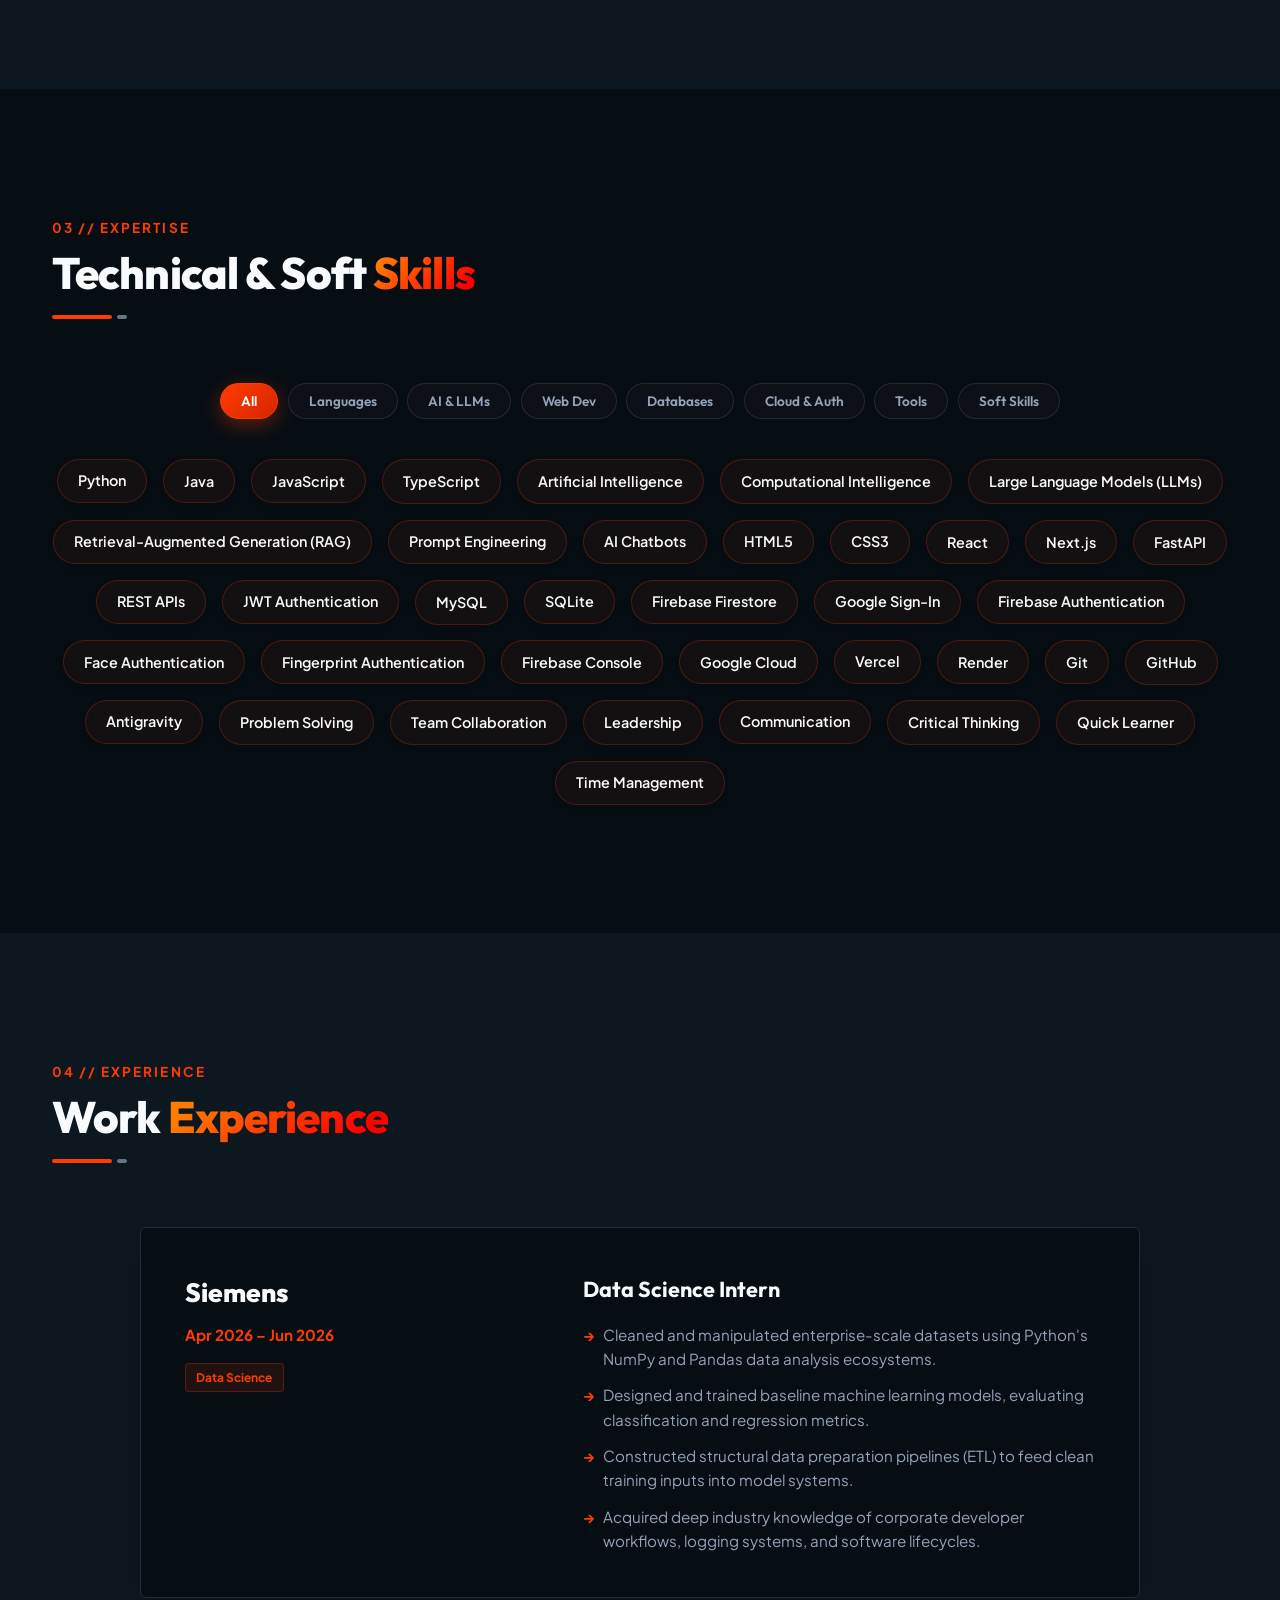
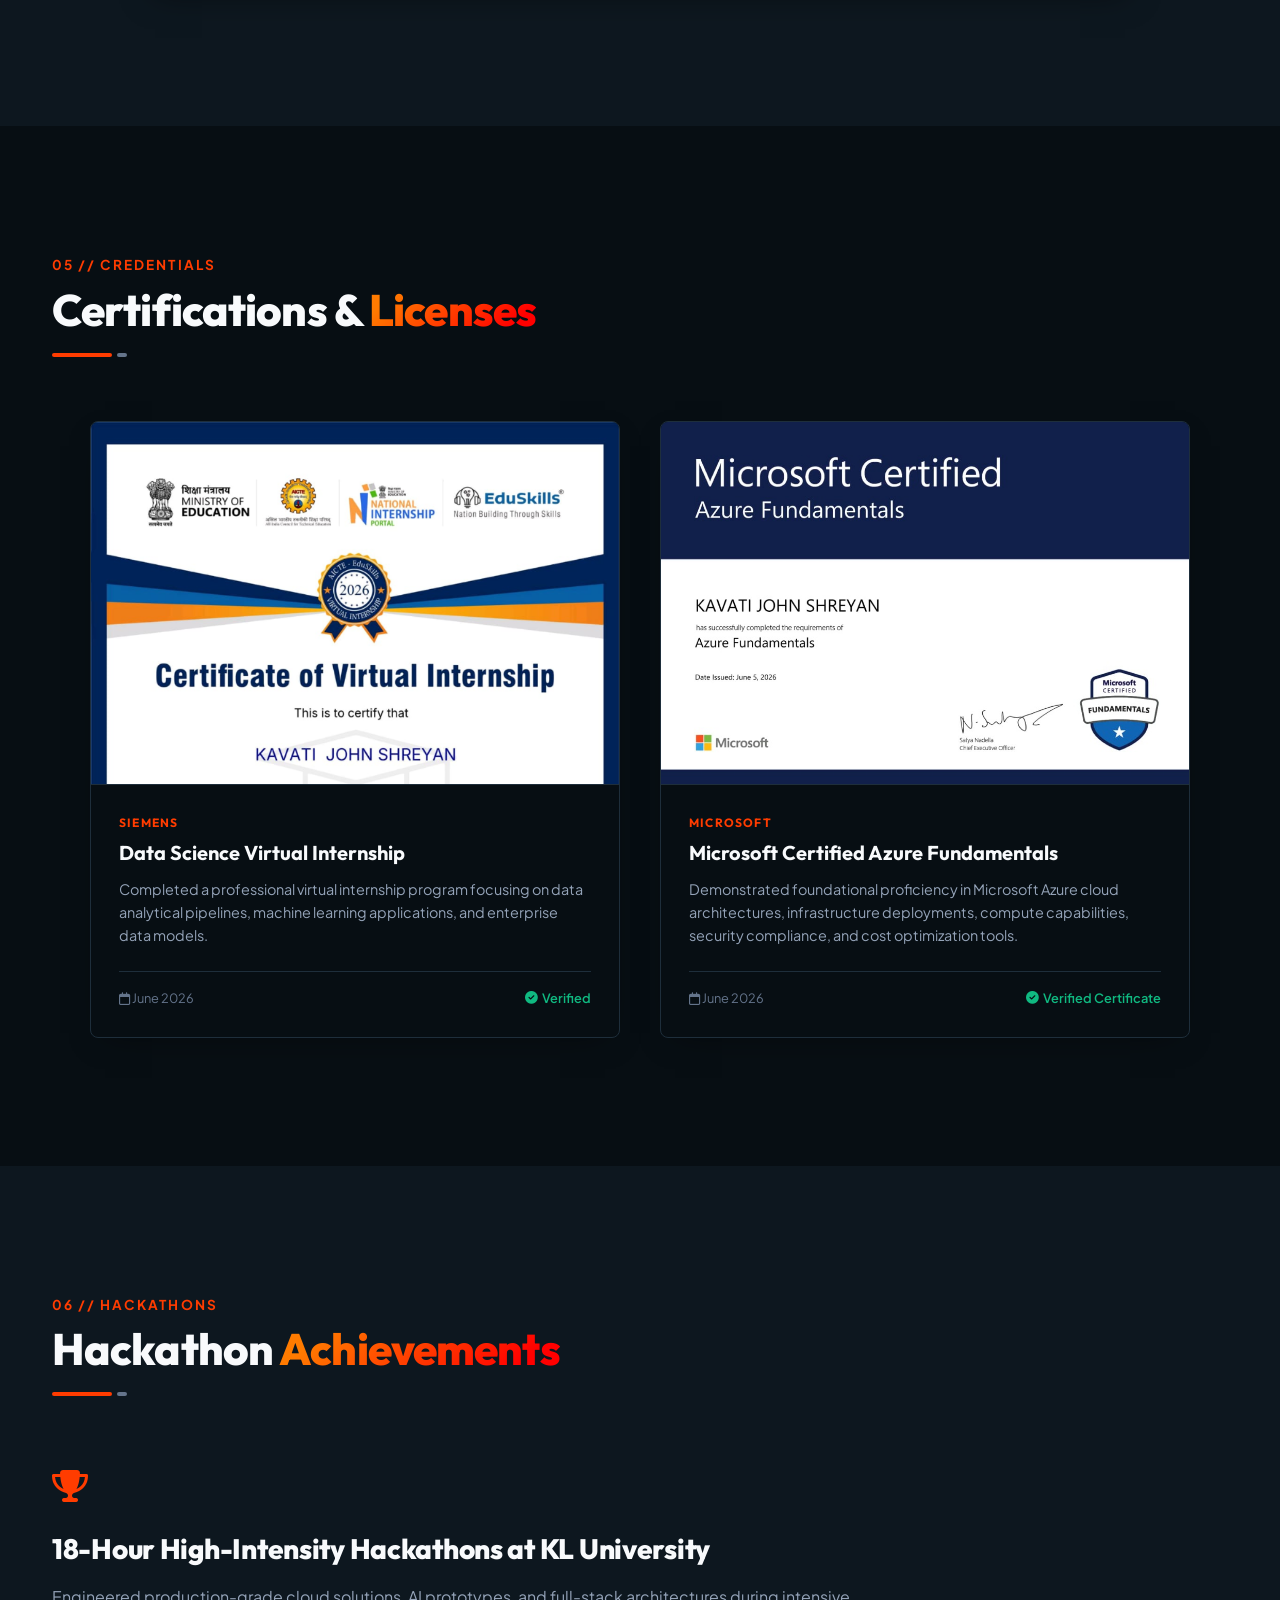
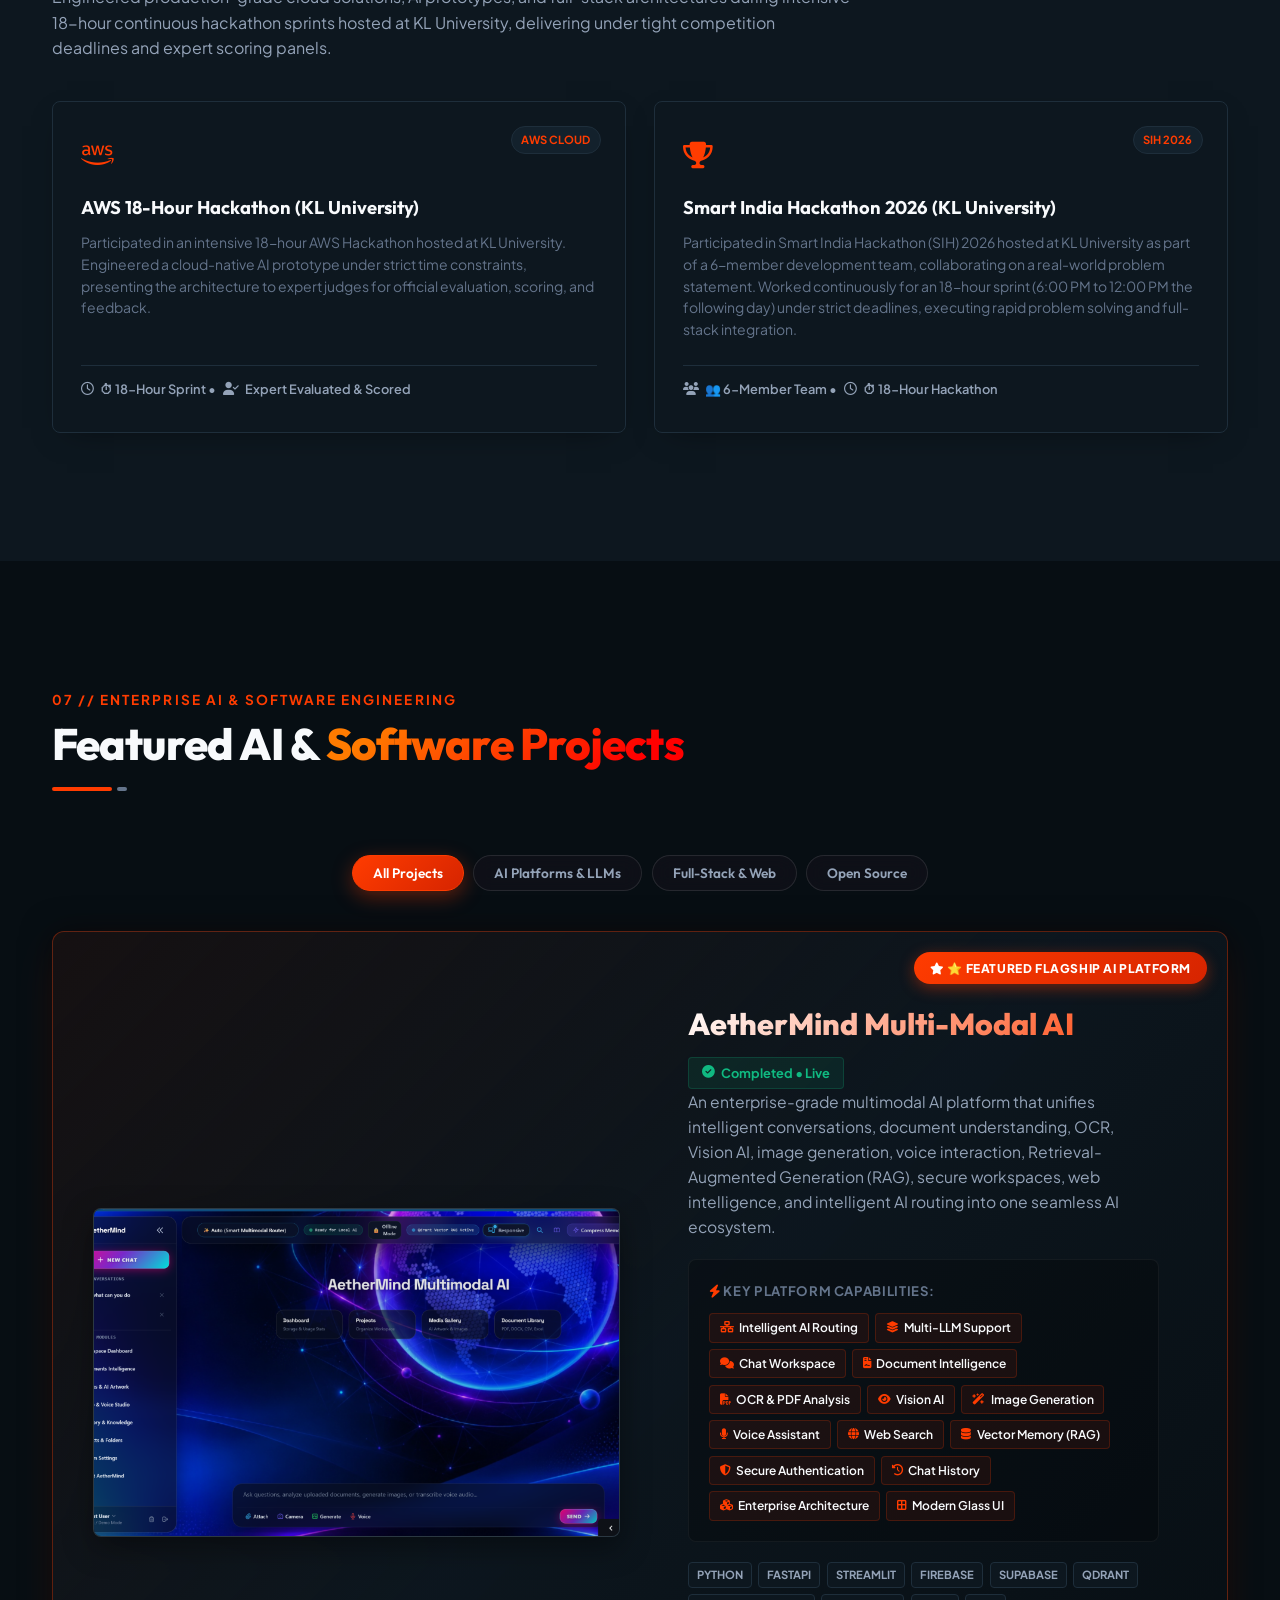
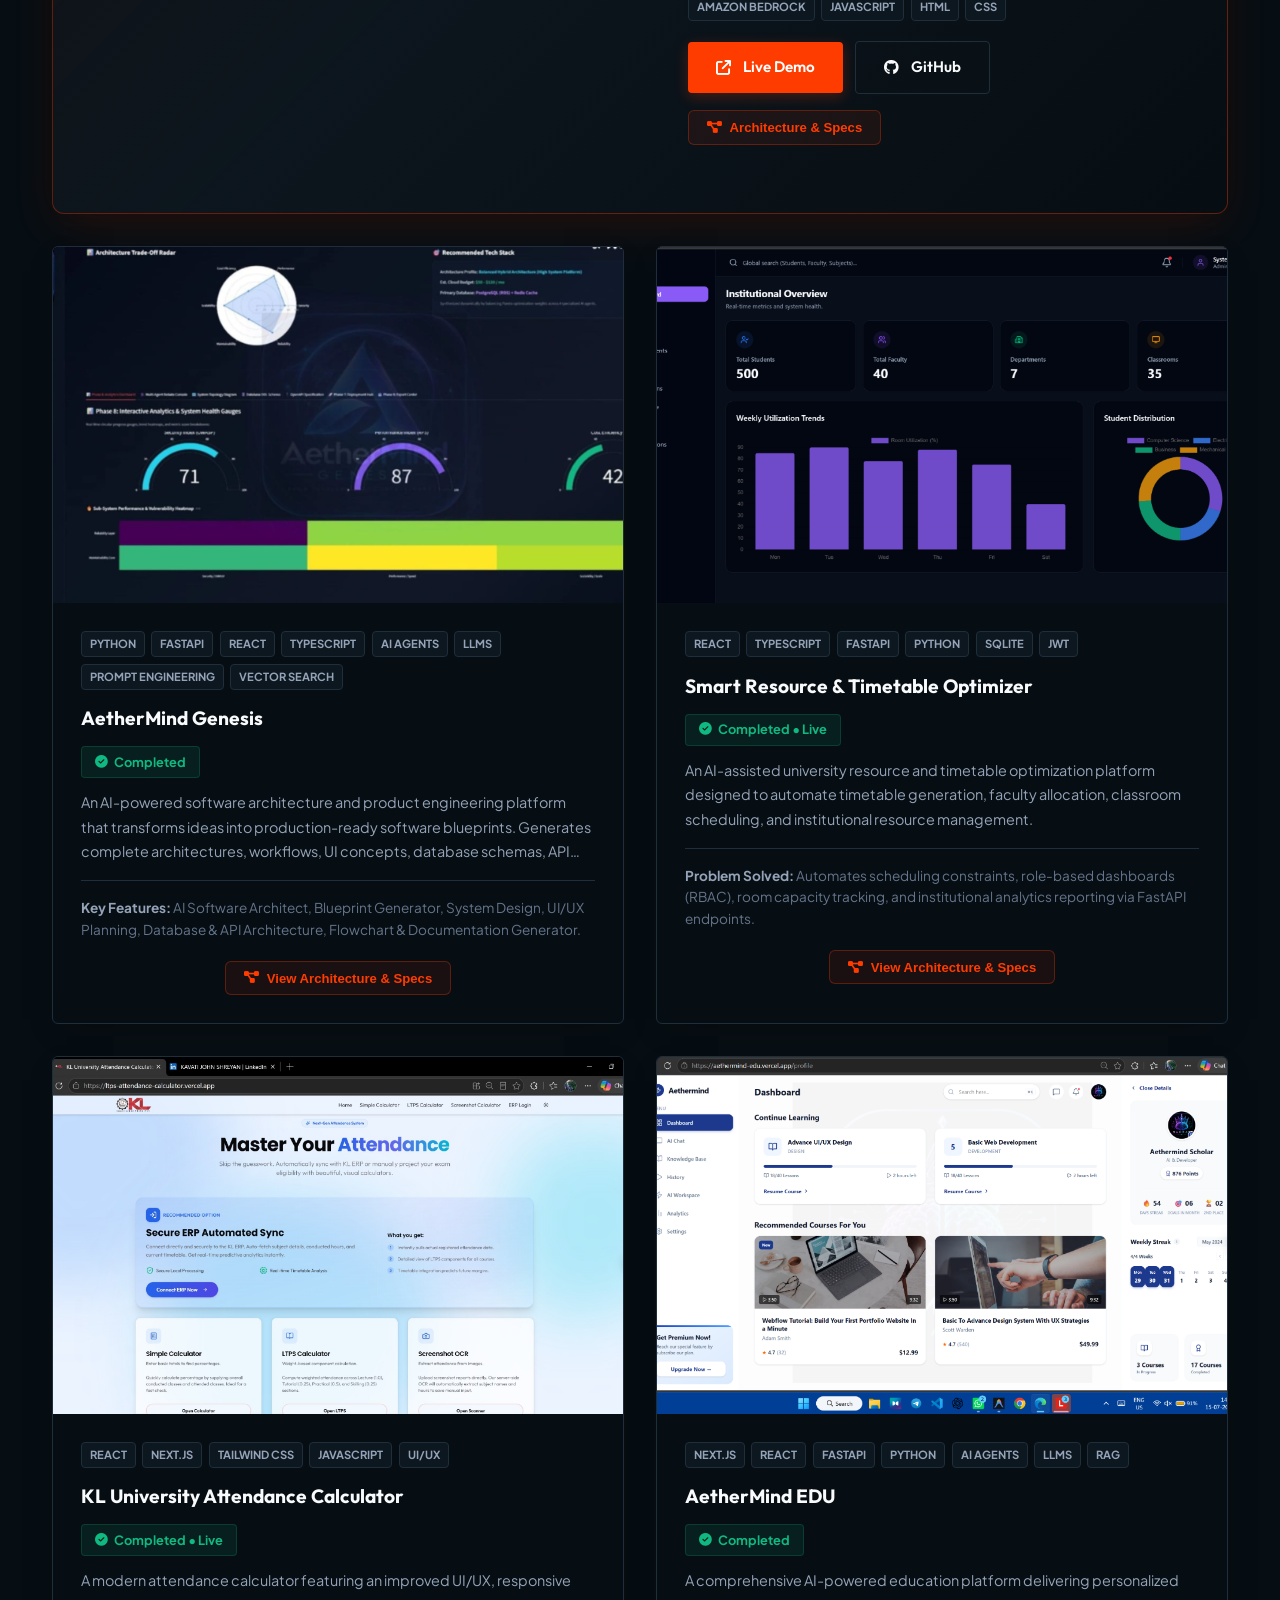
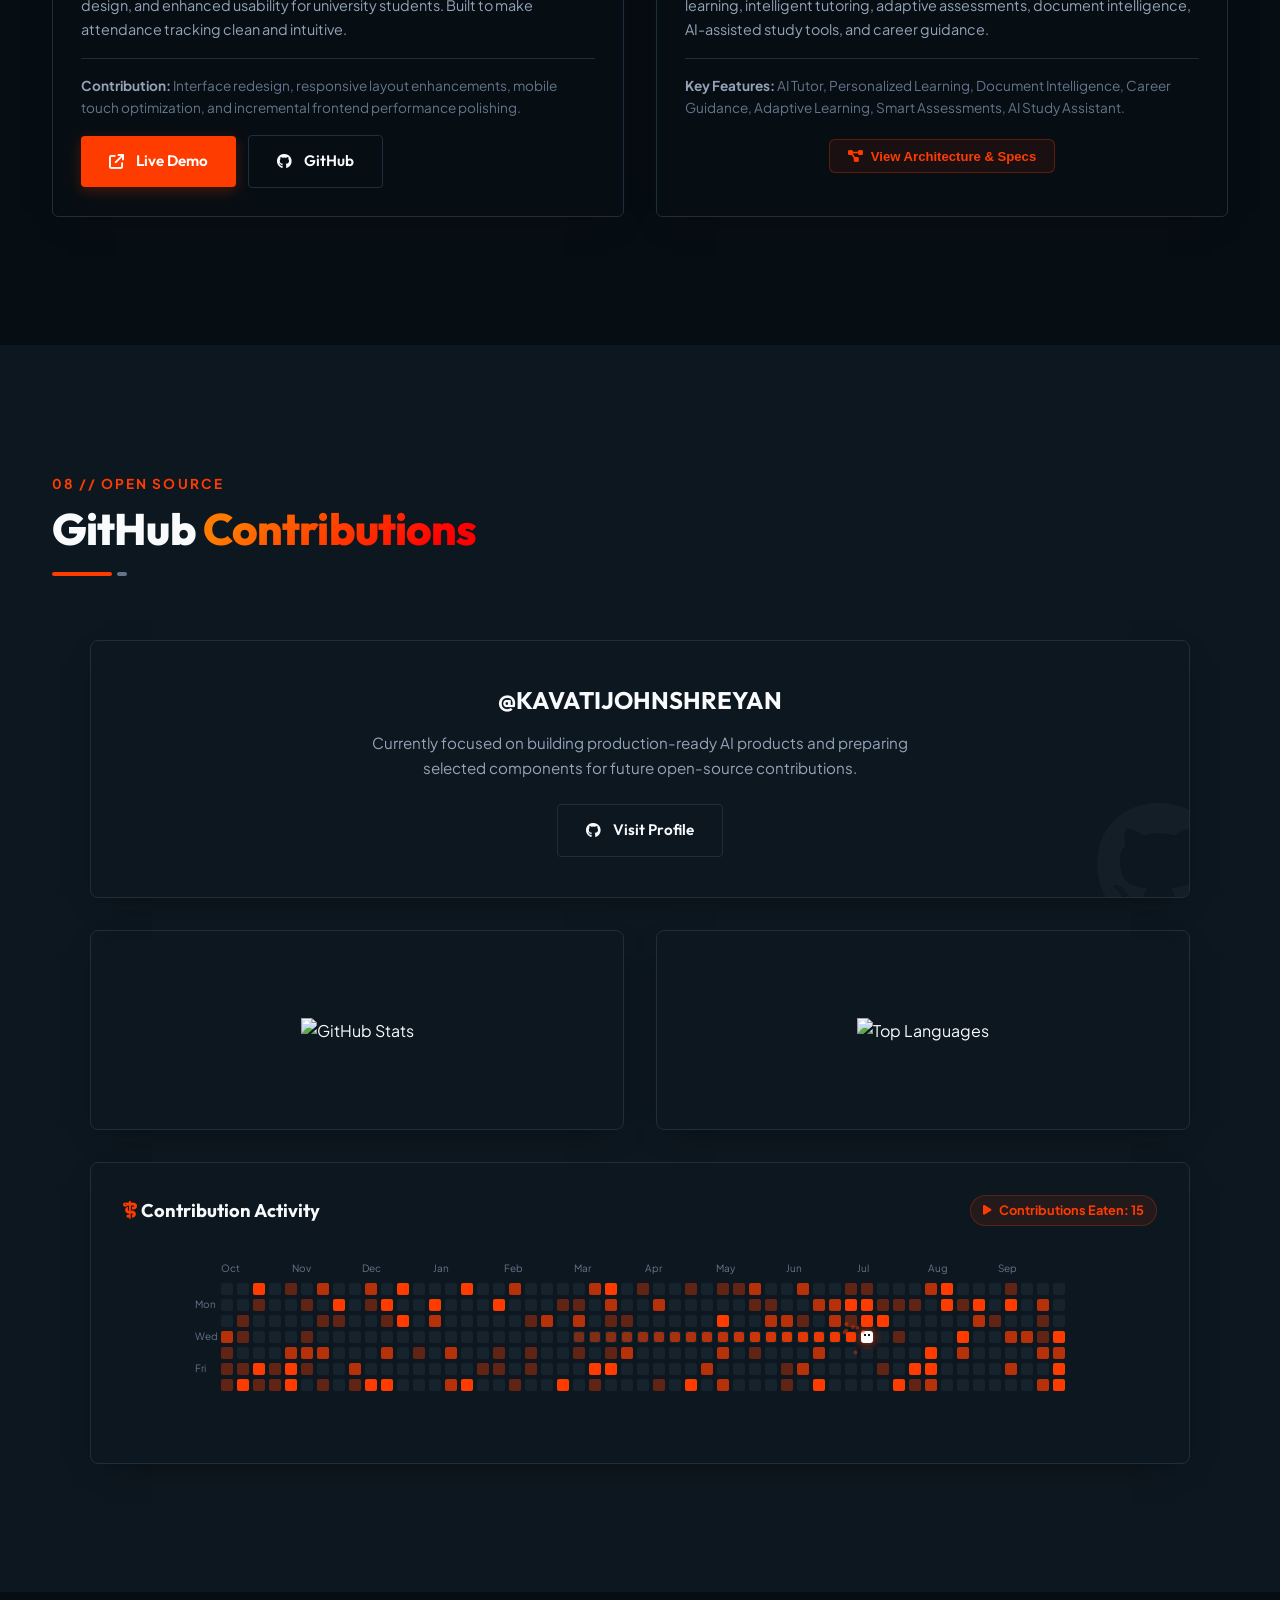
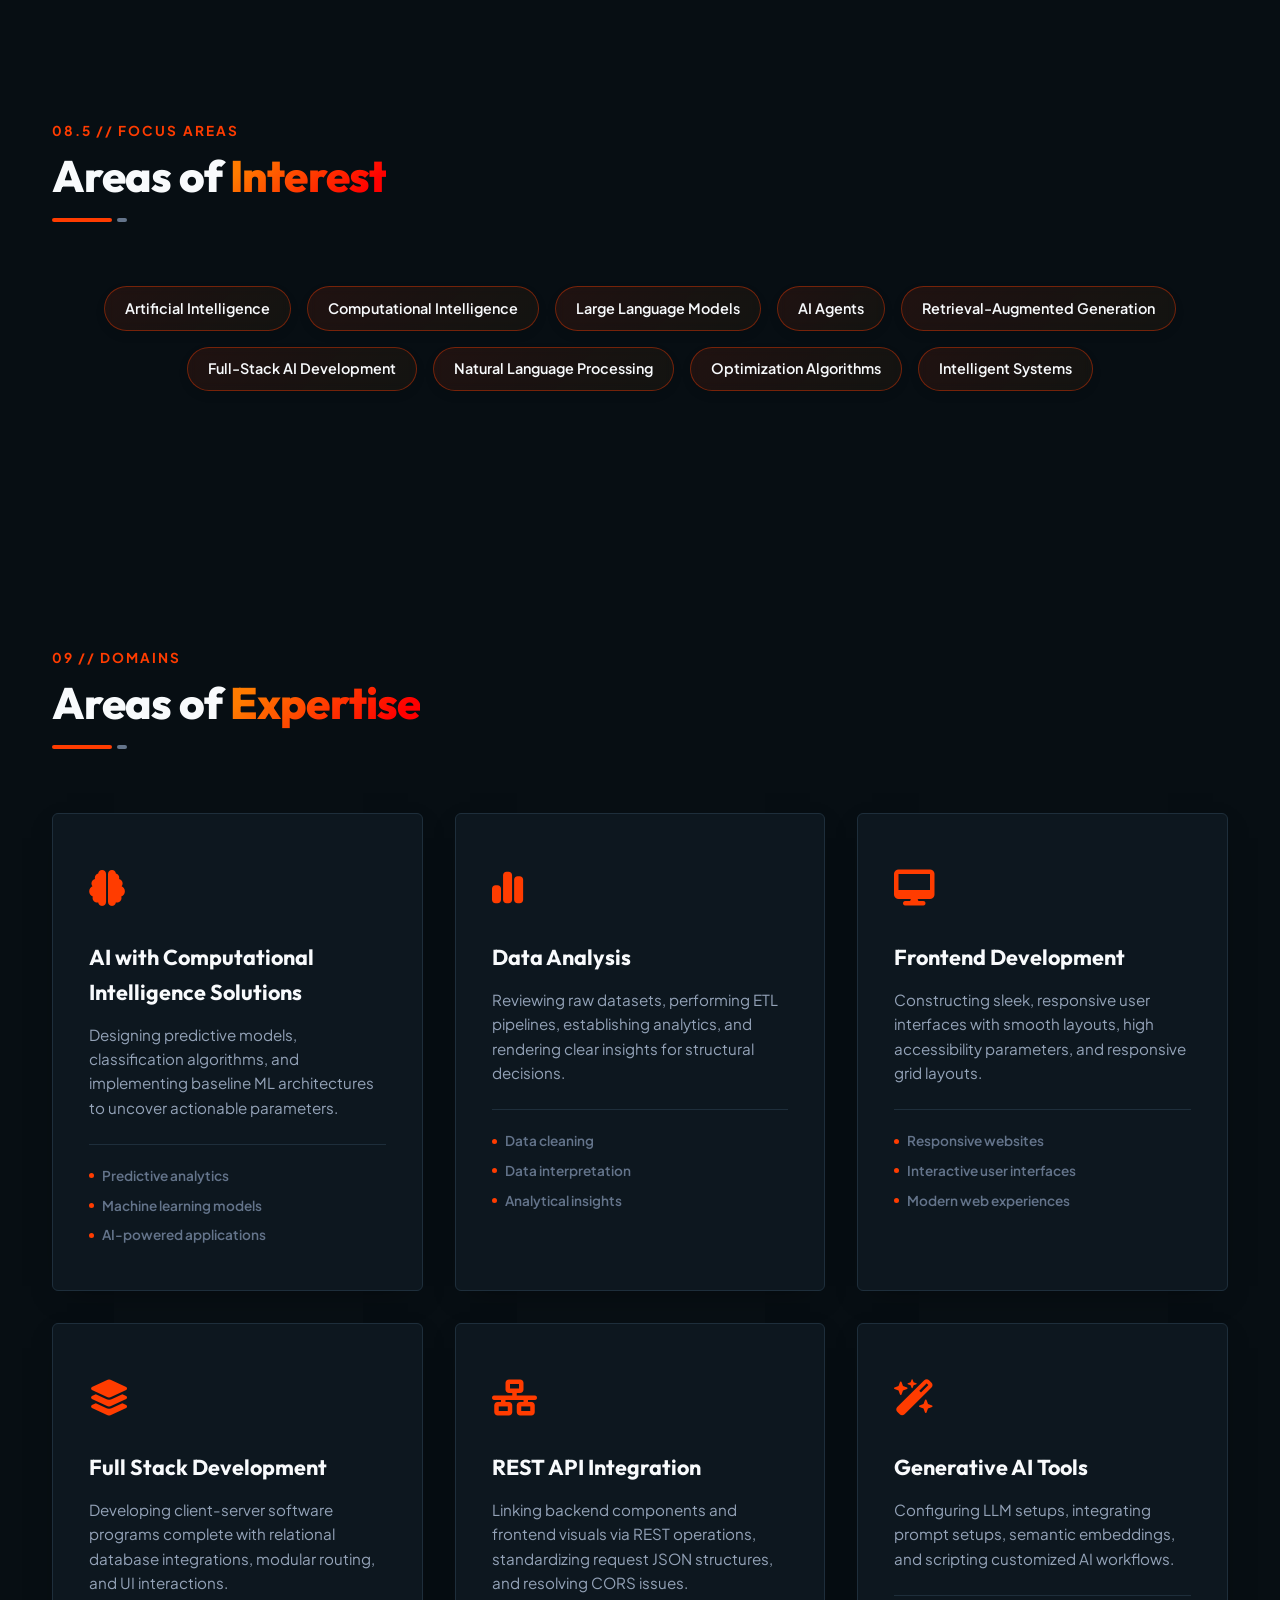
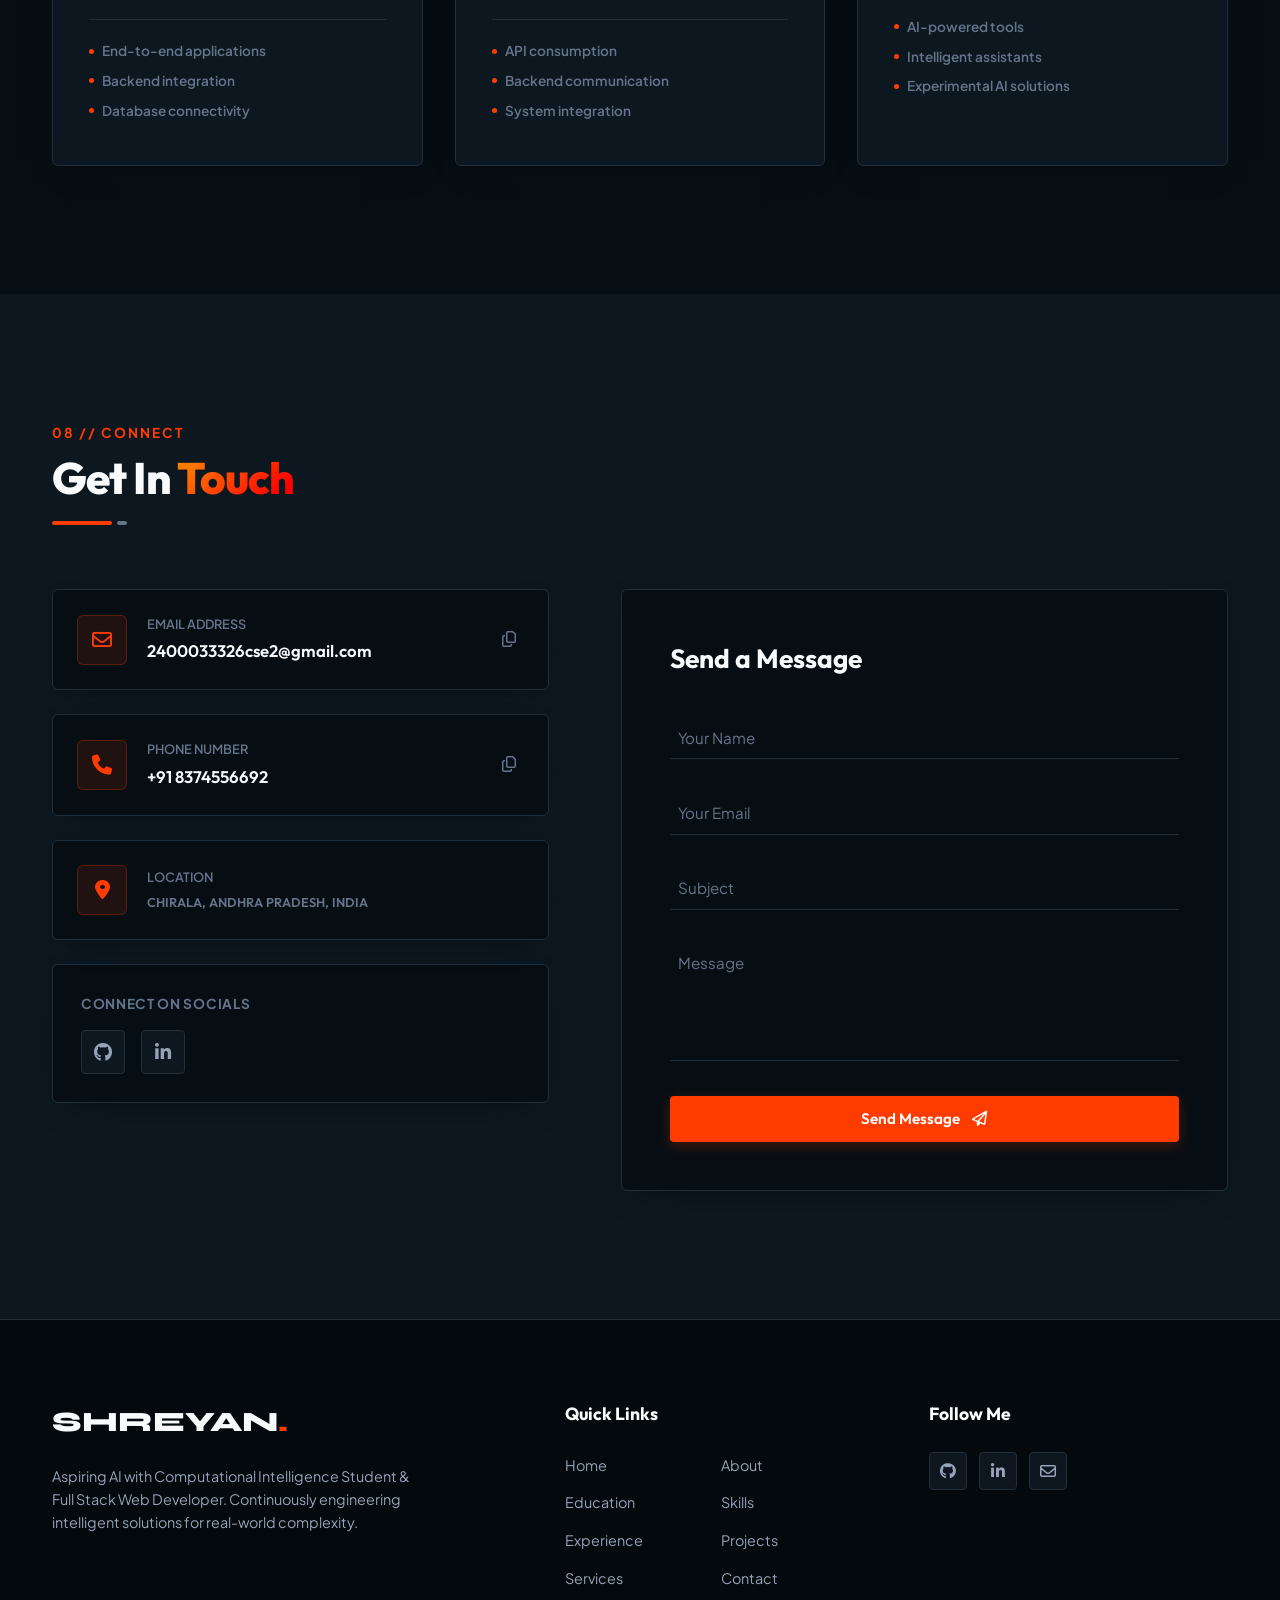
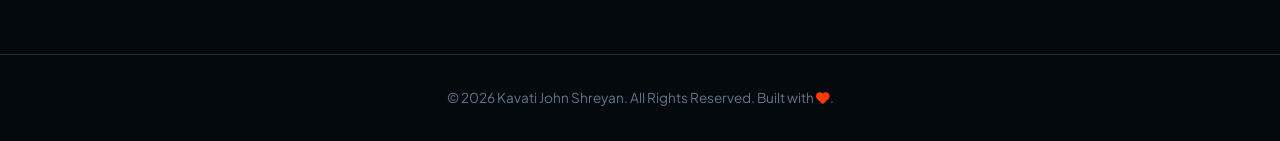
==== commit fa052085: "fix: update hackathons section to exclusively feature AWS 18-Hour Hackathon and SIH 2026 Hackathon" ====
--- a/index.html
+++ b/index.html
@@ -505,48 +505,30 @@
                 
                 <div class="hackathons-container">
                     <div class="hackathon-intro">
-                        <div class="intro-icon"><i class="fa-solid fa-lightbulb"></i></div>
-                        <h3>Innovating Under Pressure</h3>
+                        <div class="intro-icon"><i class="fa-solid fa-trophy"></i></div>
+                        <h3>18-Hour High-Intensity Hackathons at KL University</h3>
                         <p>
-                            Leveraging rapid development and problem-solving skills to engineer highly functional, full-stack prototypes under tight deadlines, with a strong focus on seamless API integration and scalable architecture.
+                            Engineered production-grade cloud solutions, AI prototypes, and full-stack architectures during intensive 18-hour continuous hackathon sprints hosted at KL University, delivering under tight competition deadlines and expert scoring panels.
                         </p>
                     </div>
                     
-                    <div class="hackathon-cards">
-                        <!-- Hackathon Card 1 -->
-                        <div class="hackathon-card">
-                            <div class="h-badge">Frontend Focus</div>
-                            <div class="h-icon"><i class="fa-solid fa-laptop-code"></i></div>
-                            <h4>Frontend Contributions</h4>
-                            <p>Engineered highly responsive, component-driven user interfaces at high velocity, ensuring exceptional frontend engineering standards and robust client-side performance.</p>
-                            <span class="h-stat"><i class="fa-regular fa-clock"></i> 24-48 Hr Sprints</span>
-                        </div>
-                        
-                        <!-- Hackathon Card 2 -->
-                        <div class="hackathon-card">
-                            <div class="h-badge">Full Stack</div>
-                            <div class="h-icon"><i class="fa-solid fa-server"></i></div>
-                            <h4>Full Stack Prototypes</h4>
-                            <p>Spearheaded full stack collaboration efforts, effectively integrating complex REST APIs, database schemas, and frontend layouts into cohesive, production-ready prototypes.</p>
-                            <span class="h-stat"><i class="fa-solid fa-people-group"></i> Team Collaboration</span>
-                        </div>
-
-                        <!-- Hackathon Card 3: SIH 2026 -->
-                        <div class="hackathon-card">
-                            <div class="h-badge">SIH 2026</div>
-                            <div class="h-icon"><i class="fa-solid fa-trophy"></i></div>
-                            <h4>Smart India Hackathon 2026</h4>
-                            <p>Participated in Smart India Hackathon (SIH) 2026 hosted at KL University as part of a 6-member development team, collaborating on a real-world problem statement. Worked continuously for an 18-hour sprint (6:00 PM to 12:00 PM the following day) under strict deadlines, contributing to full-stack engineering, rapid problem solving, and teamwork in a high-pressure environment.</p>
-                            <span class="h-stat"><i class="fa-solid fa-users"></i> 👥 6-Member Team • <i class="fa-regular fa-clock"></i> ⏱ 18-Hour Hackathon</span>
-                        </div>
-
-                        <!-- Hackathon Card 4: AWS 18-Hour Hackathon (KL University) -->
+                    <div class="hackathon-cards" style="grid-template-columns: repeat(auto-fit, minmax(340px, 1fr));">
+                        <!-- Hackathon 1: AWS 18-Hour Hackathon (KL University) -->
                         <div class="hackathon-card">
                             <div class="h-badge">AWS Cloud</div>
                             <div class="h-icon"><i class="fa-brands fa-aws"></i></div>
                             <h4>AWS 18-Hour Hackathon (KL University)</h4>
-                            <p>Participated in an intensive 18-hour AWS Hackathon hosted at KL University. Engineered a cloud-native AI prototype under strict time constraints, presenting the solution to industry experts and judges for official scoring, expert feedback, and architectural evaluation.</p>
-                            <span class="h-stat"><i class="fa-regular fa-clock"></i> ⏱ 18-Hour Sprint • <i class="fa-solid fa-user-check"></i> Expert Evaluated</span>
+                            <p>Participated in an intensive 18-hour AWS Hackathon hosted at KL University. Engineered a cloud-native AI prototype under strict time constraints, presenting the architecture to expert judges for official evaluation, scoring, and feedback.</p>
+                            <span class="h-stat"><i class="fa-regular fa-clock"></i> ⏱ 18-Hour Sprint • <i class="fa-solid fa-user-check"></i> Expert Evaluated & Scored</span>
+                        </div>
+
+                        <!-- Hackathon 2: SIH 2026 (KL University) -->
+                        <div class="hackathon-card">
+                            <div class="h-badge">SIH 2026</div>
+                            <div class="h-icon"><i class="fa-solid fa-trophy"></i></div>
+                            <h4>Smart India Hackathon 2026 (KL University)</h4>
+                            <p>Participated in Smart India Hackathon (SIH) 2026 hosted at KL University as part of a 6-member development team, collaborating on a real-world problem statement. Worked continuously for an 18-hour sprint (6:00 PM to 12:00 PM the following day) under strict deadlines, executing rapid problem solving and full-stack integration.</p>
+                            <span class="h-stat"><i class="fa-solid fa-users"></i> 👥 6-Member Team • <i class="fa-regular fa-clock"></i> ⏱ 18-Hour Hackathon</span>
                         </div>
                     </div>
                 </div>
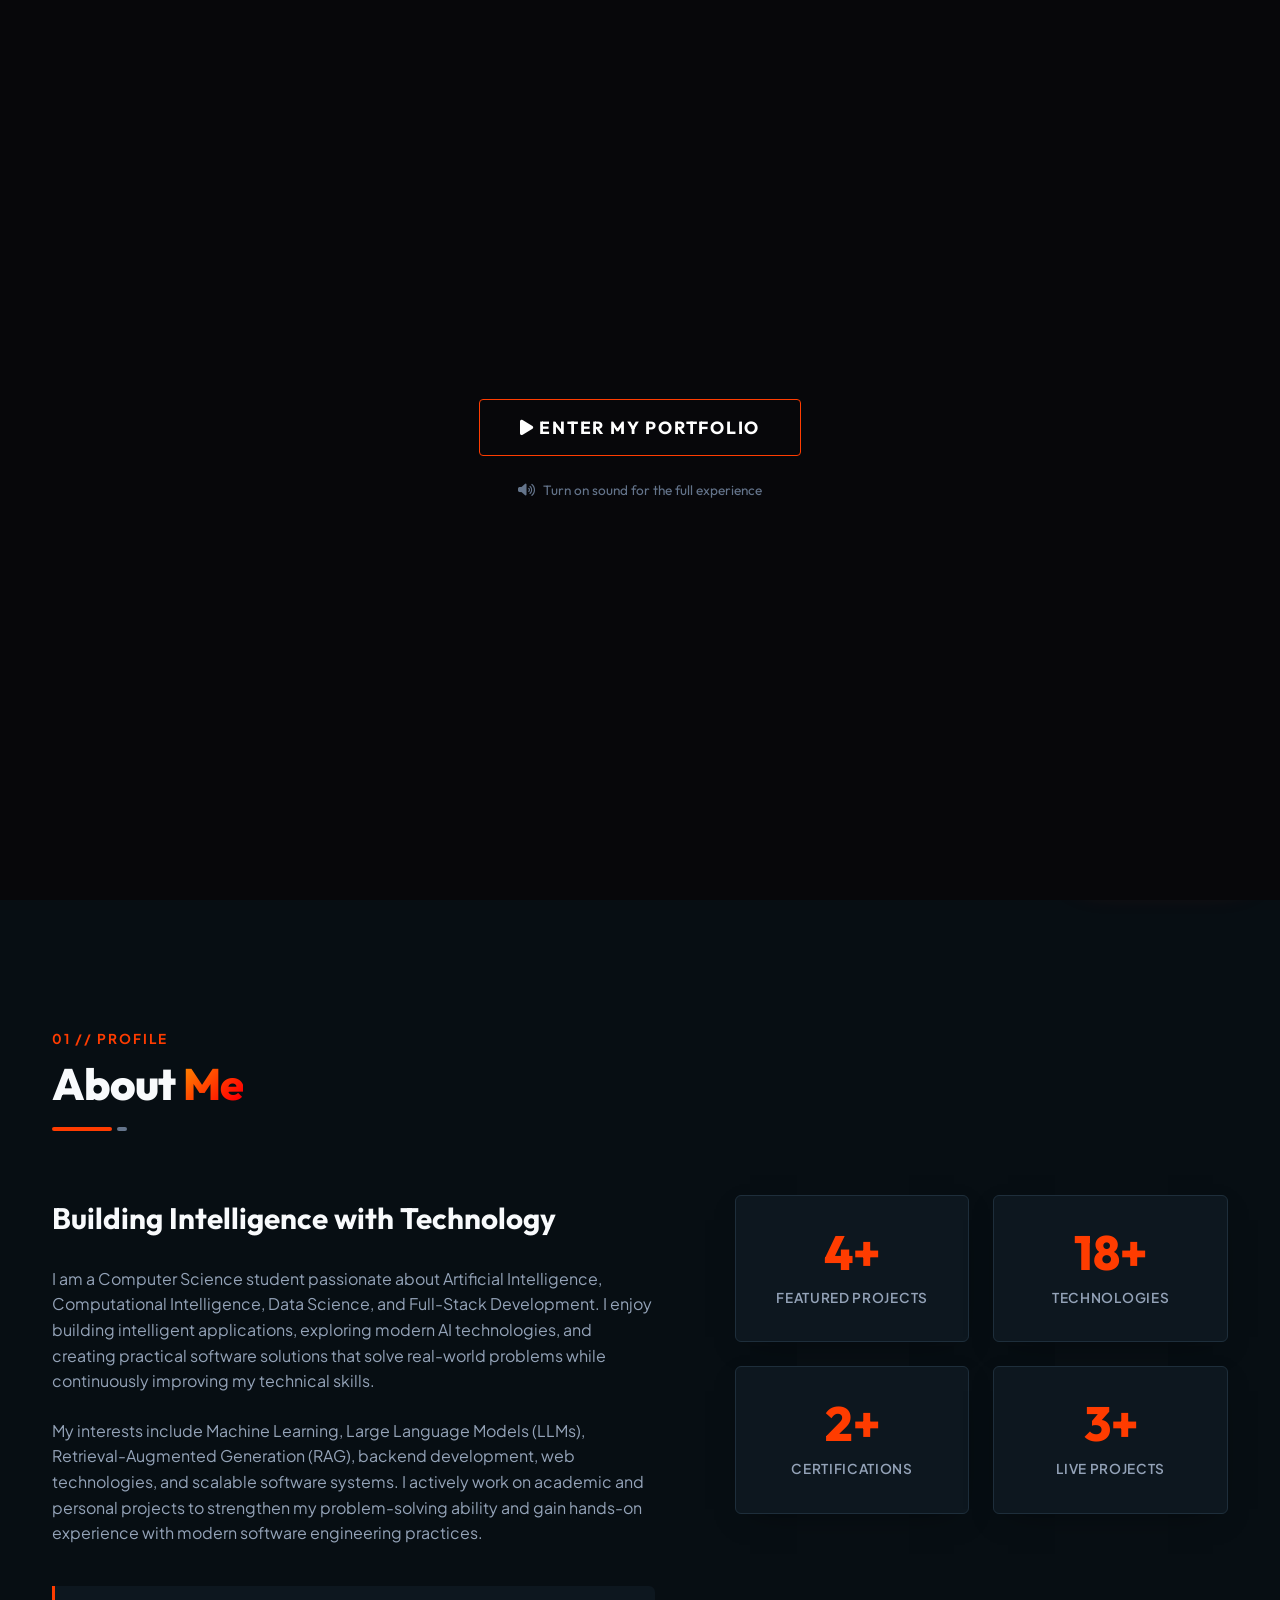
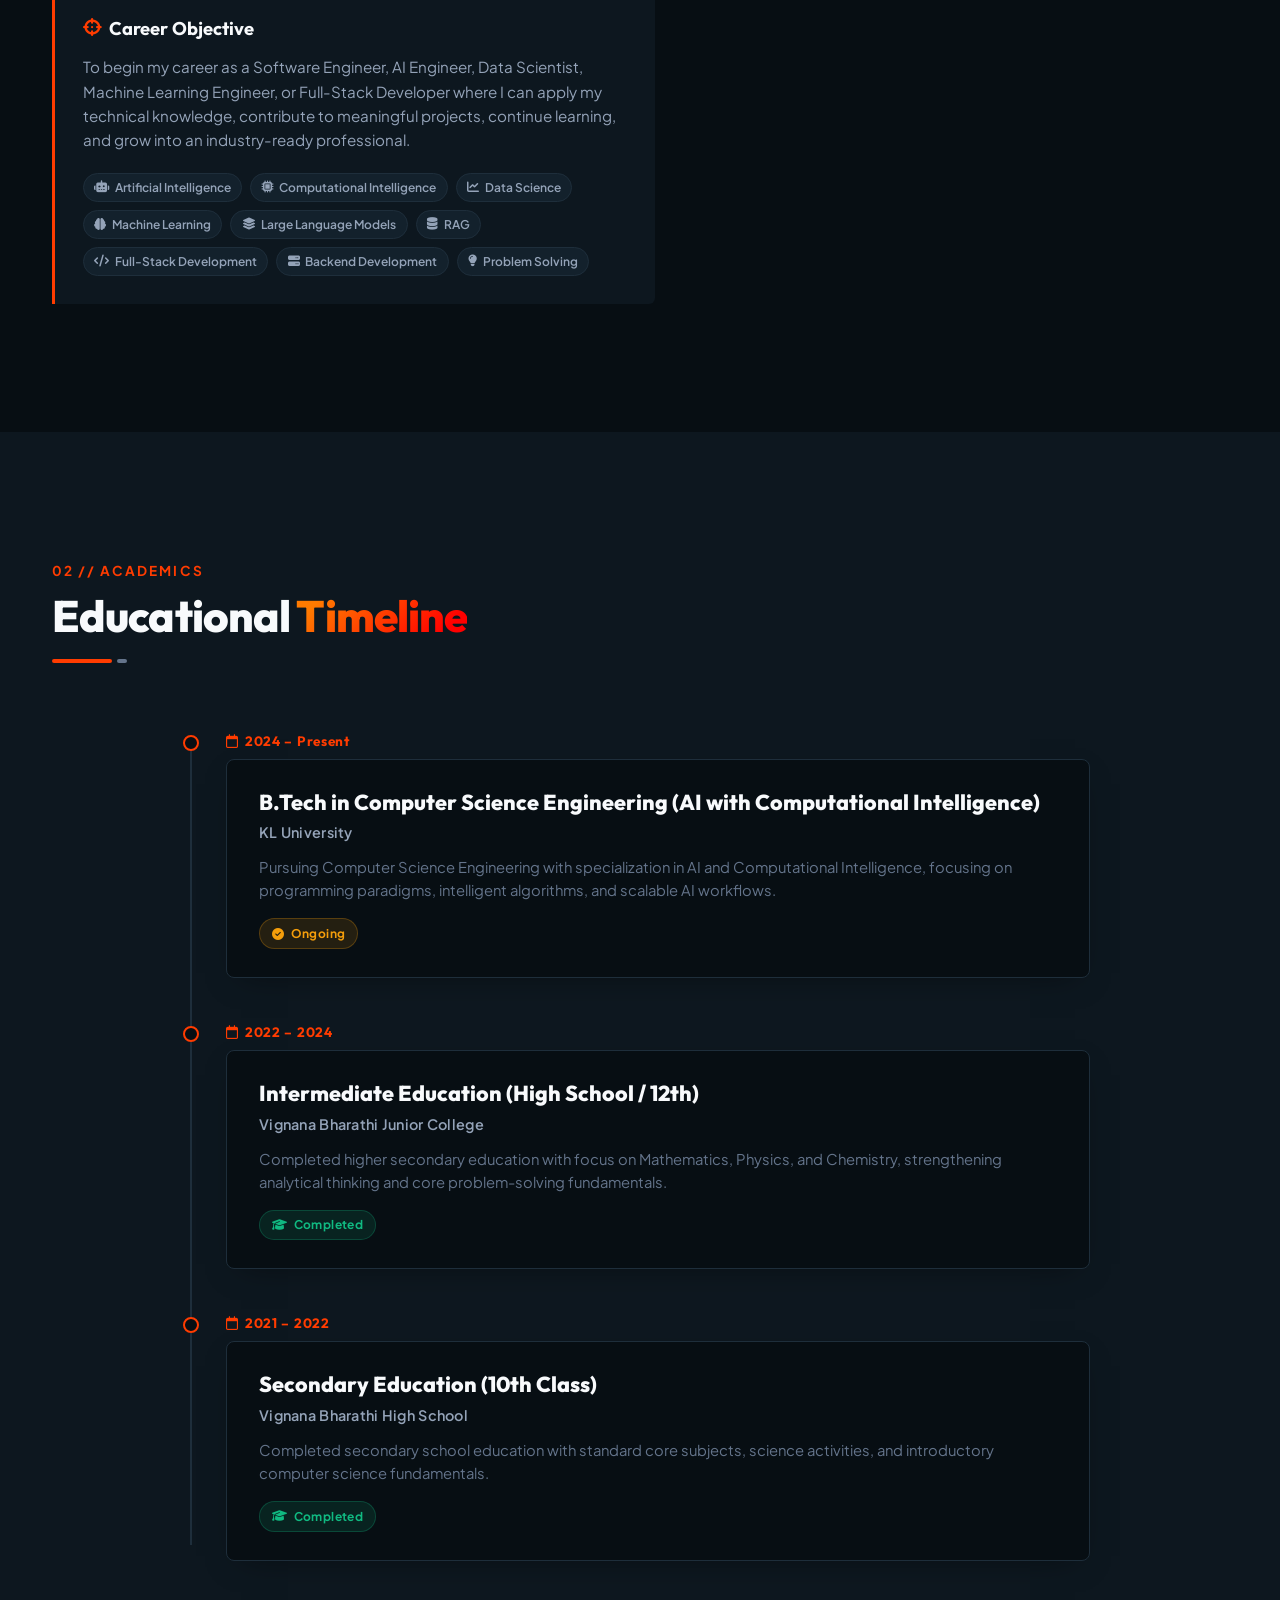
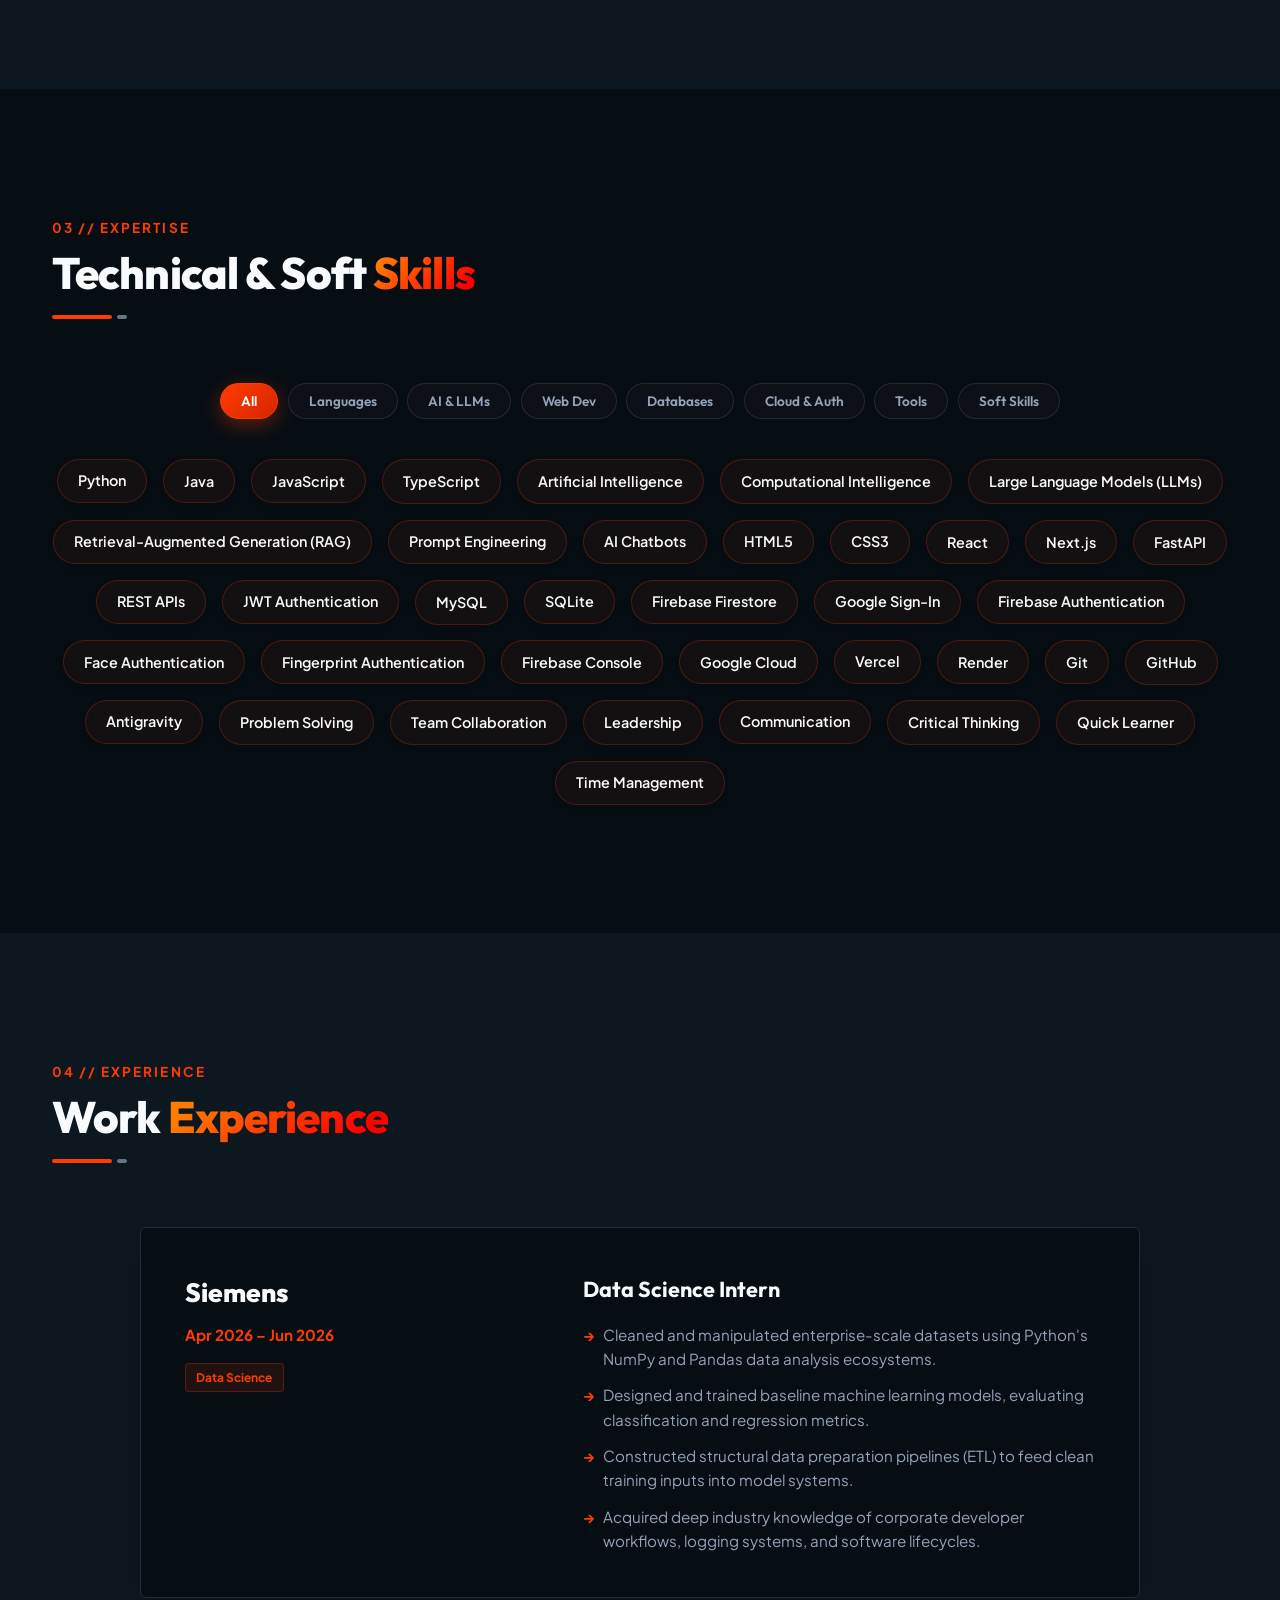
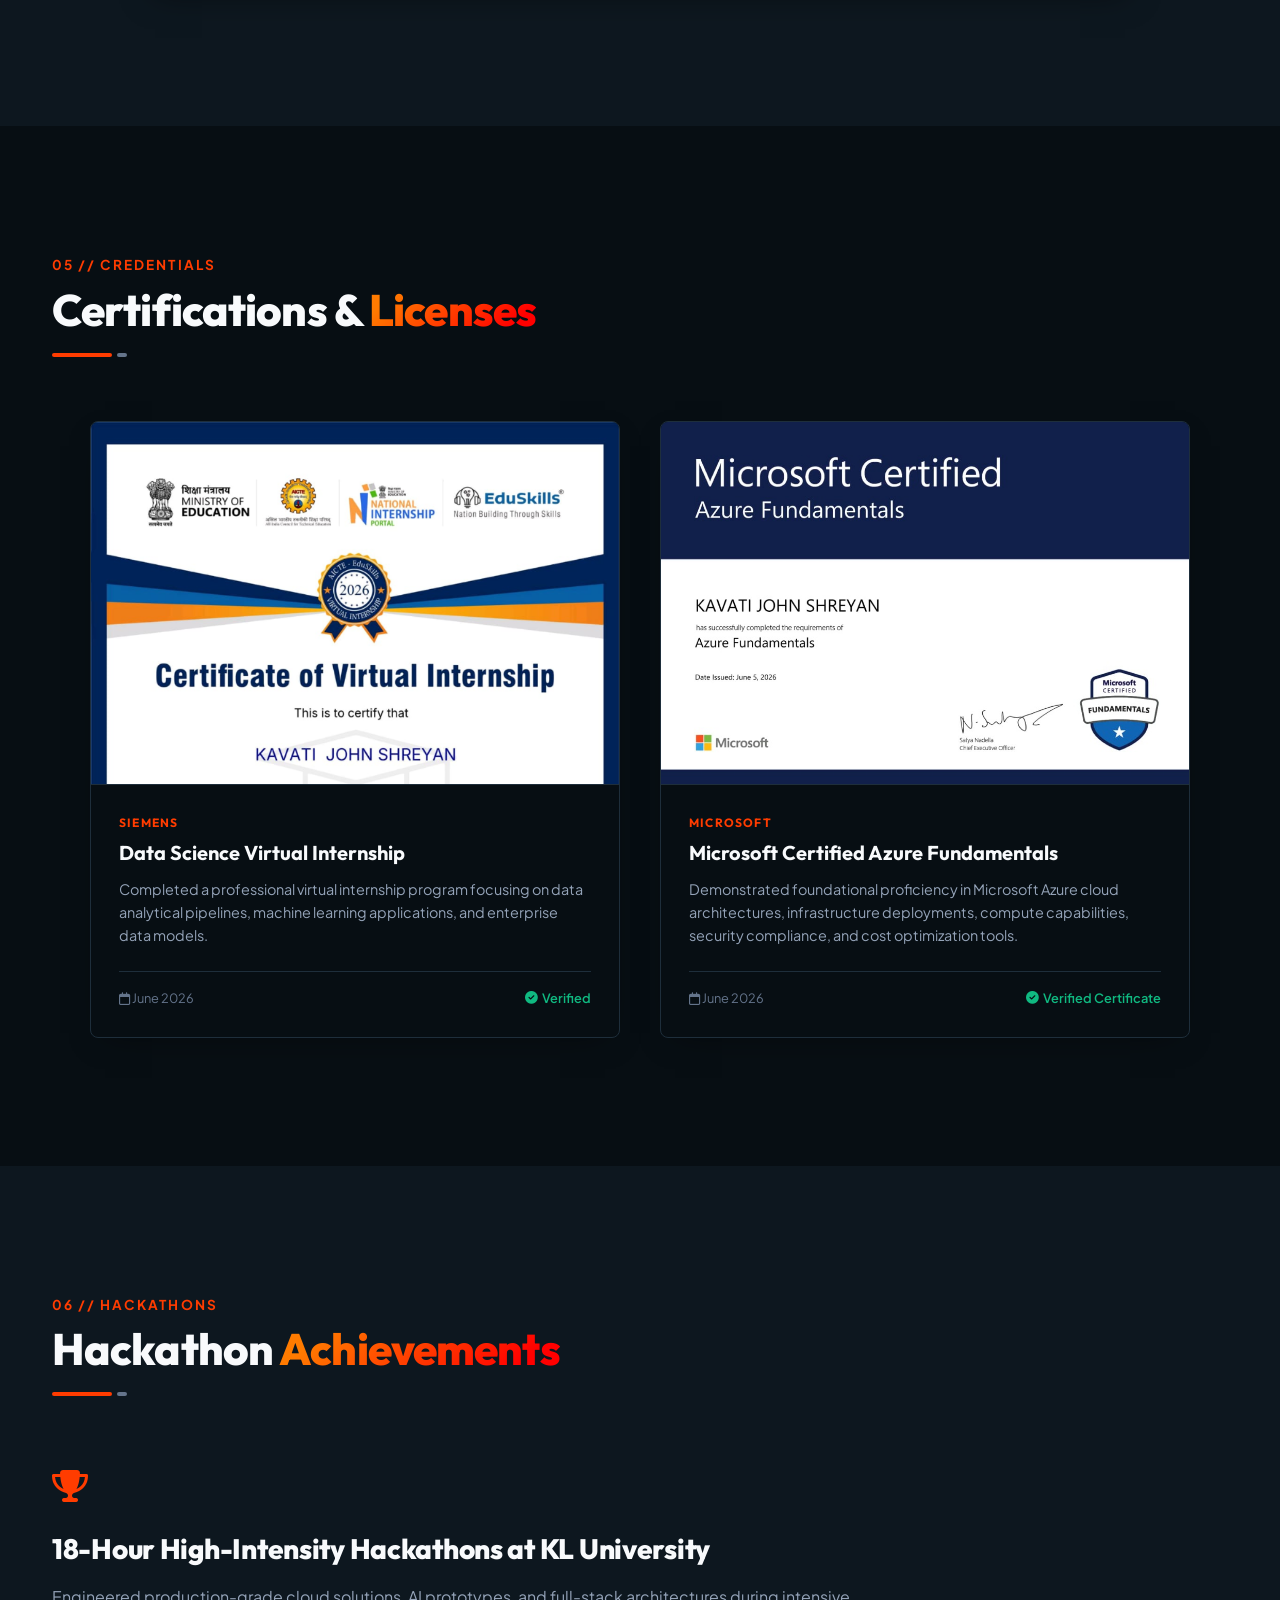
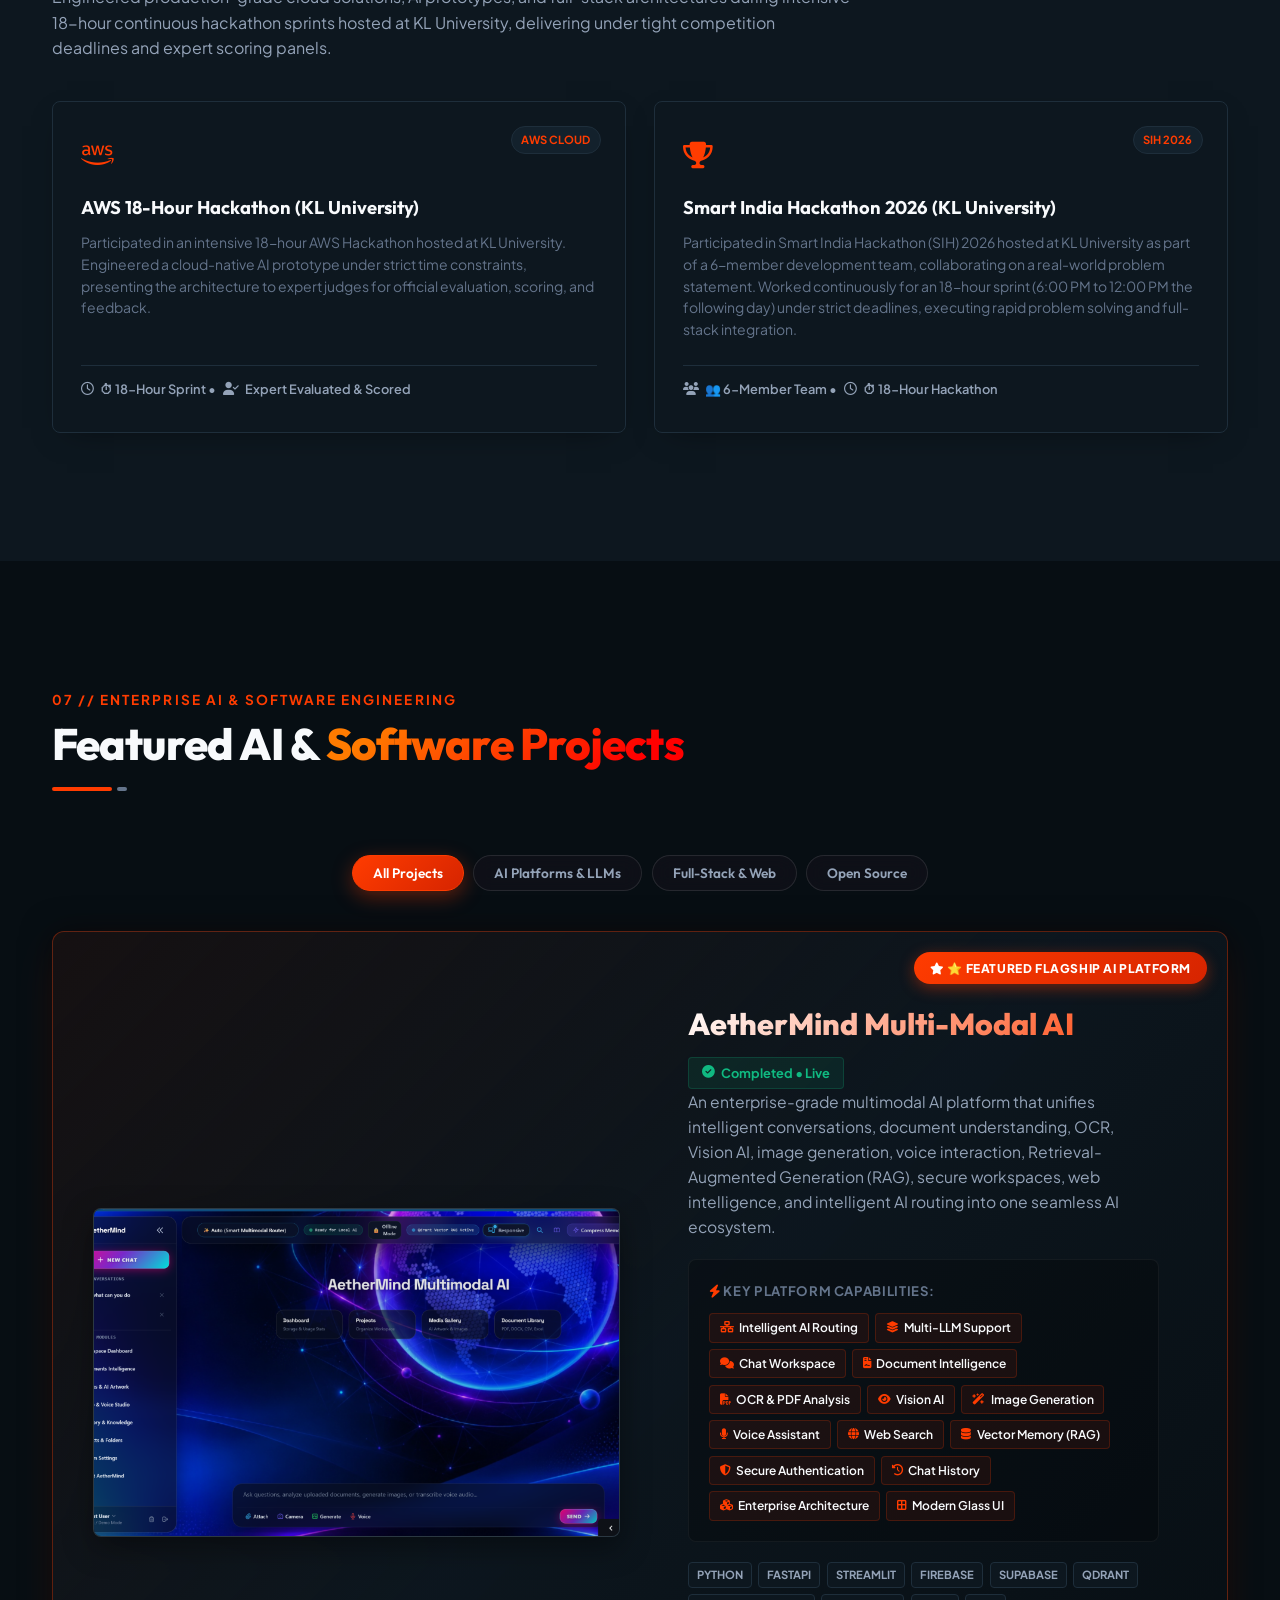
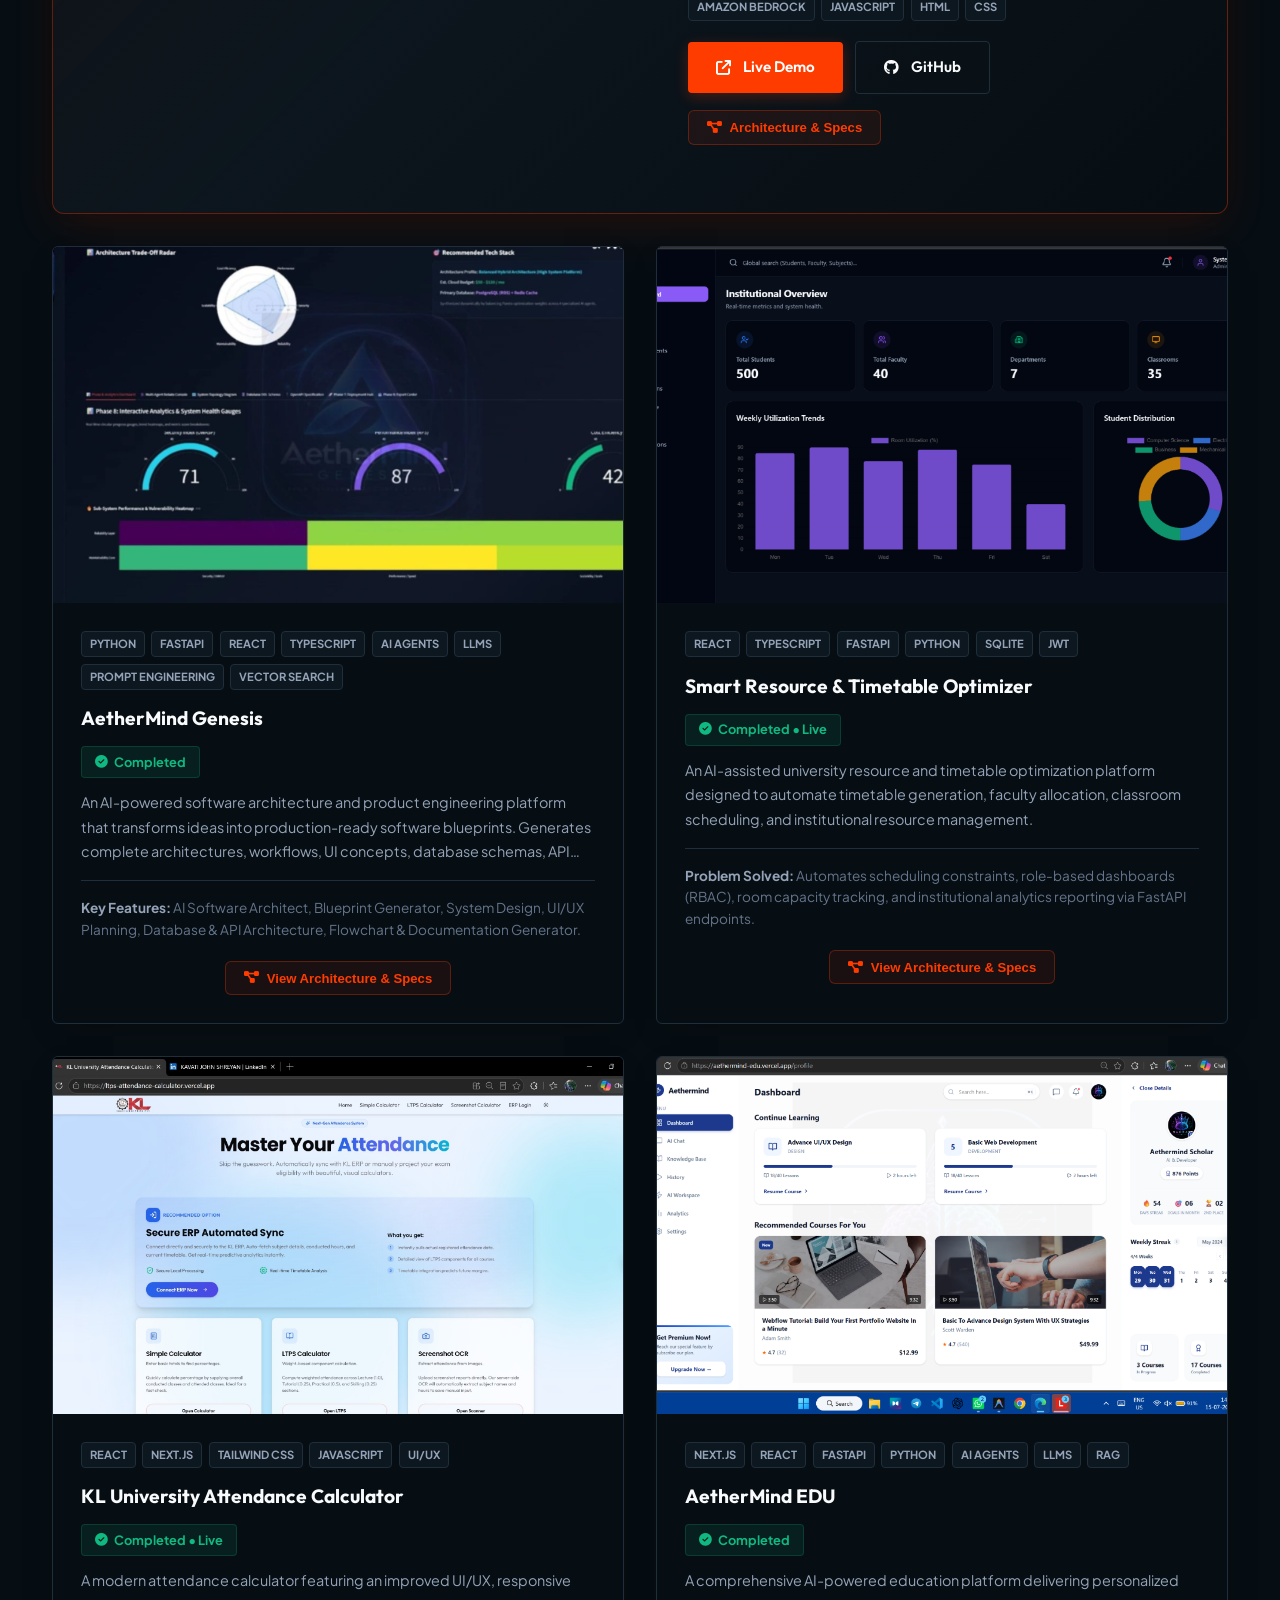
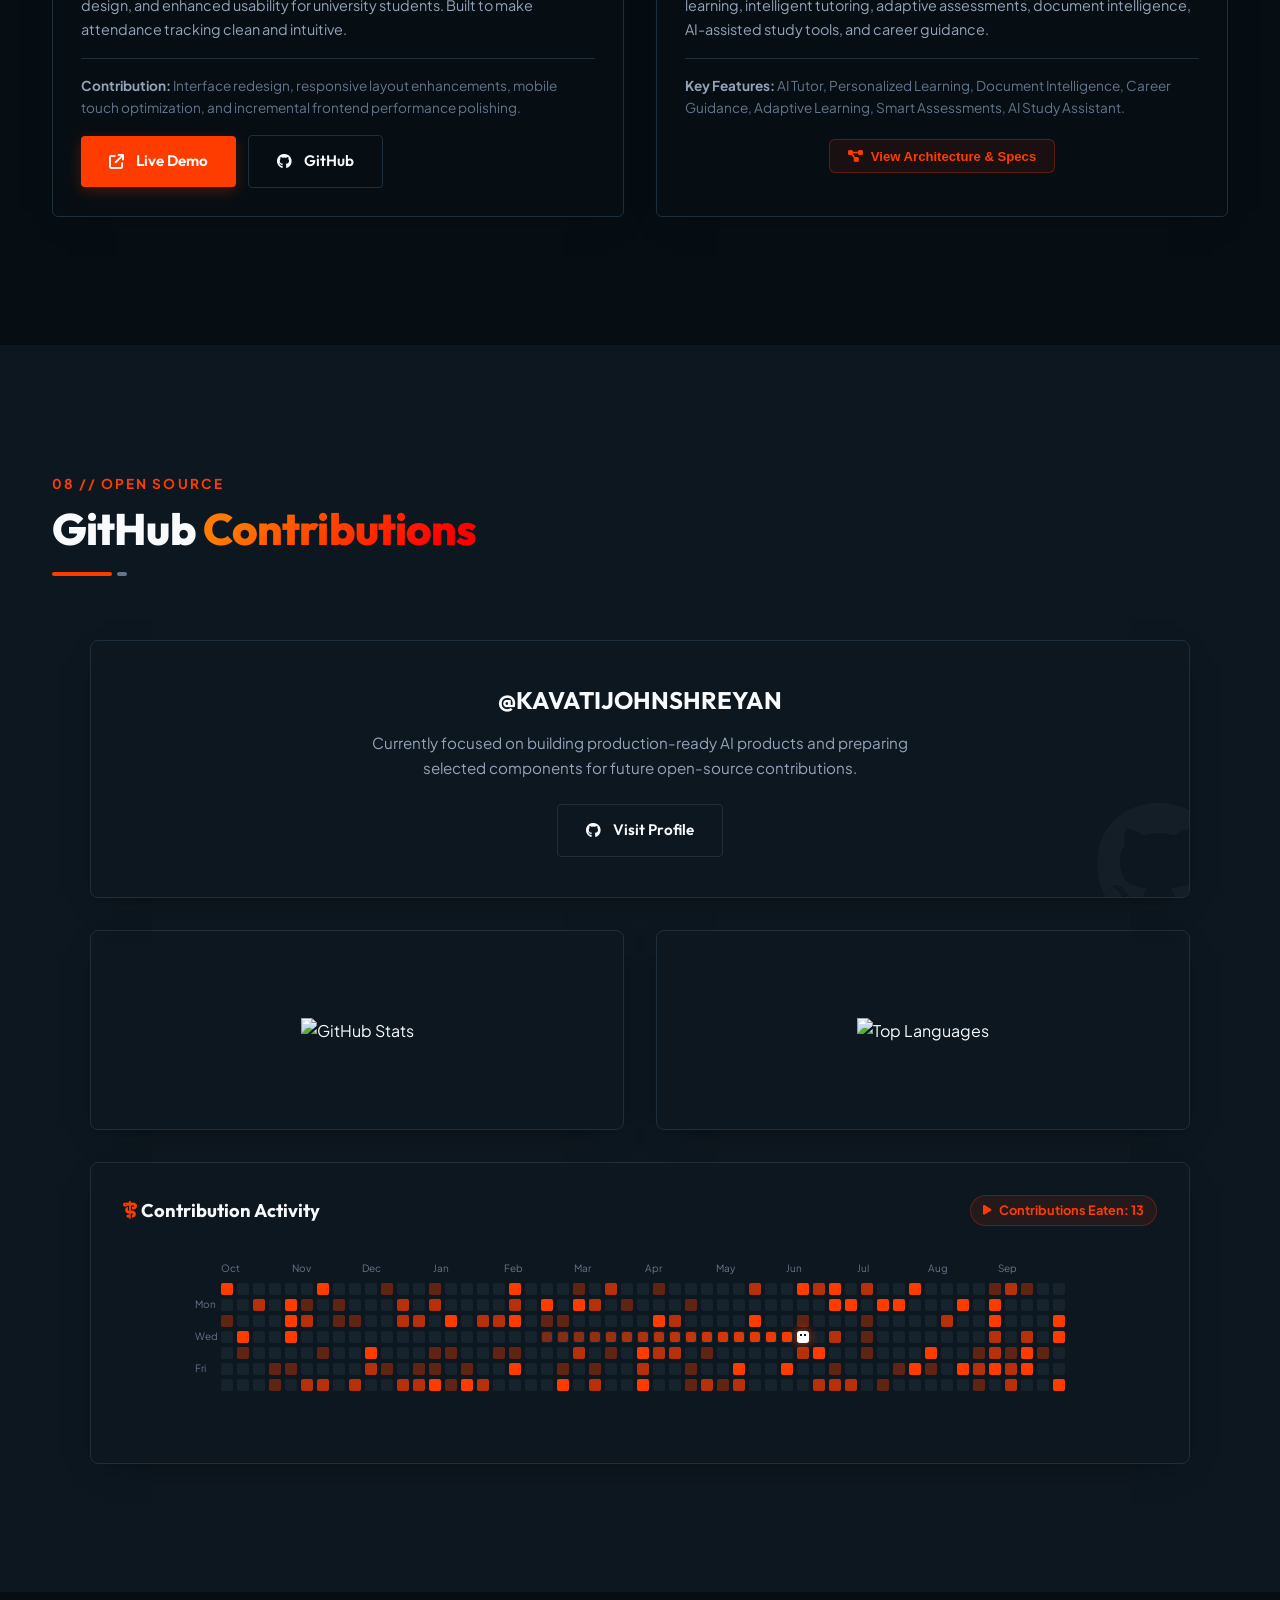
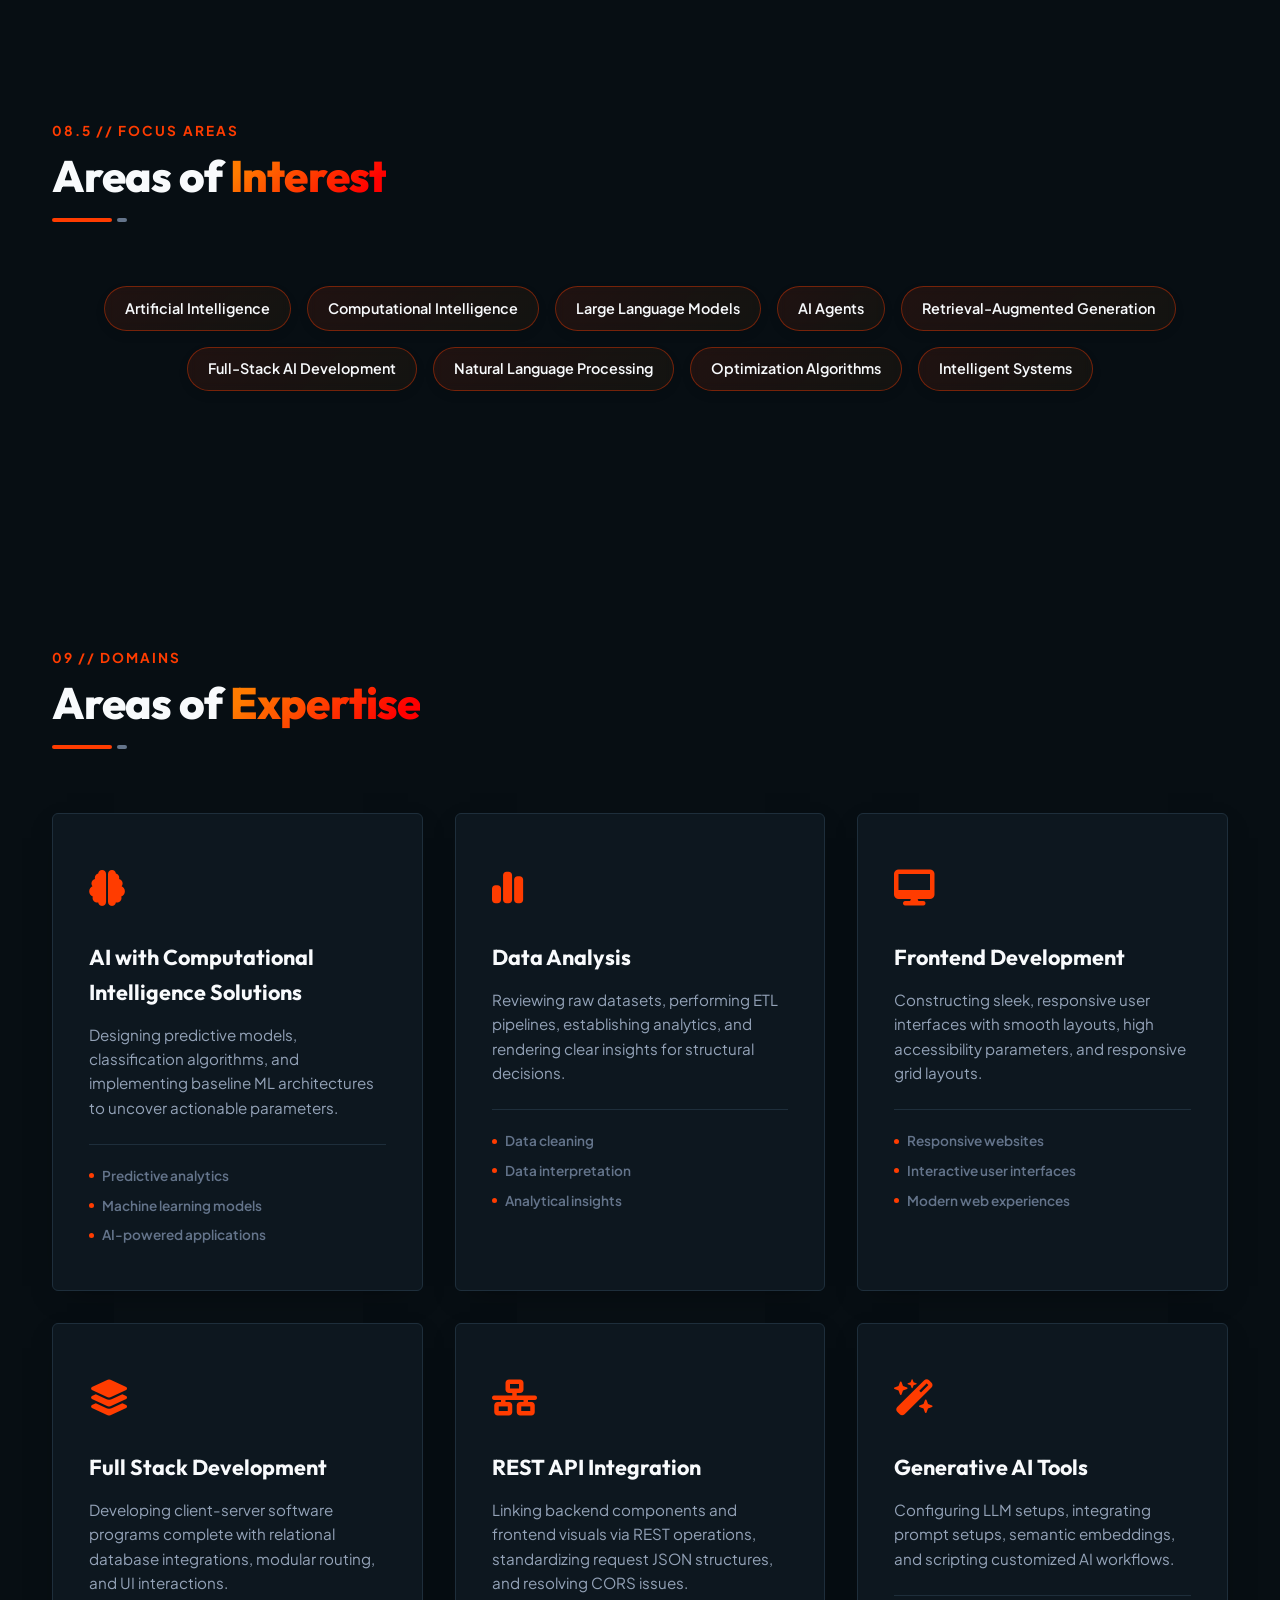
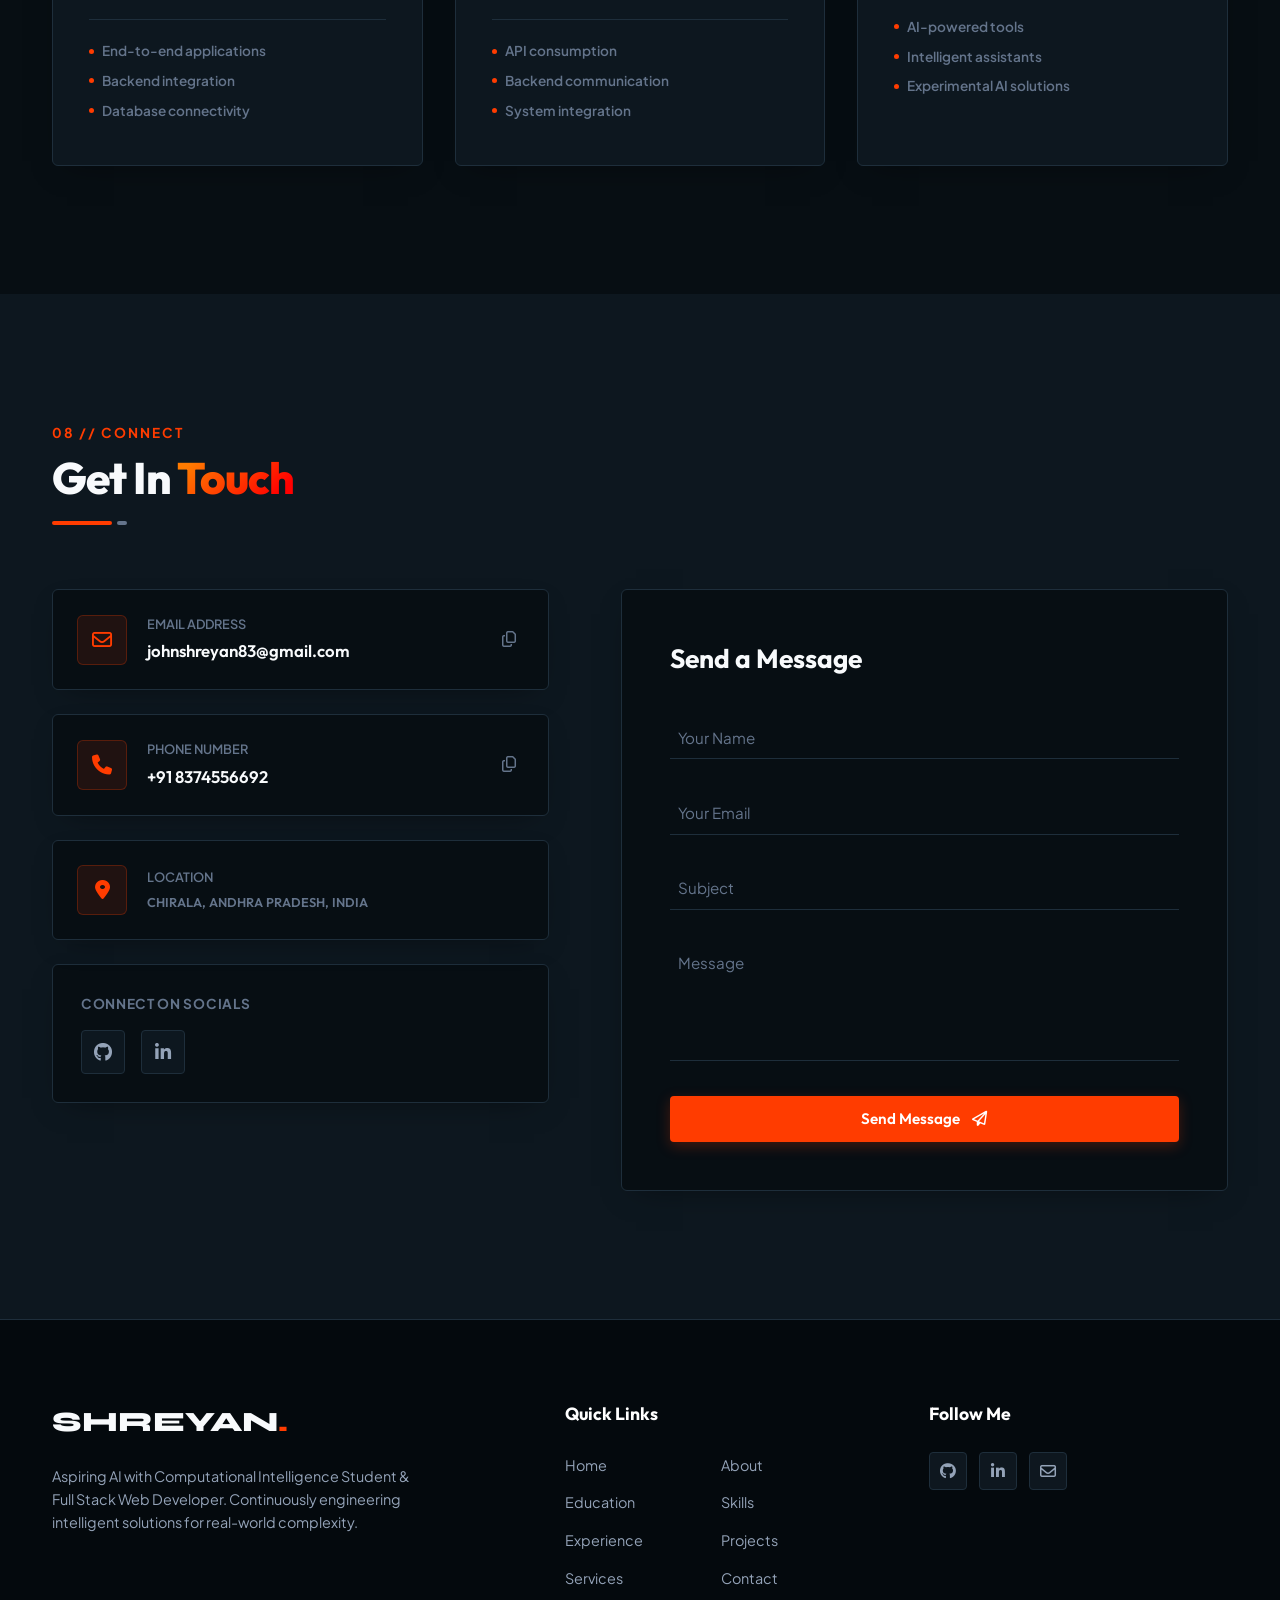
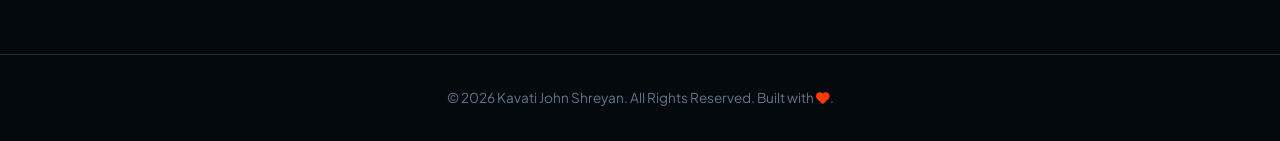
==== commit dc2460f1: "feat: transform resume to world-class ATS-optimized AI/Software Engineer resume and update email to " ====
--- a/index.html
+++ b/index.html
@@ -127,7 +127,7 @@
                 <a href="https://www.linkedin.com/in/kavati-john-shreyan-956a35366" target="_blank" rel="noopener noreferrer" aria-label="LinkedIn Profile">
                     <i class="fa-brands fa-linkedin-in"></i>
                 </a>
-                <a href="mailto:2400033326cse2@gmail.com" aria-label="Send Email">
+                <a href="mailto:johnshreyan83@gmail.com" aria-label="Send Email">
                     <i class="fa-regular fa-envelope"></i>
                 </a>
             </div>
@@ -920,9 +920,9 @@
                             <div class="c-icon"><i class="fa-regular fa-envelope"></i></div>
                             <div class="c-details">
                                 <span>Email Address</span>
-                                <a href="mailto:2400033326cse2@gmail.com" class="c-link">2400033326cse2@gmail.com</a>
-                            </div>
-                            <button class="copy-btn" data-copy="2400033326cse2@gmail.com" aria-label="Copy email to clipboard">
+                                <a href="mailto:johnshreyan83@gmail.com" class="c-link">johnshreyan83@gmail.com</a>
+                            </div>
+                            <button class="copy-btn" data-copy="johnshreyan83@gmail.com" aria-label="Copy email to clipboard">
                                 <i class="fa-regular fa-copy"></i>
                             </button>
                         </div>
@@ -1027,7 +1027,7 @@
                 <div class="footer-social-icons">
                     <a href="https://github.com/KAVATIJOHNSHREYAN" target="_blank" rel="noopener noreferrer" aria-label="GitHub"><i class="fa-brands fa-github"></i></a>
                     <a href="https://www.linkedin.com/in/kavati-john-shreyan-956a35366" target="_blank" rel="noopener noreferrer" aria-label="LinkedIn"><i class="fa-brands fa-linkedin-in"></i></a>
-                    <a href="mailto:2400033326cse2@gmail.com" aria-label="Email"><i class="fa-regular fa-envelope"></i></a>
+                    <a href="mailto:johnshreyan83@gmail.com" aria-label="Email"><i class="fa-regular fa-envelope"></i></a>
                 </div>
             </div>
         </div>
--- a/autopilot.css
+++ b/autopilot.css
@@ -1,32 +1,172 @@
-/* Autopilot Walkthrough Tour Custom Styles */
+/* ==========================================================================
+   kjs PORTFOLIO AUTOPILOT V2.0 – PREMIUM RECRUITER EXPERIENCE STYLES
+   ========================================================================== */
 
 :root {
   --ap-accent: #ff3c00;
-  /* Matching the orange theme in the portfolio */
-  --ap-bg: rgba(13, 23, 31, 0.95);
-  --ap-border: rgba(255, 60, 0, 0.25);
+  --ap-accent-glow: rgba(255, 60, 0, 0.4);
+  --ap-accent-alpha: rgba(255, 60, 0, 0.12);
+  --ap-bg: rgba(11, 15, 25, 0.92);
+  --ap-border: rgba(255, 60, 0, 0.3);
   --ap-text: #f8fafc;
-}
-
-/* Floating Controller - Top Right Positioned */
+  --ap-muted: #94a3b8;
+}
+
+/* ==========================================================================
+   1. VIRTUAL / FAKE CURSOR
+   ========================================================================== */
+#ap-virtual-cursor {
+  position: fixed;
+  top: 0;
+  left: 0;
+  width: 22px;
+  height: 22px;
+  z-index: 9999999;
+  pointer-events: none;
+  opacity: 0;
+  transform: translate3d(-100px, -100px, 0) scale(1);
+  transition: opacity 0.3s ease, transform 0.15s ease-out;
+  display: flex;
+  align-items: center;
+  justify-content: center;
+}
+
+#ap-virtual-cursor.active {
+  opacity: 1;
+}
+
+.ap-cursor-pointer {
+  width: 14px;
+  height: 14px;
+  background: var(--ap-accent);
+  border: 2px solid #ffffff;
+  border-radius: 50%;
+  box-shadow: 0 0 15px var(--ap-accent), 0 0 30px var(--ap-accent-glow);
+  position: relative;
+  transition: transform 0.2s cubic-bezier(0.34, 1.56, 0.64, 1);
+}
+
+.ap-cursor-ring {
+  position: absolute;
+  top: -8px;
+  left: -8px;
+  width: 30px;
+  height: 30px;
+  border: 1.5px dashed rgba(255, 60, 0, 0.7);
+  border-radius: 50%;
+  animation: ap-cursor-spin 4s linear infinite;
+  pointer-events: none;
+}
+
+#ap-virtual-cursor.hovering .ap-cursor-pointer {
+  transform: scale(1.6);
+  background: #ffffff;
+  border-color: var(--ap-accent);
+}
+
+#ap-virtual-cursor.clicking .ap-cursor-pointer {
+  transform: scale(0.9);
+}
+
+@keyframes ap-cursor-spin {
+  0% { transform: rotate(0deg); }
+  100% { transform: rotate(360deg); }
+}
+
+/* ==========================================================================
+   2. SECTION HIGHLIGHT ENGINE
+   ========================================================================== */
+section {
+  transition: transform 0.6s cubic-bezier(0.16, 1, 0.3, 1), box-shadow 0.6s ease, border-color 0.6s ease, background-color 0.6s ease;
+}
+
+.ap-highlight-section {
+  transform: scale(1.012) !important;
+  z-index: 5;
+  box-shadow: 0 0 40px rgba(255, 60, 0, 0.12), inset 0 0 20px rgba(255, 60, 0, 0.05) !important;
+  border-color: rgba(255, 60, 0, 0.3) !important;
+  border-radius: 12px;
+  position: relative;
+}
+
+.ap-highlight-section::after {
+  content: '';
+  position: absolute;
+  top: 0;
+  left: 0;
+  right: 0;
+  height: 2px;
+  background: linear-gradient(90deg, transparent, var(--ap-accent), transparent);
+  box-shadow: 0 0 15px var(--ap-accent);
+  pointer-events: none;
+  animation: ap-scanline 2s ease-in-out infinite;
+}
+
+@keyframes ap-scanline {
+  0% { opacity: 0.3; transform: scaleX(0.7); }
+  50% { opacity: 1; transform: scaleX(1); }
+  100% { opacity: 0.3; transform: scaleX(0.7); }
+}
+
+/* Element Focus Hover during Inspection */
+.ap-hover-focus {
+  transform: translateY(-8px) scale(1.02) !important;
+  border-color: var(--ap-accent) !important;
+  box-shadow: 0 15px 35px rgba(255, 60, 0, 0.25) !important;
+  transition: transform 0.4s cubic-bezier(0.16, 1, 0.3, 1), box-shadow 0.4s ease, border-color 0.4s ease !important;
+}
+
+/* Link Preview Popup Tooltip */
+#ap-link-preview-popup {
+  position: fixed;
+  z-index: 99999999;
+  background: rgba(11, 17, 28, 0.95);
+  backdrop-filter: blur(12px);
+  -webkit-backdrop-filter: blur(12px);
+  border: 1px solid var(--ap-accent);
+  color: #ffffff;
+  padding: 8px 14px;
+  border-radius: 8px;
+  font-family: 'Outfit', sans-serif;
+  font-size: 12px;
+  font-weight: 600;
+  box-shadow: 0 10px 30px rgba(0, 0, 0, 0.6), 0 0 15px var(--ap-accent-glow);
+  pointer-events: auto;
+  cursor: pointer;
+  opacity: 0;
+  transform: translateY(10px) scale(0.95);
+  transition: opacity 0.25s ease, transform 0.25s cubic-bezier(0.16, 1, 0.3, 1);
+  display: flex;
+  align-items: center;
+  gap: 8px;
+}
+
+#ap-link-preview-popup.active {
+  opacity: 1;
+  transform: translateY(0) scale(1);
+}
+
+/* ==========================================================================
+   3. PREMIUM GLASSMORPHISM DASHBOARD CONTROLLER
+   ========================================================================== */
 #ap-controller-bar {
   position: fixed;
-  top: 90px;
+  top: 85px;
   right: 24px;
   z-index: 999999;
   background: var(--ap-bg);
-  backdrop-filter: blur(12px);
-  -webkit-backdrop-filter: blur(12px);
+  backdrop-filter: blur(16px);
+  -webkit-backdrop-filter: blur(16px);
   border: 1px solid var(--ap-border);
-  border-radius: 14px;
-  padding: 12px 20px;
-  box-shadow: 0 10px 40px rgba(0, 0, 0, 0.6), 0 0 20px rgba(255, 60, 0, 0.15);
+  border-radius: 16px;
+  padding: 16px 20px;
+  box-shadow: 0 20px 50px rgba(0, 0, 0, 0.7), 0 0 25px rgba(255, 60, 0, 0.2);
   display: flex;
   flex-direction: column;
-  gap: 10px;
-  width: 360px;
-  max-width: 90vw;
-  transition: transform 0.4s cubic-bezier(0.175, 0.885, 0.32, 1.275), opacity 0.4s, max-height 0.3s ease;
+  gap: 12px;
+  width: 380px;
+  max-width: 92vw;
+  transition: transform 0.4s cubic-bezier(0.16, 1, 0.3, 1), opacity 0.4s ease;
   opacity: 0;
   pointer-events: none;
   box-sizing: border-box;
@@ -38,31 +178,63 @@
   pointer-events: auto;
 }
 
-/* Minimized State - Compact header bar so content beneath is completely visible */
-#ap-controller-bar.minimized .ap-body,
+#ap-controller-bar.minimized {
+  padding: 10px 16px;
+  width: auto;
+  border-radius: 30px;
+}
+
+#ap-controller-bar.minimized .ap-dashboard-body,
+#ap-controller-bar.minimized .ap-metrics-grid,
+#ap-controller-bar.minimized .ap-nav-controls,
 #ap-controller-bar.minimized .ap-footer {
   display: none !important;
 }
 
-#ap-controller-bar.minimized {
-  padding: 10px 16px;
-  gap: 0;
-  width: auto;
-  border-radius: 25px;
-}
-
-.ap-controls {
+.ap-header {
+  display: flex;
+  justify-content: space-between;
+  align-items: center;
+  border-bottom: 1px solid rgba(255, 255, 255, 0.08);
+  padding-bottom: 10px;
+}
+
+.ap-title-badge {
   display: flex;
   align-items: center;
   gap: 8px;
-}
-
-.ap-btn-minimize {
-  background: rgba(255, 255, 255, 0.08);
-  border: 1px solid rgba(255, 255, 255, 0.15);
+  font-family: 'Outfit', sans-serif;
+  font-size: 13px;
+  font-weight: 700;
+  letter-spacing: 0.06em;
+  text-transform: uppercase;
   color: var(--ap-text);
-  width: 26px;
-  height: 26px;
+}
+
+.ap-title-badge i {
+  color: var(--ap-accent);
+  font-size: 14px;
+  animation: ap-pulse 1.8s infinite;
+}
+
+@keyframes ap-pulse {
+  0% { transform: scale(1); opacity: 0.8; }
+  50% { transform: scale(1.2); opacity: 1; }
+  100% { transform: scale(1); opacity: 0.8; }
+}
+
+.ap-top-actions {
+  display: flex;
+  align-items: center;
+  gap: 6px;
+}
+
+.ap-btn-icon {
+  background: rgba(255, 255, 255, 0.06);
+  border: 1px solid rgba(255, 255, 255, 0.12);
+  color: var(--ap-text);
+  width: 28px;
+  height: 28px;
   border-radius: 50%;
   cursor: pointer;
   display: flex;
@@ -72,181 +244,181 @@
   transition: all 0.2s ease;
 }
 
-.ap-btn-minimize:hover {
+.ap-btn-icon:hover {
   background: var(--ap-accent);
   border-color: var(--ap-accent);
   color: #ffffff;
-}
-
-.ap-header {
-  display: flex;
-  justify-content: space-between;
-  align-items: center;
-  border-bottom: 1px solid rgba(255, 255, 255, 0.08);
-  padding-bottom: 8px;
-}
-
-.ap-title {
+  box-shadow: 0 0 12px var(--ap-accent-glow);
+}
+
+.ap-btn-icon.active {
+  background: var(--ap-accent);
+  border-color: var(--ap-accent);
+  color: #ffffff;
+}
+
+/* Metrics Grid */
+.ap-metrics-grid {
+  display: grid;
+  grid-template-columns: repeat(3, 1fr);
+  gap: 8px;
+  background: rgba(255, 255, 255, 0.03);
+  padding: 8px 12px;
+  border-radius: 10px;
+  border: 1px solid rgba(255, 255, 255, 0.05);
+}
+
+.ap-metric-card {
+  display: flex;
+  flex-direction: column;
+  align-items: center;
+  gap: 2px;
+}
+
+.ap-metric-label {
+  font-size: 10px;
+  font-weight: 600;
+  text-transform: uppercase;
+  color: var(--ap-muted);
+  letter-spacing: 0.05em;
+}
+
+.ap-metric-value {
+  font-family: 'Outfit', monospace;
+  font-size: 13px;
+  font-weight: 700;
+  color: var(--ap-text);
+}
+
+.ap-dashboard-body {
+  display: flex;
+  flex-direction: column;
+  gap: 6px;
+}
+
+.ap-viewing-tag {
+  font-size: 11px;
+  font-weight: 600;
+  color: var(--ap-accent);
+  text-transform: uppercase;
+  letter-spacing: 0.05em;
+  display: flex;
+  align-items: center;
+  gap: 6px;
+}
+
+.ap-status-msg {
   font-family: 'Outfit', sans-serif;
   font-size: 13px;
+  line-height: 1.45;
+  color: var(--ap-text);
+  min-height: 38px;
+}
+
+/* Nav Controls */
+.ap-nav-controls {
+  display: flex;
+  align-items: center;
+  justify-content: space-between;
+  gap: 6px;
+  margin-top: 4px;
+}
+
+.ap-ctrl-btn {
+  background: rgba(255, 255, 255, 0.05);
+  border: 1px solid rgba(255, 255, 255, 0.12);
+  color: var(--ap-text);
+  padding: 6px 10px;
+  font-size: 11px;
   font-weight: 600;
-  text-transform: uppercase;
-  letter-spacing: 0.05em;
+  border-radius: 6px;
+  cursor: pointer;
+  display: flex;
+  align-items: center;
+  gap: 5px;
+  transition: all 0.2s ease;
+  flex: 1;
+  justify-content: center;
+}
+
+.ap-ctrl-btn:hover {
+  background: rgba(255, 60, 0, 0.2);
+  border-color: var(--ap-accent);
+  color: #ffffff;
+}
+
+.ap-ctrl-btn.btn-play-pause {
+  background: var(--ap-accent-alpha);
+  border-color: var(--ap-accent);
   color: var(--ap-accent);
-  display: flex;
-  align-items: center;
-  gap: 6px;
-}
-
-.ap-title i {
-  animation: ap-pulse 1.5s infinite;
-}
-
-.ap-step-num {
-  font-size: 11px;
-  color: #94a3b8;
-  background: rgba(255, 255, 255, 0.05);
-  padding: 2px 8px;
-  border-radius: 9999px;
-  font-weight: 500;
-}
-
-.ap-body {
-  font-family: 'Outfit', sans-serif;
-  font-size: 14px;
-  line-height: 1.5;
-  color: var(--ap-text);
-  min-height: 40px;
-}
-
+}
+
+.ap-ctrl-btn.btn-play-pause:hover {
+  background: var(--ap-accent);
+  color: #ffffff;
+}
+
+/* Footer & Progress Track */
 .ap-footer {
   display: flex;
   align-items: center;
   justify-content: space-between;
-  gap: 12px;
+  gap: 10px;
   margin-top: 4px;
 }
 
-/* Progress bar container */
 .ap-progress-track {
   flex-grow: 1;
   height: 6px;
-  background: rgba(255, 255, 255, 0.1);
-  border-radius: 3px;
+  background: rgba(255, 255, 255, 0.08);
+  border-radius: 4px;
   overflow: hidden;
+  position: relative;
 }
 
 .ap-progress-fill {
   height: 100%;
   width: 0%;
   background: linear-gradient(90deg, var(--ap-accent) 0%, #ff8c00 100%);
-  border-radius: 3px;
-  transition: width 0.4s ease;
-}
-
-/* Button */
+  border-radius: 4px;
+  transition: width 0.3s ease;
+  box-shadow: 0 0 10px var(--ap-accent);
+}
+
 .ap-btn-stop {
   background: rgba(239, 68, 68, 0.15);
   border: 1px solid rgba(239, 68, 68, 0.4);
   color: #ef4444;
-  padding: 6px 14px;
-  font-size: 12px;
-  font-weight: 600;
-  border-radius: 8px;
+  padding: 5px 12px;
+  font-size: 11px;
+  font-weight: 700;
+  border-radius: 6px;
   cursor: pointer;
   display: flex;
   align-items: center;
-  gap: 6px;
+  gap: 5px;
   transition: all 0.2s ease;
 }
 
 .ap-btn-stop:hover {
   background: #ef4444;
   color: #ffffff;
-  box-shadow: 0 0 10px rgba(239, 68, 68, 0.3);
-}
-
-/* Skip Tour Floating Button (Bottom-Right) */
-#ap-skip-btn {
-  position: fixed;
-  bottom: 28px;
-  right: 28px;
-  z-index: 999999;
-  background: var(--ap-bg);
-  backdrop-filter: blur(12px);
-  -webkit-backdrop-filter: blur(12px);
-  border: 1px solid var(--ap-accent);
-  color: var(--ap-text);
-  padding: 10px 18px;
-  font-family: 'Outfit', sans-serif;
-  font-size: 13px;
-  font-weight: 700;
-  border-radius: 30px;
-  cursor: pointer;
-  display: flex;
-  align-items: center;
-  gap: 8px;
-  box-shadow: 0 8px 25px rgba(0, 0, 0, 0.5), 0 0 15px rgba(255, 60, 0, 0.3);
-  transition: all 0.3s cubic-bezier(0.175, 0.885, 0.32, 1.275);
-  opacity: 0;
-  transform: scale(0.8) translateY(20px);
-  pointer-events: none;
-}
-
-#ap-skip-btn.active {
-  opacity: 1;
-  transform: scale(1) translateY(0);
-  pointer-events: auto;
-}
-
-#ap-skip-btn:hover {
-  background: var(--ap-accent);
-  color: #ffffff;
-  box-shadow: 0 10px 30px rgba(255, 60, 0, 0.5);
-  transform: scale(1.05) translateY(-2px);
-}
-
-/* Glowing Target Section Highlight Frame */
-.ap-highlight-section {
-  position: relative;
-  outline: 2px solid var(--ap-accent) !important;
-  outline-offset: 4px;
-  box-shadow: 0 0 35px rgba(255, 60, 0, 0.3) !important;
-  transition: all 0.4s ease;
-}
-
-/* Header Auto-Start Button Specific Styling */
-.btn-nav-ap {
-  background: rgba(255, 60, 0, 0.08) !important;
-  border: 1px solid var(--ap-border) !important;
-  color: var(--ap-text) !important;
-  padding: 6px 12px !important;
-  font-size: 12px !important;
-  border-radius: 6px !important;
-  cursor: pointer !important;
-  display: flex !important;
-  align-items: center !important;
-  gap: 6px !important;
-  transition: all 0.3s ease !important;
-}
-
-.btn-nav-ap:hover {
-  background: var(--ap-accent) !important;
-  border-color: var(--ap-accent) !important;
-  color: #ffffff !important;
-  box-shadow: 0 0 12px rgba(255, 60, 0, 0.4) !important;
-}
-
-/* End Screen Link Queue Notification Overlay */
-.ap-finish-overlay {
+  box-shadow: 0 0 12px rgba(239, 68, 68, 0.4);
+}
+
+/* ==========================================================================
+   4. SUMMARY MODAL AT TOUR END
+   ========================================================================== */
+#ap-summary-overlay {
   position: fixed;
   top: 0;
   left: 0;
-  right: 0;
-  bottom: 0;
-  background: rgba(10, 15, 20, 0.85);
-  backdrop-filter: blur(8px);
-  z-index: 1000000;
+  width: 100vw;
+  height: 100vh;
+  background: rgba(5, 8, 15, 0.85);
+  backdrop-filter: blur(12px);
+  -webkit-backdrop-filter: blur(12px);
+  z-index: 9999999;
   display: flex;
   align-items: center;
   justify-content: center;
@@ -255,93 +427,118 @@
   transition: opacity 0.5s ease;
 }
 
-.ap-finish-overlay.active {
+#ap-summary-overlay.active {
   opacity: 1;
   pointer-events: auto;
 }
 
-.ap-finish-card {
-  background: var(--ap-bg);
-  border: 1px solid var(--ap-border);
-  padding: 40px;
+.ap-summary-card {
+  background: rgba(13, 20, 32, 0.95);
+  border: 1px solid var(--ap-accent);
+  box-shadow: 0 25px 60px rgba(0, 0, 0, 0.8), 0 0 40px rgba(255, 60, 0, 0.25);
   border-radius: 20px;
+  padding: 35px 40px;
+  max-width: 520px;
+  width: 90%;
   text-align: center;
-  max-width: 450px;
-  box-shadow: 0 15px 50px rgba(0, 0, 0, 0.8);
+  display: flex;
+  flex-direction: column;
+  align-items: center;
+  gap: 20px;
   transform: scale(0.9);
-  transition: transform 0.4s cubic-bezier(0.175, 0.885, 0.32, 1.275);
-}
-
-.ap-finish-overlay.active .ap-finish-card {
+  transition: transform 0.5s cubic-bezier(0.16, 1, 0.3, 1);
+}
+
+#ap-summary-overlay.active .ap-summary-card {
   transform: scale(1);
 }
 
-.ap-finish-card h3 {
-  font-family: 'Syne', sans-serif;
-  color: #ffffff;
+.ap-summary-icon {
+  width: 70px;
+  height: 70px;
+  background: var(--ap-accent-alpha);
+  border: 2px solid var(--ap-accent);
+  color: var(--ap-accent);
+  font-size: 28px;
+  border-radius: 50%;
+  display: flex;
+  align-items: center;
+  justify-content: center;
+  box-shadow: 0 0 25px var(--ap-accent-glow);
+}
+
+.ap-summary-card h3 {
+  font-family: 'Outfit', sans-serif;
   font-size: 24px;
-  margin-bottom: 12px;
-}
-
-.ap-finish-card p {
-  color: #94a3b8;
+  font-weight: 800;
+  color: #ffffff;
+  margin: 0;
+}
+
+.ap-summary-card p {
   font-size: 15px;
-  margin-bottom: 24px;
-}
-
-.ap-finish-chimes {
-  display: flex;
+  color: var(--ap-muted);
+  line-height: 1.6;
+  margin: 0;
+}
+
+.ap-summary-actions {
+  display: flex;
+  gap: 15px;
+  width: 100%;
+  margin-top: 10px;
+}
+
+.ap-summary-btn {
+  flex: 1;
+  padding: 12px 20px;
+  border-radius: 8px;
+  font-weight: 700;
+  font-size: 14px;
+  cursor: pointer;
+  transition: all 0.3s ease;
+  display: flex;
+  align-items: center;
   justify-content: center;
-  gap: 15px;
-  margin-bottom: 24px;
-}
-
-.ap-chime-icon {
-  width: 40px;
-  height: 40px;
-  background: rgba(255, 255, 255, 0.05);
-  border: 1px solid rgba(255, 255, 255, 0.1);
-  border-radius: 50%;
-  display: flex;
-  align-items: center;
-  justify-content: center;
-  color: #cbd5e1;
-  font-size: 18px;
-  animation: ap-float 2s ease-in-out infinite alternate;
-}
-
-.ap-chime-icon:nth-child(2) {
-  animation-delay: 0.3s;
-}
-
-.ap-chime-icon:nth-child(3) {
-  animation-delay: 0.6s;
-}
-
-/* Animations */
-@keyframes ap-pulse {
-  0% {
-    transform: scale(1);
-    opacity: 1;
+  gap: 8px;
+}
+
+.ap-summary-btn.primary {
+  background: var(--ap-accent);
+  border: 1px solid var(--ap-accent);
+  color: #ffffff;
+  box-shadow: 0 0 20px var(--ap-accent-glow);
+}
+
+.ap-summary-btn.primary:hover {
+  background: #e03500;
+  transform: translateY(-2px);
+}
+
+.ap-summary-btn.secondary {
+  background: transparent;
+  border: 1px solid rgba(255, 255, 255, 0.2);
+  color: #ffffff;
+}
+
+.ap-summary-btn.secondary:hover {
+  background: rgba(255, 255, 255, 0.08);
+}
+
+@media (max-width: 600px) {
+  #ap-controller-bar {
+    top: 75px;
+    right: 12px;
+    left: 12px;
+    width: auto;
+    max-width: none;
   }
 
-  50% {
-    transform: scale(1.15);
-    opacity: 0.8;
+  .ap-metrics-grid {
+    grid-template-columns: repeat(3, 1fr);
   }
 
-  100% {
-    transform: scale(1);
-    opacity: 1;
-  }
-}
-
-@keyframes ap-float {
-  0% {
-    transform: translateY(0);
-  }
-
-  100% {
-    transform: translateY(-8px);
+  .ap-nav-controls {
+    flex-wrap: wrap;
   }
 }
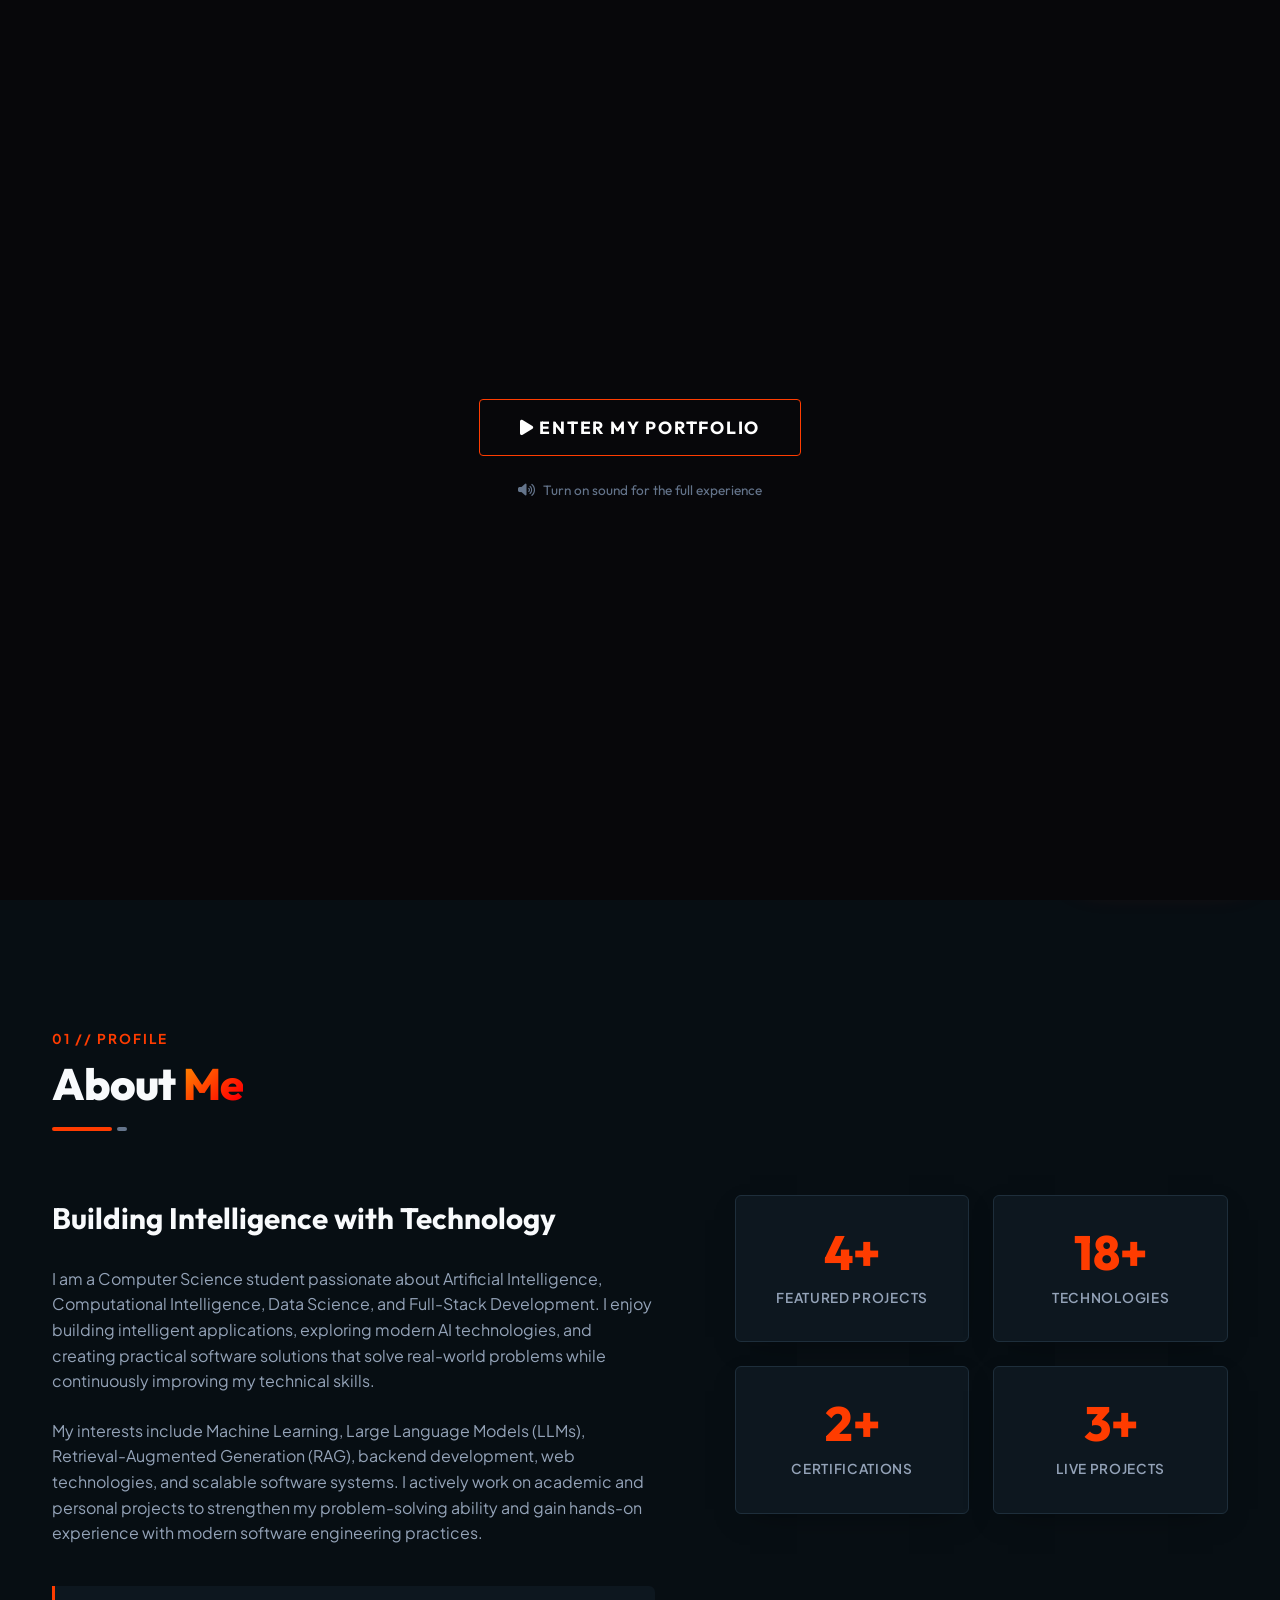
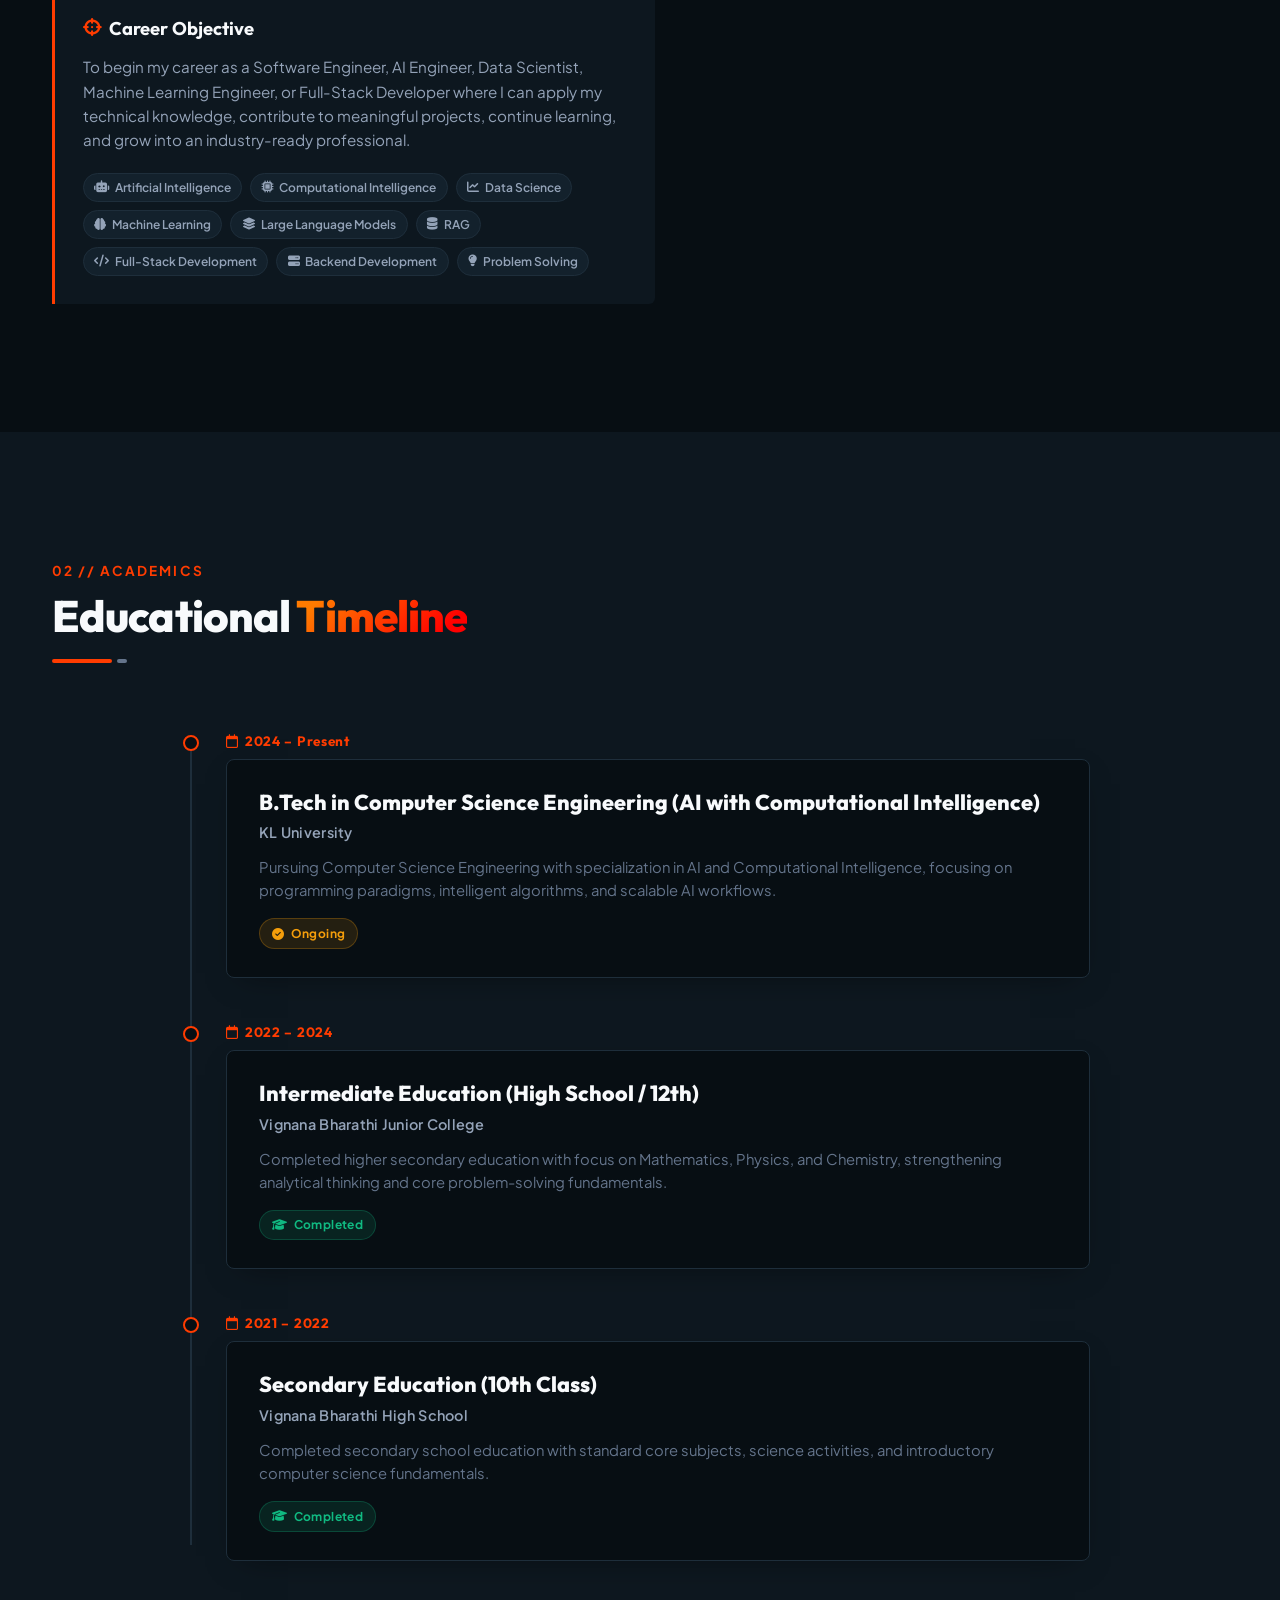
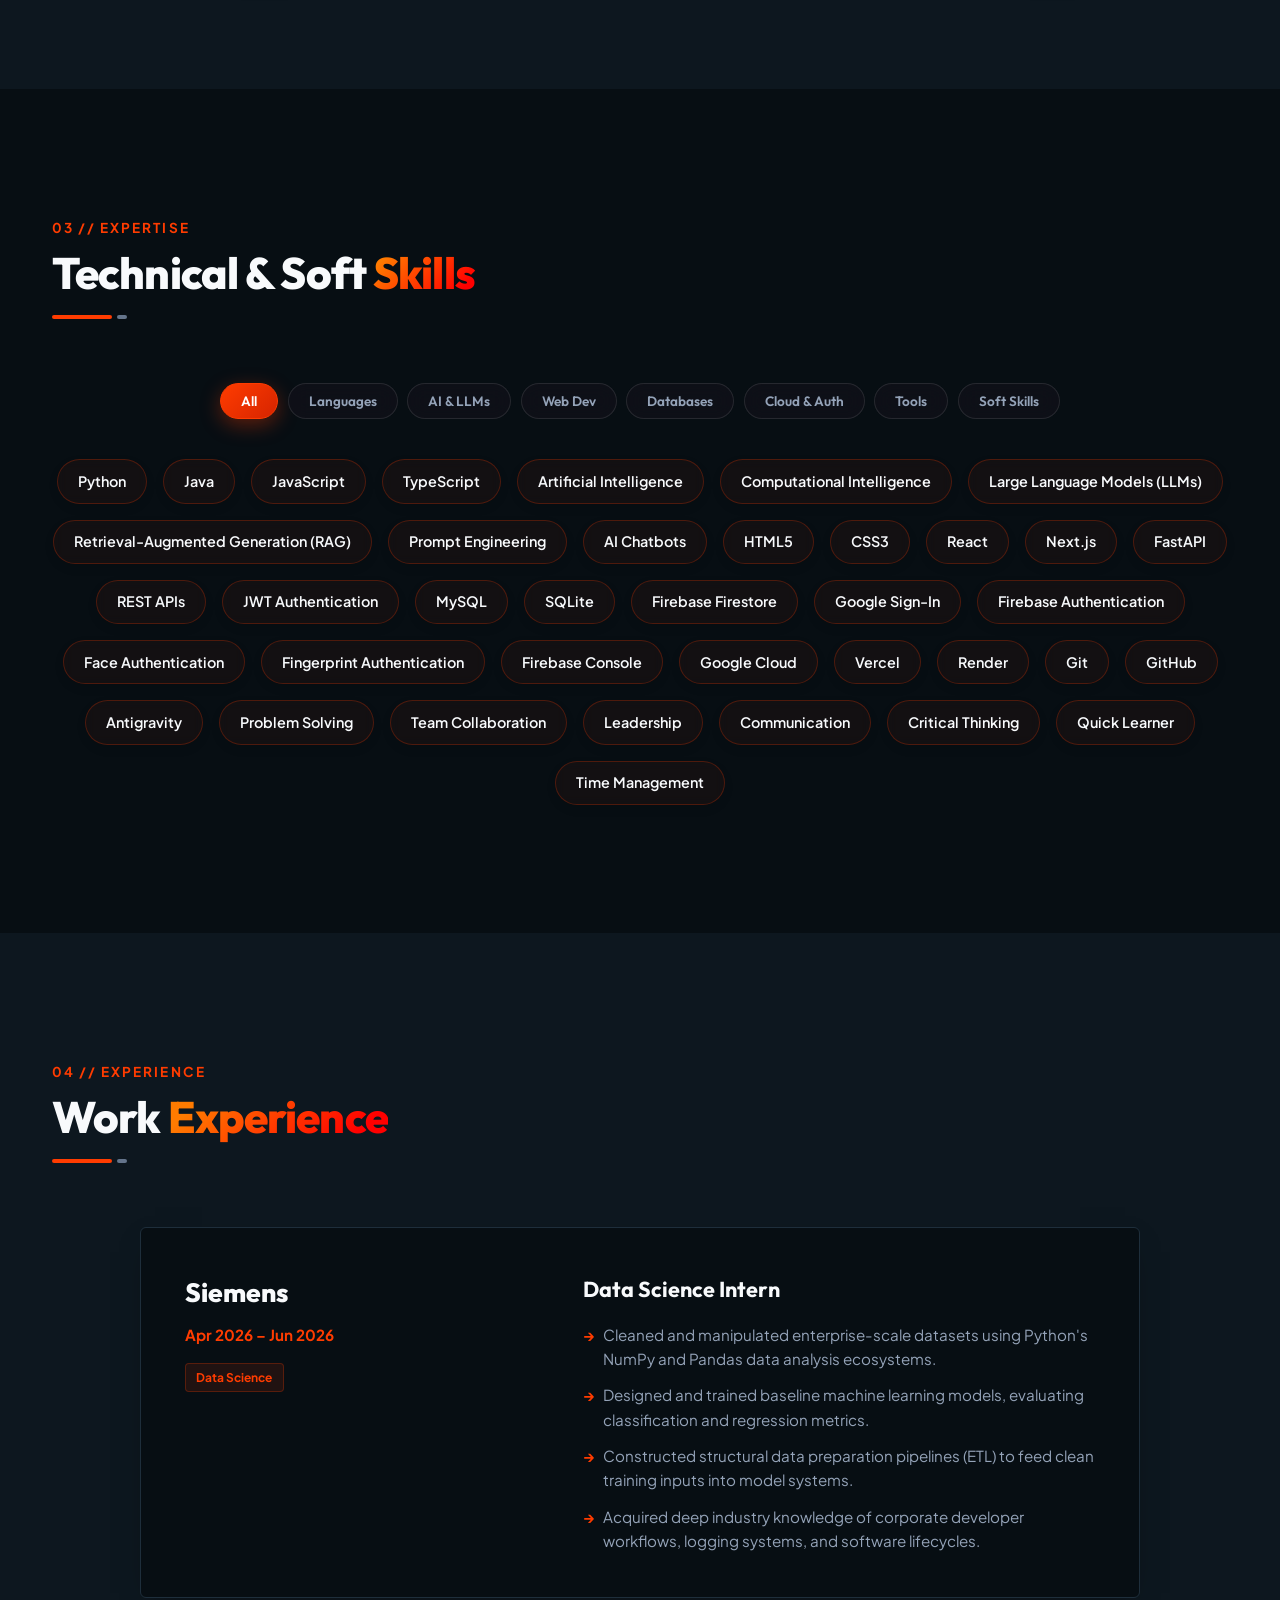
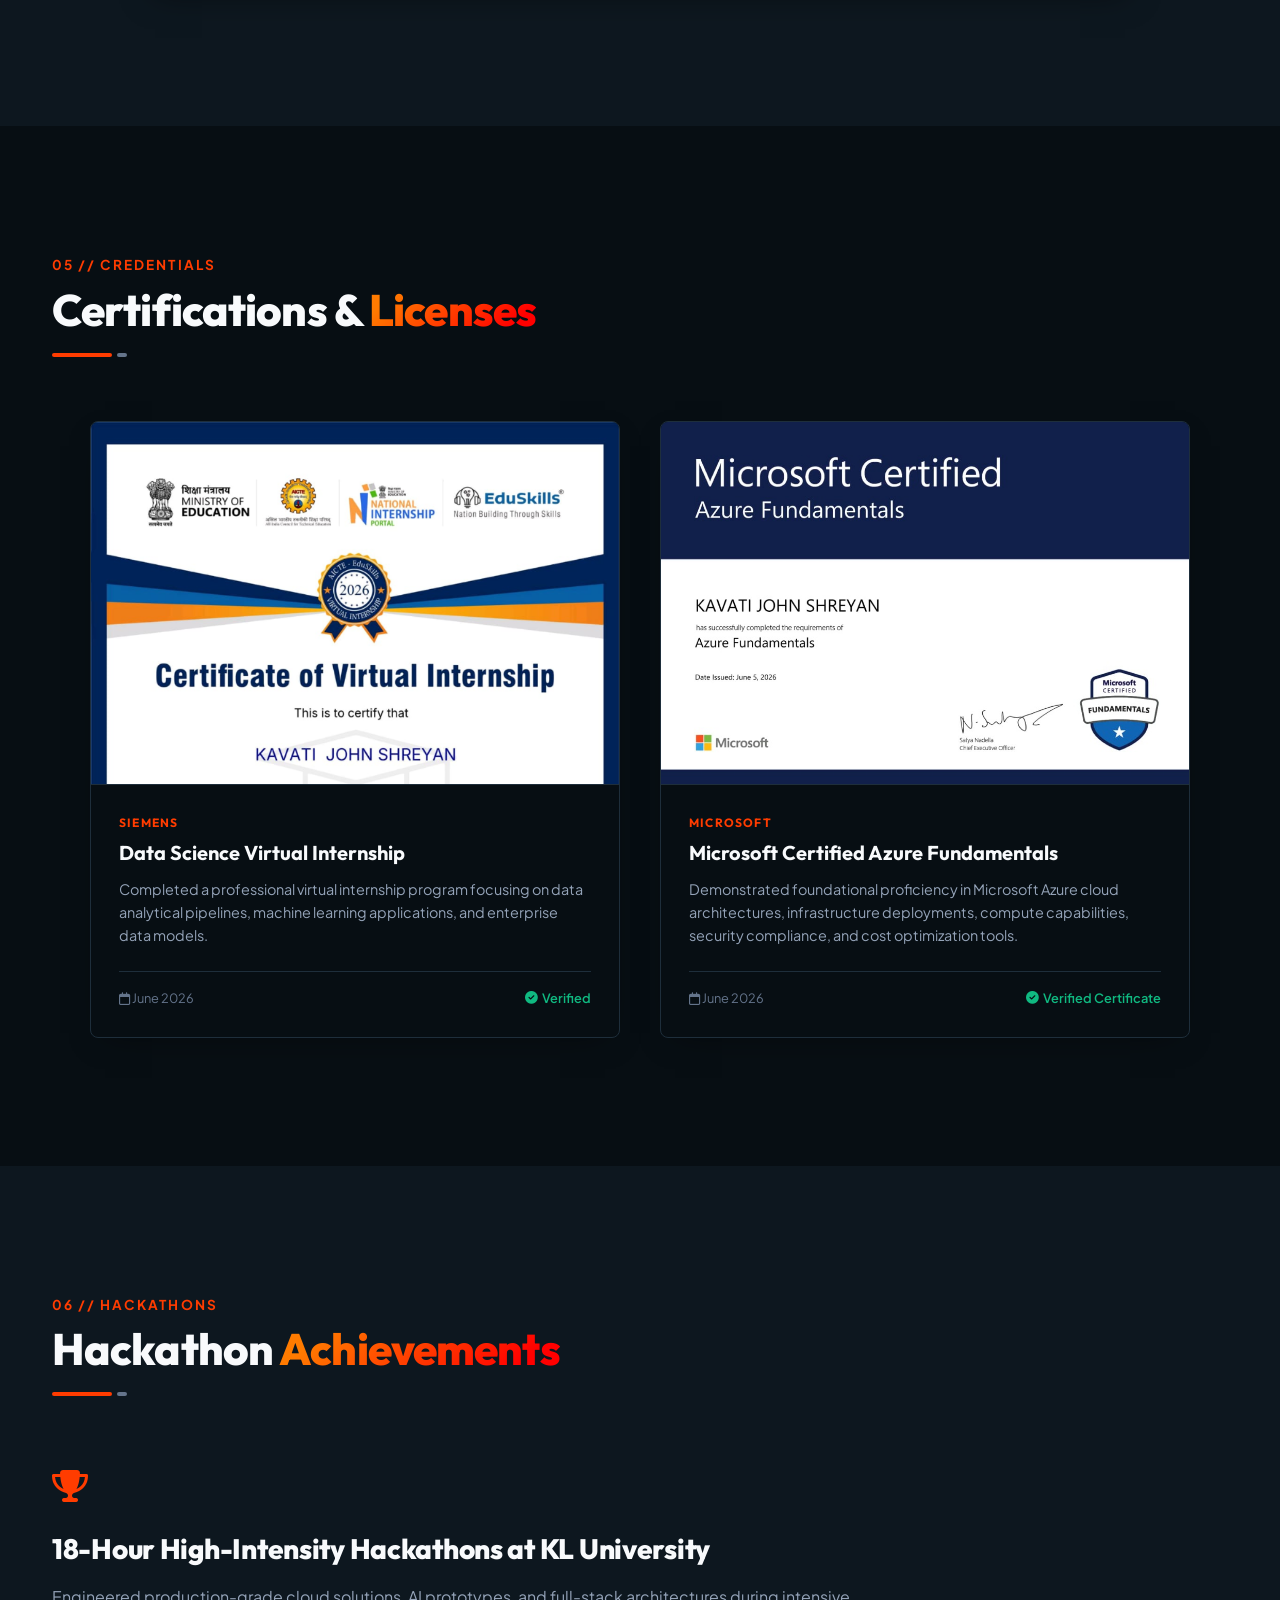
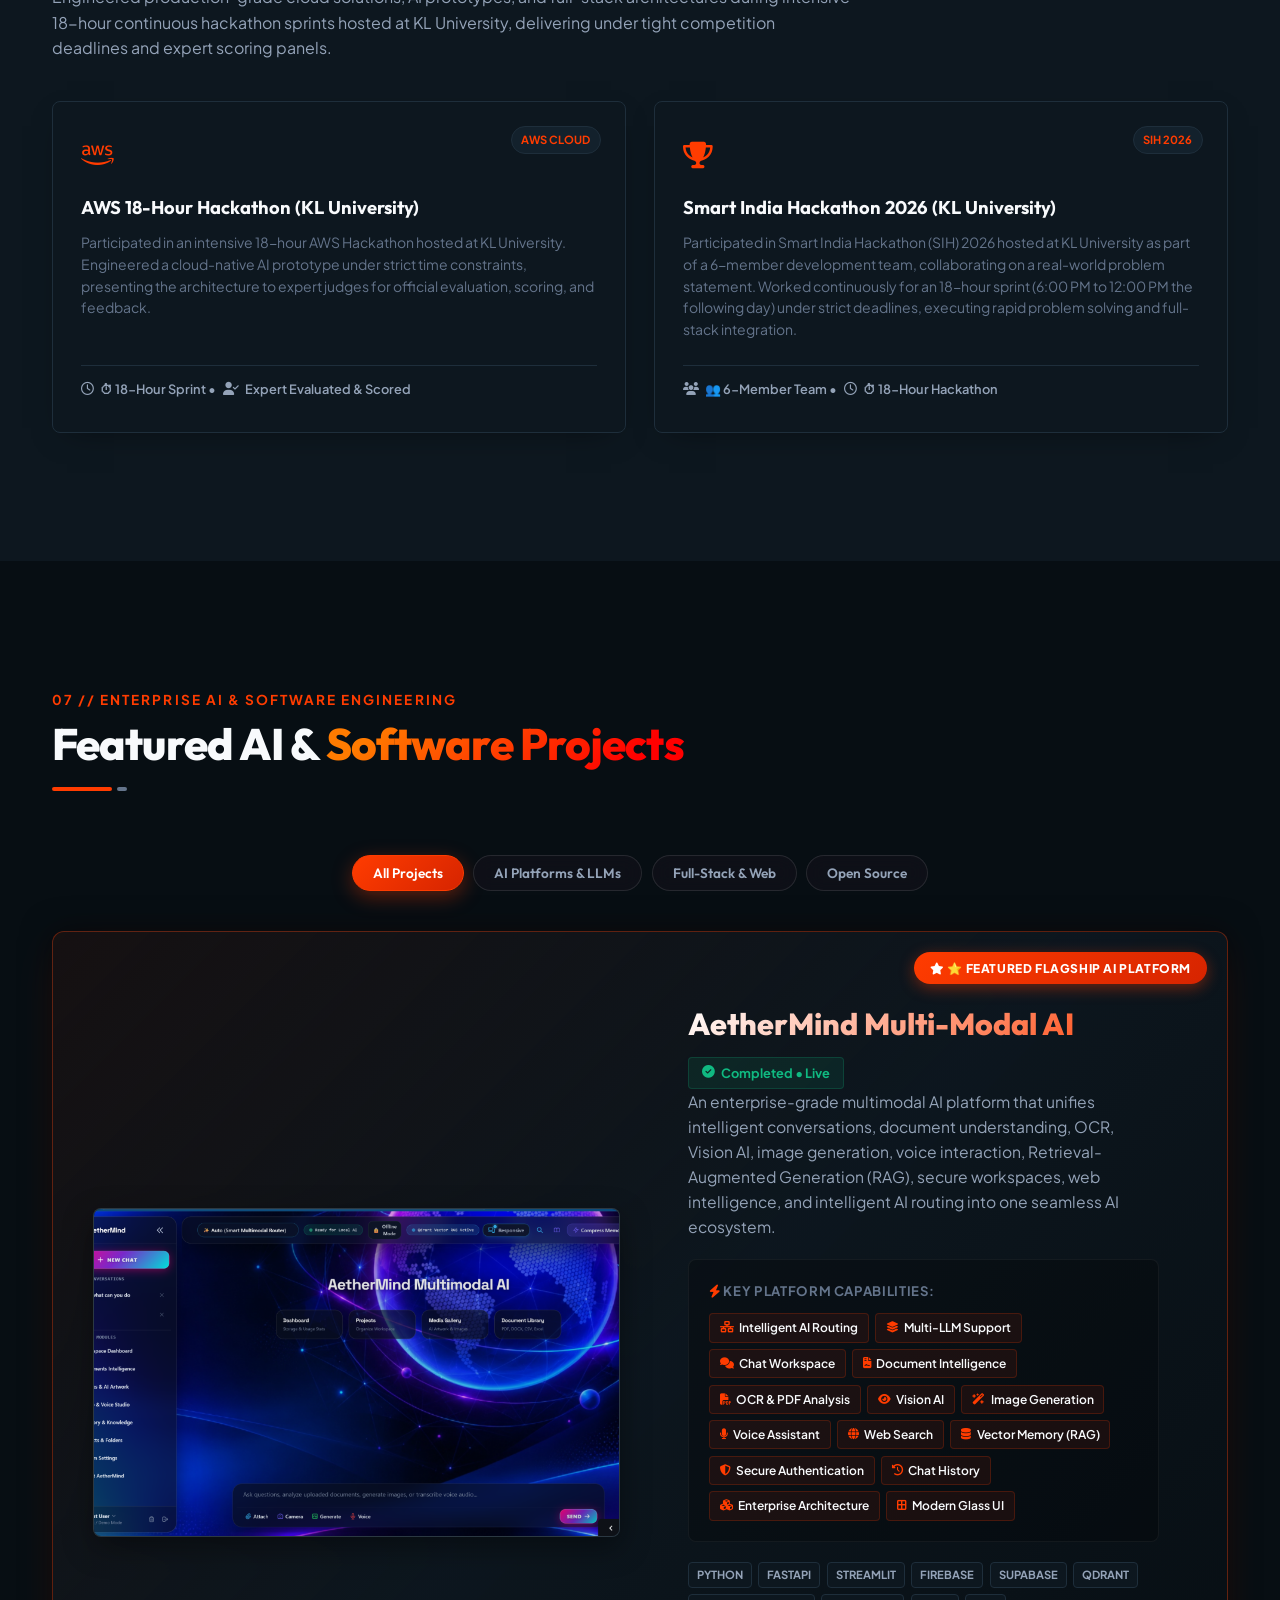
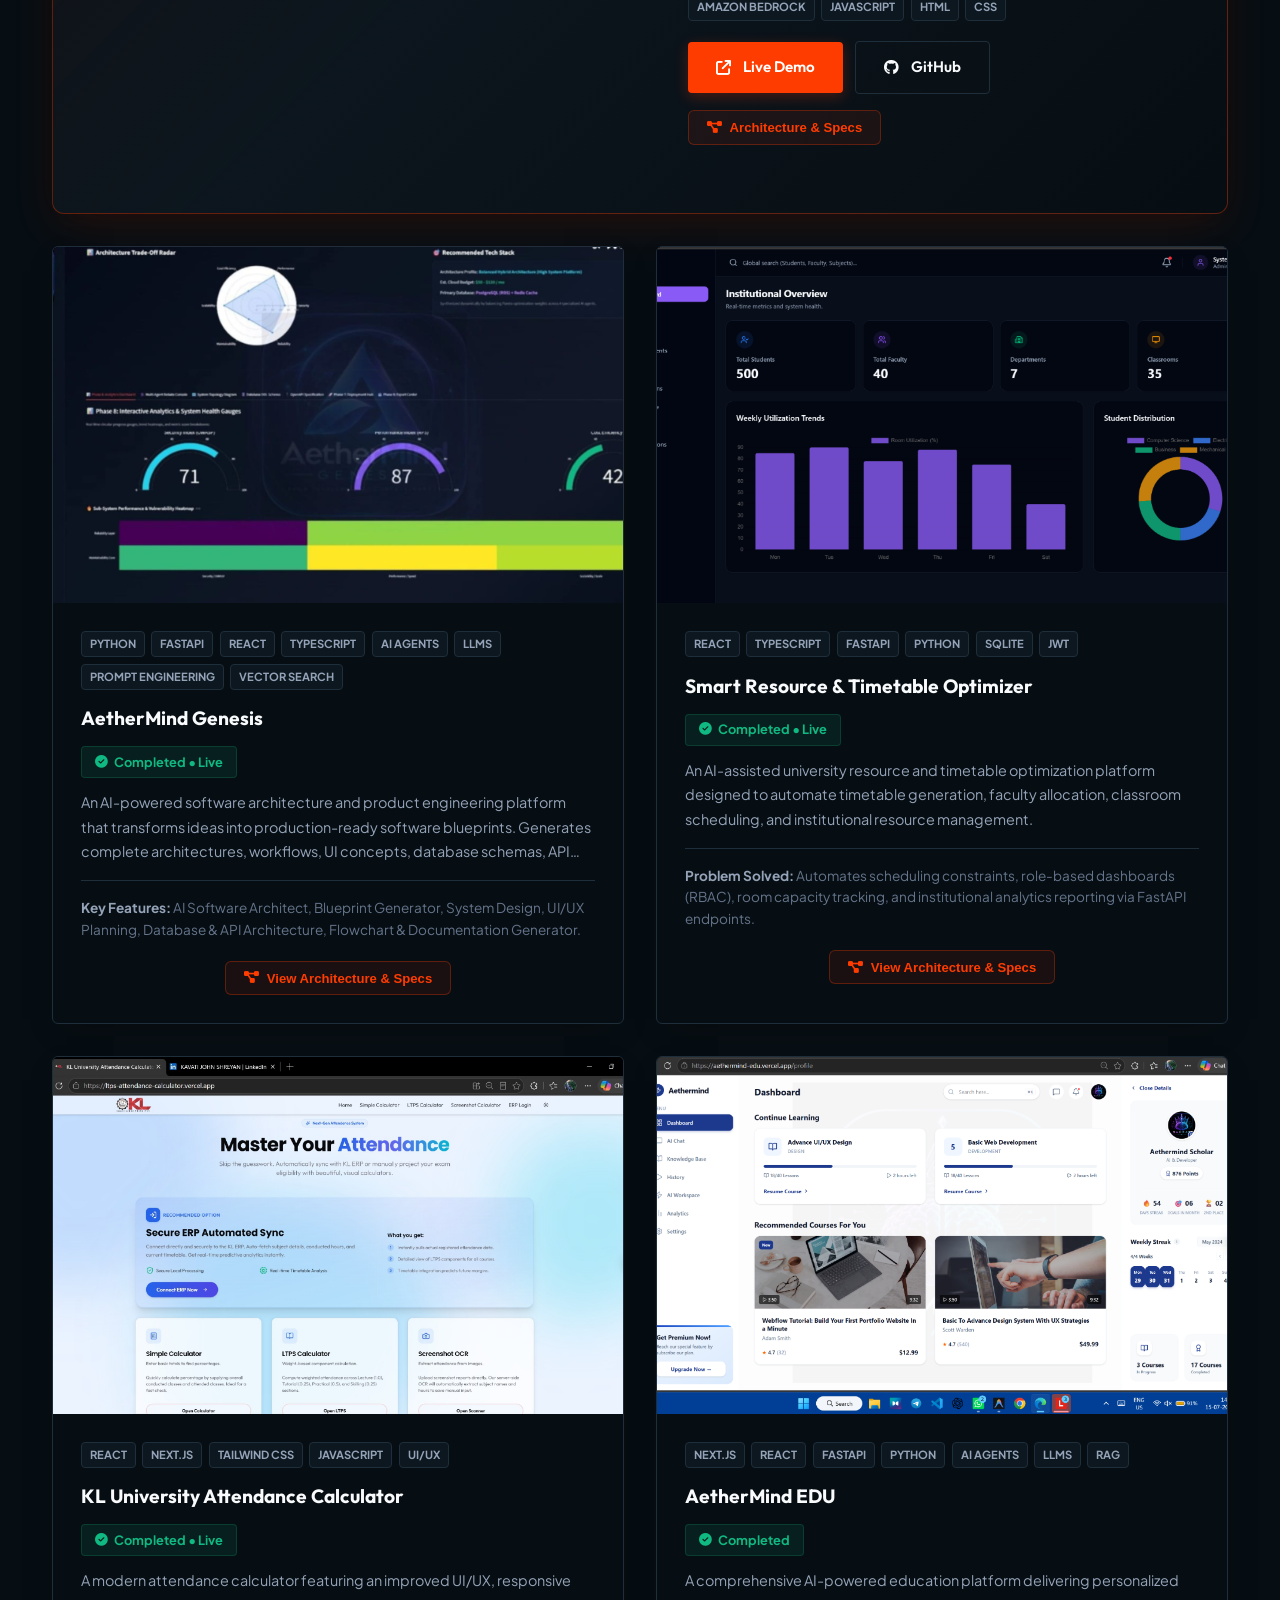
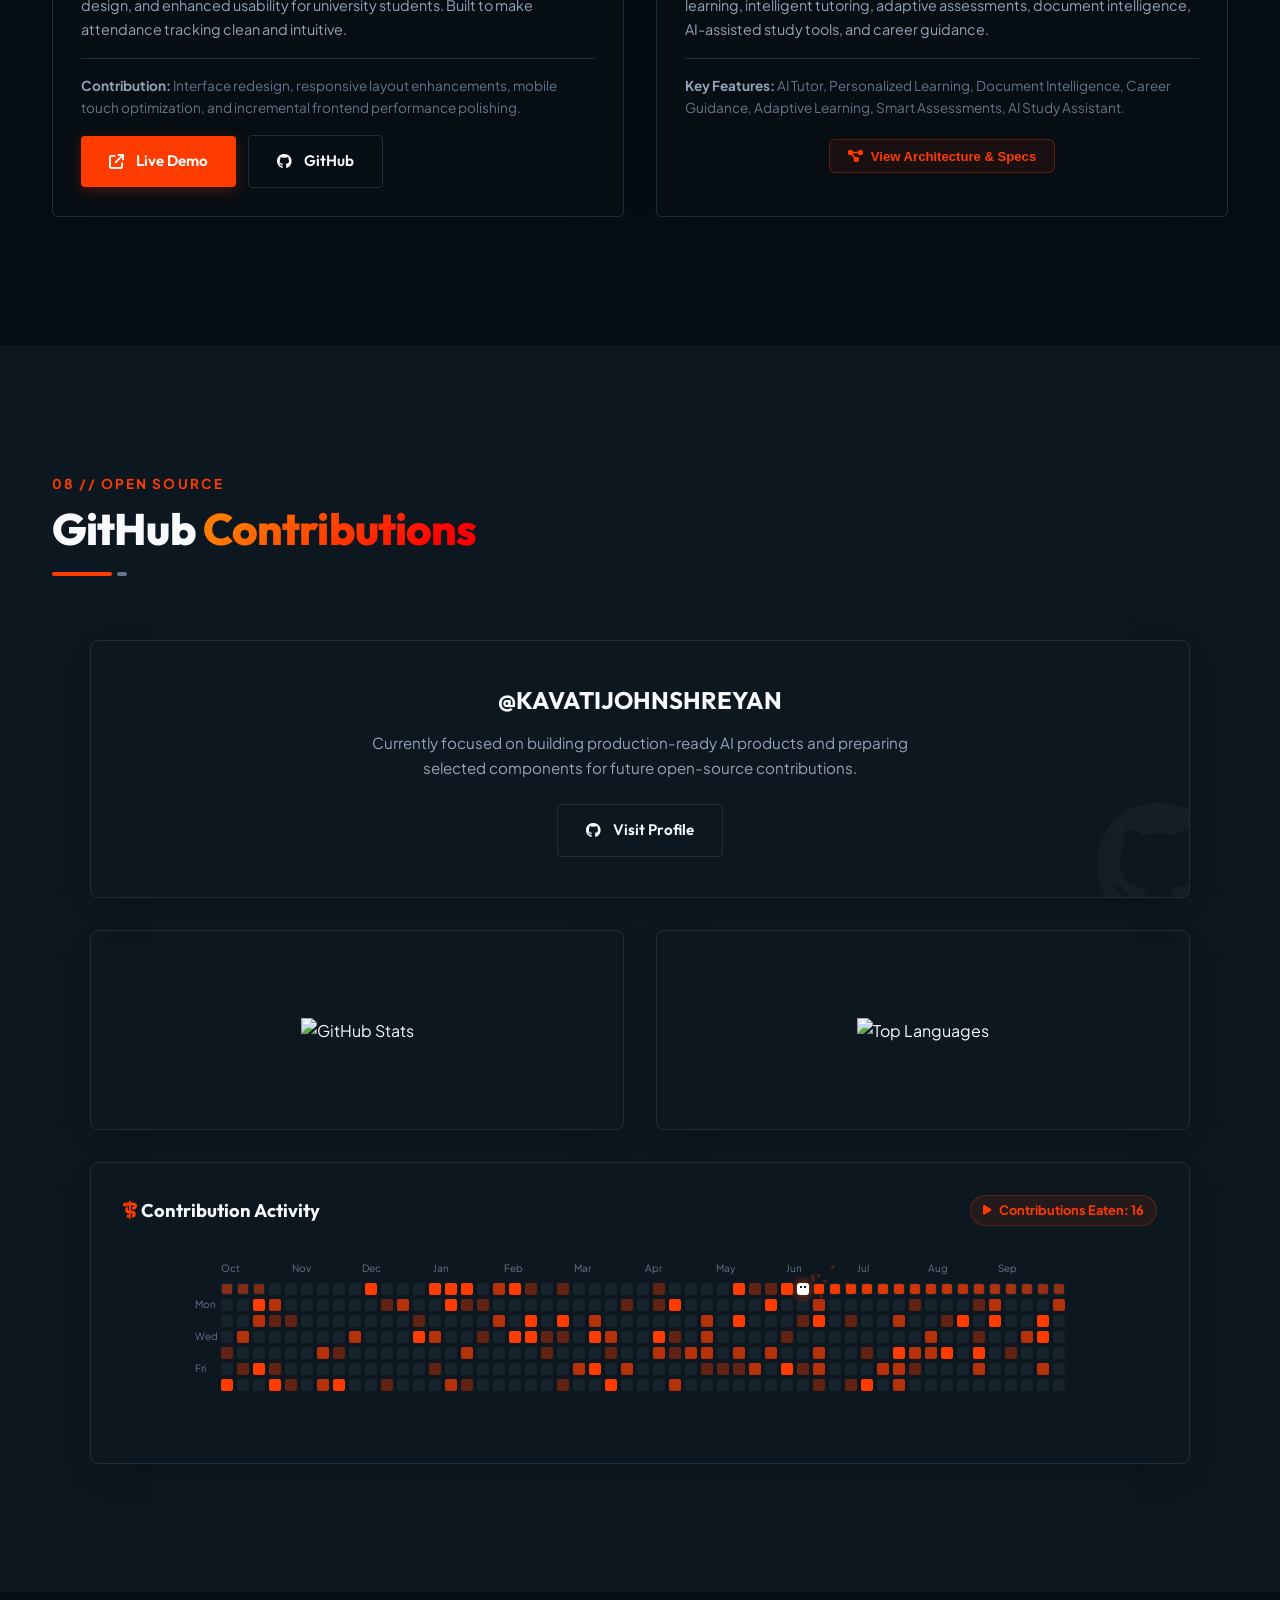
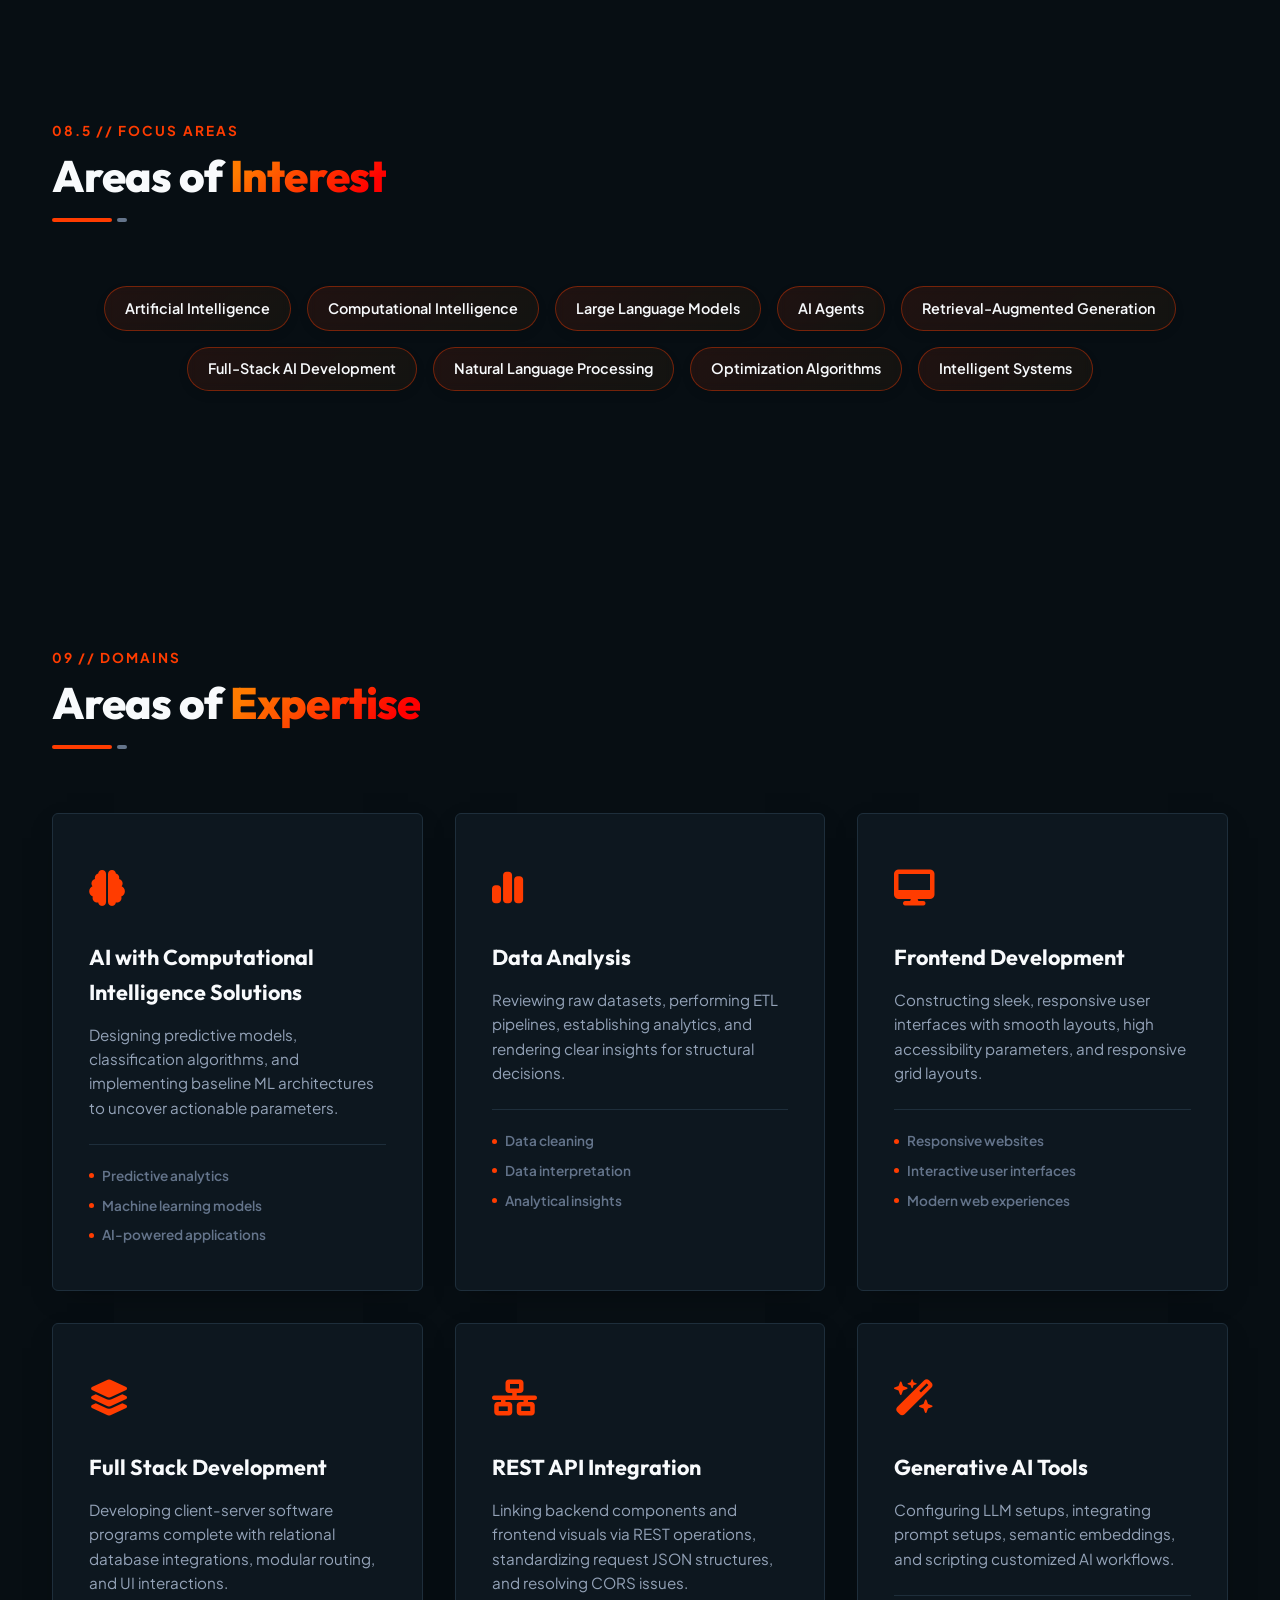
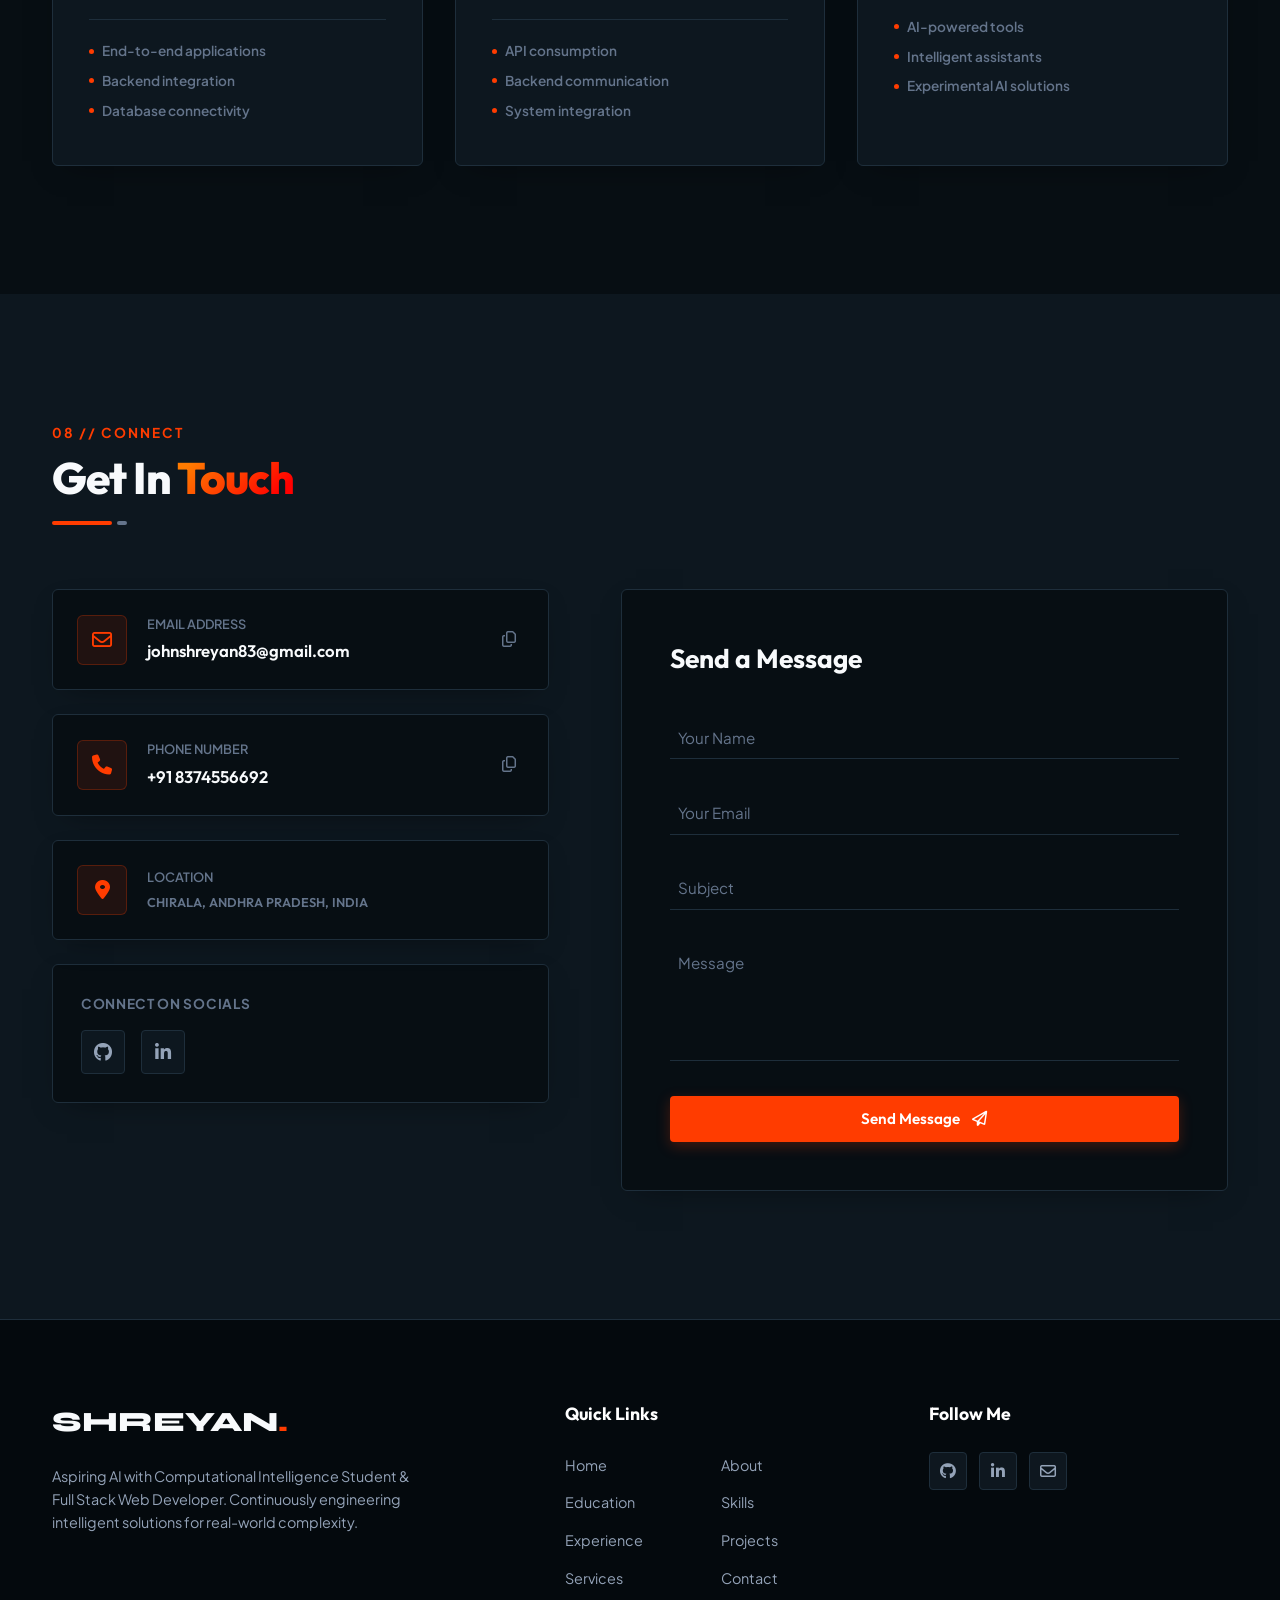
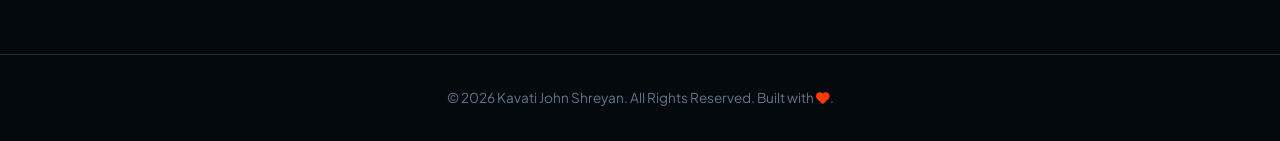
==== commit fae968f0: "feat: add official live demo link for AetherMind Genesis (https://aethermind-genesis-ai.streamlit.ap" ====
--- a/index.html
+++ b/index.html
@@ -620,6 +620,7 @@
                         <div class="project-img-wrapper">
                             <img src="./assets/project-genesis.png" alt="AetherMind Genesis Architecture Platform">
                             <div class="project-overlay">
+                                <a href="https://aethermind-genesis-ai.streamlit.app/" target="_blank" rel="noopener noreferrer" aria-label="Live Demo"><i class="fa-solid fa-arrow-up-right-from-square"></i></a>
                                 <a href="https://github.com/KAVATIJOHNSHREYAN" target="_blank" rel="noopener noreferrer" aria-label="View Project on GitHub"><i class="fa-brands fa-github"></i></a>
                             </div>
                         </div>
@@ -635,7 +636,7 @@
                                 <span>Vector Search</span>
                             </div>
                             <h3 class="project-title">AetherMind Genesis</h3>
-                            <div style="margin-bottom: 0.75rem;"><span class="status-badge ready"><i class="fa-solid fa-circle-check"></i> Completed</span></div>
+                            <div style="margin-bottom: 0.75rem;"><span class="status-badge ready"><i class="fa-solid fa-circle-check"></i> Completed • Live</span></div>
                             <p class="project-desc">
                                 An AI-powered software architecture and product engineering platform that transforms ideas into production-ready software blueprints. Generates complete architectures, workflows, UI concepts, database schemas, API designs, implementation roadmaps, technical documentation, and system designs.
                             </p>
